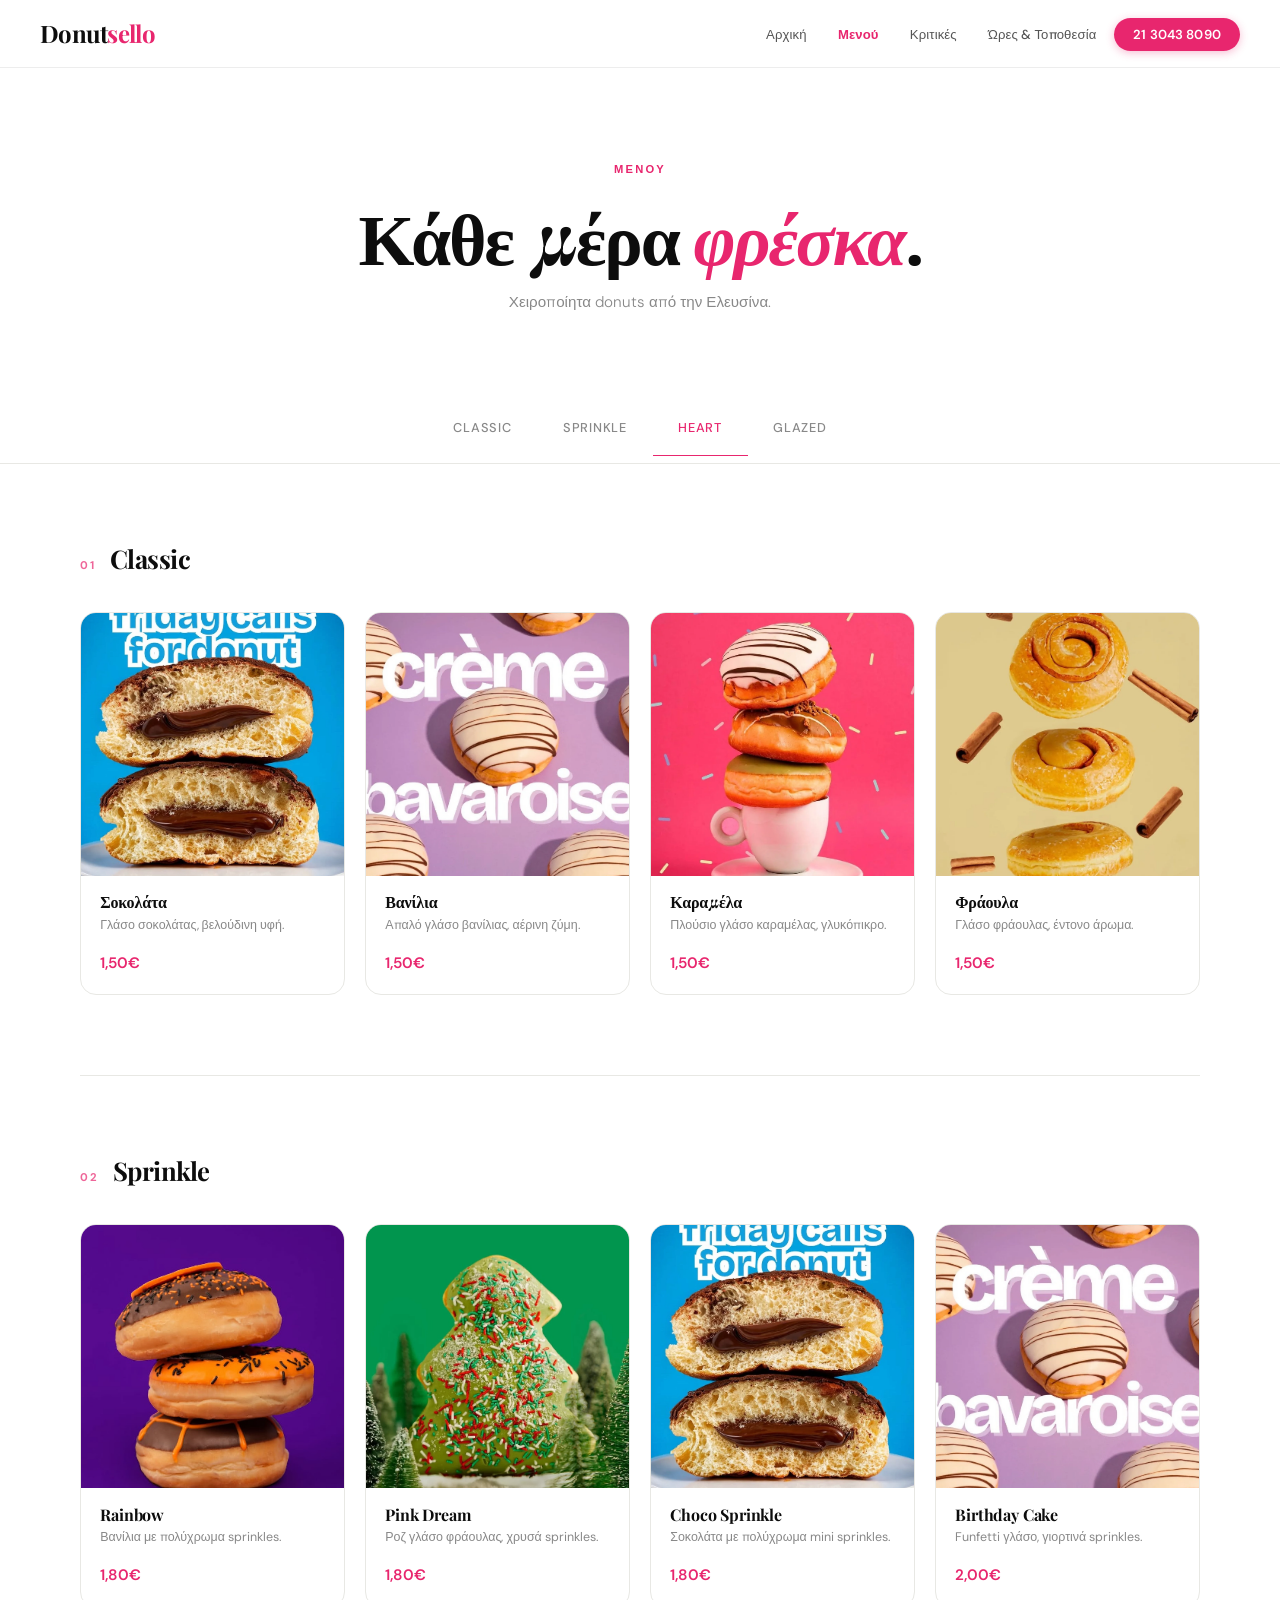
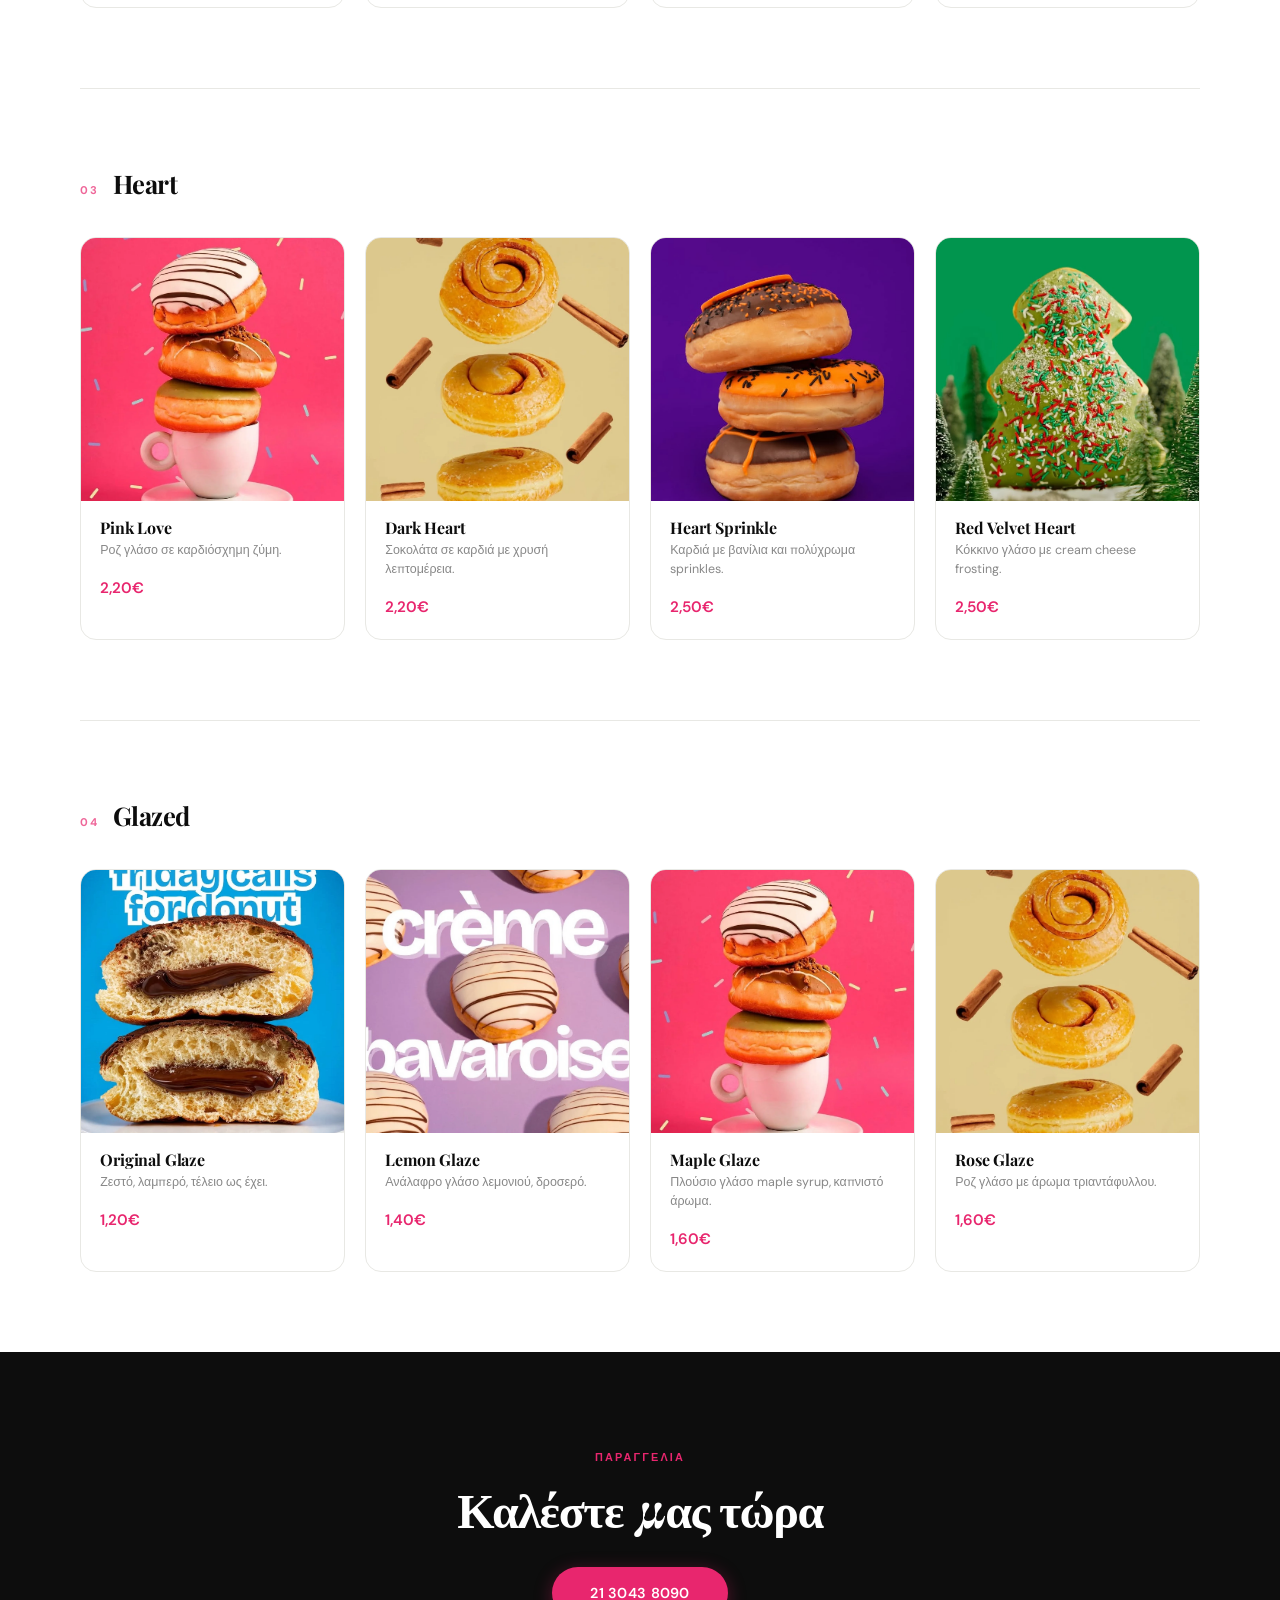
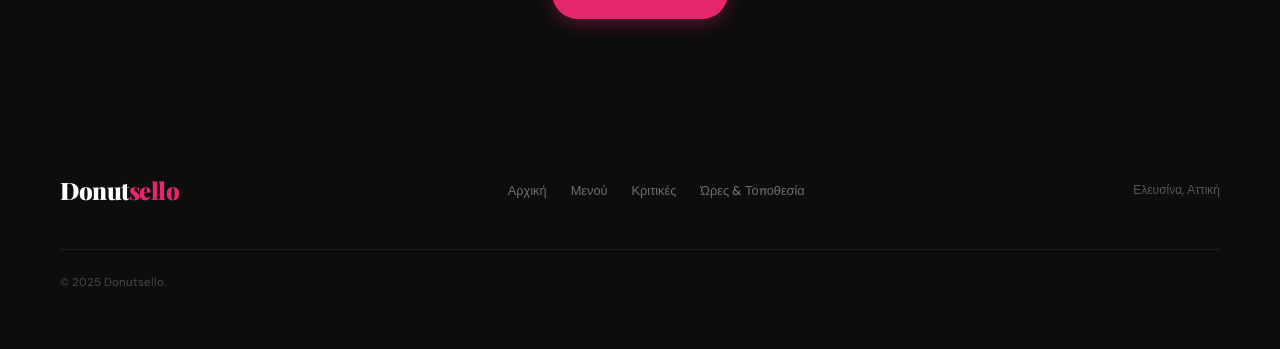
==== menu.html @ e3436494 "Phone friendly" ====
<!DOCTYPE html>
<html lang="el">
<head>
<meta charset="UTF-8">
<meta name="viewport" content="width=device-width, initial-scale=1.0">
<title>Μενού – Donutsello | Ελευσίνα</title>
<meta name="description" content="Χειροποίητα donuts κάθε μέρα στην Ελευσίνα. Classic, Sprinkle, Heart, Glazed.">
<link rel="preconnect" href="https://fonts.googleapis.com">
<link rel="preconnect" href="https://fonts.gstatic.com" crossorigin>
<link href="https://fonts.googleapis.com/css2?family=Playfair+Display:ital,wght@0,700;1,700&family=DM+Sans:wght@300;400;500;600&display=swap" rel="stylesheet">
<link rel="stylesheet" href="style.css">
<link rel="stylesheet" href="menu.css">
</head>
<body>

<nav>
  <a href="index.html" class="nav-logo">Donut<span>sello</span></a>
  <ul class="nav-links">
    <li><a href="index.html">Αρχική</a></li>
    <li><a href="menu.html" class="nav-active">Μενού</a></li>
    <li><a href="index.html#reviews">Κριτικές</a></li>
    <li><a href="index.html#info">Ώρες & Τοποθεσία</a></li>
    <li><a href="tel:+302130438090" class="nav-cta">21 3043 8090</a></li>
  </ul>
  <button class="nav-hamburger" aria-label="Μενού" aria-expanded="false">
    <span></span><span></span><span></span>
  </button>
</nav>

<header class="m-hero">
  <p class="m-hero-eyebrow">Μενού</p>
  <h1 class="m-hero-title">Κάθε μέρα <em>φρέσκα</em>.</h1>
  <p class="m-hero-sub">Χειροποίητα donuts από την Ελευσίνα.</p>
</header>

<nav class="m-tabs" aria-label="Κατηγορίες">
  <a href="#classic" class="m-tab m-tab--active">Classic</a>
  <a href="#sprinkle" class="m-tab">Sprinkle</a>
  <a href="#heart" class="m-tab">Heart</a>
  <a href="#glazed" class="m-tab">Glazed</a>
</nav>

<main class="m-main">

  <section class="m-section" id="classic">
    <h2 class="m-section-title"><span>01</span> Classic</h2>
    <div class="m-grid">
      <article class="m-card reveal">
        <div class="m-card-img"><img src="pictures/d1.png" alt="Σοκολάτα" loading="lazy"></div>
        <div class="m-card-body"><h3>Σοκολάτα</h3><p>Γλάσο σοκολάτας, βελούδινη υφή.</p><span class="m-price">1,50€</span></div>
      </article>
      <article class="m-card reveal">
        <div class="m-card-img"><img src="pictures/d2.png" alt="Βανίλια" loading="lazy"></div>
        <div class="m-card-body"><h3>Βανίλια</h3><p>Απαλό γλάσο βανίλιας, αέρινη ζύμη.</p><span class="m-price">1,50€</span></div>
      </article>
      <article class="m-card reveal">
        <div class="m-card-img"><img src="pictures/d3.png" alt="Καραμέλα" loading="lazy"></div>
        <div class="m-card-body"><h3>Καραμέλα</h3><p>Πλούσιο γλάσο καραμέλας, γλυκόπικρο.</p><span class="m-price">1,50€</span></div>
      </article>
      <article class="m-card reveal">
        <div class="m-card-img"><img src="pictures/d4.png" alt="Φράουλα" loading="lazy"></div>
        <div class="m-card-body"><h3>Φράουλα</h3><p>Γλάσο φράουλας, έντονο άρωμα.</p><span class="m-price">1,50€</span></div>
      </article>
    </div>
  </section>

  <section class="m-section" id="sprinkle">
    <h2 class="m-section-title"><span>02</span> Sprinkle</h2>
    <div class="m-grid">
      <article class="m-card reveal">
        <div class="m-card-img"><img src="pictures/d5.png" alt="Rainbow" loading="lazy"></div>
        <div class="m-card-body"><h3>Rainbow</h3><p>Βανίλια με πολύχρωμα sprinkles.</p><span class="m-price">1,80€</span></div>
      </article>
      <article class="m-card reveal">
        <div class="m-card-img"><img src="pictures/d6.png" alt="Pink Dream" loading="lazy"></div>
        <div class="m-card-body"><h3>Pink Dream</h3><p>Ροζ γλάσο φράουλας, χρυσά sprinkles.</p><span class="m-price">1,80€</span></div>
      </article>
      <article class="m-card reveal">
        <div class="m-card-img"><img src="pictures/d1.png" alt="Choco Sprinkle" loading="lazy"></div>
        <div class="m-card-body"><h3>Choco Sprinkle</h3><p>Σοκολάτα με πολύχρωμα mini sprinkles.</p><span class="m-price">1,80€</span></div>
      </article>
      <article class="m-card reveal">
        <div class="m-card-img"><img src="pictures/d2.png" alt="Birthday Cake" loading="lazy"></div>
        <div class="m-card-body"><h3>Birthday Cake</h3><p>Funfetti γλάσο, γιορτινά sprinkles.</p><span class="m-price">2,00€</span></div>
      </article>
    </div>
  </section>

  <section class="m-section" id="heart">
    <h2 class="m-section-title"><span>03</span> Heart</h2>
    <div class="m-grid">
      <article class="m-card reveal">
        <div class="m-card-img"><img src="pictures/d3.png" alt="Pink Love" loading="lazy"></div>
        <div class="m-card-body"><h3>Pink Love</h3><p>Ροζ γλάσο σε καρδιόσχημη ζύμη.</p><span class="m-price">2,20€</span></div>
      </article>
      <article class="m-card reveal">
        <div class="m-card-img"><img src="pictures/d4.png" alt="Dark Heart" loading="lazy"></div>
        <div class="m-card-body"><h3>Dark Heart</h3><p>Σοκολάτα σε καρδιά με χρυσή λεπτομέρεια.</p><span class="m-price">2,20€</span></div>
      </article>
      <article class="m-card reveal">
        <div class="m-card-img"><img src="pictures/d5.png" alt="Heart Sprinkle" loading="lazy"></div>
        <div class="m-card-body"><h3>Heart Sprinkle</h3><p>Καρδιά με βανίλια και πολύχρωμα sprinkles.</p><span class="m-price">2,50€</span></div>
      </article>
      <article class="m-card reveal">
        <div class="m-card-img"><img src="pictures/d6.png" alt="Red Velvet Heart" loading="lazy"></div>
        <div class="m-card-body"><h3>Red Velvet Heart</h3><p>Κόκκινο γλάσο με cream cheese frosting.</p><span class="m-price">2,50€</span></div>
      </article>
    </div>
  </section>

  <section class="m-section" id="glazed">
    <h2 class="m-section-title"><span>04</span> Glazed</h2>
    <div class="m-grid">
      <article class="m-card reveal">
        <div class="m-card-img"><img src="pictures/d1.png" alt="Original Glaze" loading="lazy"></div>
        <div class="m-card-body"><h3>Original Glaze</h3><p>Ζεστό, λαμπερό, τέλειο ως έχει.</p><span class="m-price">1,20€</span></div>
      </article>
      <article class="m-card reveal">
        <div class="m-card-img"><img src="pictures/d2.png" alt="Lemon Glaze" loading="lazy"></div>
        <div class="m-card-body"><h3>Lemon Glaze</h3><p>Ανάλαφρο γλάσο λεμονιού, δροσερό.</p><span class="m-price">1,40€</span></div>
      </article>
      <article class="m-card reveal">
        <div class="m-card-img"><img src="pictures/d3.png" alt="Maple Glaze" loading="lazy"></div>
        <div class="m-card-body"><h3>Maple Glaze</h3><p>Πλούσιο γλάσο maple syrup, καπνιστό άρωμα.</p><span class="m-price">1,60€</span></div>
      </article>
      <article class="m-card reveal">
        <div class="m-card-img"><img src="pictures/d4.png" alt="Rose Glaze" loading="lazy"></div>
        <div class="m-card-body"><h3>Rose Glaze</h3><p>Ροζ γλάσο με άρωμα τριαντάφυλλου.</p><span class="m-price">1,60€</span></div>
      </article>
    </div>
  </section>

</main>

<section class="m-cta">
  <p class="m-cta-eyebrow">Παραγγελία</p>
  <h2 class="m-cta-title">Καλέστε μας τώρα</h2>
  <a href="tel:+302130438090" class="m-cta-btn">21 3043 8090</a>
</section>

<footer>
  <div class="footer-inner">
    <div class="footer-logo">Donut<span>sello</span></div>
    <ul class="footer-links">
      <li><a href="index.html">Αρχική</a></li>
      <li><a href="menu.html">Μενού</a></li>
      <li><a href="index.html#reviews">Κριτικές</a></li>
      <li><a href="index.html#info">Ώρες & Τοποθεσία</a></li>
    </ul>
    <div class="footer-right">Ελευσίνα, Αττική</div>
  </div>
  <div class="footer-divider">
    <span class="footer-copy">© 2025 Donutsello.</span>
  </div>
</footer>

<script>
  const io = new IntersectionObserver(entries => {
    entries.forEach(e => {
      if (e.isIntersecting) {
        const idx = Array.from(e.target.parentElement.children).indexOf(e.target);
        e.target.style.transitionDelay = (idx * 70) + 'ms';
        e.target.classList.add('visible');
        io.unobserve(e.target);
      }
    });
  }, { threshold: 0.08 });
  document.querySelectorAll('.reveal').forEach(el => io.observe(el));

  const sections = document.querySelectorAll('.m-section');
  const tabs = document.querySelectorAll('.m-tab');
  const scrollIO = new IntersectionObserver(entries => {
    entries.forEach(e => {
      if (e.isIntersecting) {
        tabs.forEach(t => t.classList.remove('m-tab--active'));
        const active = document.querySelector('.m-tab[href="#' + e.target.id + '"]');
        if (active) active.classList.add('m-tab--active');
      }
    });
  }, { rootMargin: '-40% 0px -55% 0px' });
  sections.forEach(s => scrollIO.observe(s));
</script>

<script>
  const hamburger = document.querySelector('.nav-hamburger');
  const navLinks = document.querySelector('.nav-links');
  hamburger.addEventListener('click', () => {
    const open = navLinks.classList.toggle('open');
    hamburger.classList.toggle('open', open);
    hamburger.setAttribute('aria-expanded', open);
  });
  // Close on link click
  navLinks.querySelectorAll('a').forEach(a => {
    a.addEventListener('click', () => {
      navLinks.classList.remove('open');
      hamburger.classList.remove('open');
      hamburger.setAttribute('aria-expanded', false);
    });
  });
</script>
</body>
</html>
---- style.css ----
/* ── RESET & ROOT ── */
*,*::before,*::after{box-sizing:border-box;margin:0;padding:0}

:root{
  --ink:#0D0D0D;
  --ink-2:#2A2A2A;
  --ink-3:#555;
  --ink-4:#888;
  --surface:#FAFAFA;
  --surface-2:#F3F3F0;
  --surface-3:#E8E8E4;
  --white:#FFFFFF;
  --pink:#E8266E;
  --pink-light:#FDEDF4;
  --pink-dark:#B8164F;
  --blue:#0A4FD4;
  --blue-light:#EEF3FD;
  --blue-dark:#073BA0;
  --gold:#C8960C;
  --gold-light:#FDF6E3;
  --radius-sm:6px;
  --radius-md:12px;
  --radius-lg:20px;
  --radius-xl:32px;
  --shadow-sm:0 1px 3px rgba(0,0,0,0.08),0 1px 2px rgba(0,0,0,0.04);
  --shadow-md:0 4px 16px rgba(0,0,0,0.08),0 2px 6px rgba(0,0,0,0.04);
  --shadow-lg:0 12px 40px rgba(0,0,0,0.1),0 4px 12px rgba(0,0,0,0.06);
  --transition:0.22s cubic-bezier(0.4,0,0.2,1);
}

html{scroll-behavior:smooth;overflow-x:hidden;-webkit-font-smoothing:antialiased}
body{font-family:'DM Sans',sans-serif;background:var(--white);color:var(--ink);overflow-x:hidden;max-width:100vw;line-height:1.6}

/* ── TYPOGRAPHY ── */
h1,h2,h3{font-family:'Playfair Display',serif;line-height:1.1;letter-spacing:-0.02em}
p{color:var(--ink-3);line-height:1.7}

/* ── NAV ── */
nav{
  position:fixed;top:0;left:0;right:0;z-index:200;
  display:flex;align-items:center;justify-content:space-between;
  padding:0 2.5rem;height:68px;
  background:rgba(255,255,255,0.92);
  backdrop-filter:blur(16px);-webkit-backdrop-filter:blur(16px);
  border-bottom:1px solid rgba(0,0,0,0.07);
}
.nav-logo{
  font-family:'Playfair Display',serif;font-size:1.5rem;font-weight:700;
  color:var(--ink);letter-spacing:-0.03em;text-decoration:none;
}
.nav-logo span{color:var(--pink)}
.nav-links{display:flex;gap:0.25rem;list-style:none;align-items:center}
.nav-links a{
  font-size:0.82rem;font-weight:500;letter-spacing:0.01em;
  text-decoration:none;color:var(--ink-3);
  padding:0.45rem 0.85rem;border-radius:var(--radius-sm);
  transition:color var(--transition),background var(--transition);
}
.nav-links a:hover{color:var(--ink);background:var(--surface-2)}
.nav-cta{
  background:var(--pink)!important;color:var(--white)!important;
  padding:0.5rem 1.2rem!important;border-radius:100px!important;
  font-weight:600!important;font-size:0.82rem!important;
  transition:background var(--transition),transform var(--transition)!important;
  box-shadow:0 2px 8px rgba(232,38,110,0.3)!important;
}
.nav-cta:hover{background:var(--pink-dark)!important;transform:translateY(-1px)!important}
.nav-active{color:var(--pink)!important;font-weight:600!important}

/* ── HERO ── */
.hero{
  min-height:100vh;display:flex;align-items:center;
  padding:6rem 2.5rem 5rem;position:relative;overflow:hidden;
  background:var(--white);
}
.hero-bg-shape{
  position:absolute;right:-120px;top:-80px;width:700px;height:700px;
  background:radial-gradient(ellipse at center,#FDE9F3 0%,transparent 70%);
  pointer-events:none;z-index:0;
}
.hero-bg-shape2{
  position:absolute;left:-60px;bottom:-80px;width:500px;height:500px;
  background:radial-gradient(ellipse at center,#EEF3FD 0%,transparent 70%);
  pointer-events:none;z-index:0;
}
.hero-inner{
  max-width:1160px;width:100%;margin:0 auto;
  display:grid;grid-template-columns:1fr 1fr;gap:5rem;
  align-items:center;position:relative;z-index:2;
}
.hero-badge{
  display:inline-flex;align-items:center;gap:0.5rem;
  font-size:0.72rem;font-weight:700;letter-spacing:0.14em;text-transform:uppercase;
  color:var(--pink);background:var(--pink-light);
  padding:0.4rem 1rem;border-radius:100px;margin-bottom:1.6rem;
  border:1px solid rgba(232,38,110,0.18);
}
.hero-title{
  font-size:3.8rem;font-weight:900;color:var(--ink);
  margin-bottom:1.2rem;line-height:1.08;
}
.hero-title em{color:var(--pink);font-style:italic}
.hero-subtitle{font-size:1rem;line-height:1.75;color:var(--ink-3);margin-bottom:2.2rem;max-width:420px}
.hero-actions{display:flex;gap:0.9rem;align-items:center;flex-wrap:wrap;margin-bottom:2rem}
.btn-primary{
  background:var(--pink);color:var(--white);
  padding:0.85rem 1.9rem;border-radius:100px;
  font-family:'DM Sans',sans-serif;font-size:0.9rem;font-weight:700;
  text-decoration:none;letter-spacing:0.01em;
  transition:background var(--transition),transform var(--transition),box-shadow var(--transition);
  display:inline-flex;align-items:center;gap:0.5rem;
  box-shadow:0 4px 16px rgba(232,38,110,0.3);
}
.btn-primary:hover{background:var(--pink-dark);transform:translateY(-2px);box-shadow:0 8px 24px rgba(232,38,110,0.35)}
.btn-secondary{
  color:var(--ink-2);font-size:0.9rem;font-weight:600;
  text-decoration:none;display:inline-flex;align-items:center;gap:0.5rem;
  padding:0.85rem 1.5rem;border-radius:100px;
  border:1.5px solid var(--surface-3);
  transition:all var(--transition);
  background:var(--white);
}
.btn-secondary:hover{border-color:var(--ink-3);background:var(--surface-2)}
.hero-trust{
  display:inline-flex;align-items:center;gap:0.75rem;
  background:var(--surface);border:1px solid var(--surface-3);
  padding:0.6rem 1.1rem;border-radius:100px;
}
.hero-trust-stars{display:flex;gap:2px}
.hero-trust-star{width:13px;height:13px;fill:var(--gold)}
.hero-trust-text{font-size:0.78rem;font-weight:600;color:var(--ink-2)}
.hero-trust-text span{color:var(--gold)}

/* ── VISUAL SCENE ── */
.hero-visual{display:flex;align-items:center;justify-content:center;position:relative}
.donut-scene{position:relative;width:440px;height:440px}
.hero-visual-glow{
  position:absolute;top:50%;left:50%;transform:translate(-50%,-50%);
  width:320px;height:320px;border-radius:50%;
  background:radial-gradient(circle,rgba(232,38,110,0.12) 0%,transparent 70%);
  pointer-events:none;
}
.donut-main{
  position:absolute;top:50%;left:50%;transform:translate(-50%,-50%);
  width:280px;height:280px;
  animation:floatDonut 4s ease-in-out infinite;
  filter:drop-shadow(0 24px 32px rgba(232,38,110,0.22));
}
.mini-donut{position:absolute;filter:drop-shadow(0 8px 12px rgba(0,0,0,0.1))}
.mini-donut.d1{width:88px;height:88px;top:30px;right:50px;animation:floatMini1 3.8s ease-in-out -1.2s infinite}
.mini-donut.d2{width:70px;height:70px;bottom:50px;left:30px;animation:floatMini2 3.8s ease-in-out -2.7s infinite}
.mini-donut.d3{width:58px;height:58px;top:130px;left:18px;animation:floatMini3 3.8s ease-in-out -0.5s infinite}
@keyframes floatDonut{0%,100%{transform:translate(-50%,-50%) translateY(0) rotate(0deg)}50%{transform:translate(-50%,-50%) translateY(-18px) rotate(3deg)}}
@keyframes floatMini1{0%,100%{transform:translateY(0) rotate(0deg)}50%{transform:translateY(-12px) rotate(-8deg)}}
@keyframes floatMini2{0%,100%{transform:translateY(0) rotate(0deg)}50%{transform:translateY(-10px) rotate(6deg)}}
@keyframes floatMini3{0%,100%{transform:translateY(0) rotate(0deg)}50%{transform:translateY(-14px) rotate(-5deg)}}

.pill-badge{
  position:absolute;
  background:var(--white);border-radius:100px;
  padding:0.5rem 1rem;display:flex;align-items:center;gap:0.5rem;
  box-shadow:var(--shadow-md);
  font-size:0.75rem;font-weight:700;color:var(--ink-2);
  border:1px solid var(--surface-3);
}
.pill-badge.b1{top:60px;left:0;animation:floatBadge 3.5s ease-in-out -0.5s infinite}
.pill-badge.b2{bottom:90px;right:0;animation:floatBadge 3.5s ease-in-out -1.8s infinite}
.pill-dot{width:8px;height:8px;border-radius:50%;flex-shrink:0}
@keyframes floatBadge{0%,100%{transform:translateY(0)}50%{transform:translateY(-7px)}}

/* ── STATS BAR ── */
.stats-bar{
  background:var(--ink);padding:1.5rem 2.5rem;
}
.stats-bar-inner{
  max-width:1160px;margin:0 auto;
  display:grid;grid-template-columns:repeat(4,1fr);
  gap:1rem;align-items:center;
}
.stat-item{text-align:center;padding:0.5rem}
.stat-num{
  font-family:'Playfair Display',serif;font-size:2rem;font-weight:900;
  color:var(--white);display:block;line-height:1;margin-bottom:0.3rem;
}
.stat-num span{color:var(--pink)}
.stat-label{font-size:0.75rem;color:rgba(255,255,255,0.5);font-weight:500;letter-spacing:0.05em;text-transform:uppercase}

/* ── SECTIONS ── */
.section{padding:6rem 2.5rem}
.section-inner{max-width:1160px;margin:0 auto}
.section-header{text-align:center;margin-bottom:4rem;max-width:600px;margin-left:auto;margin-right:auto}
.eyebrow{
  font-size:0.7rem;font-weight:700;letter-spacing:0.18em;text-transform:uppercase;
  color:var(--pink);margin-bottom:0.9rem;display:block;
}
.section-title{font-size:2.5rem;font-weight:900;color:var(--ink);margin-bottom:1rem}
.section-title em{color:var(--pink);font-style:italic}
.section-sub{font-size:0.95rem;color:var(--ink-4);max-width:480px;margin:0 auto}

/* ── MENU ── */
.menu-section{background:var(--surface)}
.menu-grid{display:grid;grid-template-columns:repeat(3,1fr);gap:1.5rem}
.menu-card{
  background:var(--white);border-radius:var(--radius-lg);
  overflow:hidden;border:1px solid var(--surface-3);
  transition:transform var(--transition),box-shadow var(--transition);
  box-shadow:var(--shadow-sm);
}
.menu-card:hover{transform:translateY(-6px);box-shadow:var(--shadow-lg)}
.menu-card-imgwrap{height:210px;overflow:hidden;position:relative;background:var(--surface-2)}
.menu-card-imgwrap img{width:100%;height:100%;object-fit:cover;transition:transform 0.5s cubic-bezier(0.4,0,0.2,1)}
.menu-card:hover .menu-card-imgwrap img{transform:scale(1.06)}
.menu-card-body{padding:1.4rem}
.menu-card-name{
  font-family:'Playfair Display',serif;font-size:1.1rem;font-weight:800;
  color:var(--ink);margin-bottom:0.4rem;line-height:1.3;
}
.menu-card-desc{font-size:0.82rem;color:var(--ink-4);line-height:1.65;margin-bottom:1rem}
.menu-card-footer{display:flex;align-items:center;justify-content:space-between}
.menu-price{font-size:1rem;font-weight:800;color:var(--ink)}
.menu-tag{
  font-size:0.65rem;font-weight:700;letter-spacing:0.08em;text-transform:uppercase;
  padding:0.25rem 0.75rem;border-radius:100px;
}

/* ── WHY SECTION ── */
.why-section{background:var(--white)}
.why-grid{display:grid;grid-template-columns:repeat(4,1fr);gap:1.5rem}
.why-card{
  padding:2rem 1.5rem;border-radius:var(--radius-lg);
  border:1px solid var(--surface-3);background:var(--white);
  transition:all var(--transition);
}
.why-card:hover{border-color:rgba(232,38,110,0.25);box-shadow:0 8px 32px rgba(232,38,110,0.08);transform:translateY(-3px)}
.why-icon-wrap{
  width:48px;height:48px;border-radius:var(--radius-md);
  display:flex;align-items:center;justify-content:center;
  font-size:1.4rem;margin-bottom:1.25rem;
}
.why-card-title{font-size:1rem;font-weight:700;color:var(--ink);margin-bottom:0.45rem}
.why-card-desc{font-size:0.82rem;color:var(--ink-4);line-height:1.65}

/* ── REVIEWS ── */
.reviews-section{background:var(--surface)}
.reviews-grid{display:grid;grid-template-columns:repeat(3,1fr);gap:1.5rem}
.review-card{
  background:var(--white);border-radius:var(--radius-lg);
  padding:1.8rem;border:1px solid var(--surface-3);
  transition:all var(--transition);box-shadow:var(--shadow-sm);
  position:relative;
}
.review-card:hover{transform:translateY(-4px);box-shadow:var(--shadow-md)}
.review-quote{
  font-family:'Playfair Display',serif;font-size:3rem;line-height:1;
  color:var(--pink);opacity:0.3;position:absolute;top:1rem;right:1.5rem;
  pointer-events:none;
}
.review-stars{display:flex;gap:3px;margin-bottom:1rem}
.review-star{width:14px;height:14px;fill:var(--gold)}
.review-text{
  font-size:0.88rem;line-height:1.75;color:var(--ink-2);
  margin-bottom:1.2rem;font-style:italic;
}
.review-author-row{display:flex;align-items:center;gap:0.75rem;border-top:1px solid var(--surface-3);padding-top:1rem}
.review-avatar{
  width:32px;height:32px;border-radius:50%;
  background:var(--pink-light);display:flex;align-items:center;justify-content:center;
  font-size:0.75rem;font-weight:700;color:var(--pink);flex-shrink:0;
}
.review-author-name{font-size:0.8rem;font-weight:700;color:var(--ink-2)}
.review-author-sub{font-size:0.7rem;color:var(--ink-4)}

/* ── INFO SECTION ── */
.info-section{background:var(--white)}
.info-grid{display:grid;grid-template-columns:1fr 1fr;gap:5rem;align-items:start}
.info-block h3{
  font-family:'Playfair Display',serif;font-size:2rem;font-weight:900;
  color:var(--ink);margin-bottom:2rem;
}
.info-item{display:flex;gap:1rem;align-items:flex-start;margin-bottom:1.5rem}
.info-item-icon{
  width:42px;height:42px;border-radius:var(--radius-md);
  background:var(--blue-light);display:flex;align-items:center;justify-content:center;
  flex-shrink:0;font-size:1rem;
}
.info-item-label{
  font-size:0.68rem;font-weight:700;letter-spacing:0.12em;text-transform:uppercase;
  color:var(--blue);margin-bottom:0.25rem;
}
.info-item-value{font-size:0.9rem;color:var(--ink-2);line-height:1.6;font-weight:500}
.info-item-value a{color:var(--blue);text-decoration:none;font-weight:700}
.info-item-value a:hover{text-decoration:underline}
.hours-table{display:grid;grid-template-columns:auto 1fr;gap:0.3rem 1.5rem;font-size:0.83rem;margin-top:0.35rem}
.hours-day{color:var(--ink-4)}
.hours-time{color:var(--ink-2);font-weight:600}
.hours-closed{color:var(--pink);font-weight:600}
.map-wrap{
  border-radius:var(--radius-xl);overflow:hidden;
  height:400px;border:1px solid var(--surface-3);
  box-shadow:var(--shadow-md);
}
.map-wrap iframe{width:100%;height:100%;border:none}
.btn-outline{
  display:inline-flex;align-items:center;gap:0.5rem;
  margin-top:1.5rem;padding:0.8rem 1.6rem;border-radius:100px;
  border:1.5px solid var(--blue);color:var(--blue);
  font-size:0.88rem;font-weight:700;text-decoration:none;
  transition:all var(--transition);
}
.btn-outline:hover{background:var(--blue);color:var(--white)}

/* ── FOOTER ── */
footer{
  background:var(--ink);color:rgba(255,255,255,0.55);
  padding:3.5rem 2.5rem;
}
.footer-inner{
  max-width:1160px;margin:0 auto;
  display:grid;grid-template-columns:auto 1fr auto;
  align-items:center;gap:2rem;
}
.footer-logo{
  font-family:'Playfair Display',serif;font-size:1.5rem;
  font-weight:900;color:var(--white);letter-spacing:-0.02em;
}
.footer-logo span{color:var(--pink)}
.footer-links{
  display:flex;gap:1.5rem;justify-content:center;
  list-style:none;flex-wrap:wrap;
}
.footer-links a{
  font-size:0.8rem;color:rgba(255,255,255,0.4);
  text-decoration:none;transition:color var(--transition);font-weight:500;
}
.footer-links a:hover{color:var(--white)}
.footer-right{text-align:right;font-size:0.75rem;color:rgba(255,255,255,0.3)}
.footer-divider{
  max-width:1160px;margin:0 auto;
  border-top:1px solid rgba(255,255,255,0.07);
  padding-top:1.5rem;margin-top:2.5rem;
  display:flex;align-items:center;justify-content:space-between;
}
.footer-copy{font-size:0.72rem;color:rgba(255,255,255,0.25)}

/* ── SCROLL REVEAL ── */
.reveal{opacity:0;transform:translateY(28px);transition:opacity 0.6s cubic-bezier(0.22,1,0.36,1),transform 0.6s cubic-bezier(0.22,1,0.36,1)}
.reveal.visible{opacity:1;transform:translateY(0)}
.reveal-delay-1{transition-delay:0.08s}
.reveal-delay-2{transition-delay:0.16s}
.reveal-delay-3{transition-delay:0.24s}


/* ── HAMBURGER ── */
.nav-hamburger {
  display: none;
  flex-direction: column;
  justify-content: center;
  gap: 5px;
  width: 36px;
  height: 36px;
  background: none;
  border: none;
  cursor: pointer;
  padding: 4px;
  border-radius: var(--radius-sm);
  transition: background var(--transition);
  flex-shrink: 0;
}
.nav-hamburger:hover { background: var(--surface-2); }
.nav-hamburger span {
  display: block;
  height: 2px;
  background: var(--ink);
  border-radius: 2px;
  transition: transform 0.28s cubic-bezier(0.4,0,0.2,1), opacity 0.2s;
  transform-origin: center;
}
.nav-hamburger.open span:nth-child(1) { transform: translateY(7px) rotate(45deg); }
.nav-hamburger.open span:nth-child(2) { opacity: 0; transform: scaleX(0); }
.nav-hamburger.open span:nth-child(3) { transform: translateY(-7px) rotate(-45deg); }

/* Mobile drawer */
.nav-links.open {
  display: flex !important;
  flex-direction: column;
  position: fixed;
  top: 60px;
  left: 0; right: 0;
  background: rgba(255,255,255,0.98);
  backdrop-filter: blur(20px);
  -webkit-backdrop-filter: blur(20px);
  border-bottom: 1px solid var(--surface-3);
  padding: 1rem 1.2rem 1.4rem;
  gap: 0.2rem;
  z-index: 199;
  box-shadow: 0 8px 32px rgba(0,0,0,0.08);
  animation: slideDown 0.22s cubic-bezier(0.4,0,0.2,1);
}
@keyframes slideDown {
  from { opacity: 0; transform: translateY(-8px); }
  to   { opacity: 1; transform: translateY(0); }
}
.nav-links.open li { display: block !important; }
.nav-links.open a:not(.nav-cta) {
  display: block;
  padding: 0.7rem 0.9rem;
  font-size: 0.95rem;
  font-weight: 500;
  border-radius: var(--radius-sm);
  color: var(--ink-2);
}
.nav-links.open a:not(.nav-cta):hover { background: var(--surface-2); color: var(--ink); }
.nav-links.open .nav-cta {
  display: block !important;
  margin-top: 0.6rem;
  text-align: center;
  padding: 0.75rem 1.2rem !important;
  font-size: 0.9rem !important;
}

/* ── TABLET ── */
@media(max-width:960px){
  nav{padding:0 1.5rem}
  .nav-hamburger{display:flex}
  .hero{padding:5.5rem 1.8rem 4rem}
  .hero-inner{grid-template-columns:1fr;gap:3rem;text-align:center}
  .hero-visual{order:-1}
  .hero-subtitle{margin-left:auto;margin-right:auto}
  .hero-actions{justify-content:center}
  .hero-trust{margin:0 auto}
  .donut-scene{width:320px;height:320px}
  .donut-main{width:210px;height:210px}
  .mini-donut.d1{width:64px;height:64px}.mini-donut.d2{width:52px;height:52px}.mini-donut.d3{width:44px;height:44px}
  .stats-bar-inner{grid-template-columns:repeat(2,1fr);gap:0.5rem}
  .section{padding:4.5rem 1.8rem}
  .menu-grid{grid-template-columns:repeat(2,1fr)}
  .why-grid{grid-template-columns:repeat(2,1fr)}
  .reviews-grid{grid-template-columns:1fr;max-width:560px;margin:0 auto}
  .info-grid{grid-template-columns:1fr;gap:3rem}
  .map-wrap{height:280px}
  .footer-inner{grid-template-columns:1fr;text-align:center}
  .footer-right{text-align:center}
}

/* ── MOBILE ── */
@media(max-width:600px){
  nav{padding:0 1rem;height:60px}
  .nav-logo{font-size:1.25rem}
  .nav-links{display:none}
  .nav-hamburger{display:flex}
  .hero{padding:5rem 1.2rem 3rem;min-height:auto}
  .hero-badge{font-size:0.65rem}
  .hero-title{font-size:2.4rem}
  .hero-subtitle{font-size:0.93rem}
  .hero-actions{flex-direction:column;align-items:stretch}
  .btn-primary,.btn-secondary{justify-content:center}
  .donut-scene{width:260px;height:260px}
  .donut-main{width:180px;height:180px}
  .mini-donut.d1{width:52px;height:52px;right:20px}.mini-donut.d2{width:42px;height:42px;left:8px}.mini-donut.d3{width:36px;height:36px}
  .pill-badge{font-size:0.65rem;padding:0.35rem 0.7rem}
  .section{padding:3.5rem 1.2rem}
  .section-title{font-size:2rem}
  .menu-grid{grid-template-columns:1fr}
  .why-grid{grid-template-columns:1fr}
  .info-block h3{font-size:1.6rem}
  .map-wrap{height:240px;border-radius:var(--radius-lg)}
  .footer-inner{gap:1rem}
  .footer-links{gap:0.75rem}
}
---- menu.css ----
/* ── HERO ── */
.m-hero {
  padding: 10rem 2.5rem 5rem;
  text-align: center;
  background: var(--white);
}
.m-hero-eyebrow {
  font-size: 0.7rem;
  font-weight: 700;
  letter-spacing: 0.2em;
  text-transform: uppercase;
  color: var(--pink);
  margin-bottom: 1.2rem;
}
.m-hero-title {
  font-family: 'Playfair Display', serif;
  font-size: clamp(2.8rem, 6vw, 4.5rem);
  font-weight: 700;
  color: var(--ink);
  letter-spacing: -0.03em;
  line-height: 1.05;
  margin-bottom: 1rem;
}
.m-hero-title em { color: var(--pink); font-style: italic; }
.m-hero-sub {
  font-size: 0.95rem;
  color: var(--ink-4);
  font-weight: 300;
}

/* ── TABS ── */
.m-tabs {
  position: sticky;
  top: 68px;
  z-index: 100;
  background: rgba(255,255,255,0.96);
  backdrop-filter: blur(16px);
  -webkit-backdrop-filter: blur(16px);
  border-bottom: 1px solid var(--surface-3);
  display: flex;
  justify-content: center;
  gap: 0;
  padding: 0 2.5rem;
  overflow-x: auto;
  scrollbar-width: none;
}
.m-tabs::-webkit-scrollbar { display: none; }
.m-tab {
  font-size: 0.8rem;
  font-weight: 500;
  letter-spacing: 0.06em;
  text-transform: uppercase;
  text-decoration: none;
  color: var(--ink-4);
  padding: 1rem 1.6rem;
  border-bottom: 1.5px solid transparent;
  transition: color 0.2s, border-color 0.2s;
  white-space: nowrap;
}
.m-tab:hover { color: var(--ink); }
.m-tab--active { color: var(--pink); border-bottom-color: var(--pink); }

/* ── MAIN ── */
.m-main { max-width: 1200px; margin: 0 auto; padding: 0 2.5rem; }

/* ── SECTION ── */
.m-section { padding: 5rem 0; border-bottom: 1px solid var(--surface-3); }
.m-section:last-child { border-bottom: none; }
.m-section-title {
  font-family: 'Playfair Display', serif;
  font-size: 1.6rem;
  font-weight: 700;
  color: var(--ink);
  letter-spacing: -0.02em;
  margin-bottom: 2.5rem;
  display: flex;
  align-items: baseline;
  gap: 0.9rem;
}
.m-section-title span {
  font-family: 'DM Sans', sans-serif;
  font-size: 0.7rem;
  font-weight: 700;
  letter-spacing: 0.15em;
  color: var(--pink);
  opacity: 0.7;
}

/* ── GRID ── */
.m-grid {
  display: grid;
  grid-template-columns: repeat(4, 1fr);
  gap: 1.25rem;
}

/* ── CARD ── */
.m-card {
  background: var(--white);
  border: 1px solid var(--surface-3);
  border-radius: 16px;
  overflow: hidden;
  transition: transform 0.22s cubic-bezier(0.4,0,0.2,1), box-shadow 0.22s cubic-bezier(0.4,0,0.2,1), border-color 0.22s;
}
.m-card:hover {
  transform: translateY(-4px);
  box-shadow: 0 12px 36px rgba(232,38,110,0.10);
  border-color: rgba(232,38,110,0.2);
}
.m-card-img {
  aspect-ratio: 1 / 1;
  overflow: hidden;
  background: var(--pink-light);
}
.m-card-img img {
  width: 100%;
  height: 100%;
  object-fit: cover;
  transition: transform 0.4s cubic-bezier(0.4,0,0.2,1);
  display: block;
}
.m-card:hover .m-card-img img { transform: scale(1.05); }
.m-card-body {
  padding: 1.1rem 1.2rem 1.2rem;
}
.m-card-body h3 {
  font-family: 'Playfair Display', serif;
  font-size: 1rem;
  font-weight: 700;
  color: var(--ink);
  margin-bottom: 0.3rem;
  letter-spacing: -0.01em;
}
.m-card-body p {
  font-size: 0.78rem;
  color: var(--ink-4);
  line-height: 1.55;
  margin-bottom: 0.9rem;
}
.m-price {
  font-size: 0.95rem;
  font-weight: 600;
  color: var(--pink);
  letter-spacing: -0.01em;
}

/* ── CTA ── */
.m-cta {
  text-align: center;
  padding: 6rem 2.5rem;
  background: var(--ink);
}
.m-cta-eyebrow {
  font-size: 0.68rem;
  font-weight: 700;
  letter-spacing: 0.2em;
  text-transform: uppercase;
  color: var(--pink);
  margin-bottom: 1rem;
}
.m-cta-title {
  font-family: 'Playfair Display', serif;
  font-size: clamp(2rem, 4vw, 3rem);
  font-weight: 700;
  color: var(--white);
  letter-spacing: -0.03em;
  margin-bottom: 2rem;
  line-height: 1.1;
}
.m-cta-btn {
  display: inline-block;
  padding: 0.9rem 2.4rem;
  background: var(--pink);
  color: var(--white);
  font-size: 0.9rem;
  font-weight: 600;
  letter-spacing: 0.02em;
  text-decoration: none;
  border-radius: 100px;
  transition: background 0.2s, transform 0.2s;
  box-shadow: 0 4px 18px rgba(232,38,110,0.35);
}
.m-cta-btn:hover { background: var(--pink-dark); transform: translateY(-2px); }

/* ── REVEAL ── */
.reveal { opacity: 0; transform: translateY(20px); transition: opacity 0.55s cubic-bezier(0.22,1,0.36,1), transform 0.55s cubic-bezier(0.22,1,0.36,1); }
.reveal.visible { opacity: 1; transform: translateY(0); }

/* ── TABLET ── */
@media (max-width: 960px) {
  .m-hero { padding: 8.5rem 1.8rem 4rem; }
  .m-main { padding: 0 1.8rem; }
  .m-grid { grid-template-columns: repeat(2, 1fr); gap: 1.1rem; }
  .m-tabs { justify-content: flex-start; padding: 0 1.8rem; }
  .m-section { padding: 4rem 0; }
  .m-section-title { font-size: 1.4rem; }
  .m-cta { padding: 5rem 1.8rem; }
}

/* ── MOBILE ── */
@media (max-width: 600px) {
  /* Tabs stick below the shorter mobile nav */
  .m-tabs { padding: 0 1rem; top: 60px; }
  .m-tab { padding: 0.85rem 1rem; font-size: 0.72rem; }

  /* Hero */
  .m-hero { padding: 5.5rem 1.2rem 2.5rem; }
  .m-hero-title { font-size: clamp(2rem, 8vw, 2.6rem); }
  .m-hero-sub { font-size: 0.88rem; }

  /* Layout */
  .m-main { padding: 0 1rem; }
  .m-section { padding: 2.8rem 0; }
  .m-section-title { font-size: 1.2rem; margin-bottom: 1.4rem; }

  /* 2-column grid — donut cards are compact enough */
  .m-grid { grid-template-columns: repeat(2, 1fr); gap: 0.75rem; }

  /* Cards */
  .m-card { border-radius: 12px; }
  .m-card-body { padding: 0.7rem 0.75rem 0.8rem; }
  .m-card-body h3 { font-size: 0.85rem; }
  .m-card-body p { font-size: 0.7rem; margin-bottom: 0.5rem; }
  .m-price { font-size: 0.82rem; }

  /* CTA */
  .m-cta { padding: 3.5rem 1.2rem; }
  .m-cta-btn { display: block; text-align: center; padding: 1rem; font-size: 1rem; }
}
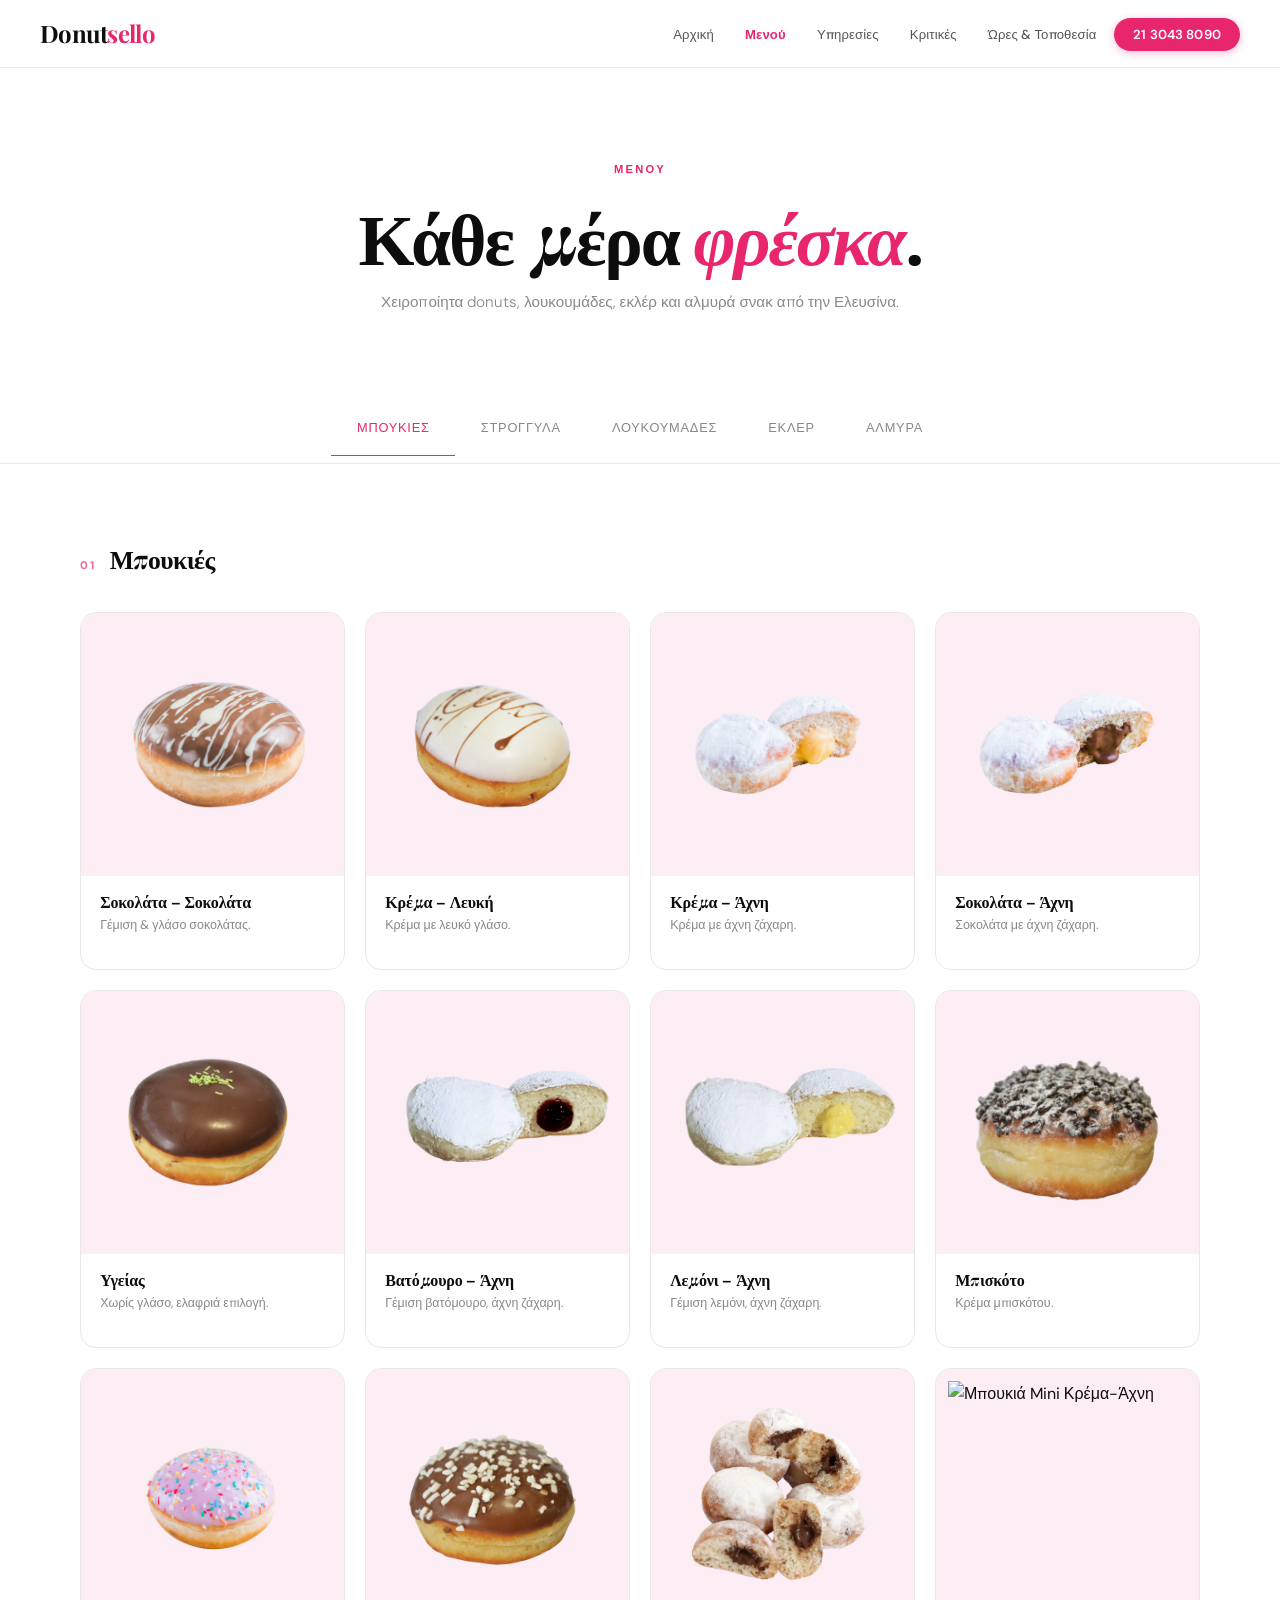
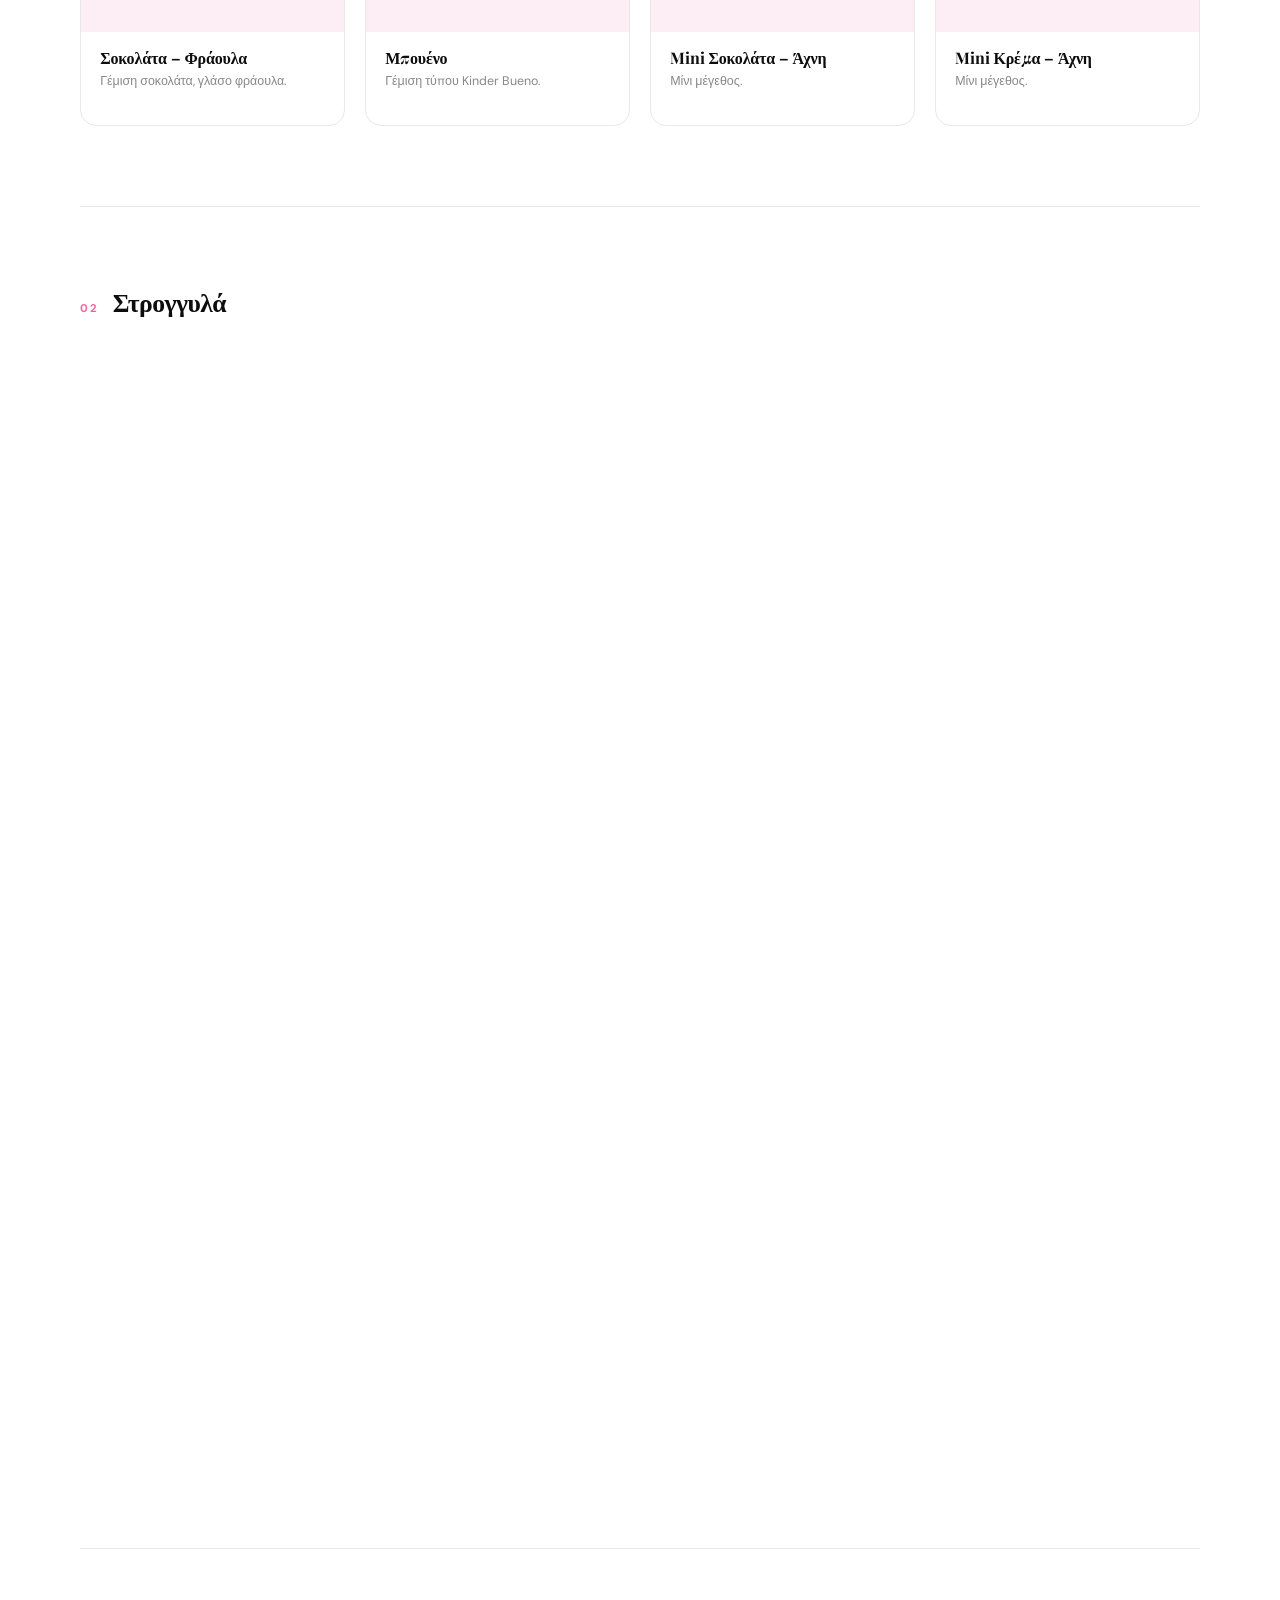
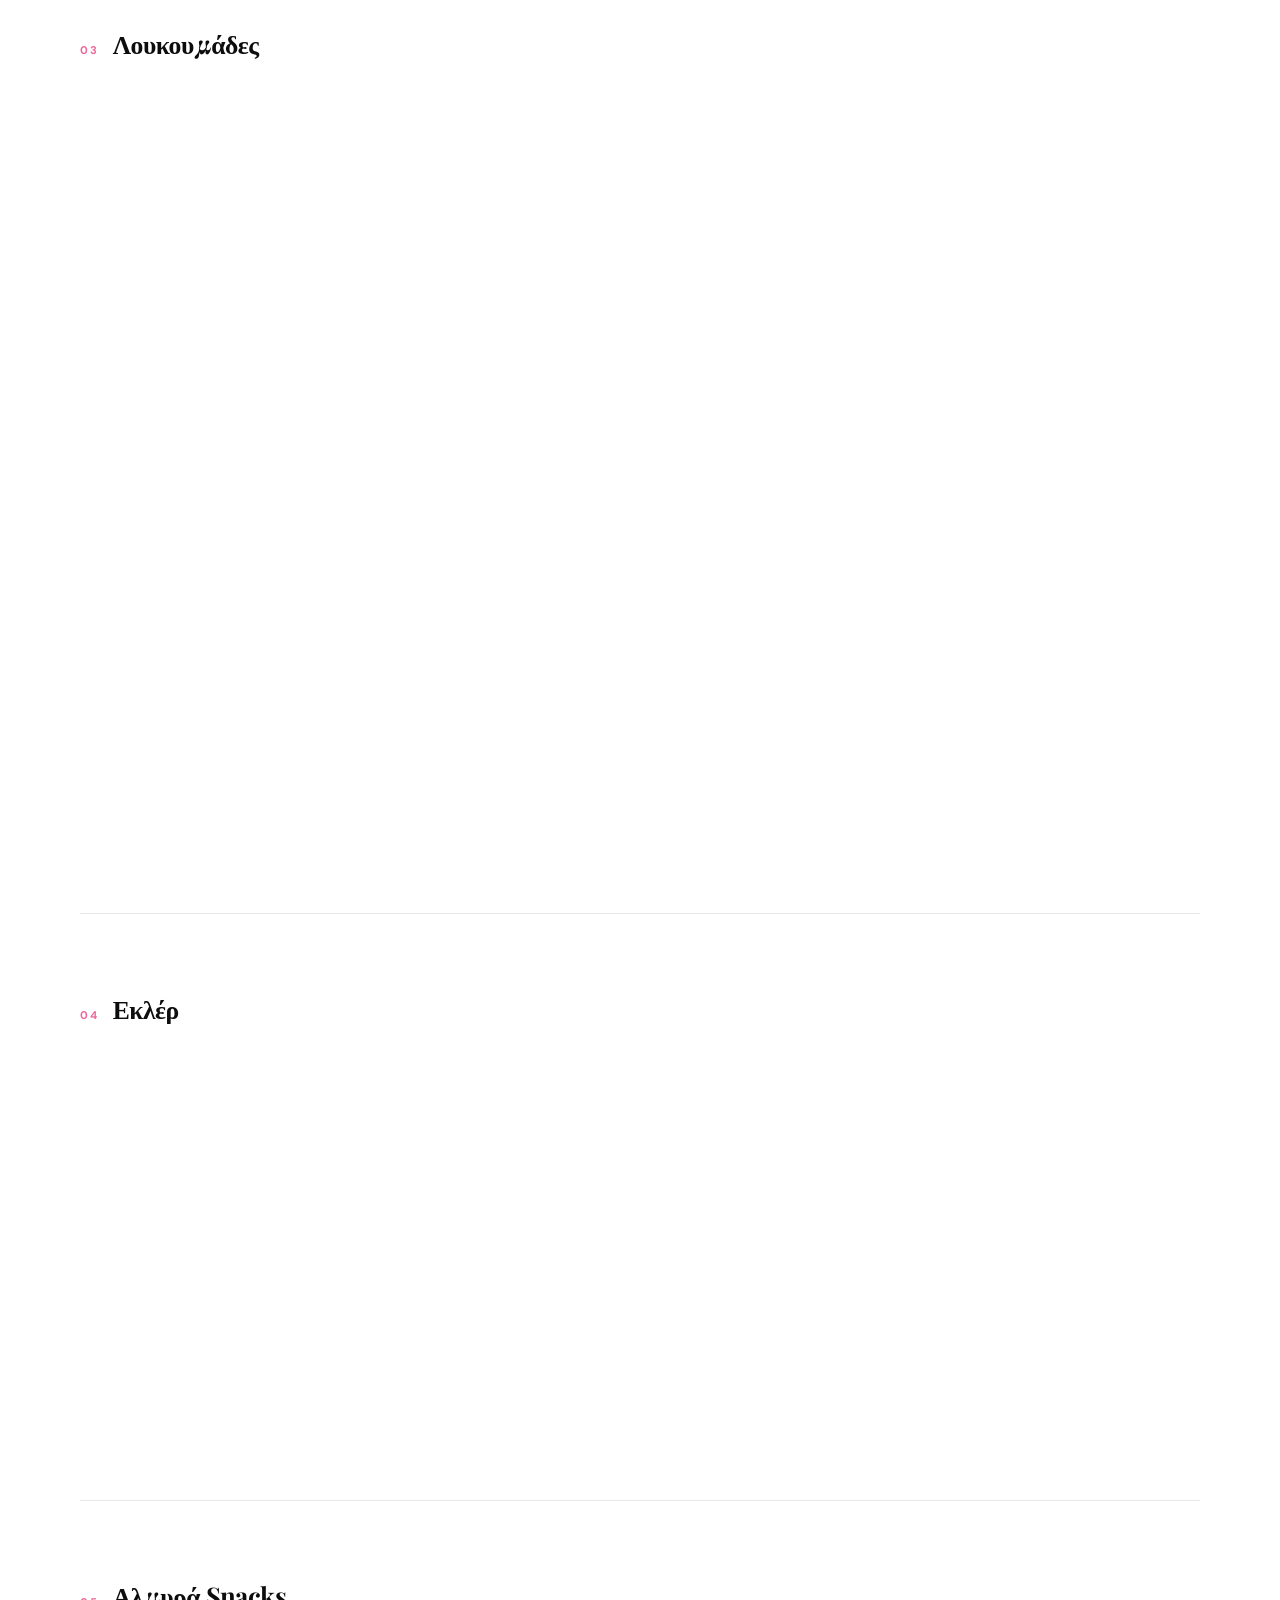
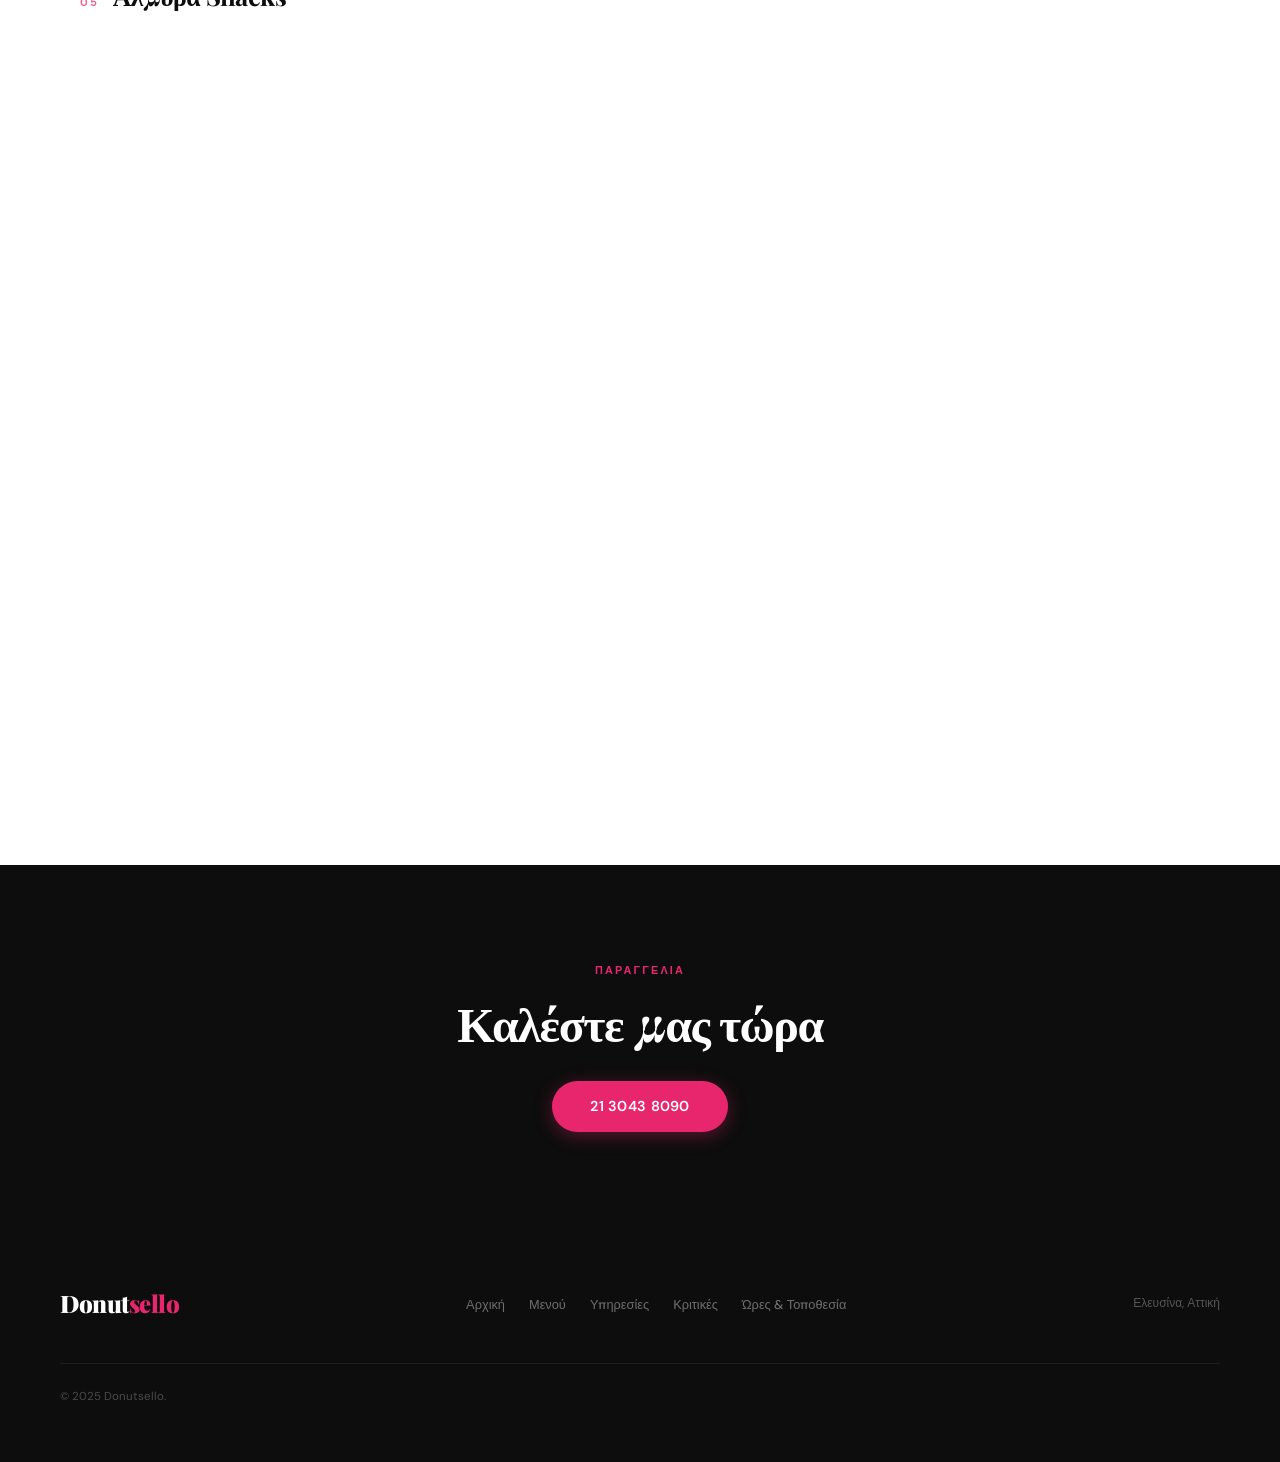
==== commit 6d28d6d7: "Added actual donut photos. Final" ====
--- a/menu.html
+++ b/menu.html
@@ -4,7 +4,6 @@
 <meta charset="UTF-8">
 <meta name="viewport" content="width=device-width, initial-scale=1.0">
 <title>Μενού – Donutsello | Ελευσίνα</title>
-<meta name="description" content="Χειροποίητα donuts κάθε μέρα στην Ελευσίνα. Classic, Sprinkle, Heart, Glazed.">
 <link rel="preconnect" href="https://fonts.googleapis.com">
 <link rel="preconnect" href="https://fonts.gstatic.com" crossorigin>
 <link href="https://fonts.googleapis.com/css2?family=Playfair+Display:ital,wght@0,700;1,700&family=DM+Sans:wght@300;400;500;600&display=swap" rel="stylesheet">
@@ -18,6 +17,7 @@
   <ul class="nav-links">
     <li><a href="index.html">Αρχική</a></li>
     <li><a href="menu.html" class="nav-active">Μενού</a></li>
+    <li><a href="services.html">Υπηρεσίες</a></li>
     <li><a href="index.html#reviews">Κριτικές</a></li>
     <li><a href="index.html#info">Ώρες & Τοποθεσία</a></li>
     <li><a href="tel:+302130438090" class="nav-cta">21 3043 8090</a></li>
@@ -30,103 +30,226 @@
 <header class="m-hero">
   <p class="m-hero-eyebrow">Μενού</p>
   <h1 class="m-hero-title">Κάθε μέρα <em>φρέσκα</em>.</h1>
-  <p class="m-hero-sub">Χειροποίητα donuts από την Ελευσίνα.</p>
+  <p class="m-hero-sub">Χειροποίητα donuts, λουκουμάδες, εκλέρ και αλμυρά σνακ από την Ελευσίνα.</p>
 </header>
 
 <nav class="m-tabs" aria-label="Κατηγορίες">
-  <a href="#classic" class="m-tab m-tab--active">Classic</a>
-  <a href="#sprinkle" class="m-tab">Sprinkle</a>
-  <a href="#heart" class="m-tab">Heart</a>
-  <a href="#glazed" class="m-tab">Glazed</a>
+  <a href="#mpoukies" class="m-tab m-tab--active">Μπουκιές</a>
+  <a href="#stronggyla" class="m-tab">Στρογγυλά</a>
+  <a href="#loukoumades" class="m-tab">Λουκουμάδες</a>
+  <a href="#ekler" class="m-tab">Εκλέρ</a>
+  <a href="#almyra" class="m-tab">Αλμυρά</a>
 </nav>
 
 <main class="m-main">
 
-  <section class="m-section" id="classic">
-    <h2 class="m-section-title"><span>01</span> Classic</h2>
-    <div class="m-grid">
-      <article class="m-card reveal">
-        <div class="m-card-img"><img src="pictures/d1.png" alt="Σοκολάτα" loading="lazy"></div>
-        <div class="m-card-body"><h3>Σοκολάτα</h3><p>Γλάσο σοκολάτας, βελούδινη υφή.</p><span class="m-price">1,50€</span></div>
-      </article>
-      <article class="m-card reveal">
-        <div class="m-card-img"><img src="pictures/d2.png" alt="Βανίλια" loading="lazy"></div>
-        <div class="m-card-body"><h3>Βανίλια</h3><p>Απαλό γλάσο βανίλιας, αέρινη ζύμη.</p><span class="m-price">1,50€</span></div>
-      </article>
-      <article class="m-card reveal">
-        <div class="m-card-img"><img src="pictures/d3.png" alt="Καραμέλα" loading="lazy"></div>
-        <div class="m-card-body"><h3>Καραμέλα</h3><p>Πλούσιο γλάσο καραμέλας, γλυκόπικρο.</p><span class="m-price">1,50€</span></div>
-      </article>
-      <article class="m-card reveal">
-        <div class="m-card-img"><img src="pictures/d4.png" alt="Φράουλα" loading="lazy"></div>
-        <div class="m-card-body"><h3>Φράουλα</h3><p>Γλάσο φράουλας, έντονο άρωμα.</p><span class="m-price">1,50€</span></div>
-      </article>
-    </div>
-  </section>
-
-  <section class="m-section" id="sprinkle">
-    <h2 class="m-section-title"><span>02</span> Sprinkle</h2>
-    <div class="m-grid">
-      <article class="m-card reveal">
-        <div class="m-card-img"><img src="pictures/d5.png" alt="Rainbow" loading="lazy"></div>
-        <div class="m-card-body"><h3>Rainbow</h3><p>Βανίλια με πολύχρωμα sprinkles.</p><span class="m-price">1,80€</span></div>
-      </article>
-      <article class="m-card reveal">
-        <div class="m-card-img"><img src="pictures/d6.png" alt="Pink Dream" loading="lazy"></div>
-        <div class="m-card-body"><h3>Pink Dream</h3><p>Ροζ γλάσο φράουλας, χρυσά sprinkles.</p><span class="m-price">1,80€</span></div>
-      </article>
-      <article class="m-card reveal">
-        <div class="m-card-img"><img src="pictures/d1.png" alt="Choco Sprinkle" loading="lazy"></div>
-        <div class="m-card-body"><h3>Choco Sprinkle</h3><p>Σοκολάτα με πολύχρωμα mini sprinkles.</p><span class="m-price">1,80€</span></div>
-      </article>
-      <article class="m-card reveal">
-        <div class="m-card-img"><img src="pictures/d2.png" alt="Birthday Cake" loading="lazy"></div>
-        <div class="m-card-body"><h3>Birthday Cake</h3><p>Funfetti γλάσο, γιορτινά sprinkles.</p><span class="m-price">2,00€</span></div>
-      </article>
-    </div>
-  </section>
-
-  <section class="m-section" id="heart">
-    <h2 class="m-section-title"><span>03</span> Heart</h2>
-    <div class="m-grid">
-      <article class="m-card reveal">
-        <div class="m-card-img"><img src="pictures/d3.png" alt="Pink Love" loading="lazy"></div>
-        <div class="m-card-body"><h3>Pink Love</h3><p>Ροζ γλάσο σε καρδιόσχημη ζύμη.</p><span class="m-price">2,20€</span></div>
-      </article>
-      <article class="m-card reveal">
-        <div class="m-card-img"><img src="pictures/d4.png" alt="Dark Heart" loading="lazy"></div>
-        <div class="m-card-body"><h3>Dark Heart</h3><p>Σοκολάτα σε καρδιά με χρυσή λεπτομέρεια.</p><span class="m-price">2,20€</span></div>
-      </article>
-      <article class="m-card reveal">
-        <div class="m-card-img"><img src="pictures/d5.png" alt="Heart Sprinkle" loading="lazy"></div>
-        <div class="m-card-body"><h3>Heart Sprinkle</h3><p>Καρδιά με βανίλια και πολύχρωμα sprinkles.</p><span class="m-price">2,50€</span></div>
-      </article>
-      <article class="m-card reveal">
-        <div class="m-card-img"><img src="pictures/d6.png" alt="Red Velvet Heart" loading="lazy"></div>
-        <div class="m-card-body"><h3>Red Velvet Heart</h3><p>Κόκκινο γλάσο με cream cheese frosting.</p><span class="m-price">2,50€</span></div>
-      </article>
-    </div>
-  </section>
-
-  <section class="m-section" id="glazed">
-    <h2 class="m-section-title"><span>04</span> Glazed</h2>
-    <div class="m-grid">
-      <article class="m-card reveal">
-        <div class="m-card-img"><img src="pictures/d1.png" alt="Original Glaze" loading="lazy"></div>
-        <div class="m-card-body"><h3>Original Glaze</h3><p>Ζεστό, λαμπερό, τέλειο ως έχει.</p><span class="m-price">1,20€</span></div>
-      </article>
-      <article class="m-card reveal">
-        <div class="m-card-img"><img src="pictures/d2.png" alt="Lemon Glaze" loading="lazy"></div>
-        <div class="m-card-body"><h3>Lemon Glaze</h3><p>Ανάλαφρο γλάσο λεμονιού, δροσερό.</p><span class="m-price">1,40€</span></div>
-      </article>
-      <article class="m-card reveal">
-        <div class="m-card-img"><img src="pictures/d3.png" alt="Maple Glaze" loading="lazy"></div>
-        <div class="m-card-body"><h3>Maple Glaze</h3><p>Πλούσιο γλάσο maple syrup, καπνιστό άρωμα.</p><span class="m-price">1,60€</span></div>
-      </article>
-      <article class="m-card reveal">
-        <div class="m-card-img"><img src="pictures/d4.png" alt="Rose Glaze" loading="lazy"></div>
-        <div class="m-card-body"><h3>Rose Glaze</h3><p>Ροζ γλάσο με άρωμα τριαντάφυλλου.</p><span class="m-price">1,60€</span></div>
-      </article>
+  <!-- ΜΠΟΥΚΙΕΣ -->
+  <section class="m-section" id="mpoukies">
+    <h2 class="m-section-title"><span>01</span> Μπουκιές</h2>
+    <div class="m-grid">
+
+      <article class="m-card reveal">
+        <div class="m-card-img"><img src="pictures/1.1002-ΜΠΟΥΚΙΑ ΣΟΚ-ΣΟΚ.png" alt="Μπουκιά Σοκολάτα-Σοκολάτα" loading="lazy"></div>
+        <div class="m-card-body"><h3>Σοκολάτα – Σοκολάτα</h3><p>Γέμιση & γλάσο σοκολάτας.</p></div>
+      </article>
+
+      <article class="m-card reveal">
+        <div class="m-card-img"><img src="pictures/1.1003-ΜΠΟΥΚΙΑ ΚΡΕΜΑ-ΛΕΥΚΗ.png" alt="Μπουκιά Κρέμα-Λευκή" loading="lazy"></div>
+        <div class="m-card-body"><h3>Κρέμα – Λευκή</h3><p>Κρέμα με λευκό γλάσο.</p></div>
+      </article>
+
+      <article class="m-card reveal">
+        <div class="m-card-img"><img src="pictures/1.1004-ΜΠΟΥΚΙΑ ΚΡΕΜΑ-ΑΧΝΗ.png" alt="Μπουκιά Κρέμα-Άχνη" loading="lazy"></div>
+        <div class="m-card-body"><h3>Κρέμα – Άχνη</h3><p>Κρέμα με άχνη ζάχαρη.</p></div>
+      </article>
+
+      <article class="m-card reveal">
+        <div class="m-card-img"><img src="pictures/1.1006-ΜΠΟΥΚΙΑ ΣΟΚΟΛ-ΑΧΝΗ.png" alt="Μπουκιά Σοκολάτα-Άχνη" loading="lazy"></div>
+        <div class="m-card-body"><h3>Σοκολάτα – Άχνη</h3><p>Σοκολάτα με άχνη ζάχαρη.</p></div>
+      </article>
+
+      <article class="m-card reveal">
+        <div class="m-card-img"><img src="pictures/1.1007-ΜΠΟΥΚΙΑ ΥΓΕΙΑΣ.png" alt="Μπουκιά Υγείας" loading="lazy"></div>
+        <div class="m-card-body"><h3>Υγείας</h3><p>Χωρίς γλάσο, ελαφριά επιλογή.</p></div>
+      </article>
+
+      <article class="m-card reveal">
+        <div class="m-card-img"><img src="pictures/1.1009-ΜΠΟΥΚΙΑ ΒΑΤΟΜΟΥΡΟ-ΑΧΝΗ.png" alt="Μπουκιά Βατόμουρο-Άχνη" loading="lazy"></div>
+        <div class="m-card-body"><h3>Βατόμουρο – Άχνη</h3><p>Γέμιση βατόμουρο, άχνη ζάχαρη.</p></div>
+      </article>
+
+      <article class="m-card reveal">
+        <div class="m-card-img"><img src="pictures/1.1012-ΜΠΟΥΚΙΑ ΛΕΜΟΝΙ-ΑΧΝΗ.png" alt="Μπουκιά Λεμόνι-Άχνη" loading="lazy"></div>
+        <div class="m-card-body"><h3>Λεμόνι – Άχνη</h3><p>Γέμιση λεμόνι, άχνη ζάχαρη.</p></div>
+      </article>
+
+      <article class="m-card reveal">
+        <div class="m-card-img"><img src="pictures/1.1017-ΜΠΟΥΚΙΑ ΜΠΙΣΚΟΤΟ.png" alt="Μπουκιά Μπισκότο" loading="lazy"></div>
+        <div class="m-card-body"><h3>Μπισκότο</h3><p>Κρέμα μπισκότου.</p></div>
+      </article>
+
+      <article class="m-card reveal">
+        <div class="m-card-img"><img src="pictures/1.1019-ΜΠΟΥΚΙΑ ΣΟΚΟΛ-ΦΡΑΟΥΛΑ.png" alt="Μπουκιά Σοκολάτα-Φράουλα" loading="lazy"></div>
+        <div class="m-card-body"><h3>Σοκολάτα – Φράουλα</h3><p>Γέμιση σοκολάτα, γλάσο φράουλα.</p></div>
+      </article>
+
+      <article class="m-card reveal">
+        <div class="m-card-img"><img src="pictures/1.1022-ΜΠΟΥΚΙΑ ΜΠΟΥΕΝΟ.png" alt="Μπουκιά Μπουένο" loading="lazy"></div>
+        <div class="m-card-body"><h3>Μπουένο</h3><p>Γέμιση τύπου Kinder Bueno.</p></div>
+      </article>
+
+      <article class="m-card reveal">
+        <div class="m-card-img"><img src="pictures/7.0201-ΜΠΟΥΚΙΑ ΜΙΝΙ ΣΟΚΟΛ-ΑΧΝΗ.png" alt="Μπουκιά Mini Σοκολάτα-Άχνη" loading="lazy"></div>
+        <div class="m-card-body"><h3>Mini Σοκολάτα – Άχνη</h3><p>Μίνι μέγεθος.</p></div>
+      </article>
+
+      <article class="m-card reveal">
+        <div class="m-card-img"><img src="pictures/7.0202-ΜΠΟΥΚΙΑ ΜΙΝΙ ΚΡΕΜΑ-ΑΧΝΗ.png" alt="Μπουκιά Mini Κρέμα-Άχνη" loading="lazy"></div>
+        <div class="m-card-body"><h3>Mini Κρέμα – Άχνη</h3><p>Μίνι μέγεθος.</p></div>
+      </article>
+
+    </div>
+  </section>
+
+  <!-- ΣΤΡΟΓΓΥΛΑ -->
+  <section class="m-section" id="stronggyla">
+    <h2 class="m-section-title"><span>02</span> Στρογγυλά</h2>
+    <div class="m-grid">
+
+      <article class="m-card reveal">
+        <div class="m-card-img"><img src="pictures/2.0308-ΣΤΡΟΓΓ ΒΑΤΟΜΟΥΡΟ-ΑΧΝΗ.png" alt="Στρογγυλό Βατόμουρο-Άχνη" loading="lazy"></div>
+        <div class="m-card-body"><h3>Βατόμουρο – Άχνη</h3><p>Γλάσο βατόμουρο, άχνη.</p></div>
+      </article>
+
+      <article class="m-card reveal">
+        <div class="m-card-img"><img src="pictures/2.0309-ΣΤΡΟΓΓ ΛΕΜΟΝΙ-ΑΧΝΗ.png" alt="Στρογγυλό Λεμόνι-Άχνη" loading="lazy"></div>
+        <div class="m-card-body"><h3>Λεμόνι – Άχνη</h3><p>Γλάσο λεμόνι, άχνη.</p></div>
+      </article>
+
+      <article class="m-card reveal">
+        <div class="m-card-img"><img src="pictures/2.0601-ΣΤΡΟΓΓ ΜΠΙΣΚΟΤΟ.png" alt="Στρογγυλό Μπισκότο" loading="lazy"></div>
+        <div class="m-card-body"><h3>Μπισκότο</h3><p>Γλάσο κρέμας μπισκότου.</p></div>
+      </article>
+
+      <article class="m-card reveal">
+        <div class="m-card-img"><img src="pictures/2.0602-ΣΤΡΟΓΓ ΣΟΚΟΛ-ΦΡΑΟΥΛΑ.png" alt="Στρογγυλό Σοκολάτα-Φράουλα" loading="lazy"></div>
+        <div class="m-card-body"><h3>Σοκολάτα – Φράουλα</h3><p>Γλάσο σοκ. & φράουλα.</p></div>
+      </article>
+
+      <article class="m-card reveal">
+        <div class="m-card-img"><img src="pictures/2.0604-ΣΤΡΟΓΓ ΣΟΚΟΛ-ΣΟΚΟΛ.png" alt="Στρογγυλό Σοκολάτα-Σοκολάτα" loading="lazy"></div>
+        <div class="m-card-body"><h3>Σοκολάτα – Σοκολάτα</h3><p>Διπλή σοκολάτα.</p></div>
+      </article>
+
+      <article class="m-card reveal">
+        <div class="m-card-img"><img src="pictures/2.0605-ΣΤΡΟΓΓ ΚΡΕΜΑ-ΛΕΥΚΗ.png" alt="Στρογγυλό Κρέμα-Λευκή" loading="lazy"></div>
+        <div class="m-card-body"><h3>Κρέμα – Λευκή</h3><p>Λευκό γλάσο κρέμας.</p></div>
+      </article>
+
+      <article class="m-card reveal">
+        <div class="m-card-img"><img src="pictures/2.0606-ΣΤΡΟΓΓ ΣΟΚΟΛ-ΑΧΝΗ.png" alt="Στρογγυλό Σοκολάτα-Άχνη" loading="lazy"></div>
+        <div class="m-card-body"><h3>Σοκολάτα – Άχνη</h3><p>Γλάσο σοκολάτα, άχνη.</p></div>
+      </article>
+
+      <article class="m-card reveal">
+        <div class="m-card-img"><img src="pictures/2.0609-ΣΤΡΟΓΓ ΜΠΟΥΕΝΟ.png" alt="Στρογγυλό Μπουένο" loading="lazy"></div>
+        <div class="m-card-body"><h3>Μπουένο</h3><p>Γλάσο τύπου Kinder Bueno.</p></div>
+      </article>
+
+      <article class="m-card reveal">
+        <div class="m-card-img"><img src="pictures/2.0615-ΣΤΡΟΓΓ ΜΠΙΣΚΟΤΟ ΛΕΥΚΟ.png" alt="Στρογγυλό Μπισκότο Λευκό" loading="lazy"></div>
+        <div class="m-card-body"><h3>Μπισκότο Λευκό</h3><p>Λευκό γλάσο μπισκότου.</p></div>
+      </article>
+
+    </div>
+  </section>
+
+  <!-- ΛΟΥΚΟΥΜΑΔΕΣ -->
+  <section class="m-section" id="loukoumades">
+    <h2 class="m-section-title"><span>03</span> Λουκουμάδες</h2>
+    <div class="m-grid">
+
+      <article class="m-card reveal">
+        <div class="m-card-img"><img src="pictures/3.0403 ΛΟΥΚΟΥΜΑΣ.png" alt="Λουκουμάς" loading="lazy"></div>
+        <div class="m-card-body"><h3>Λουκουμάς</h3><p>Κλασικός τηγανητός λουκουμάς.</p></div>
+      </article>
+
+      <article class="m-card reveal">
+        <div class="m-card-img"><img src="pictures/1.1500-ΛΟΥΚ ΜΙΝΙ ΖΑΧΑΡΗΣ.png" alt="Λουκ. Mini Ζάχαρης" loading="lazy"></div>
+        <div class="m-card-body"><h3>Mini Ζάχαρης</h3><p>Με κρυσταλλική ζάχαρη.</p></div>
+      </article>
+
+      <article class="m-card reveal">
+        <div class="m-card-img"><img src="pictures/1.1503-ΛΟΥΚ ΜΙΝΙ ΛΕΥΚΗ ΧΡ.ΤΡ..png" alt="Λουκ. Mini Λευκή Χοκολάτα Τριμμένη" loading="lazy"></div>
+        <div class="m-card-body"><h3>Mini Λευκή Χοκολάτα</h3><p>Λευκή χοκολάτα τριμμένη.</p></div>
+      </article>
+
+      <article class="m-card reveal">
+        <div class="m-card-img"><img src="pictures/1.1505-ΛΟΥΚ ΜΙΝΙ ΣΟΚ-ΦΡΑ ΧΡ.ΤΡ..png" alt="Λουκ. Mini Σοκ-Φράουλα" loading="lazy"></div>
+        <div class="m-card-body"><h3>Mini Σοκ. – Φράουλα</h3><p>Σοκολάτα & φράουλα τριμμένη.</p></div>
+      </article>
+
+      <article class="m-card reveal">
+        <div class="m-card-img"><img src="pictures/1.1506-ΛΟΥΚ ΜΙΝΙ ΣΟΚΟΛ ΧΡ.ΤΡ..png" alt="Λουκ. Mini Σοκολάτα Τριμμένη" loading="lazy"></div>
+        <div class="m-card-body"><h3>Mini Σοκολάτα</h3><p>Σοκολάτα χρ. τριμμένη.</p></div>
+      </article>
+
+    </div>
+  </section>
+
+  <!-- ΕΚΛΕΡ -->
+  <section class="m-section" id="ekler">
+    <h2 class="m-section-title"><span>04</span> Εκλέρ</h2>
+    <div class="m-grid">
+
+      <article class="m-card reveal">
+        <div class="m-card-img"><img src="pictures/2.0501-ΕΚΛΕΡ ΥΓΕΙΑΣ.png" alt="Εκλέρ Υγείας" loading="lazy"></div>
+        <div class="m-card-body"><h3>Εκλέρ Υγείας</h3><p>Χωρίς γλάσο, ελαφριά επιλογή.</p></div>
+      </article>
+
+      <article class="m-card reveal">
+        <div class="m-card-img"><img src="pictures/2.0503-ΕΚΛΕΡ ΣΟΚΟΛ-ΣΟΚΟΛ.png" alt="Εκλέρ Σοκολάτα-Σοκολάτα" loading="lazy"></div>
+        <div class="m-card-body"><h3>Εκλέρ Σοκολάτα</h3><p>Γέμιση & γλάσο σοκολάτας.</p></div>
+      </article>
+
+    </div>
+  </section>
+
+  <!-- ΑΛΜΥΡΑ -->
+  <section class="m-section" id="almyra">
+    <h2 class="m-section-title"><span>05</span> Αλμυρά Snacks</h2>
+    <div class="m-grid">
+
+      <article class="m-card reveal">
+        <div class="m-card-img"><img src="pictures/1.1200-ΜΠΟΥΚΙΑ ΠΙΡΟΣΚΑΚΙ.png" alt="Πιροσκάκι" loading="lazy"></div>
+        <div class="m-card-body"><h3>Πιροσκάκι</h3><p>Αλμυρή γεμιστή μπουκιά.</p></div>
+      </article>
+
+      <article class="m-card reveal">
+        <div class="m-card-img"><img src="pictures/1.1201-ΜΠΟΥΚΙΑ ΖΑΜΠΟΝ-ΤΥΡΙ.png" alt="Μπουκιά Ζαμπόν-Τυρί" loading="lazy"></div>
+        <div class="m-card-body"><h3>Ζαμπόν – Τυρί (Μπουκιά)</h3><p>Αλμυρή γέμιση ζαμπόν & τυρί.</p></div>
+      </article>
+
+      <article class="m-card reveal">
+        <div class="m-card-img"><img src="pictures/3.0700-ΖΑΜΠΟΝ-ΤΥΡΙ.png" alt="Ζαμπόν-Τυρί" loading="lazy"></div>
+        <div class="m-card-body"><h3>Ζαμπόν – Τυρί</h3><p>Κλασικό αλμυρό σνακ.</p></div>
+      </article>
+
+      <article class="m-card reveal">
+        <div class="m-card-img"><img src="pictures/3.0702-ΤΟΣΤ.png" alt="Τοστ" loading="lazy"></div>
+        <div class="m-card-body"><h3>Τοστ</h3><p>Κλασικό τοστ.</p></div>
+      </article>
+
+      <article class="m-card reveal">
+        <div class="m-card-img"><img src="pictures/3.0703-ΠΙΡΟΣΚΙ.png" alt="Πιροσκί" loading="lazy"></div>
+        <div class="m-card-body"><h3>Πιροσκί</h3><p>Αλμυρό γεμιστό σνακ.</p></div>
+      </article>
+
+      <article class="m-card reveal">
+        <div class="m-card-img"><img src="pictures/3.0402-ΚΑΝΕΛΑ.png" alt="Κανέλα" loading="lazy"></div>
+        <div class="m-card-body"><h3>Κανέλα</h3><p>Γλυκό με άρωμα κανέλας.</p></div>
+      </article>
+
     </div>
   </section>
 
@@ -144,6 +267,7 @@
     <ul class="footer-links">
       <li><a href="index.html">Αρχική</a></li>
       <li><a href="menu.html">Μενού</a></li>
+      <li><a href="services.html">Υπηρεσίες</a></li>
       <li><a href="index.html#reviews">Κριτικές</a></li>
       <li><a href="index.html#info">Ώρες & Τοποθεσία</a></li>
     </ul>
@@ -159,7 +283,7 @@
     entries.forEach(e => {
       if (e.isIntersecting) {
         const idx = Array.from(e.target.parentElement.children).indexOf(e.target);
-        e.target.style.transitionDelay = (idx * 70) + 'ms';
+        e.target.style.transitionDelay = (idx * 60) + 'ms';
         e.target.classList.add('visible');
         io.unobserve(e.target);
       }
@@ -189,7 +313,6 @@
     hamburger.classList.toggle('open', open);
     hamburger.setAttribute('aria-expanded', open);
   });
-  // Close on link click
   navLinks.querySelectorAll('a').forEach(a => {
     a.addEventListener('click', () => {
       navLinks.classList.remove('open');
@@ -198,5 +321,54 @@
     });
   });
 </script>
+
+
+<!-- CONTACT MODAL -->
+<div class="modal-overlay" id="contactModal" role="dialog" aria-modal="true" aria-label="Επικοινωνία">
+  <div class="modal">
+    <button class="modal-close" id="modalClose" aria-label="Κλείσιμο">✕</button>
+    <p class="modal-eyebrow">Επικοινωνία</p>
+    <h2 class="modal-title">Καλέστε μας!</h2>
+    <div class="modal-number">
+      <span class="modal-number-text">21 3043 8090</span>
+      <button class="modal-copy-btn" id="modalCopyBtn">Αντιγραφή</button>
+    </div>
+    <p class="modal-hours">
+      <strong>Δευτ – Παρ:</strong> 07:30 – 21:00<br>
+      <strong>Σάββατο:</strong> 08:00 – 21:00<br>
+      <strong>Κυριακή:</strong> 08:00 – 20:00
+    </p>
+  </div>
+</div>
+<script>
+  (function() {
+    const isMobile = () => ('ontouchstart' in window) || navigator.maxTouchPoints > 0;
+    const overlay = document.getElementById('contactModal');
+    const closeBtn = document.getElementById('modalClose');
+    const copyBtn = document.getElementById('modalCopyBtn');
+
+    function openModal() { overlay.classList.add('open'); document.body.style.overflow = 'hidden'; }
+    function closeModal() { overlay.classList.remove('open'); document.body.style.overflow = ''; }
+
+    // Intercept ALL tel: links except the modal dial button
+    document.querySelectorAll('a[href="tel:+302130438090"]:not(.modal-dial-btn)').forEach(el => {
+      el.addEventListener('click', function(e) {
+        if (!isMobile()) { e.preventDefault(); openModal(); }
+      });
+    });
+
+    closeBtn.addEventListener('click', closeModal);
+    overlay.addEventListener('click', e => { if (e.target === overlay) closeModal(); });
+    document.addEventListener('keydown', e => { if (e.key === 'Escape') closeModal(); });
+
+    copyBtn.addEventListener('click', () => {
+      navigator.clipboard.writeText('21 3043 8090').then(() => {
+        copyBtn.textContent = 'Αντιγράφηκε ✓';
+        copyBtn.classList.add('copied');
+        setTimeout(() => { copyBtn.textContent = 'Αντιγραφή'; copyBtn.classList.remove('copied'); }, 2000);
+      });
+    });
+  })();
+</script>
 </body>
 </html>
--- a/style.css
+++ b/style.css
@@ -466,4 +466,135 @@
   .map-wrap{height:240px;border-radius:var(--radius-lg)}
   .footer-inner{gap:1rem}
   .footer-links{gap:0.75rem}
+}
+/* ── CONTACT MODAL ── */
+.modal-overlay {
+  position: fixed;
+  inset: 0;
+  z-index: 1000;
+  background: rgba(13,13,13,0.55);
+  backdrop-filter: blur(4px);
+  -webkit-backdrop-filter: blur(4px);
+  display: flex;
+  align-items: center;
+  justify-content: center;
+  padding: 1.5rem;
+  opacity: 0;
+  pointer-events: none;
+  transition: opacity 0.22s cubic-bezier(0.4,0,0.2,1);
+}
+.modal-overlay.open {
+  opacity: 1;
+  pointer-events: all;
+}
+.modal {
+  background: var(--white);
+  border-radius: var(--radius-xl);
+  padding: 2.4rem 2.2rem 2rem;
+  width: 100%;
+  max-width: 380px;
+  position: relative;
+  transform: translateY(16px) scale(0.97);
+  transition: transform 0.26s cubic-bezier(0.34,1.56,0.64,1);
+  box-shadow: 0 24px 64px rgba(0,0,0,0.18);
+}
+.modal-overlay.open .modal {
+  transform: translateY(0) scale(1);
+}
+.modal-close {
+  position: absolute;
+  top: 1.1rem;
+  right: 1.1rem;
+  width: 32px;
+  height: 32px;
+  border: none;
+  background: var(--surface-2);
+  border-radius: 50%;
+  cursor: pointer;
+  font-size: 1rem;
+  color: var(--ink-3);
+  display: flex;
+  align-items: center;
+  justify-content: center;
+  transition: background var(--transition), color var(--transition);
+  line-height: 1;
+}
+.modal-close:hover { background: var(--surface-3); color: var(--ink); }
+.modal-eyebrow {
+  font-size: 0.65rem;
+  font-weight: 700;
+  letter-spacing: 0.2em;
+  text-transform: uppercase;
+  color: var(--pink);
+  margin-bottom: 0.6rem;
+}
+.modal-title {
+  font-family: 'Playfair Display', serif;
+  font-size: 1.5rem;
+  font-weight: 700;
+  color: var(--ink);
+  letter-spacing: -0.02em;
+  margin-bottom: 1.6rem;
+  line-height: 1.15;
+}
+.modal-number {
+  display: flex;
+  align-items: center;
+  justify-content: space-between;
+  background: var(--surface);
+  border: 1px solid var(--surface-3);
+  border-radius: var(--radius-md);
+  padding: 1rem 1.2rem;
+  margin-bottom: 0.8rem;
+}
+.modal-number-text {
+  font-size: 1.4rem;
+  font-weight: 700;
+  color: var(--ink);
+  letter-spacing: -0.02em;
+}
+.modal-copy-btn {
+  font-size: 0.75rem;
+  font-weight: 600;
+  color: var(--pink);
+  background: var(--pink-light);
+  border: none;
+  border-radius: var(--radius-sm);
+  padding: 0.4rem 0.8rem;
+  cursor: pointer;
+  transition: background var(--transition);
+  white-space: nowrap;
+}
+.modal-copy-btn:hover { background: #f7c8db; }
+.modal-copy-btn.copied { color: #0a7a3e; background: #e3f5eb; }
+.modal-hours {
+  font-size: 0.78rem;
+  color: var(--ink-4);
+  margin-bottom: 1.6rem;
+  line-height: 1.7;
+  padding: 0 0.2rem;
+}
+.modal-hours strong { color: var(--ink-2); font-weight: 600; }
+.modal-dial-btn {
+  display: block;
+  width: 100%;
+  padding: 0.9rem;
+  background: var(--pink);
+  color: var(--white);
+  border: none;
+  border-radius: 100px;
+  font-family: 'DM Sans', sans-serif;
+  font-size: 0.95rem;
+  font-weight: 700;
+  text-align: center;
+  text-decoration: none;
+  cursor: pointer;
+  box-shadow: 0 4px 16px rgba(232,38,110,0.3);
+  transition: background var(--transition), transform var(--transition);
+}
+.modal-dial-btn:hover { background: var(--pink-dark); transform: translateY(-1px); }
+
+@media (max-width: 600px) {
+  .modal { padding: 2rem 1.5rem 1.6rem; border-radius: var(--radius-lg); }
+  .modal-number-text { font-size: 1.2rem; }
 }
--- a/menu.css
+++ b/menu.css
@@ -114,11 +114,12 @@
 .m-card-img img {
   width: 100%;
   height: 100%;
-  object-fit: cover;
+  object-fit: contain;
+  padding: 0.75rem;
   transition: transform 0.4s cubic-bezier(0.4,0,0.2,1);
   display: block;
 }
-.m-card:hover .m-card-img img { transform: scale(1.05); }
+.m-card:hover .m-card-img img { transform: scale(1.03); }
 .m-card-body {
   padding: 1.1rem 1.2rem 1.2rem;
 }
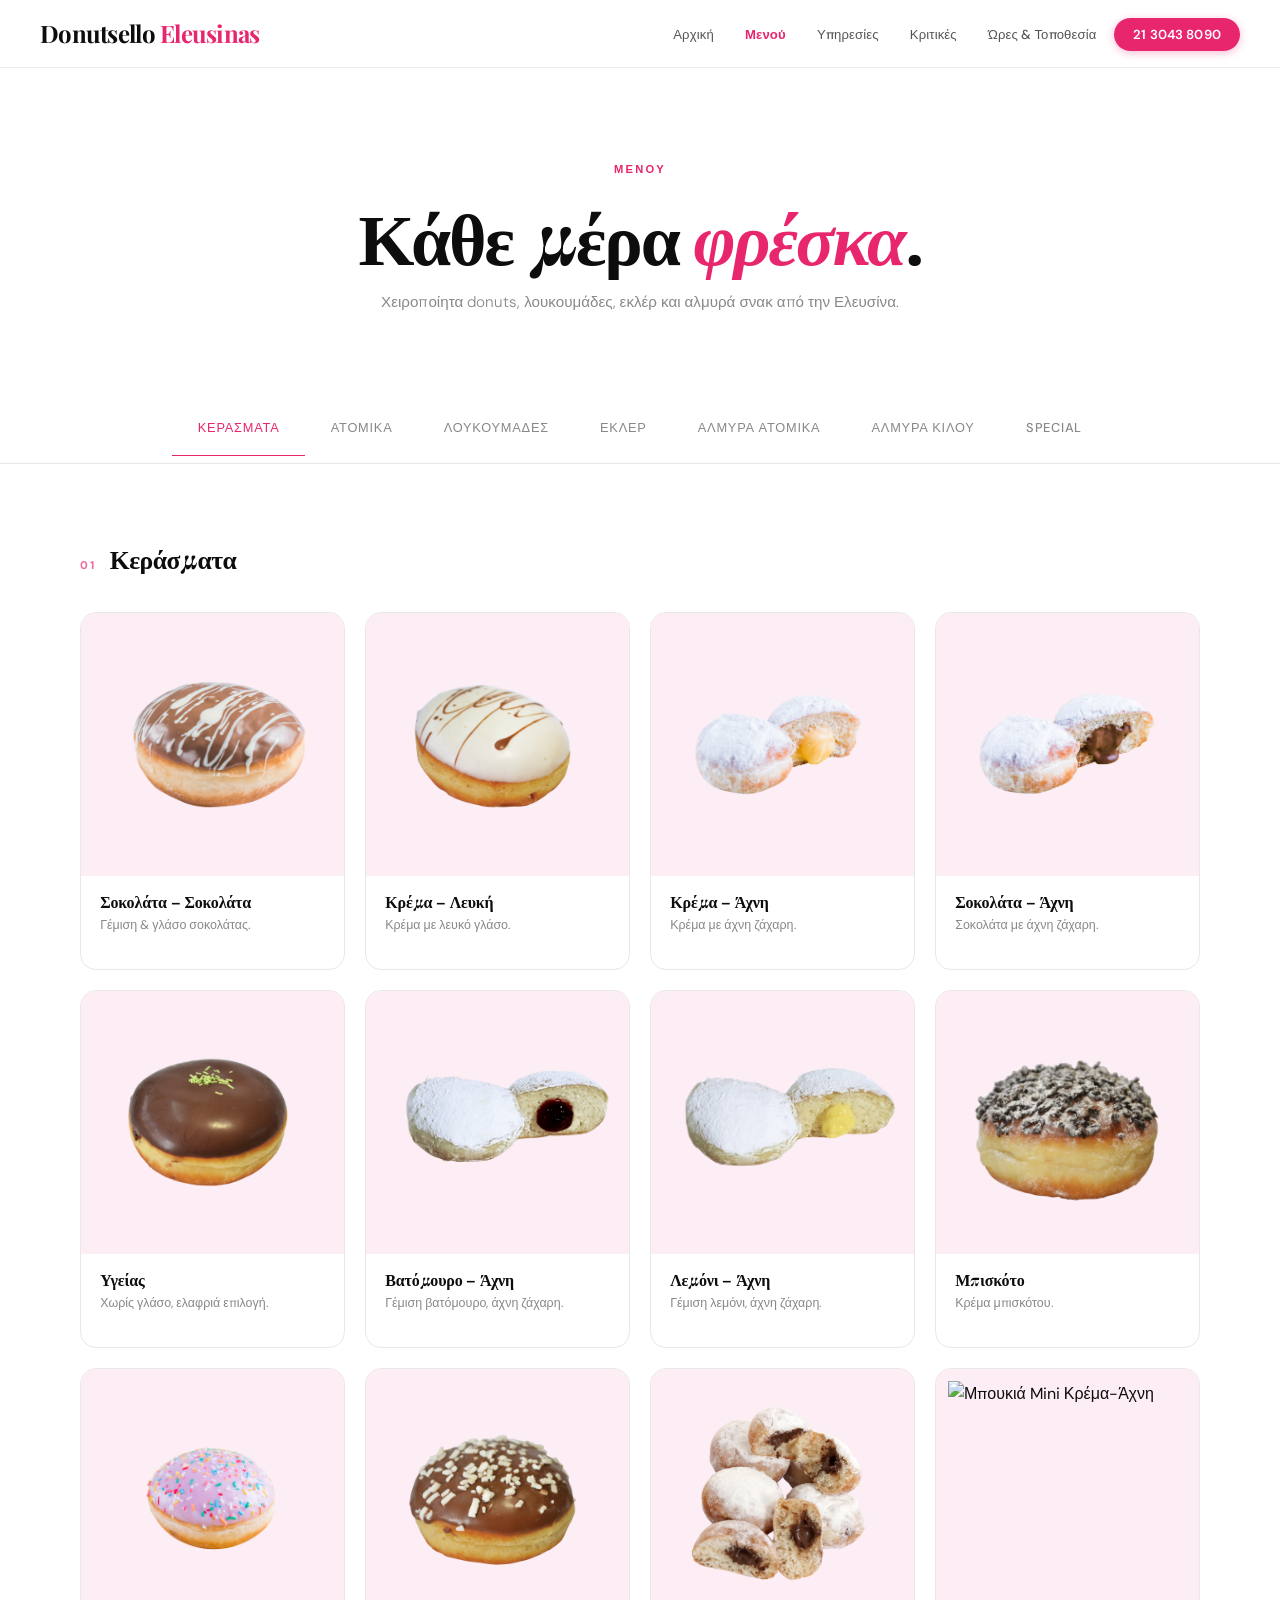
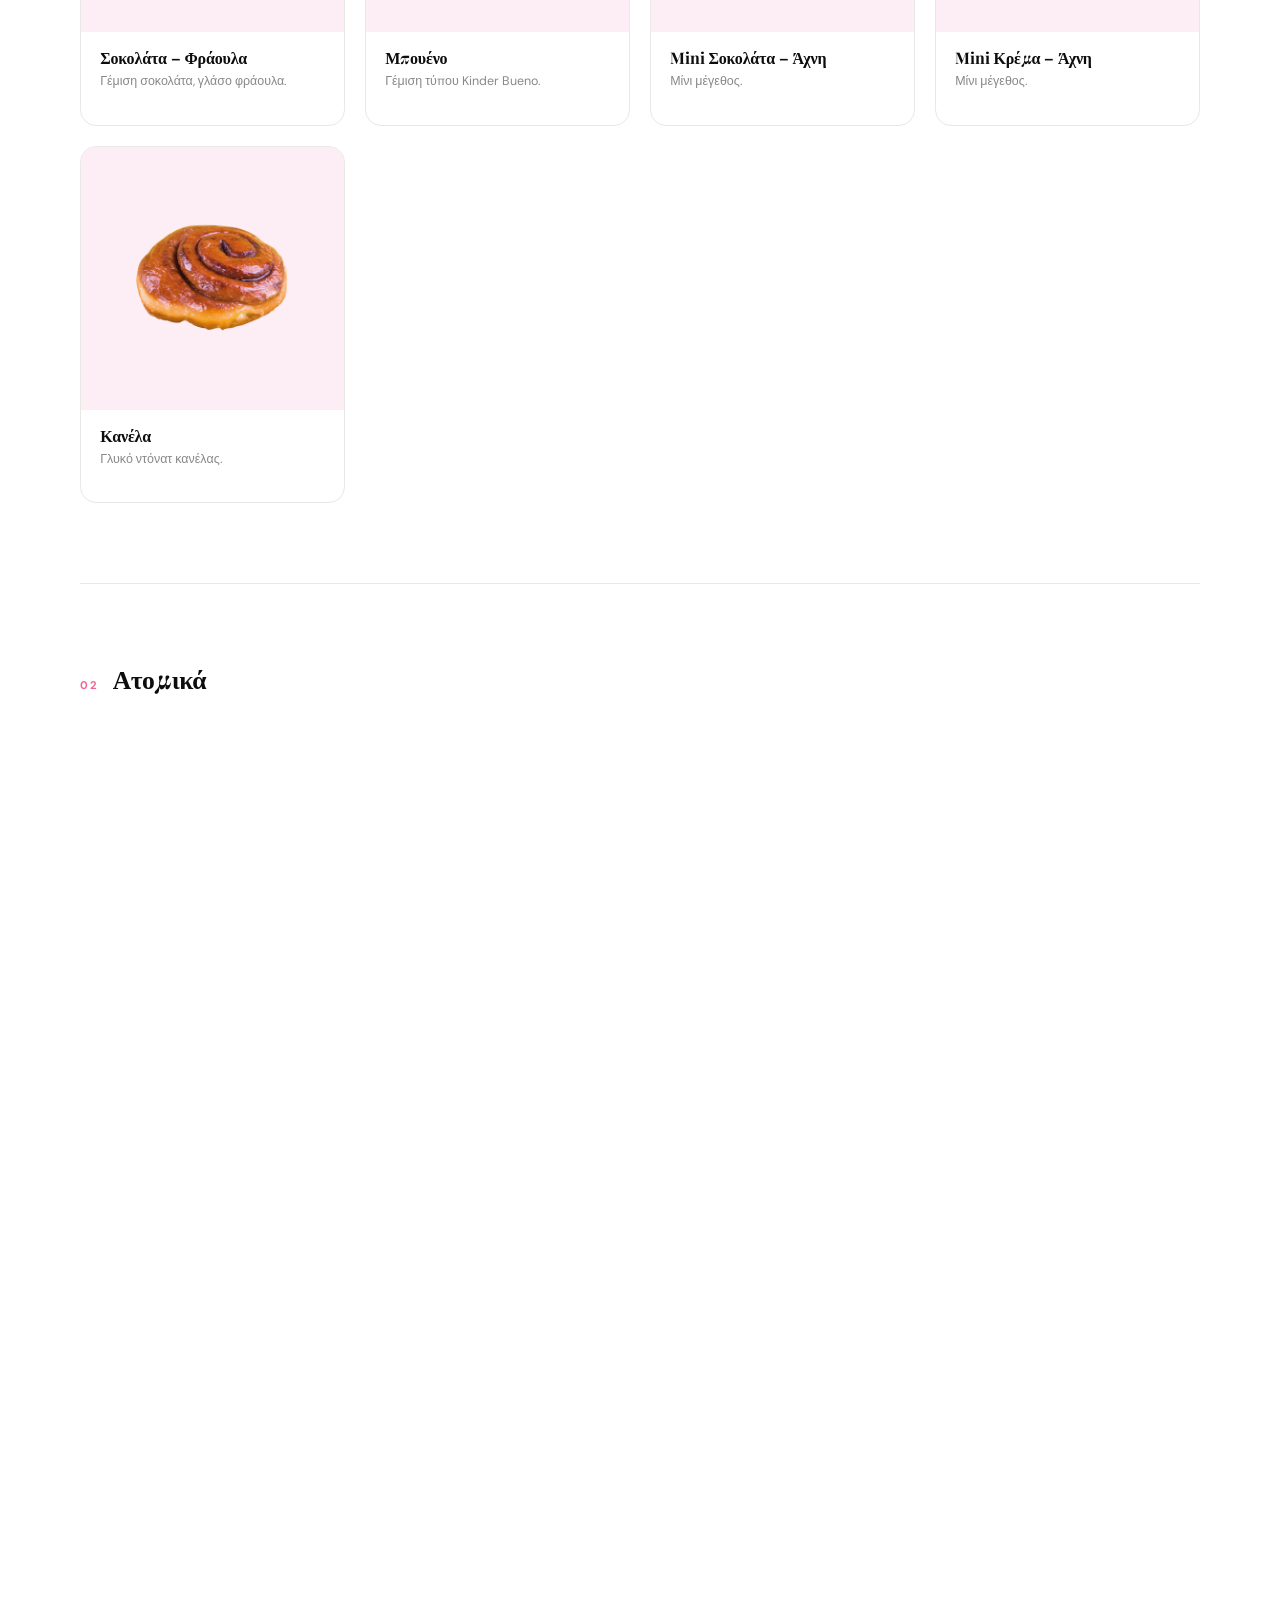
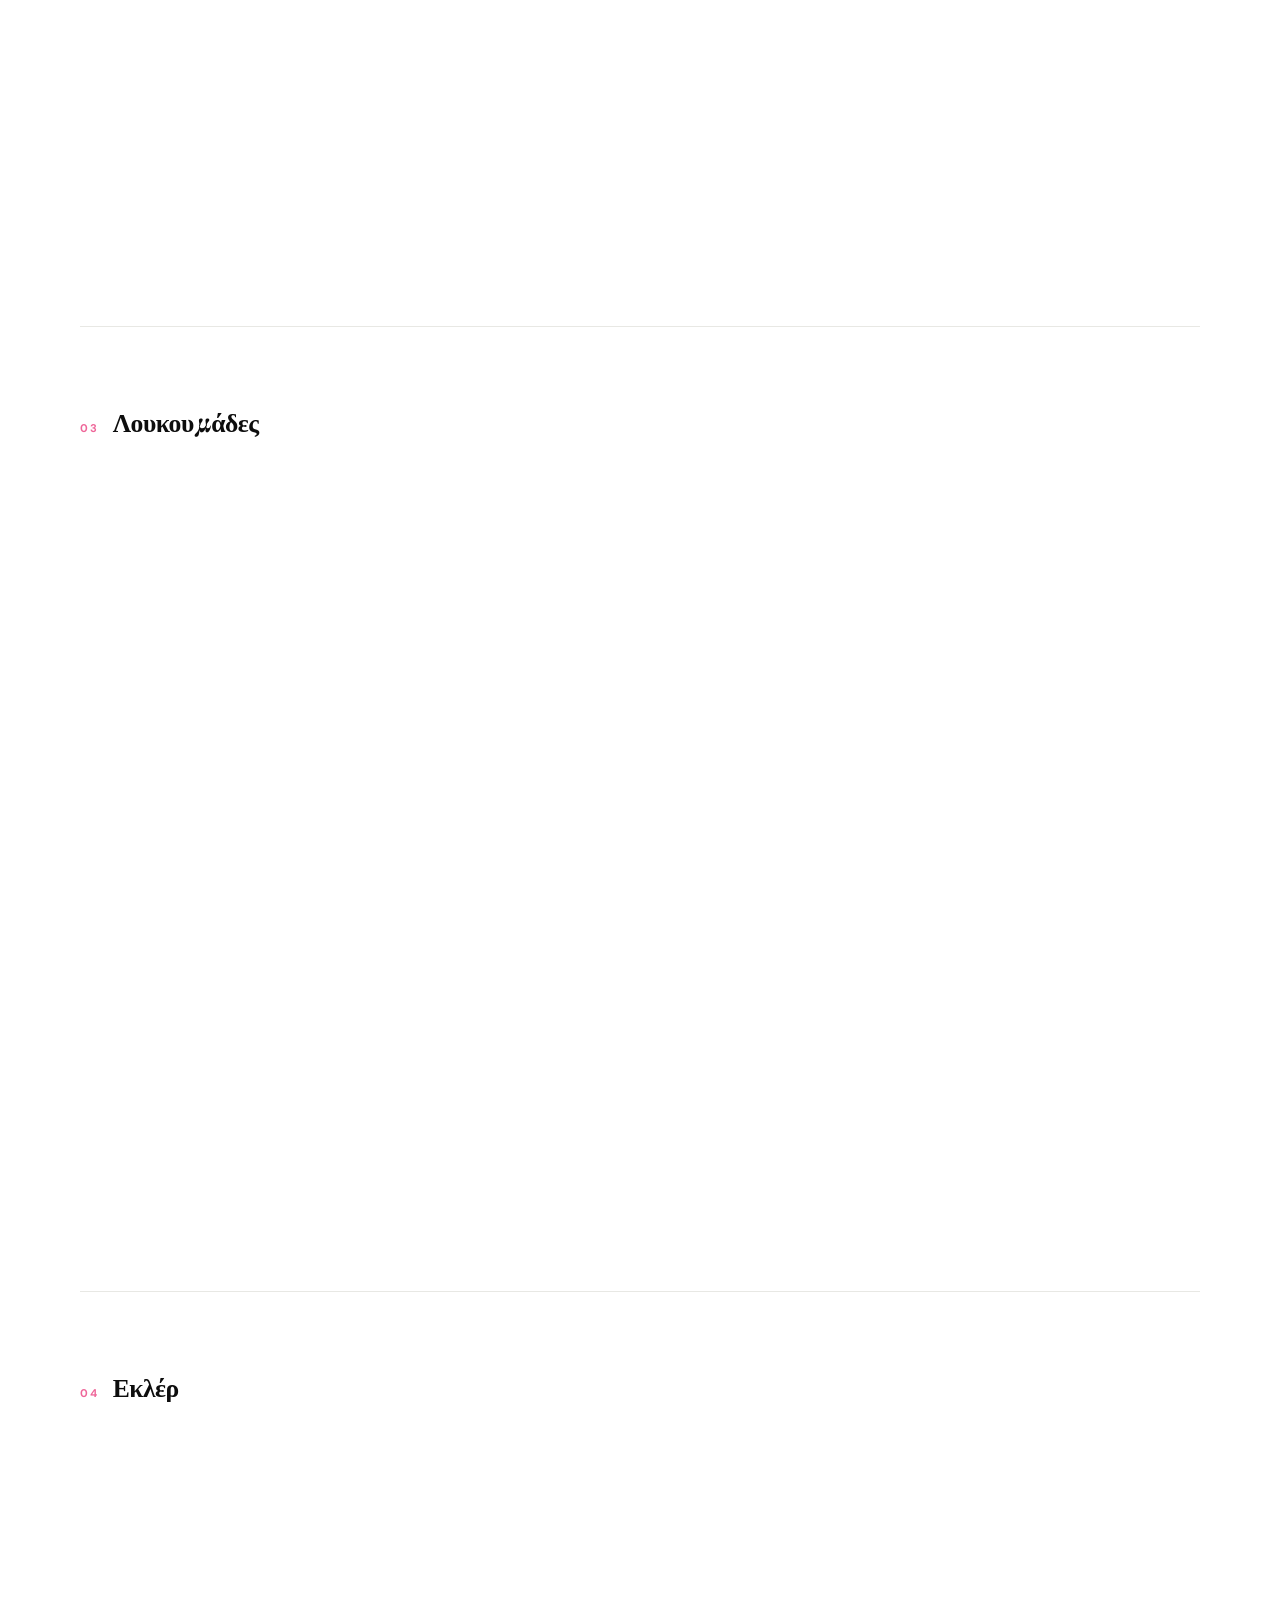
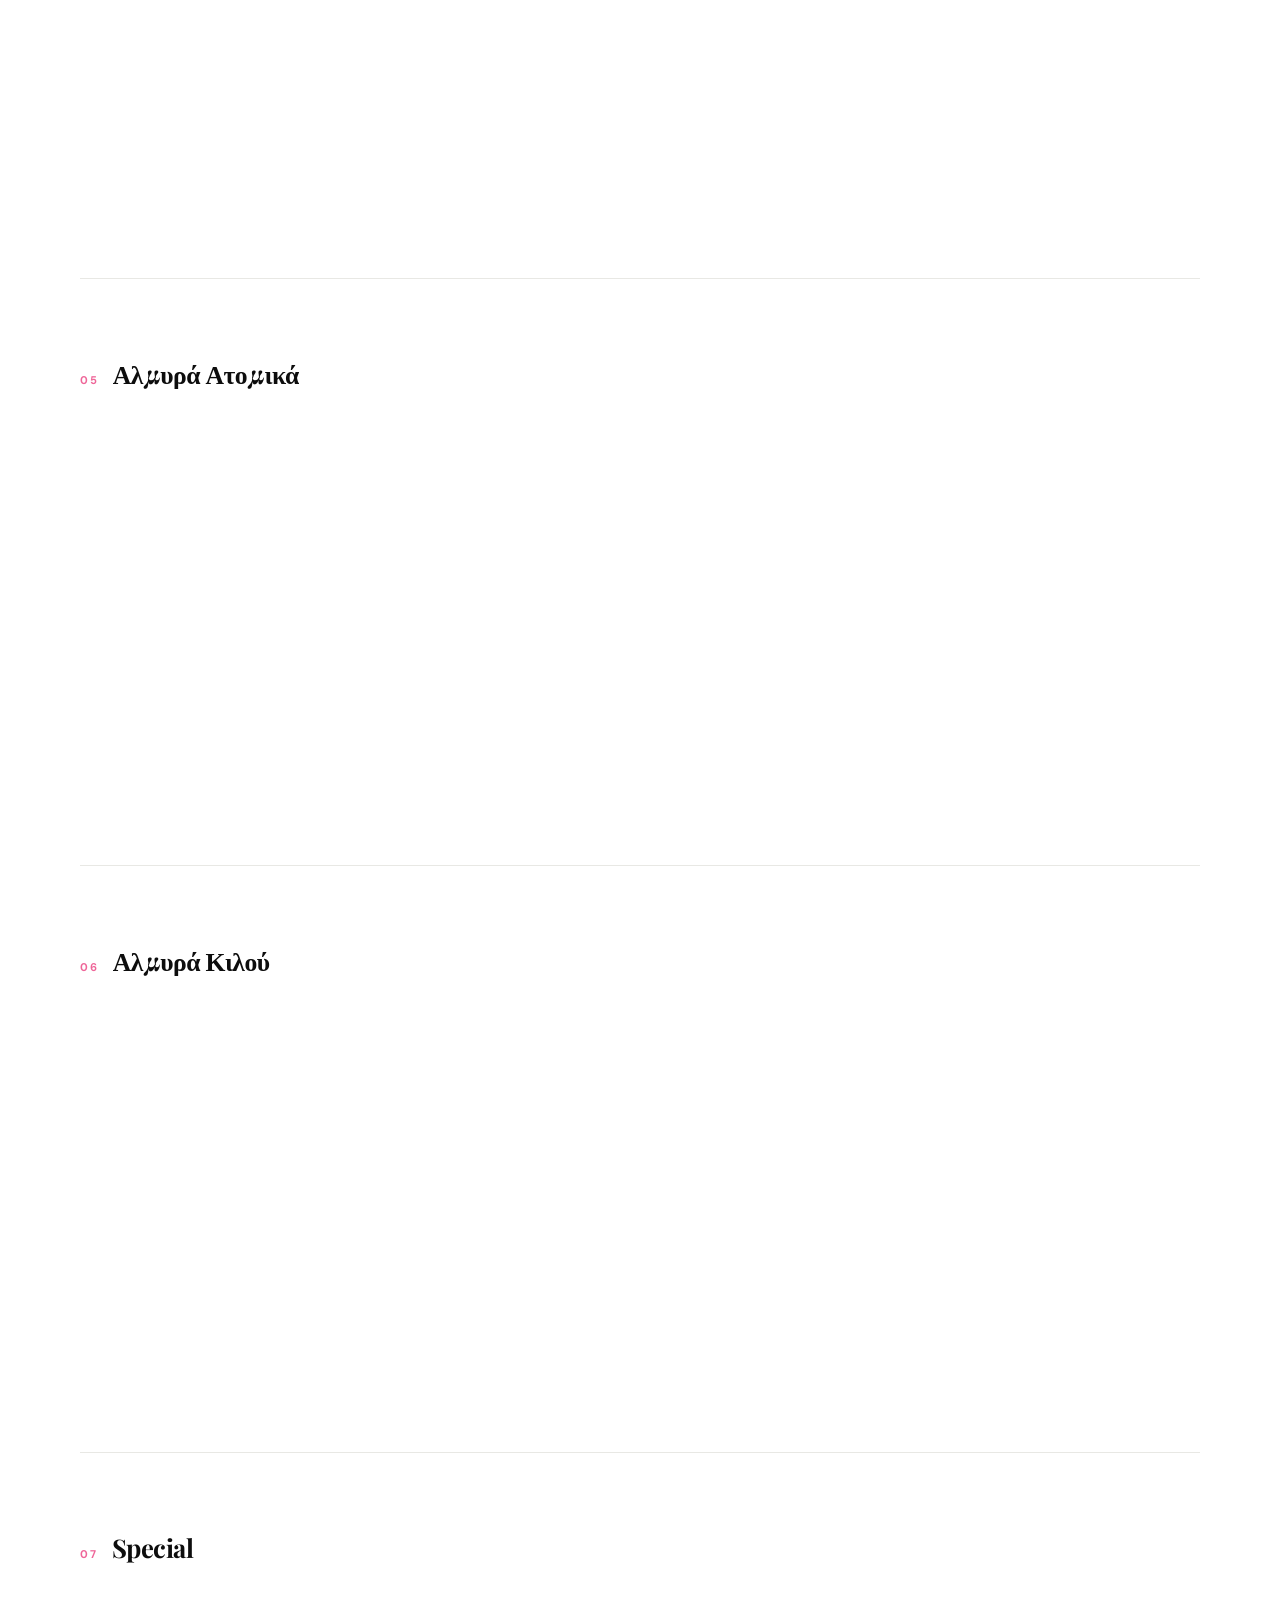
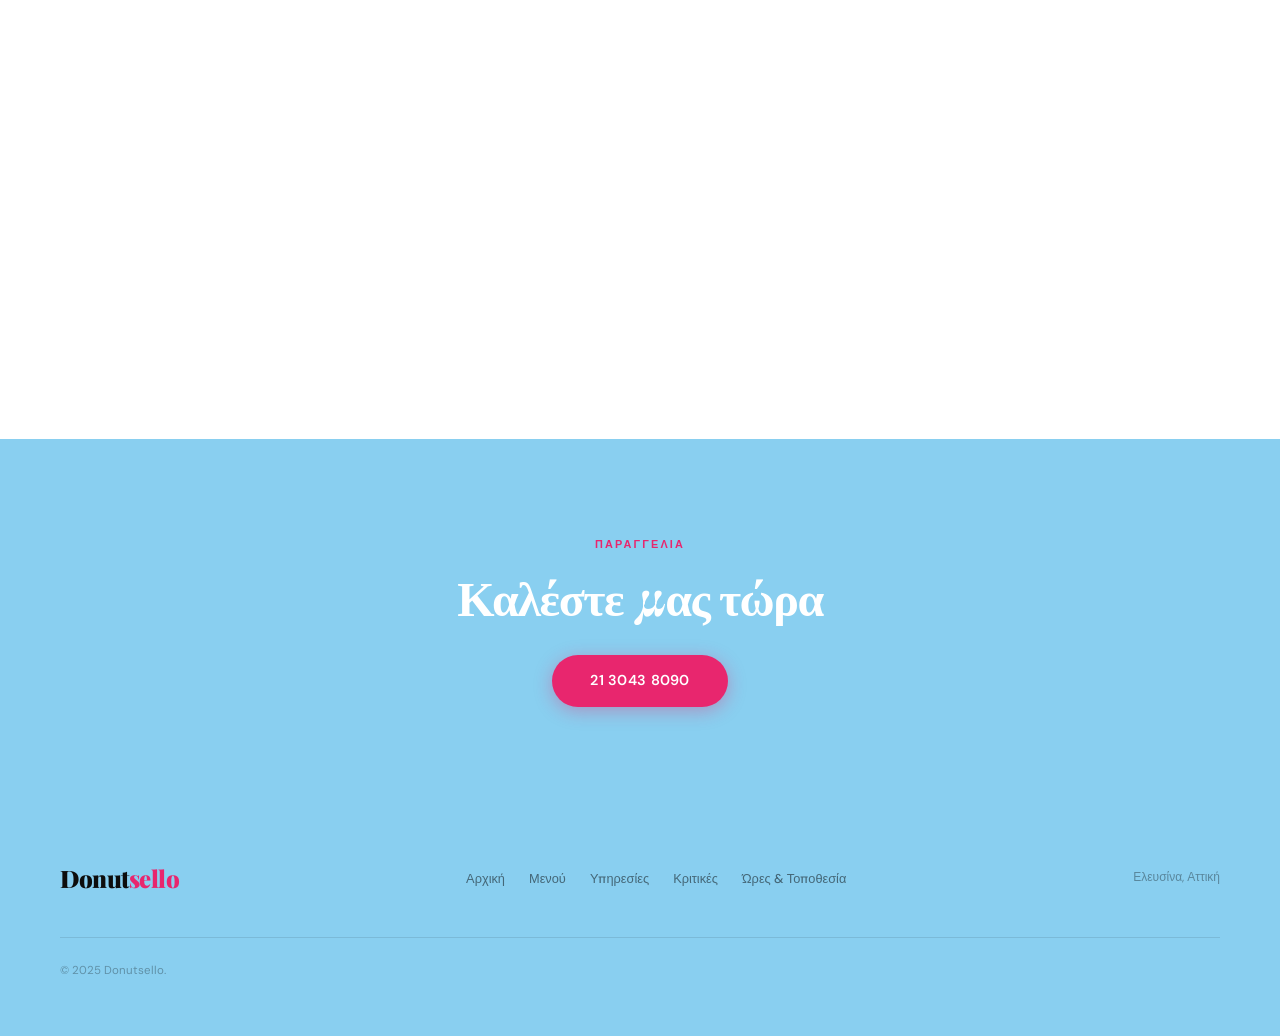
==== commit 60e902bf: "Added store picture at hero and changes Services page" ====
--- a/menu.html
+++ b/menu.html
@@ -13,7 +13,7 @@
 <body>
 
 <nav>
-  <a href="index.html" class="nav-logo">Donut<span>sello</span></a>
+  <a href="index.html" class="nav-logo">Donutsello<span> Eleusinas</span></a>
   <ul class="nav-links">
     <li><a href="index.html">Αρχική</a></li>
     <li><a href="menu.html" class="nav-active">Μενού</a></li>
@@ -34,18 +34,20 @@
 </header>
 
 <nav class="m-tabs" aria-label="Κατηγορίες">
-  <a href="#mpoukies" class="m-tab m-tab--active">Μπουκιές</a>
-  <a href="#stronggyla" class="m-tab">Στρογγυλά</a>
+  <a href="#mpoukies" class="m-tab m-tab--active">Κεράσματα</a>
+  <a href="#stronggyla" class="m-tab">Ατομικά</a>
   <a href="#loukoumades" class="m-tab">Λουκουμάδες</a>
   <a href="#ekler" class="m-tab">Εκλέρ</a>
-  <a href="#almyra" class="m-tab">Αλμυρά</a>
+  <a href="#almyra1" class="m-tab">Αλμυρά Ατομικά</a>
+  <a href="#almyra2" class="m-tab">Αλμυρά Κιλού</a>
+  <a href="#special" class="m-tab">Special</a>
 </nav>
 
 <main class="m-main">
 
   <!-- ΜΠΟΥΚΙΕΣ -->
   <section class="m-section" id="mpoukies">
-    <h2 class="m-section-title"><span>01</span> Μπουκιές</h2>
+    <h2 class="m-section-title"><span>01</span> Κεράσματα</h2>
     <div class="m-grid">
 
       <article class="m-card reveal">
@@ -108,12 +110,17 @@
         <div class="m-card-body"><h3>Mini Κρέμα – Άχνη</h3><p>Μίνι μέγεθος.</p></div>
       </article>
 
+      <article class="m-card reveal">
+        <div class="m-card-img"><img src="pictures/3.0402-ΚΑΝΕΛΑ.png" alt="Μπουκιά Mini Κρέμα-Άχνη" loading="lazy"></div>
+        <div class="m-card-body"><h3>Κανέλα</h3><p>Γλυκό ντόνατ κανέλας.</p></div>
+      </article>
+
     </div>
   </section>
 
   <!-- ΣΤΡΟΓΓΥΛΑ -->
   <section class="m-section" id="stronggyla">
-    <h2 class="m-section-title"><span>02</span> Στρογγυλά</h2>
+    <h2 class="m-section-title"><span>02</span> Ατομικά</h2>
     <div class="m-grid">
 
       <article class="m-card reveal">
@@ -128,7 +135,7 @@
 
       <article class="m-card reveal">
         <div class="m-card-img"><img src="pictures/2.0601-ΣΤΡΟΓΓ ΜΠΙΣΚΟΤΟ.png" alt="Στρογγυλό Μπισκότο" loading="lazy"></div>
-        <div class="m-card-body"><h3>Μπισκότο</h3><p>Γλάσο κρέμας μπισκότου.</p></div>
+        <div class="m-card-body"><h3>Μπισκότο Oreo</h3><p>Γλάσο κρέμας μπισκότου.</p></div>
       </article>
 
       <article class="m-card reveal">
@@ -158,7 +165,7 @@
 
       <article class="m-card reveal">
         <div class="m-card-img"><img src="pictures/2.0615-ΣΤΡΟΓΓ ΜΠΙΣΚΟΤΟ ΛΕΥΚΟ.png" alt="Στρογγυλό Μπισκότο Λευκό" loading="lazy"></div>
-        <div class="m-card-body"><h3>Μπισκότο Λευκό</h3><p>Λευκό γλάσο μπισκότου.</p></div>
+        <div class="m-card-body"><h3>Μπισκότο Ptiber</h3><p>Λευκό γλάσο μπισκότου.</p></div>
       </article>
 
     </div>
@@ -215,9 +222,32 @@
     </div>
   </section>
 
-  <!-- ΑΛΜΥΡΑ -->
-  <section class="m-section" id="almyra">
-    <h2 class="m-section-title"><span>05</span> Αλμυρά Snacks</h2>
+  <!-- ΑΛΜΥΡΑ Ατομικά-->
+  <section class="m-section" id="almyra1">
+    <h2 class="m-section-title"><span>05</span> Αλμυρά Ατομικά</h2>
+    <div class="m-grid">
+
+      <article class="m-card reveal">
+        <div class="m-card-img"><img src="pictures/3.0702-ΤΟΣΤ.png" alt="Τοστ" loading="lazy"></div>
+        <div class="m-card-body"><h3>Τοστ</h3><p>Κλασικό τοστ.</p></div>
+      </article>
+      
+      <article class="m-card reveal">
+        <div class="m-card-img"><img src="pictures/1.1201-ΜΠΟΥΚΙΑ ΖΑΜΠΟΝ-ΤΥΡΙ.png" alt="Μπουκιά Ζαμπόν-Τυρί" loading="lazy"></div>
+        <div class="m-card-body"><h3>Ζαμπόν – Τυρί (Μπουκιά)</h3><p>Αλμυρή γέμιση ζαμπόν & τυρί.</p></div>
+      </article>
+
+      <article class="m-card reveal">
+        <div class="m-card-img"><img src="pictures/3.0703-ΠΙΡΟΣΚΙ.png" alt="Πιροσκί" loading="lazy"></div>
+        <div class="m-card-body"><h3>Πιροσκί</h3><p>Αλμυρό γεμιστό σνακ.</p></div>
+      </article>
+
+    </div>
+  </section>
+
+    <!-- ΑΛΜΥΡΑ Κιλού -->
+  <section class="m-section" id="almyra2">
+    <h2 class="m-section-title"><span>06</span> Αλμυρά Κιλού</h2>
     <div class="m-grid">
 
       <article class="m-card reveal">
@@ -226,28 +256,27 @@
       </article>
 
       <article class="m-card reveal">
-        <div class="m-card-img"><img src="pictures/1.1201-ΜΠΟΥΚΙΑ ΖΑΜΠΟΝ-ΤΥΡΙ.png" alt="Μπουκιά Ζαμπόν-Τυρί" loading="lazy"></div>
-        <div class="m-card-body"><h3>Ζαμπόν – Τυρί (Μπουκιά)</h3><p>Αλμυρή γέμιση ζαμπόν & τυρί.</p></div>
-      </article>
-
-      <article class="m-card reveal">
         <div class="m-card-img"><img src="pictures/3.0700-ΖΑΜΠΟΝ-ΤΥΡΙ.png" alt="Ζαμπόν-Τυρί" loading="lazy"></div>
         <div class="m-card-body"><h3>Ζαμπόν – Τυρί</h3><p>Κλασικό αλμυρό σνακ.</p></div>
       </article>
 
-      <article class="m-card reveal">
-        <div class="m-card-img"><img src="pictures/3.0702-ΤΟΣΤ.png" alt="Τοστ" loading="lazy"></div>
-        <div class="m-card-body"><h3>Τοστ</h3><p>Κλασικό τοστ.</p></div>
-      </article>
-
-      <article class="m-card reveal">
-        <div class="m-card-img"><img src="pictures/3.0703-ΠΙΡΟΣΚΙ.png" alt="Πιροσκί" loading="lazy"></div>
-        <div class="m-card-body"><h3>Πιροσκί</h3><p>Αλμυρό γεμιστό σνακ.</p></div>
-      </article>
-
-      <article class="m-card reveal">
-        <div class="m-card-img"><img src="pictures/3.0402-ΚΑΝΕΛΑ.png" alt="Κανέλα" loading="lazy"></div>
-        <div class="m-card-body"><h3>Κανέλα</h3><p>Γλυκό με άρωμα κανέλας.</p></div>
+    </div>
+  </section>
+
+  
+  <!-- Special -->
+  <section class="m-section" id="special">
+    <h2 class="m-section-title"><span>07</span> Special</h2>
+    <div class="m-grid">
+
+      <article class="m-card reveal">
+        <div class="m-card-img"><img src="pictures/1.1200-ΜΠΟΥΚΙΑ ΠΙΡΟΣΚΑΚΙ.png" alt="Πιροσκάκι" loading="lazy"></div>
+        <div class="m-card-body"><h3>Πιροσκάκι</h3><p>Αλμυρή γεμιστή μπουκιά.</p></div>
+      </article>
+
+      <article class="m-card reveal">
+        <div class="m-card-img"><img src="pictures/3.0700-ΖΑΜΠΟΝ-ΤΥΡΙ.png" alt="Ζαμπόν-Τυρί" loading="lazy"></div>
+        <div class="m-card-body"><h3>Ζαμπόν – Τυρί</h3><p>Κλασικό αλμυρό σνακ.</p></div>
       </article>
 
     </div>
--- a/style.css
+++ b/style.css
@@ -71,17 +71,19 @@
 .hero{
   min-height:100vh;display:flex;align-items:center;
   padding:6rem 2.5rem 5rem;position:relative;overflow:hidden;
-  background:var(--white);
+  background:url('pictures/donutsello_outside_look.jpg') center center / cover no-repeat;
+}
+/* Light white wash so content stays readable */
+.hero::before{
+  content:'';position:absolute;inset:0;z-index:0;
 }
 .hero-bg-shape{
   position:absolute;right:-120px;top:-80px;width:700px;height:700px;
-  background:radial-gradient(ellipse at center,#FDE9F3 0%,transparent 70%);
-  pointer-events:none;z-index:0;
+  pointer-events:none;z-index:1;
 }
 .hero-bg-shape2{
   position:absolute;left:-60px;bottom:-80px;width:500px;height:500px;
-  background:radial-gradient(ellipse at center,#EEF3FD 0%,transparent 70%);
-  pointer-events:none;z-index:0;
+  pointer-events:none;z-index:1;
 }
 .hero-inner{
   max-width:1160px;width:100%;margin:0 auto;
@@ -91,16 +93,18 @@
 .hero-badge{
   display:inline-flex;align-items:center;gap:0.5rem;
   font-size:0.72rem;font-weight:700;letter-spacing:0.14em;text-transform:uppercase;
-  color:var(--pink);background:var(--pink-light);
+  color:var(--pink);background:rgba(255,255,255,0.88);
   padding:0.4rem 1rem;border-radius:100px;margin-bottom:1.6rem;
   border:1px solid rgba(232,38,110,0.18);
+  backdrop-filter:blur(8px);
 }
 .hero-title{
-  font-size:3.8rem;font-weight:900;color:var(--ink);
+  font-size:3.8rem;font-weight:700;color:var(--white);
   margin-bottom:1.2rem;line-height:1.08;
-}
-.hero-title em{color:var(--pink);font-style:italic}
-.hero-subtitle{font-size:1rem;line-height:1.75;color:var(--ink-3);margin-bottom:2.2rem;max-width:420px}
+  text-shadow:0 2px 12px rgba(0,0,0,0.55),0 1px 3px rgba(0,0,0,0.4);
+}
+.hero-title em{color: #15b9ff;font-style:italic;text-shadow:0 2px 12px rgba(0,0,0,0.4)}
+.hero-subtitle{font-size:1rem;line-height:1.75;color:var(--white);margin-bottom:2.2rem;max-width:420px;text-shadow:0 1px 6px rgba(0,0,0,0.5)}
 .hero-actions{display:flex;gap:0.9rem;align-items:center;flex-wrap:wrap;margin-bottom:2rem}
 .btn-primary{
   background:var(--pink);color:var(--white);
@@ -113,23 +117,15 @@
 }
 .btn-primary:hover{background:var(--pink-dark);transform:translateY(-2px);box-shadow:0 8px 24px rgba(232,38,110,0.35)}
 .btn-secondary{
-  color:var(--ink-2);font-size:0.9rem;font-weight:600;
+  color:var(--ink);font-size:0.9rem;font-weight:600;
   text-decoration:none;display:inline-flex;align-items:center;gap:0.5rem;
   padding:0.85rem 1.5rem;border-radius:100px;
-  border:1.5px solid var(--surface-3);
+  border:1.5px solid rgba(255,255,255,0.6);
   transition:all var(--transition);
-  background:var(--white);
-}
-.btn-secondary:hover{border-color:var(--ink-3);background:var(--surface-2)}
-.hero-trust{
-  display:inline-flex;align-items:center;gap:0.75rem;
-  background:var(--surface);border:1px solid var(--surface-3);
-  padding:0.6rem 1.1rem;border-radius:100px;
-}
-.hero-trust-stars{display:flex;gap:2px}
-.hero-trust-star{width:13px;height:13px;fill:var(--gold)}
-.hero-trust-text{font-size:0.78rem;font-weight:600;color:var(--ink-2)}
-.hero-trust-text span{color:var(--gold)}
+  background:rgba(255,255,255,0.88);
+  backdrop-filter:blur(8px);
+}
+.btn-secondary:hover{border-color:var(--ink-3);background:var(--white)}
 
 /* ── VISUAL SCENE ── */
 .hero-visual{display:flex;align-items:center;justify-content:center;position:relative}
@@ -154,7 +150,6 @@
 @keyframes floatMini1{0%,100%{transform:translateY(0) rotate(0deg)}50%{transform:translateY(-12px) rotate(-8deg)}}
 @keyframes floatMini2{0%,100%{transform:translateY(0) rotate(0deg)}50%{transform:translateY(-10px) rotate(6deg)}}
 @keyframes floatMini3{0%,100%{transform:translateY(0) rotate(0deg)}50%{transform:translateY(-14px) rotate(-5deg)}}
-
 .pill-badge{
   position:absolute;
   background:var(--white);border-radius:100px;
@@ -311,7 +306,7 @@
 
 /* ── FOOTER ── */
 footer{
-  background:var(--ink);color:rgba(255,255,255,0.55);
+  background:#89CFF0;color:rgba(0,0,0,0.55);
   padding:3.5rem 2.5rem;
 }
 .footer-inner{
@@ -321,7 +316,7 @@
 }
 .footer-logo{
   font-family:'Playfair Display',serif;font-size:1.5rem;
-  font-weight:900;color:var(--white);letter-spacing:-0.02em;
+  font-weight:900;color:var(--ink);letter-spacing:-0.02em;
 }
 .footer-logo span{color:var(--pink)}
 .footer-links{
@@ -329,18 +324,18 @@
   list-style:none;flex-wrap:wrap;
 }
 .footer-links a{
-  font-size:0.8rem;color:rgba(255,255,255,0.4);
+  font-size:0.8rem;color:rgba(0,0,0,0.5);
   text-decoration:none;transition:color var(--transition);font-weight:500;
 }
-.footer-links a:hover{color:var(--white)}
-.footer-right{text-align:right;font-size:0.75rem;color:rgba(255,255,255,0.3)}
+.footer-links a:hover{color:var(--ink)}
+.footer-right{text-align:right;font-size:0.75rem;color:rgba(0,0,0,0.35)}
 .footer-divider{
   max-width:1160px;margin:0 auto;
-  border-top:1px solid rgba(255,255,255,0.07);
+  border-top:1px solid rgba(0,0,0,0.1);
   padding-top:1.5rem;margin-top:2.5rem;
   display:flex;align-items:center;justify-content:space-between;
 }
-.footer-copy{font-size:0.72rem;color:rgba(255,255,255,0.25)}
+.footer-copy{font-size:0.72rem;color:rgba(0,0,0,0.3)}
 
 /* ── SCROLL REVEAL ── */
 .reveal{opacity:0;transform:translateY(28px);transition:opacity 0.6s cubic-bezier(0.22,1,0.36,1),transform 0.6s cubic-bezier(0.22,1,0.36,1)}
@@ -427,7 +422,9 @@
   .hero-visual{order:-1}
   .hero-subtitle{margin-left:auto;margin-right:auto}
   .hero-actions{justify-content:center}
-  .hero-trust{margin:0 auto}
+  .donut-scene{width:320px;height:320px}
+  .donut-main{width:210px;height:210px}
+  .mini-donut.d1{width:64px;height:64px}.mini-donut.d2{width:52px;height:52px}.mini-donut.d3{width:44px;height:44px}
   .donut-scene{width:320px;height:320px}
   .donut-main{width:210px;height:210px}
   .mini-donut.d1{width:64px;height:64px}.mini-donut.d2{width:52px;height:52px}.mini-donut.d3{width:44px;height:44px}
@@ -449,6 +446,15 @@
   .nav-links{display:none}
   .nav-hamburger{display:flex}
   .hero{padding:5rem 1.2rem 3rem;min-height:auto}
+  .hero-badge{font-size:0.65rem}
+  .hero-title{font-size:2.4rem}
+  .hero-subtitle{font-size:0.93rem}
+  .hero-actions{flex-direction:column;align-items:stretch}
+  .btn-primary,.btn-secondary{justify-content:center}
+  .donut-scene{width:260px;height:260px}
+  .donut-main{width:180px;height:180px}
+  .mini-donut.d1{width:52px;height:52px;right:20px}.mini-donut.d2{width:42px;height:42px;left:8px}.mini-donut.d3{width:36px;height:36px}
+  .pill-badge{font-size:0.65rem;padding:0.35rem 0.7rem}
   .hero-badge{font-size:0.65rem}
   .hero-title{font-size:2.4rem}
   .hero-subtitle{font-size:0.93rem}
--- a/menu.css
+++ b/menu.css
@@ -148,7 +148,7 @@
 .m-cta {
   text-align: center;
   padding: 6rem 2.5rem;
-  background: var(--ink);
+  background: #89CFF0;
 }
 .m-cta-eyebrow {
   font-size: 0.68rem;
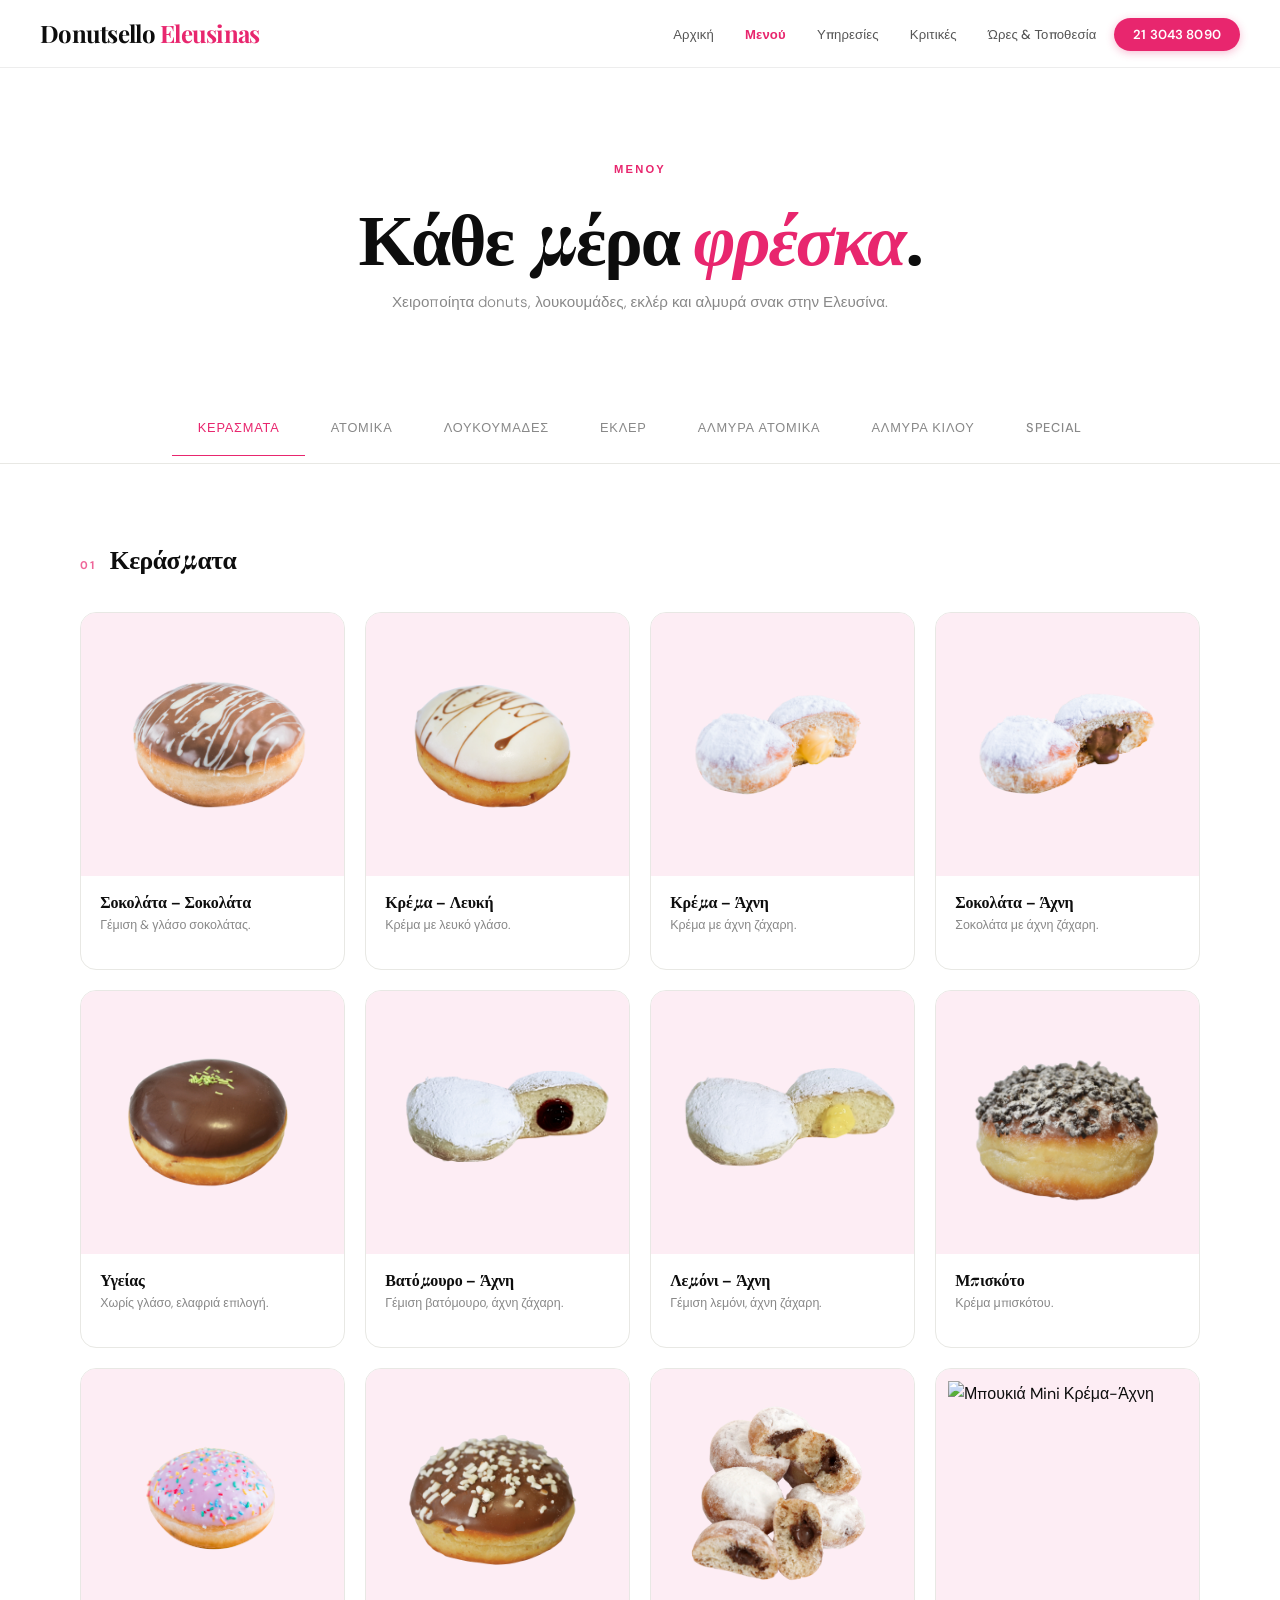
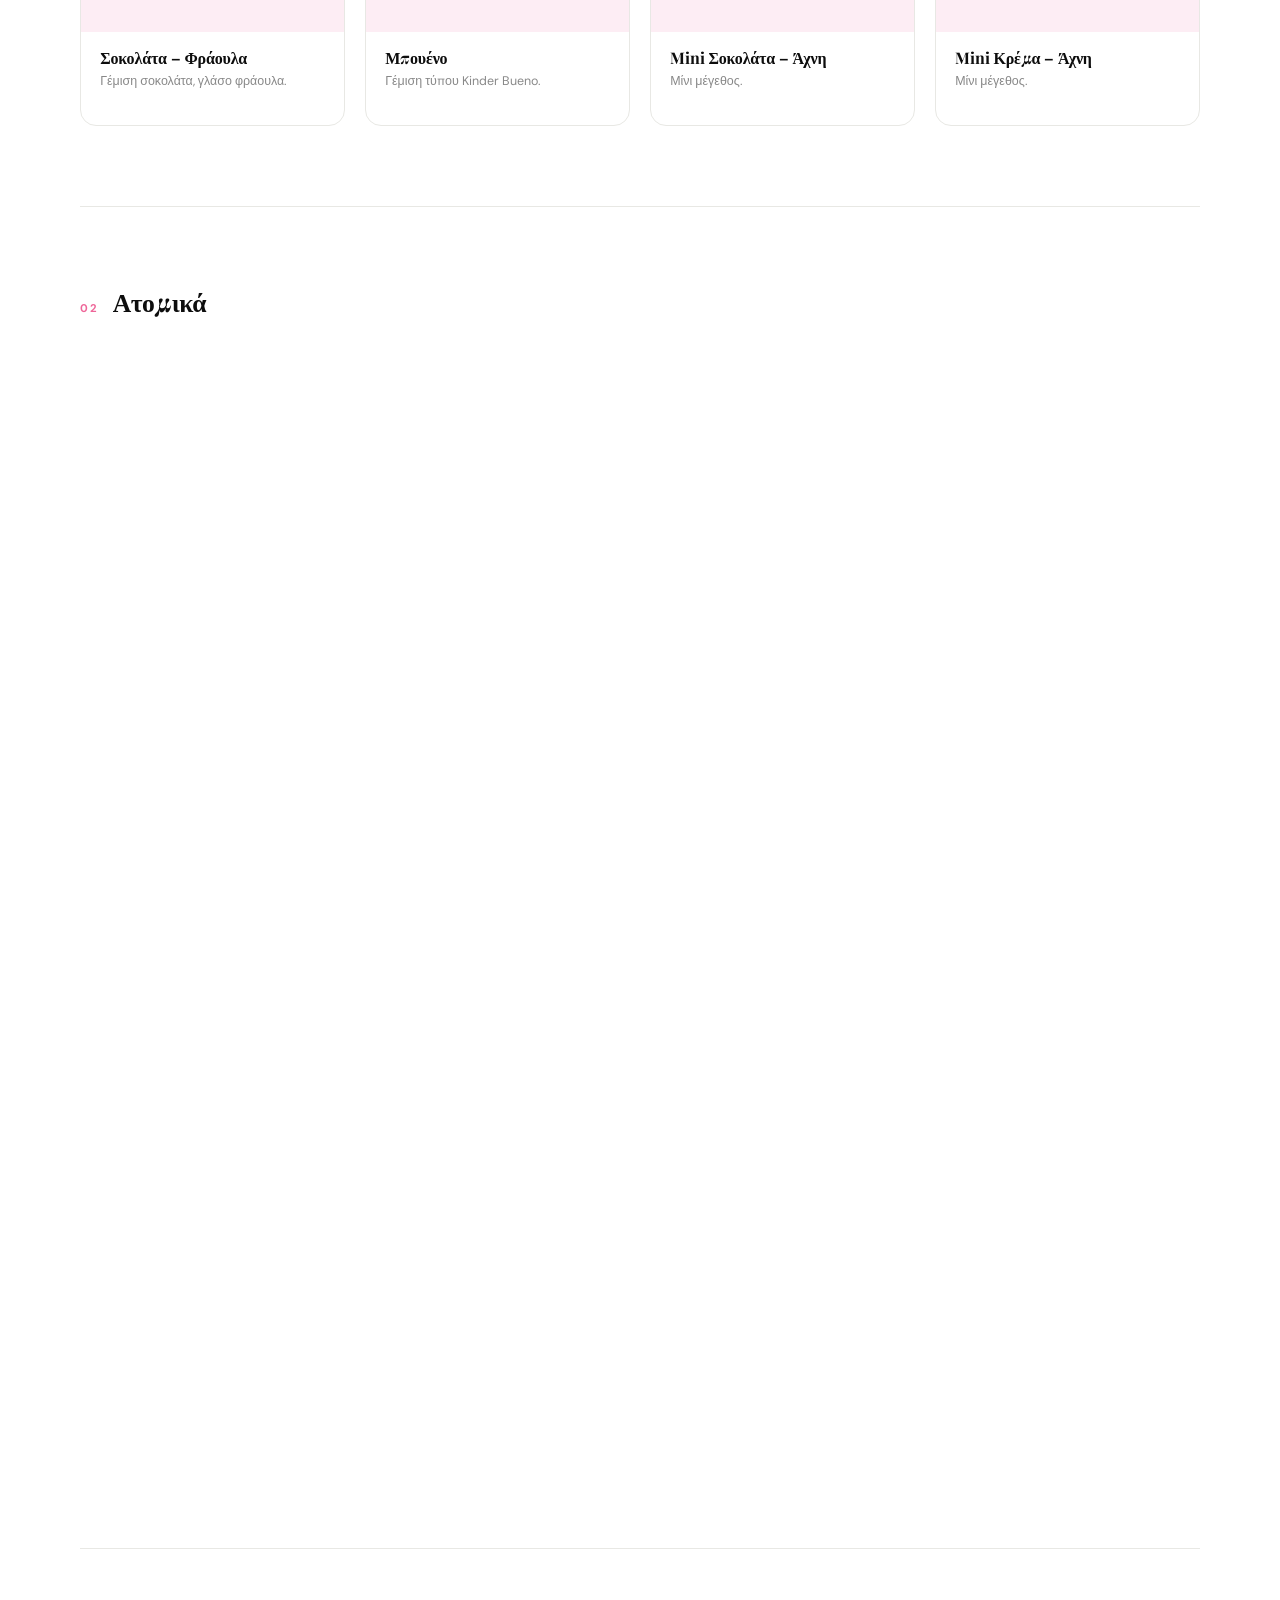
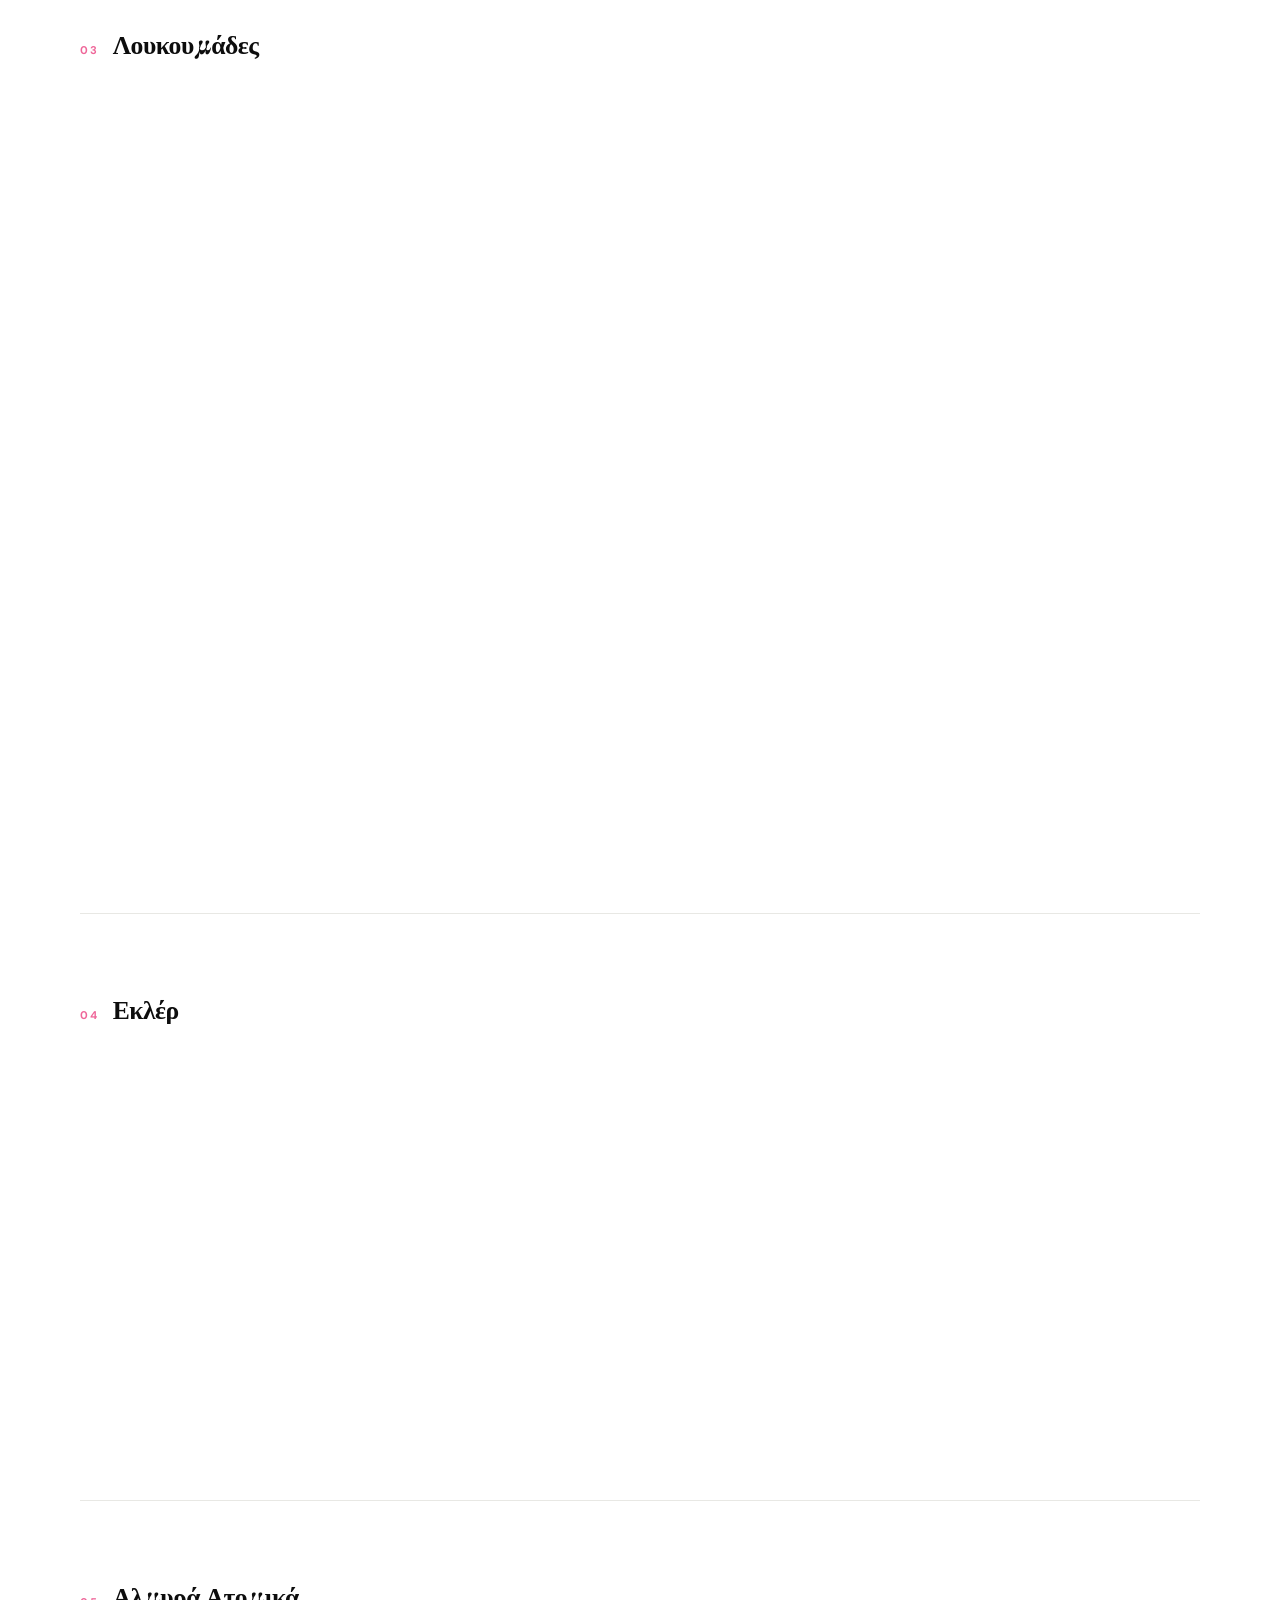
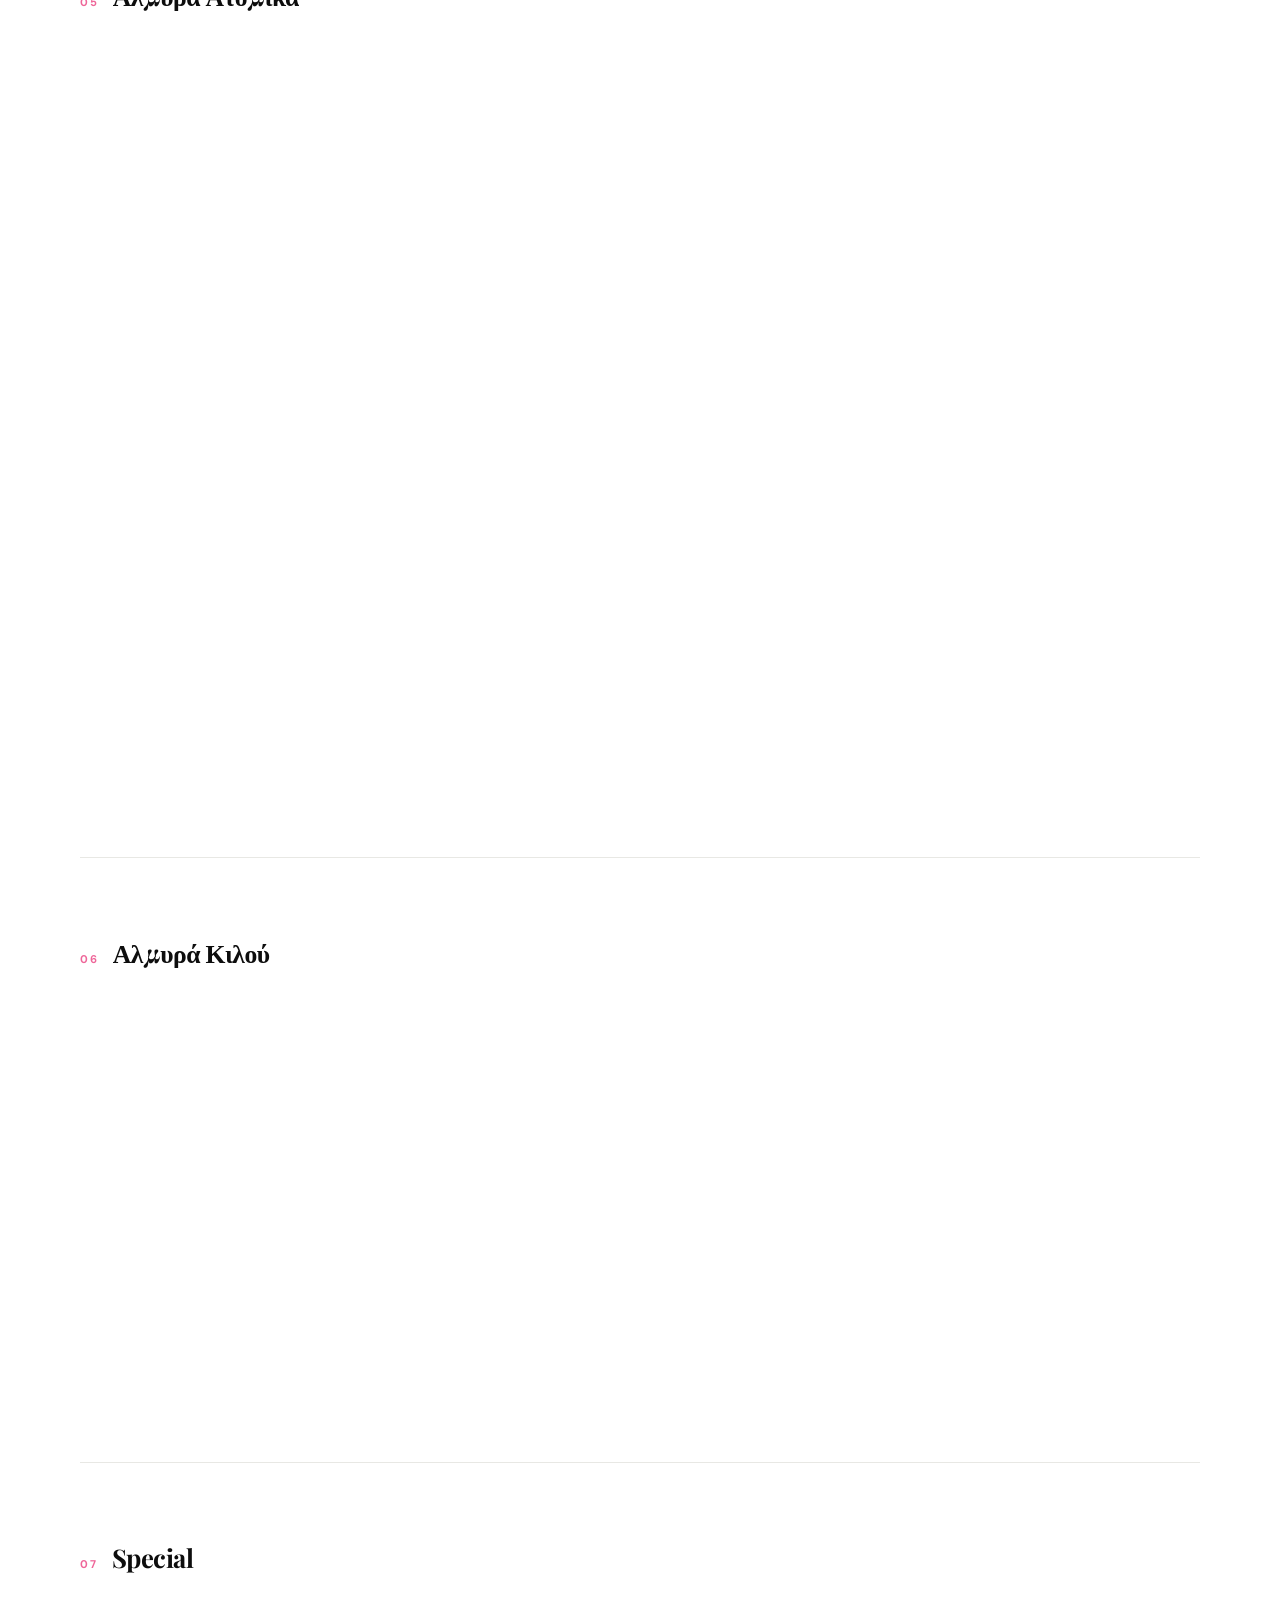
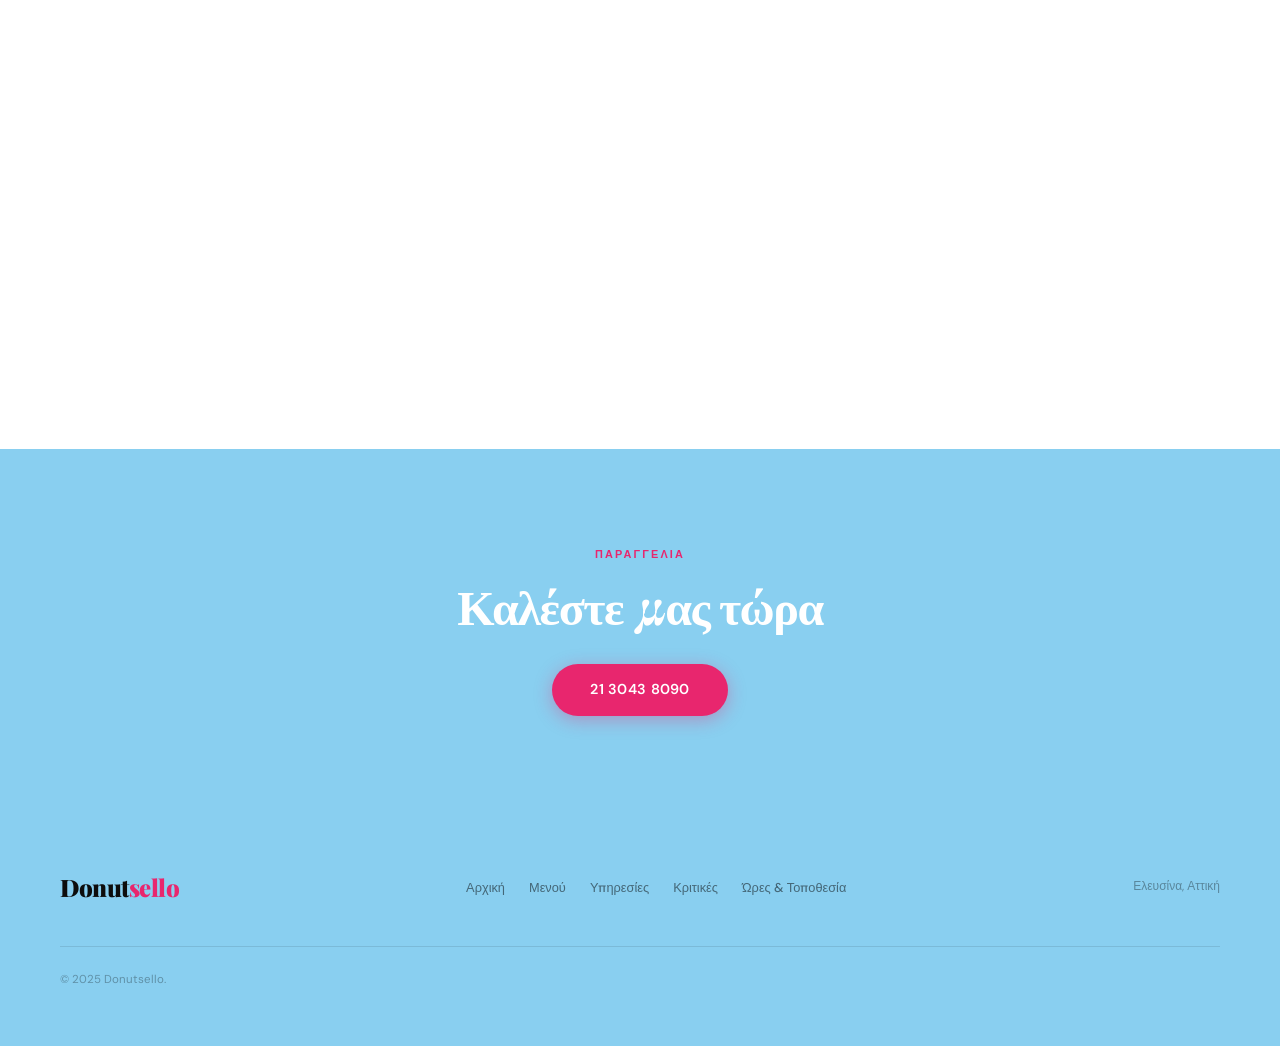
==== commit 420d4851: "." ====
--- a/menu.html
+++ b/menu.html
@@ -30,7 +30,7 @@
 <header class="m-hero">
   <p class="m-hero-eyebrow">Μενού</p>
   <h1 class="m-hero-title">Κάθε μέρα <em>φρέσκα</em>.</h1>
-  <p class="m-hero-sub">Χειροποίητα donuts, λουκουμάδες, εκλέρ και αλμυρά σνακ από την Ελευσίνα.</p>
+  <p class="m-hero-sub">Χειροποίητα donuts, λουκουμάδες, εκλέρ και αλμυρά σνακ στην Ελευσίνα.</p>
 </header>
 
 <nav class="m-tabs" aria-label="Κατηγορίες">
@@ -45,7 +45,7 @@
 
 <main class="m-main">
 
-  <!-- ΜΠΟΥΚΙΕΣ -->
+  <!-- ΚΕΡΑΣΜΑΤΑ -->
   <section class="m-section" id="mpoukies">
     <h2 class="m-section-title"><span>01</span> Κεράσματα</h2>
     <div class="m-grid">
@@ -110,62 +110,62 @@
         <div class="m-card-body"><h3>Mini Κρέμα – Άχνη</h3><p>Μίνι μέγεθος.</p></div>
       </article>
 
+    </div>
+  </section>
+
+  <!-- ΑΤΟΜΙΚΑ -->
+  <section class="m-section" id="stronggyla">
+    <h2 class="m-section-title"><span>02</span> Ατομικά</h2>
+    <div class="m-grid">
+
+      <article class="m-card reveal">
+        <div class="m-card-img"><img src="pictures/2.0308-ΣΤΡΟΓΓ ΒΑΤΟΜΟΥΡΟ-ΑΧΝΗ.png" alt="Στρογγυλό Βατόμουρο-Άχνη" loading="lazy"></div>
+        <div class="m-card-body"><h3>Βατόμουρο – Άχνη</h3><p>Γλάσο βατόμουρο, άχνη.</p></div>
+      </article>
+
+      <article class="m-card reveal">
+        <div class="m-card-img"><img src="pictures/2.0309-ΣΤΡΟΓΓ ΛΕΜΟΝΙ-ΑΧΝΗ.png" alt="Στρογγυλό Λεμόνι-Άχνη" loading="lazy"></div>
+        <div class="m-card-body"><h3>Λεμόνι – Άχνη</h3><p>Γλάσο λεμόνι, άχνη.</p></div>
+      </article>
+
+      <article class="m-card reveal">
+        <div class="m-card-img"><img src="pictures/2.0601-ΣΤΡΟΓΓ ΜΠΙΣΚΟΤΟ.png" alt="Στρογγυλό Μπισκότο" loading="lazy"></div>
+        <div class="m-card-body"><h3>Μπισκότο Oreo</h3><p>Γλάσο κρέμας μπισκότου.</p></div>
+      </article>
+
+      <article class="m-card reveal">
+        <div class="m-card-img"><img src="pictures/2.0602-ΣΤΡΟΓΓ ΣΟΚΟΛ-ΦΡΑΟΥΛΑ.png" alt="Στρογγυλό Σοκολάτα-Φράουλα" loading="lazy"></div>
+        <div class="m-card-body"><h3>Σοκολάτα – Φράουλα</h3><p>Γλάσο σοκ. & φράουλα.</p></div>
+      </article>
+
+      <article class="m-card reveal">
+        <div class="m-card-img"><img src="pictures/2.0604-ΣΤΡΟΓΓ ΣΟΚΟΛ-ΣΟΚΟΛ.png" alt="Στρογγυλό Σοκολάτα-Σοκολάτα" loading="lazy"></div>
+        <div class="m-card-body"><h3>Σοκολάτα – Σοκολάτα</h3><p>Διπλή σοκολάτα.</p></div>
+      </article>
+
+      <article class="m-card reveal">
+        <div class="m-card-img"><img src="pictures/2.0605-ΣΤΡΟΓΓ ΚΡΕΜΑ-ΛΕΥΚΗ.png" alt="Στρογγυλό Κρέμα-Λευκή" loading="lazy"></div>
+        <div class="m-card-body"><h3>Κρέμα – Λευκή</h3><p>Λευκό γλάσο κρέμας.</p></div>
+      </article>
+
+      <article class="m-card reveal">
+        <div class="m-card-img"><img src="pictures/2.0606-ΣΤΡΟΓΓ ΣΟΚΟΛ-ΑΧΝΗ.png" alt="Στρογγυλό Σοκολάτα-Άχνη" loading="lazy"></div>
+        <div class="m-card-body"><h3>Σοκολάτα – Άχνη</h3><p>Γλάσο σοκολάτα, άχνη.</p></div>
+      </article>
+
+      <article class="m-card reveal">
+        <div class="m-card-img"><img src="pictures/2.0609-ΣΤΡΟΓΓ ΜΠΟΥΕΝΟ.png" alt="Στρογγυλό Μπουένο" loading="lazy"></div>
+        <div class="m-card-body"><h3>Μπουένο</h3><p>Γλάσο τύπου Kinder Bueno.</p></div>
+      </article>
+
+      <article class="m-card reveal">
+        <div class="m-card-img"><img src="pictures/2.0615-ΣΤΡΟΓΓ ΜΠΙΣΚΟΤΟ ΛΕΥΚΟ.png" alt="Στρογγυλό Μπισκότο Λευκό" loading="lazy"></div>
+        <div class="m-card-body"><h3>Μπισκότο Πτι-μπερ</h3><p>Λευκό γλάσο μπισκότου.</p></div>
+      </article>
+
       <article class="m-card reveal">
         <div class="m-card-img"><img src="pictures/3.0402-ΚΑΝΕΛΑ.png" alt="Μπουκιά Mini Κρέμα-Άχνη" loading="lazy"></div>
         <div class="m-card-body"><h3>Κανέλα</h3><p>Γλυκό ντόνατ κανέλας.</p></div>
-      </article>
-
-    </div>
-  </section>
-
-  <!-- ΣΤΡΟΓΓΥΛΑ -->
-  <section class="m-section" id="stronggyla">
-    <h2 class="m-section-title"><span>02</span> Ατομικά</h2>
-    <div class="m-grid">
-
-      <article class="m-card reveal">
-        <div class="m-card-img"><img src="pictures/2.0308-ΣΤΡΟΓΓ ΒΑΤΟΜΟΥΡΟ-ΑΧΝΗ.png" alt="Στρογγυλό Βατόμουρο-Άχνη" loading="lazy"></div>
-        <div class="m-card-body"><h3>Βατόμουρο – Άχνη</h3><p>Γλάσο βατόμουρο, άχνη.</p></div>
-      </article>
-
-      <article class="m-card reveal">
-        <div class="m-card-img"><img src="pictures/2.0309-ΣΤΡΟΓΓ ΛΕΜΟΝΙ-ΑΧΝΗ.png" alt="Στρογγυλό Λεμόνι-Άχνη" loading="lazy"></div>
-        <div class="m-card-body"><h3>Λεμόνι – Άχνη</h3><p>Γλάσο λεμόνι, άχνη.</p></div>
-      </article>
-
-      <article class="m-card reveal">
-        <div class="m-card-img"><img src="pictures/2.0601-ΣΤΡΟΓΓ ΜΠΙΣΚΟΤΟ.png" alt="Στρογγυλό Μπισκότο" loading="lazy"></div>
-        <div class="m-card-body"><h3>Μπισκότο Oreo</h3><p>Γλάσο κρέμας μπισκότου.</p></div>
-      </article>
-
-      <article class="m-card reveal">
-        <div class="m-card-img"><img src="pictures/2.0602-ΣΤΡΟΓΓ ΣΟΚΟΛ-ΦΡΑΟΥΛΑ.png" alt="Στρογγυλό Σοκολάτα-Φράουλα" loading="lazy"></div>
-        <div class="m-card-body"><h3>Σοκολάτα – Φράουλα</h3><p>Γλάσο σοκ. & φράουλα.</p></div>
-      </article>
-
-      <article class="m-card reveal">
-        <div class="m-card-img"><img src="pictures/2.0604-ΣΤΡΟΓΓ ΣΟΚΟΛ-ΣΟΚΟΛ.png" alt="Στρογγυλό Σοκολάτα-Σοκολάτα" loading="lazy"></div>
-        <div class="m-card-body"><h3>Σοκολάτα – Σοκολάτα</h3><p>Διπλή σοκολάτα.</p></div>
-      </article>
-
-      <article class="m-card reveal">
-        <div class="m-card-img"><img src="pictures/2.0605-ΣΤΡΟΓΓ ΚΡΕΜΑ-ΛΕΥΚΗ.png" alt="Στρογγυλό Κρέμα-Λευκή" loading="lazy"></div>
-        <div class="m-card-body"><h3>Κρέμα – Λευκή</h3><p>Λευκό γλάσο κρέμας.</p></div>
-      </article>
-
-      <article class="m-card reveal">
-        <div class="m-card-img"><img src="pictures/2.0606-ΣΤΡΟΓΓ ΣΟΚΟΛ-ΑΧΝΗ.png" alt="Στρογγυλό Σοκολάτα-Άχνη" loading="lazy"></div>
-        <div class="m-card-body"><h3>Σοκολάτα – Άχνη</h3><p>Γλάσο σοκολάτα, άχνη.</p></div>
-      </article>
-
-      <article class="m-card reveal">
-        <div class="m-card-img"><img src="pictures/2.0609-ΣΤΡΟΓΓ ΜΠΟΥΕΝΟ.png" alt="Στρογγυλό Μπουένο" loading="lazy"></div>
-        <div class="m-card-body"><h3>Μπουένο</h3><p>Γλάσο τύπου Kinder Bueno.</p></div>
-      </article>
-
-      <article class="m-card reveal">
-        <div class="m-card-img"><img src="pictures/2.0615-ΣΤΡΟΓΓ ΜΠΙΣΚΟΤΟ ΛΕΥΚΟ.png" alt="Στρογγυλό Μπισκότο Λευκό" loading="lazy"></div>
-        <div class="m-card-body"><h3>Μπισκότο Ptiber</h3><p>Λευκό γλάσο μπισκότου.</p></div>
       </article>
 
     </div>
@@ -188,7 +188,7 @@
 
       <article class="m-card reveal">
         <div class="m-card-img"><img src="pictures/1.1503-ΛΟΥΚ ΜΙΝΙ ΛΕΥΚΗ ΧΡ.ΤΡ..png" alt="Λουκ. Mini Λευκή Χοκολάτα Τριμμένη" loading="lazy"></div>
-        <div class="m-card-body"><h3>Mini Λευκή Χοκολάτα</h3><p>Λευκή χοκολάτα τριμμένη.</p></div>
+        <div class="m-card-body"><h3>Mini Λευκή Σοκολάτα</h3><p>Λευκή χοκολάτα τριμμένη.</p></div>
       </article>
 
       <article class="m-card reveal">
@@ -242,6 +242,16 @@
         <div class="m-card-body"><h3>Πιροσκί</h3><p>Αλμυρό γεμιστό σνακ.</p></div>
       </article>
 
+      <article class="m-card reveal">
+        <div class="m-card-img"><img src="pictures/burger.png" alt="burger" loading="lazy"></div>
+        <div class="m-card-body"><h3>Πιροσκί Μπέργκερ</h3>Πιροσκί με μπέργκερ και φέτα</div>
+      </article>
+
+      <article class="m-card reveal">
+        <div class="m-card-img"><img src="pictures/cheeseburger.png" alt="burger" loading="lazy"></div>
+        <div class="m-card-body"><h3>Πιροσκί φέτα</h3>Πιροσκί με φέτα</div>
+      </article>
+
     </div>
   </section>
 
@@ -260,6 +270,15 @@
         <div class="m-card-body"><h3>Ζαμπόν – Τυρί</h3><p>Κλασικό αλμυρό σνακ.</p></div>
       </article>
 
+      <article class="m-card reveal">
+        <div class="m-card-img"><img src="pictures/burger.png" alt="burger" loading="lazy"></div>
+        <div class="m-card-body"><h3>Μίνι Πιροσκί Μπέργκερ</h3>Μίνι πιροσκί με μπέργκερ και φέτα</div>
+      </article>
+
+      <article class="m-card reveal">
+        <div class="m-card-img"><img src="pictures/cheeseburger.png" alt="burger" loading="lazy"></div>
+        <div class="m-card-body"><h3>Μίνι Πιροσκί φέτα</h3>Μίνι πιροσκί με φέτα</div>
+      </article>
     </div>
   </section>
 
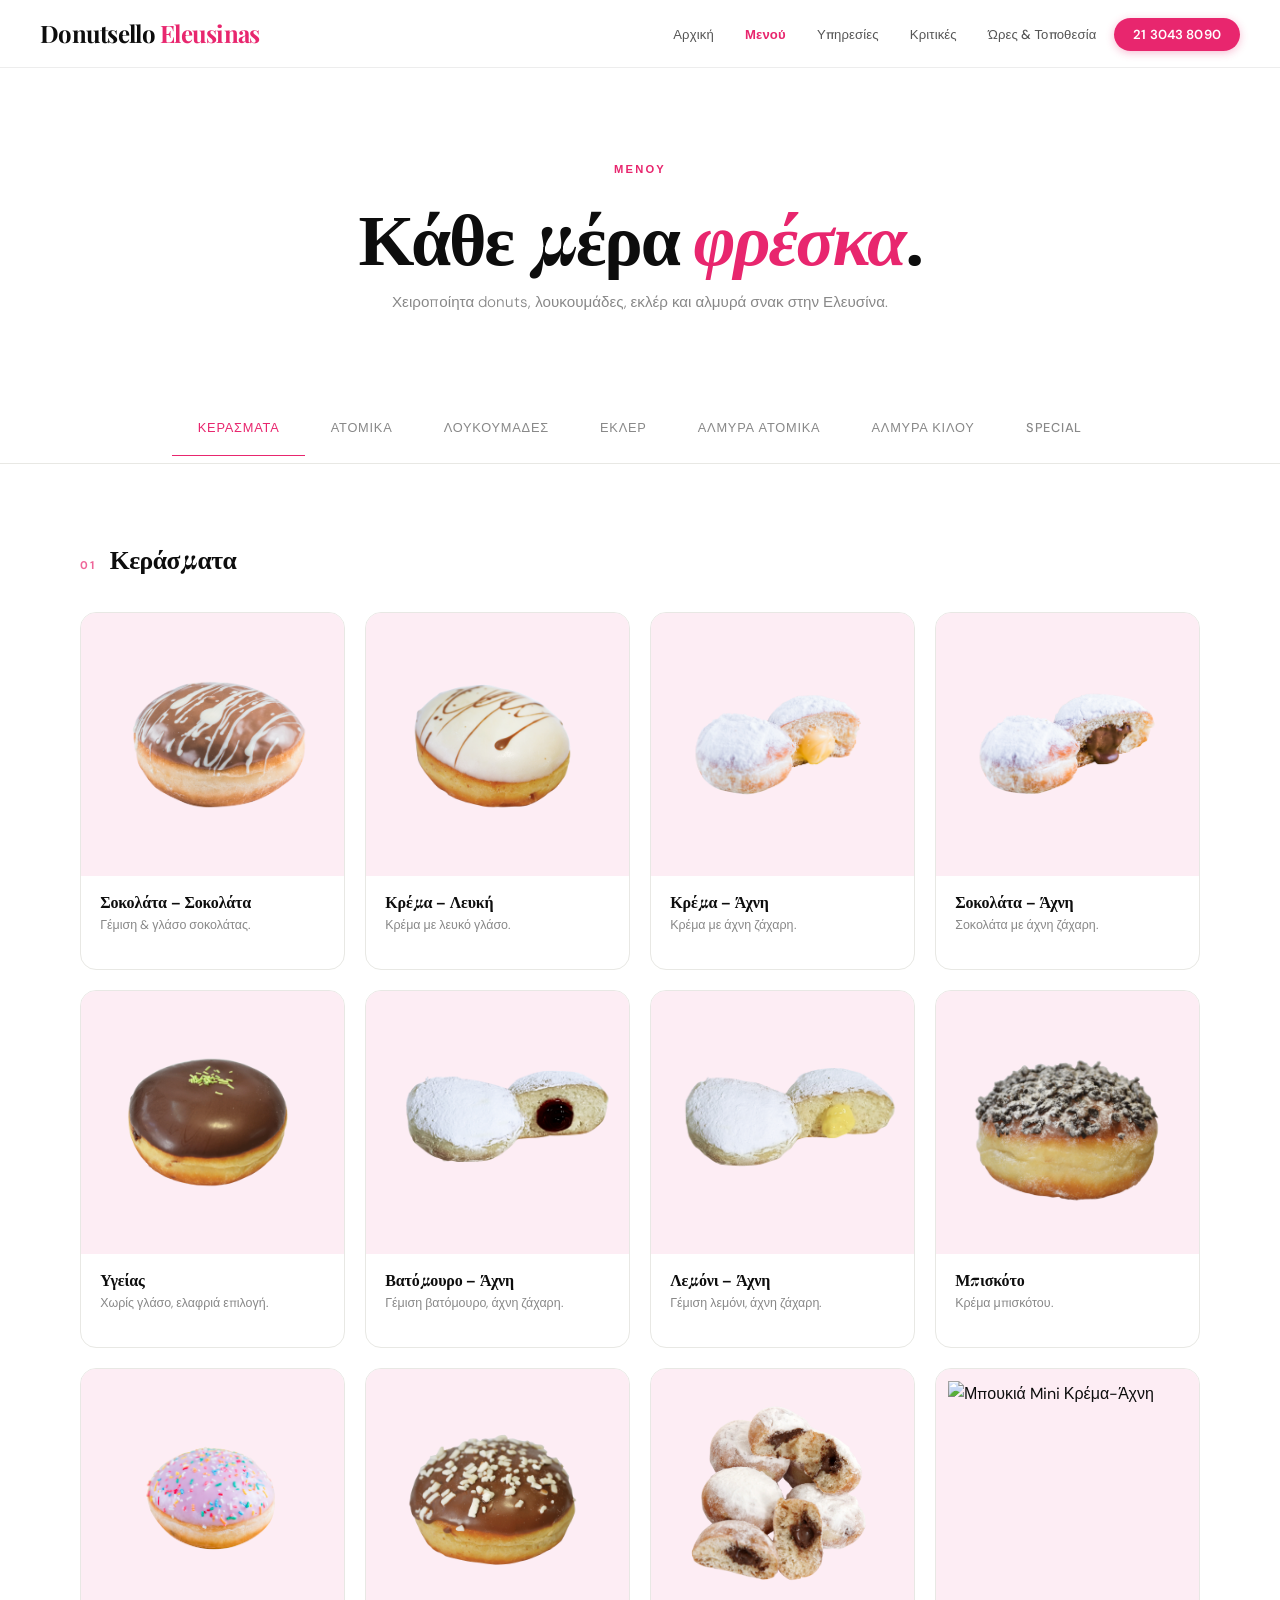
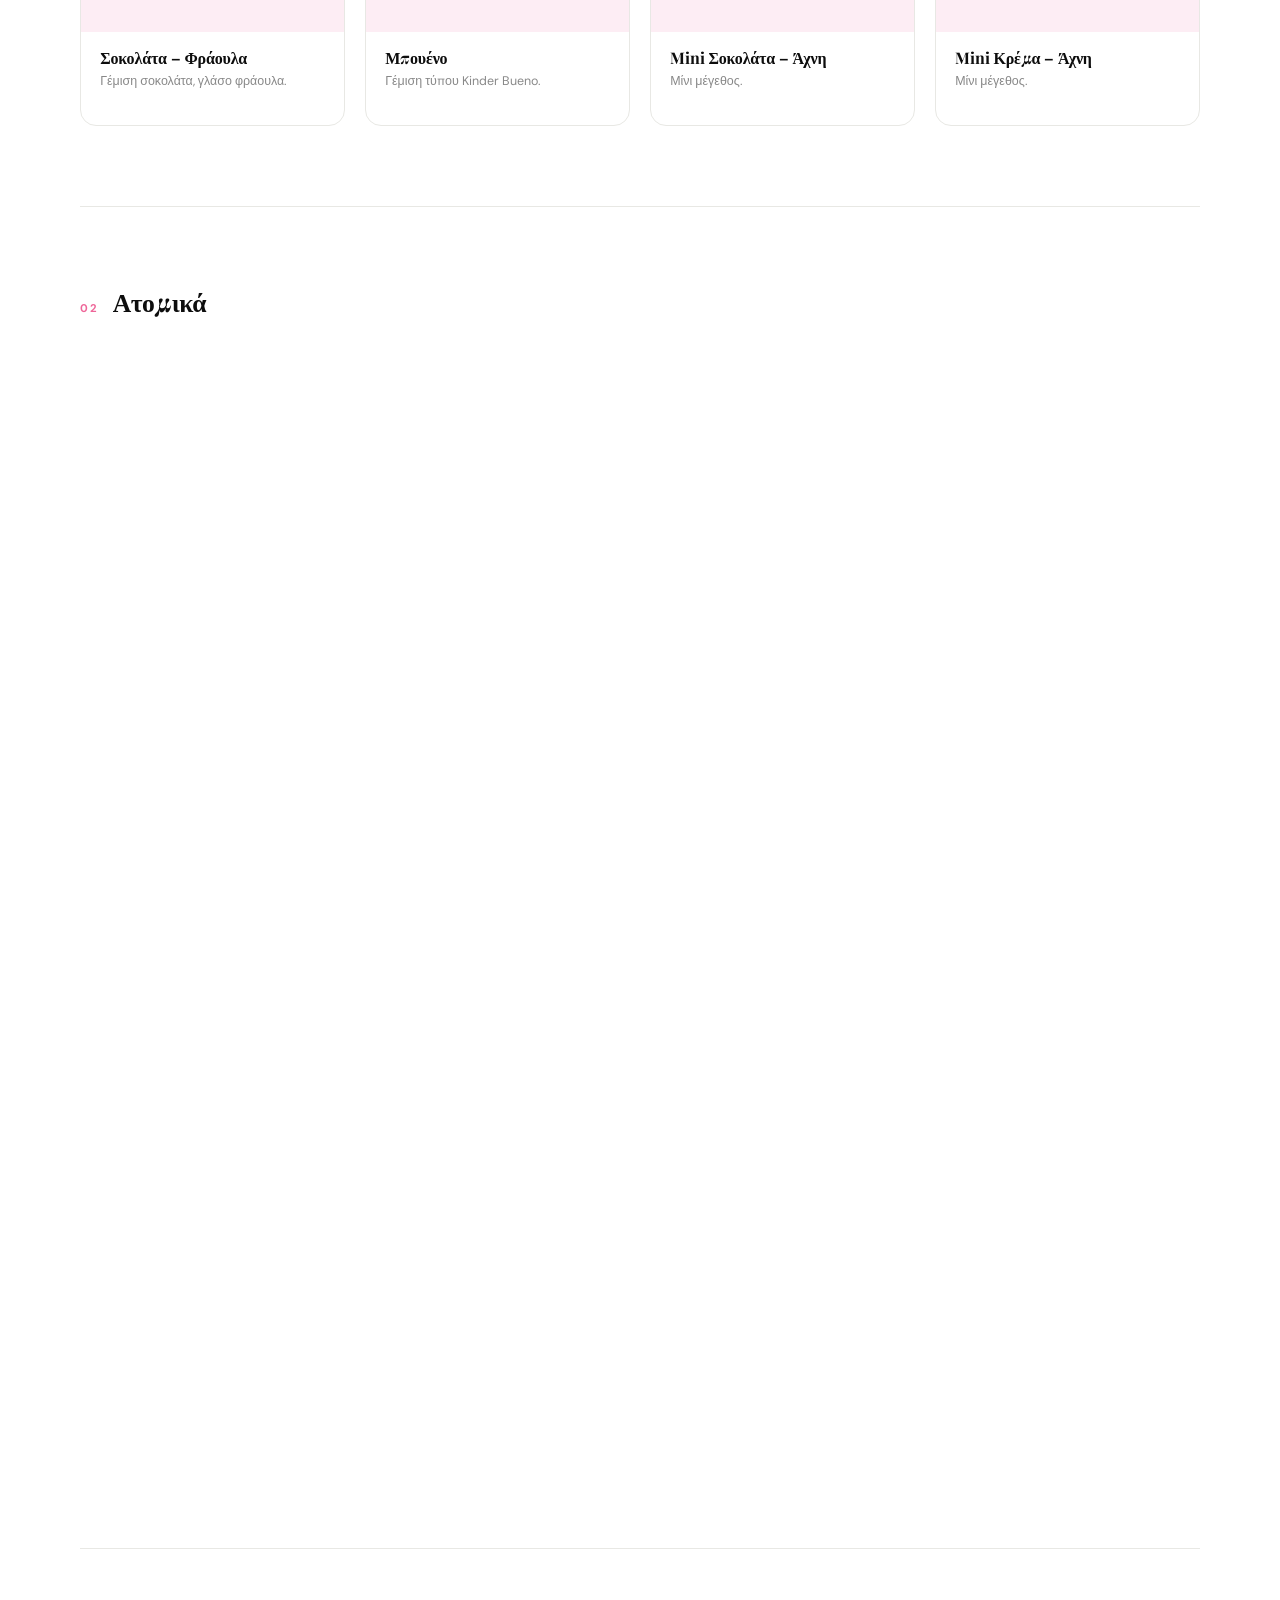
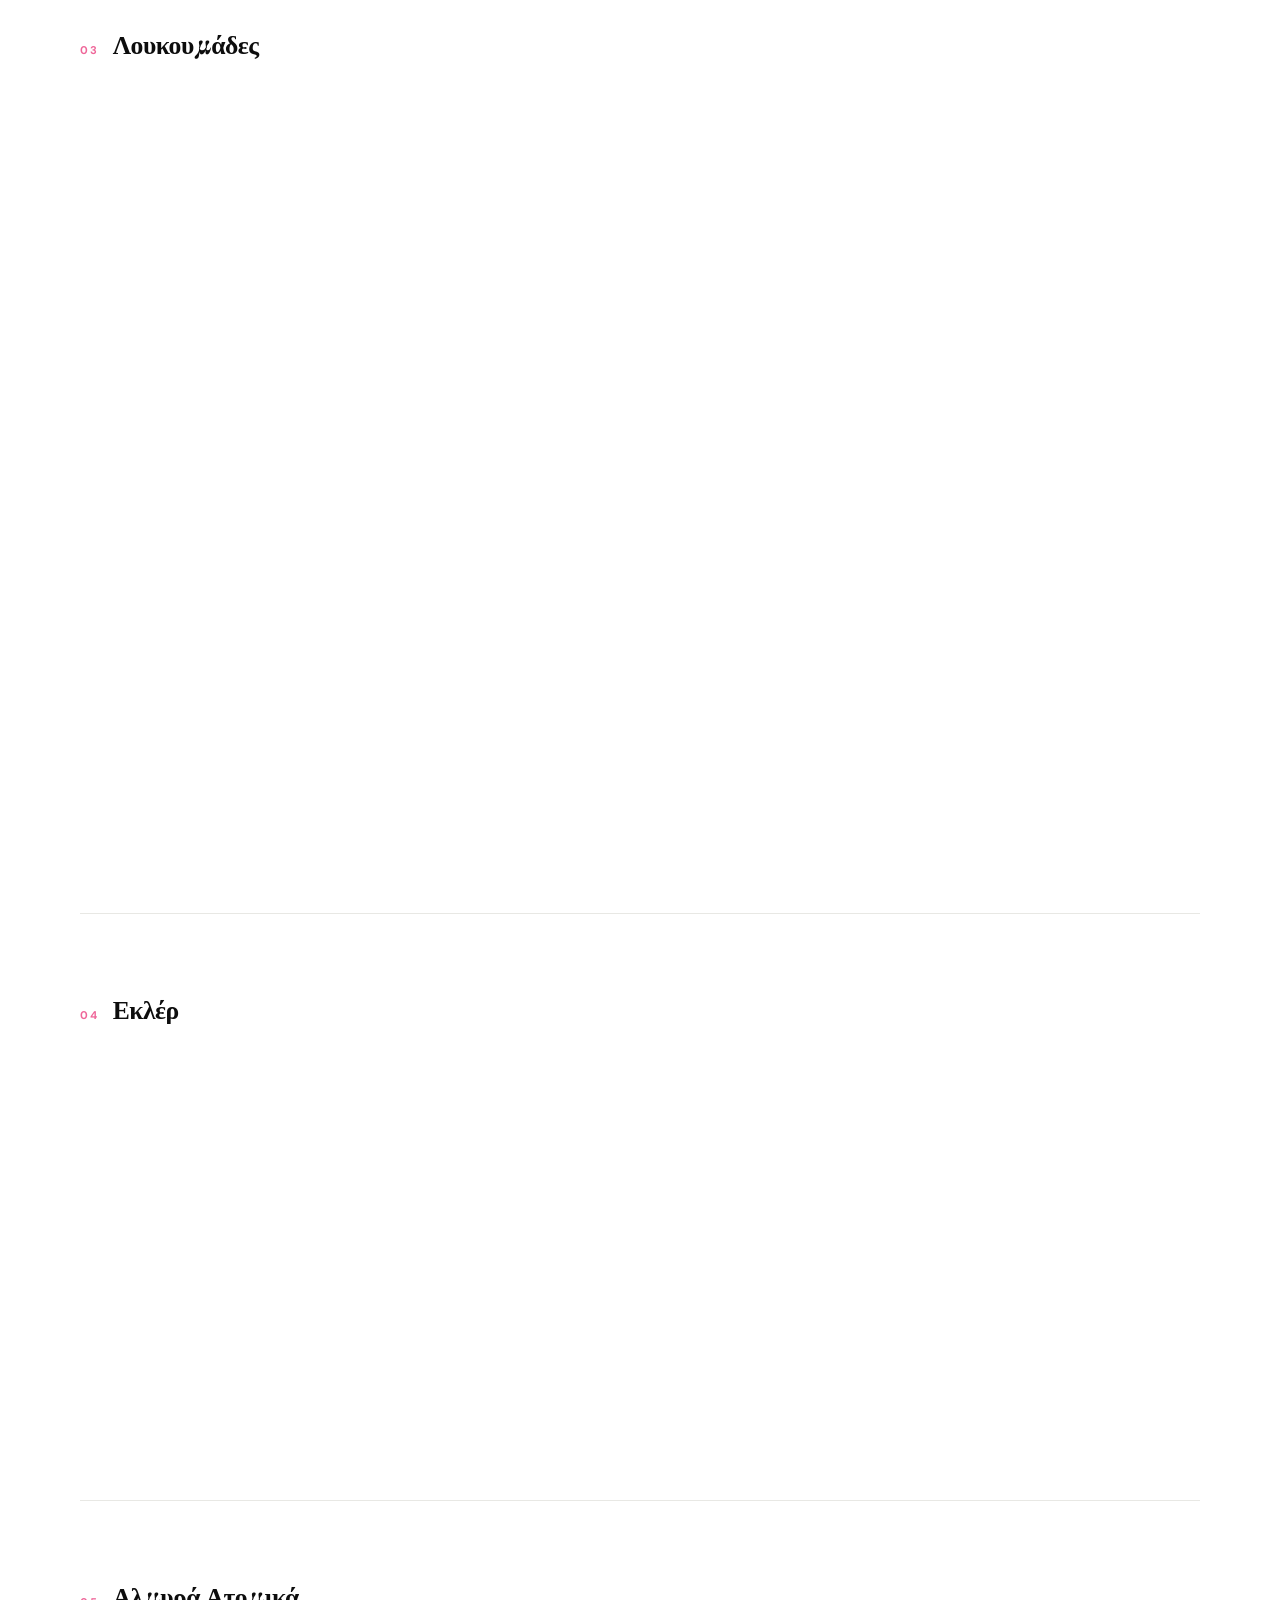
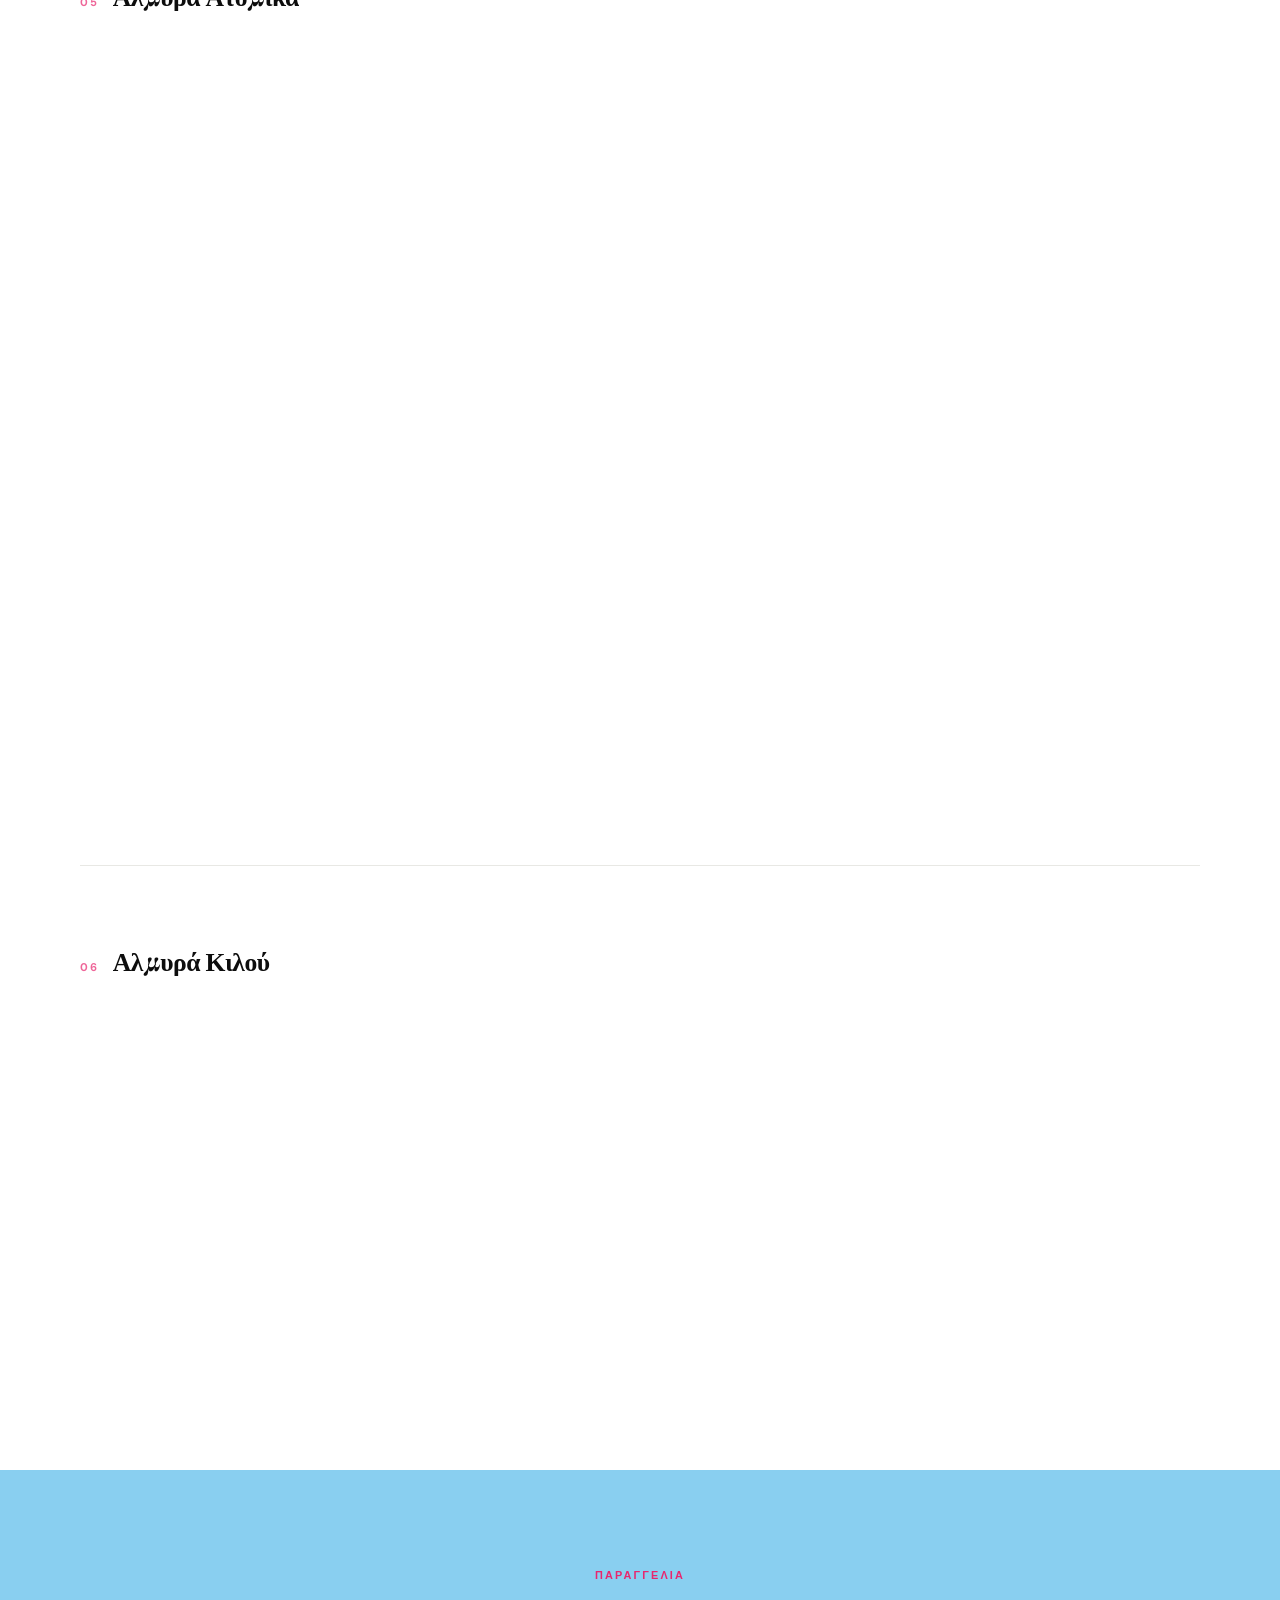
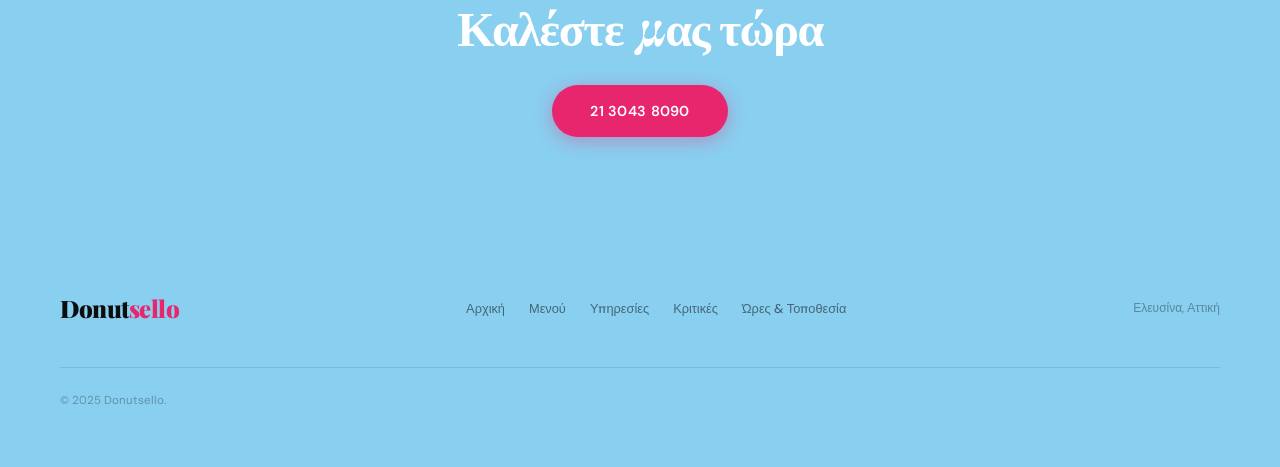
==== commit 0f0ad1ec: "." ====
--- a/menu.html
+++ b/menu.html
@@ -252,6 +252,16 @@
         <div class="m-card-body"><h3>Πιροσκί φέτα</h3>Πιροσκί με φέτα</div>
       </article>
 
+      <article class="m-card reveal">
+        <div class="m-card-img"><img src="pictures/1.1200-ΜΠΟΥΚΙΑ ΠΙΡΟΣΚΑΚΙ.png" alt="Πιροσκάκι" loading="lazy"></div>
+        <div class="m-card-body"><h3>Πιροσκάκι</h3><p>Αλμυρή γεμιστή μπουκιά.</p></div>
+      </article>
+
+      <article class="m-card reveal">
+        <div class="m-card-img"><img src="pictures/3.0700-ΖΑΜΠΟΝ-ΤΥΡΙ.png" alt="Ζαμπόν-Τυρί" loading="lazy"></div>
+        <div class="m-card-body"><h3>Ζαμπόν – Τυρί</h3><p>Κλασικό αλμυρό σνακ.</p></div>
+      </article>
+
     </div>
   </section>
 
@@ -281,26 +291,6 @@
       </article>
     </div>
   </section>
-
-  
-  <!-- Special -->
-  <section class="m-section" id="special">
-    <h2 class="m-section-title"><span>07</span> Special</h2>
-    <div class="m-grid">
-
-      <article class="m-card reveal">
-        <div class="m-card-img"><img src="pictures/1.1200-ΜΠΟΥΚΙΑ ΠΙΡΟΣΚΑΚΙ.png" alt="Πιροσκάκι" loading="lazy"></div>
-        <div class="m-card-body"><h3>Πιροσκάκι</h3><p>Αλμυρή γεμιστή μπουκιά.</p></div>
-      </article>
-
-      <article class="m-card reveal">
-        <div class="m-card-img"><img src="pictures/3.0700-ΖΑΜΠΟΝ-ΤΥΡΙ.png" alt="Ζαμπόν-Τυρί" loading="lazy"></div>
-        <div class="m-card-body"><h3>Ζαμπόν – Τυρί</h3><p>Κλασικό αλμυρό σνακ.</p></div>
-      </article>
-
-    </div>
-  </section>
-
 </main>
 
 <section class="m-cta">
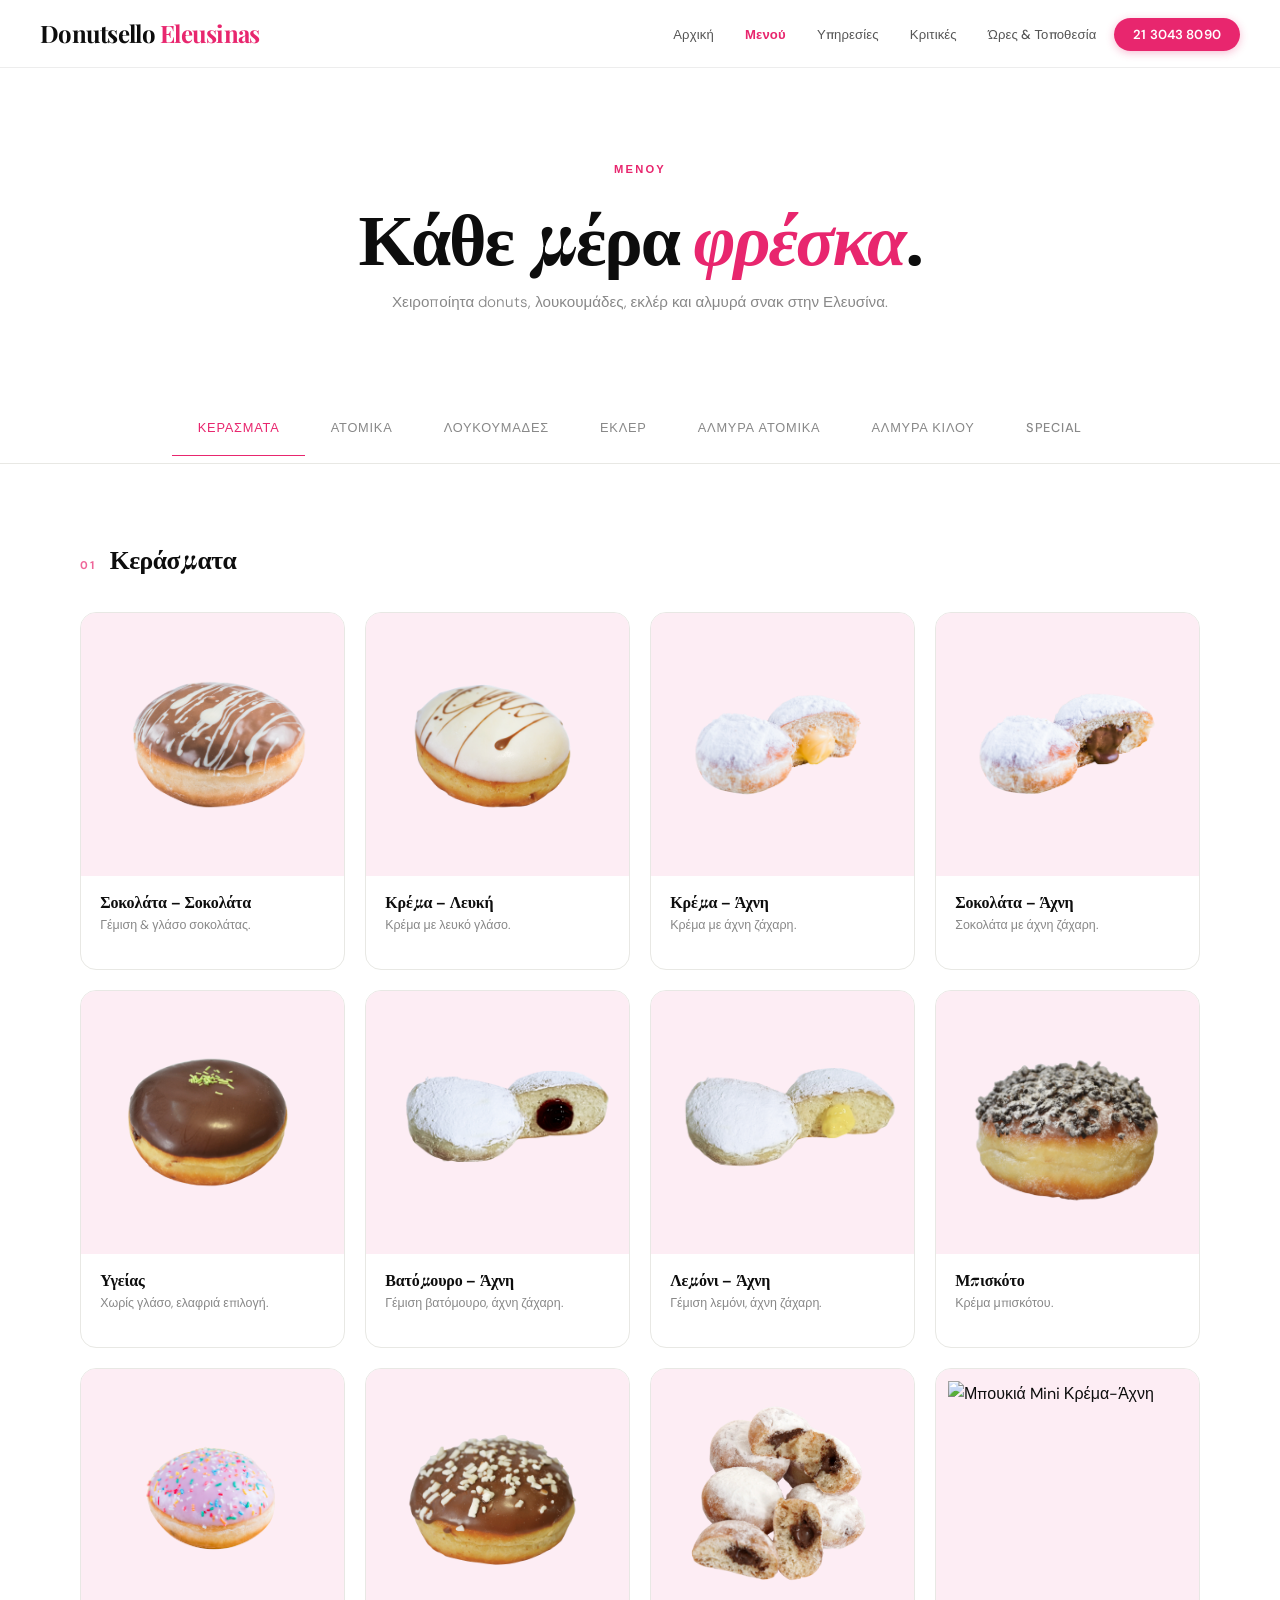
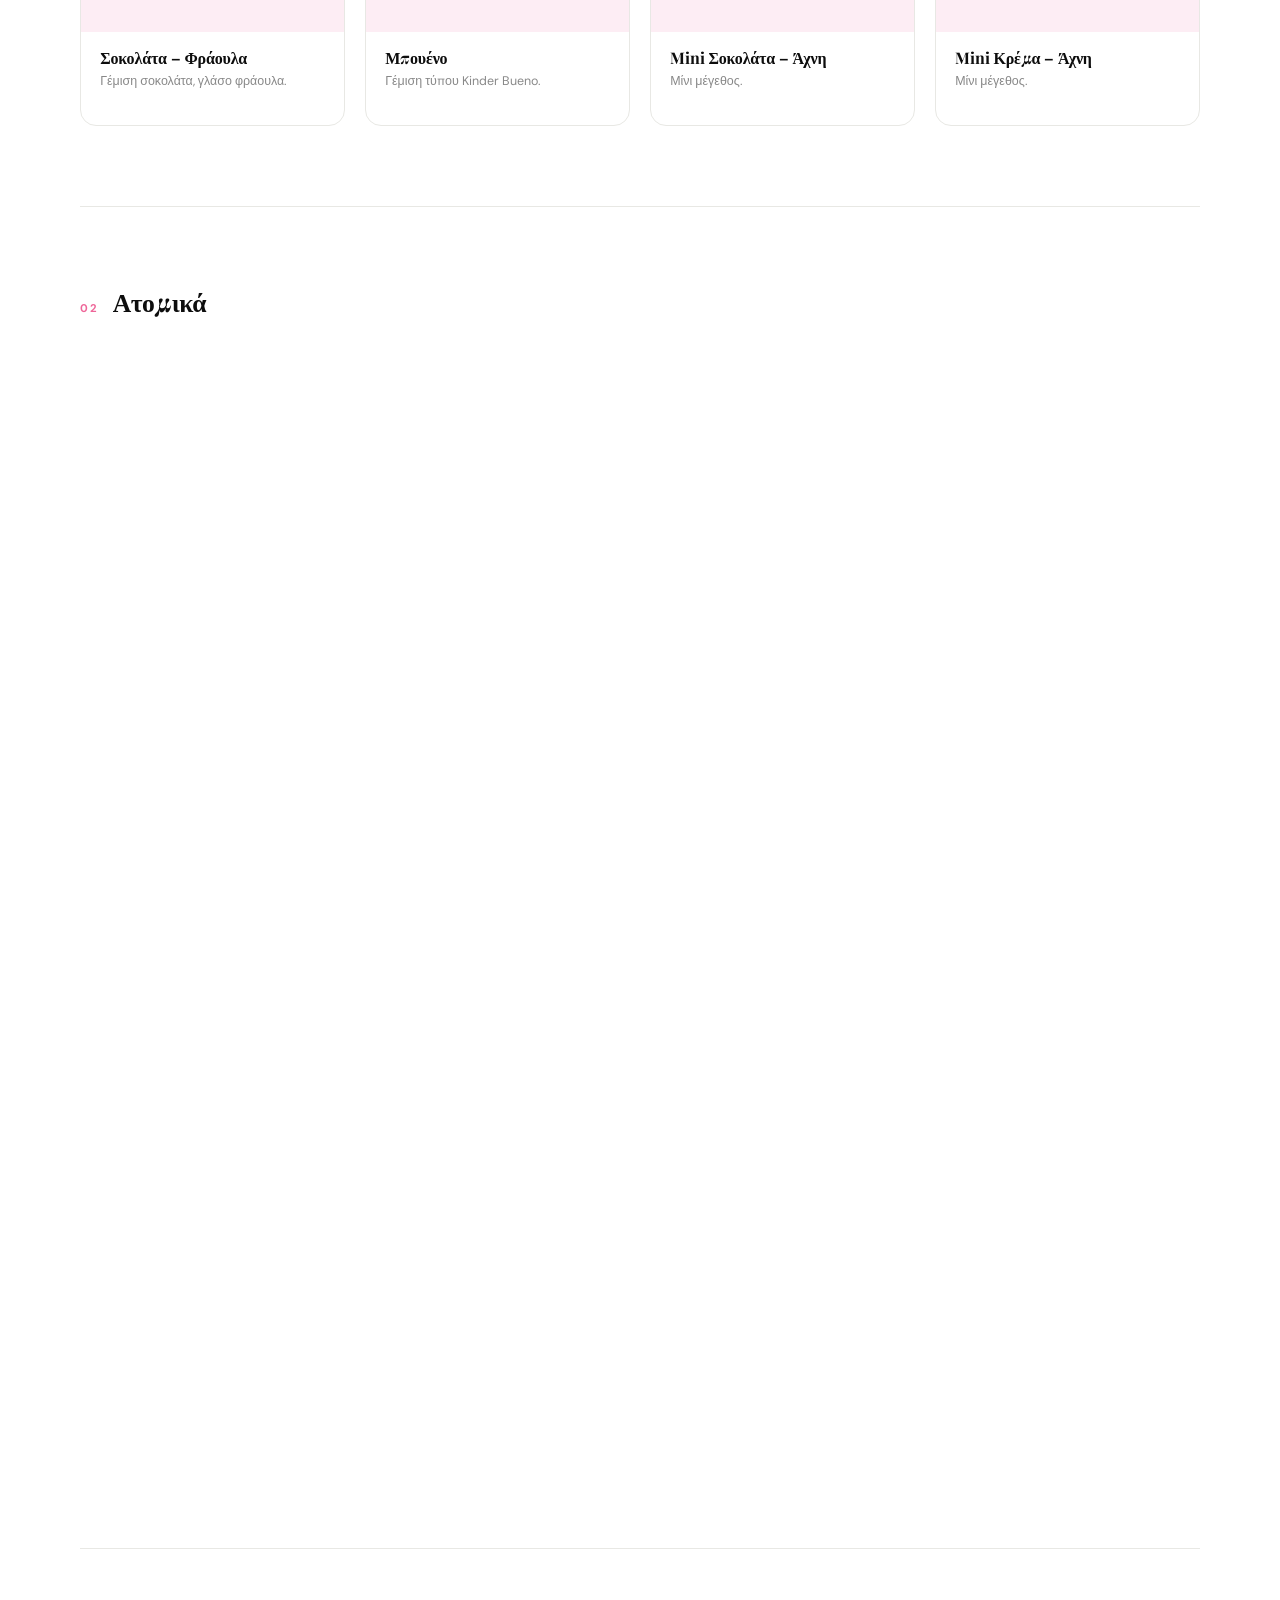
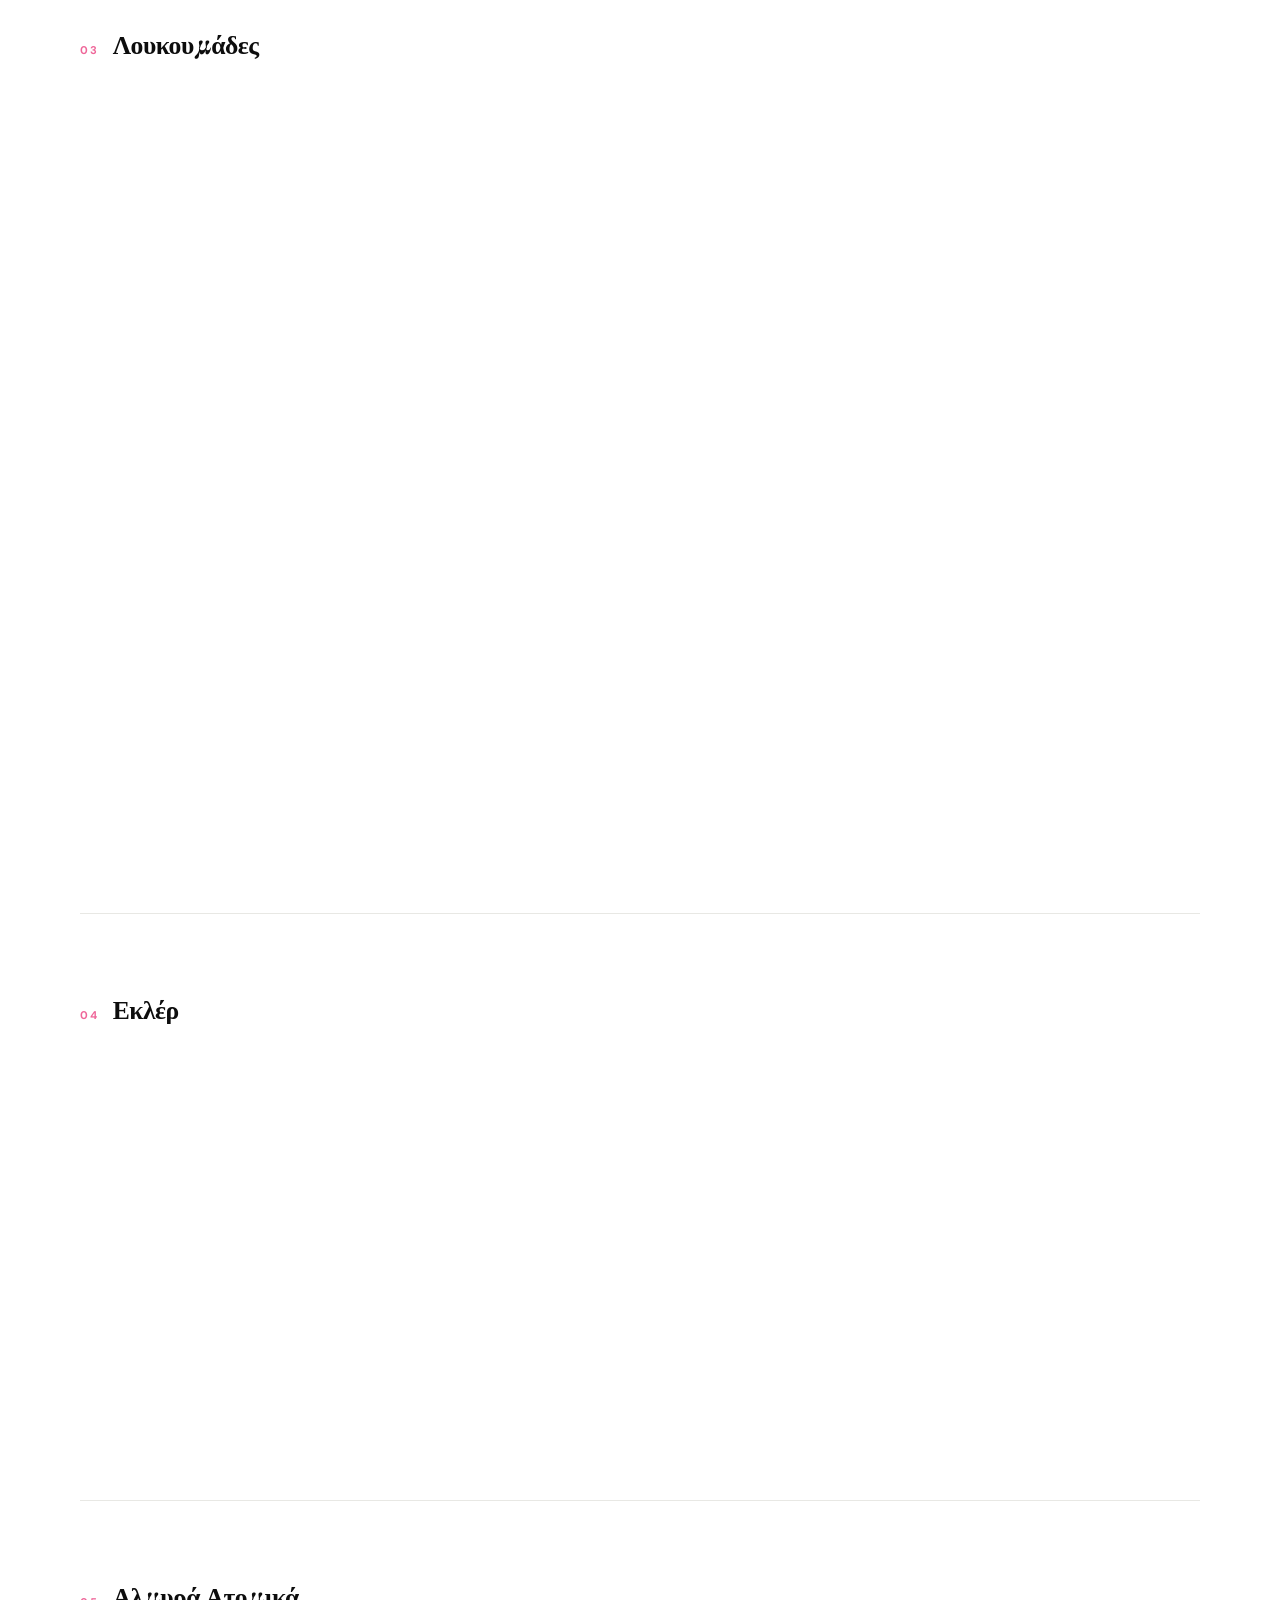
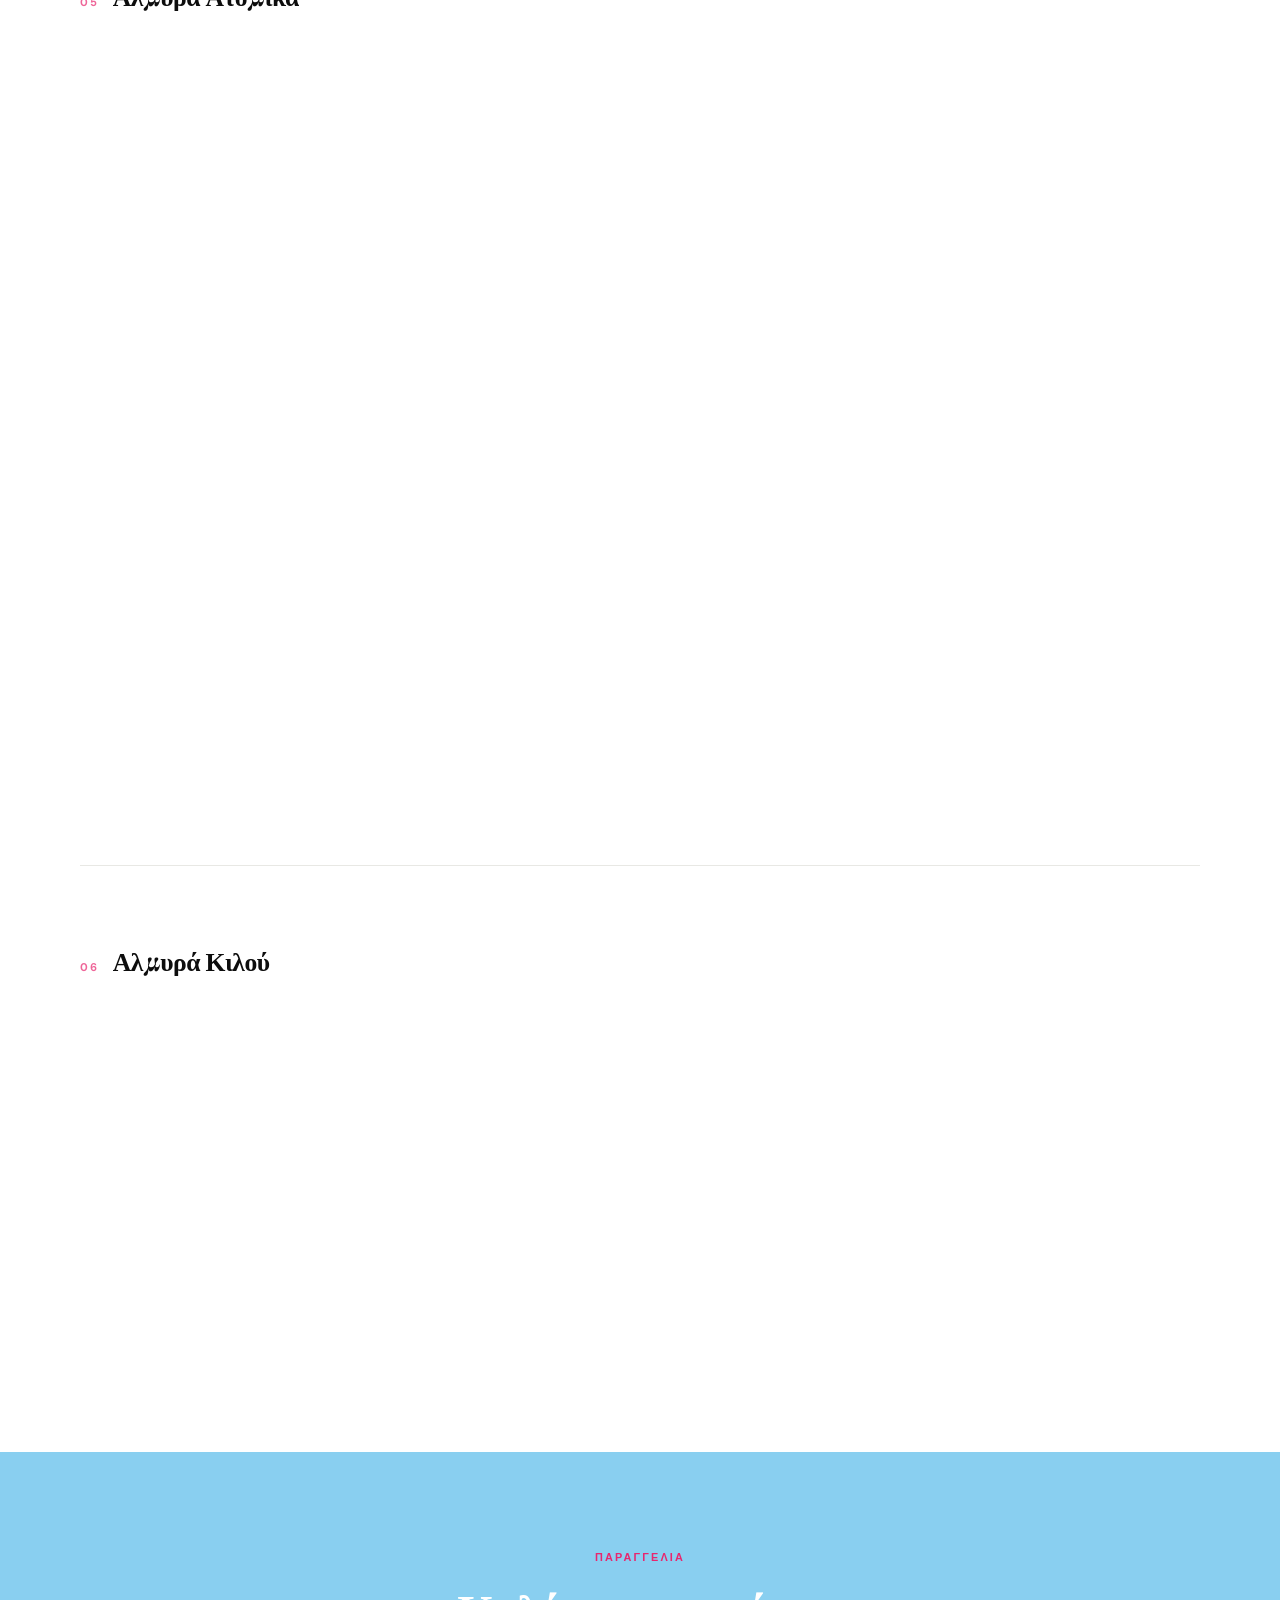
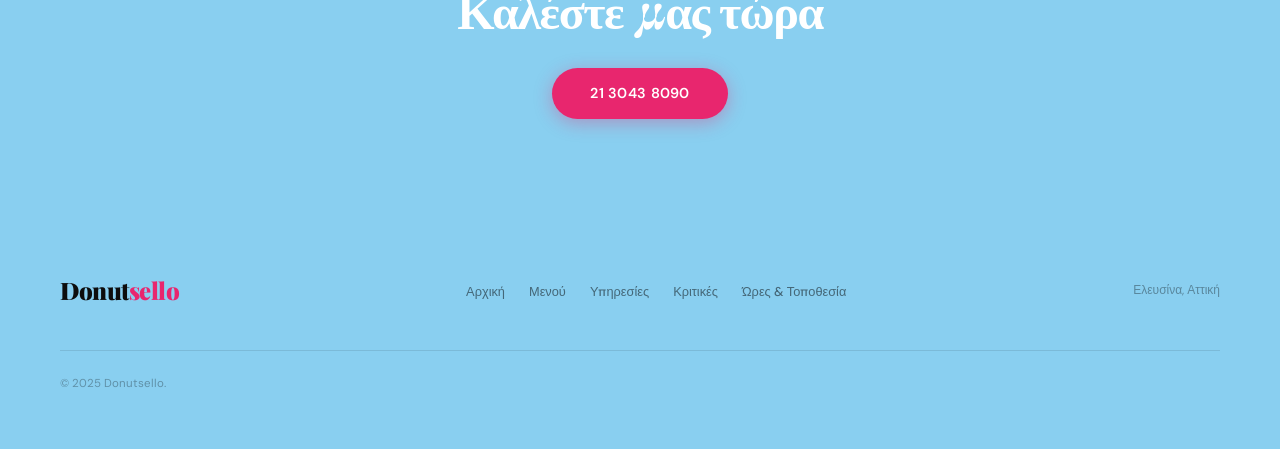
==== commit 0db0d484: "." ====
--- a/menu.html
+++ b/menu.html
@@ -244,22 +244,12 @@
 
       <article class="m-card reveal">
         <div class="m-card-img"><img src="pictures/burger.png" alt="burger" loading="lazy"></div>
-        <div class="m-card-body"><h3>Πιροσκί Μπέργκερ</h3>Πιροσκί με μπέργκερ και φέτα</div>
+        <div class="m-card-body"><h3>Πιροσκί Μπέργκερ</h3><p>Πιροσκί με μπέργκερ και φέτα</p></div>
       </article>
 
       <article class="m-card reveal">
         <div class="m-card-img"><img src="pictures/cheeseburger.png" alt="burger" loading="lazy"></div>
-        <div class="m-card-body"><h3>Πιροσκί φέτα</h3>Πιροσκί με φέτα</div>
-      </article>
-
-      <article class="m-card reveal">
-        <div class="m-card-img"><img src="pictures/1.1200-ΜΠΟΥΚΙΑ ΠΙΡΟΣΚΑΚΙ.png" alt="Πιροσκάκι" loading="lazy"></div>
-        <div class="m-card-body"><h3>Πιροσκάκι</h3><p>Αλμυρή γεμιστή μπουκιά.</p></div>
-      </article>
-
-      <article class="m-card reveal">
-        <div class="m-card-img"><img src="pictures/3.0700-ΖΑΜΠΟΝ-ΤΥΡΙ.png" alt="Ζαμπόν-Τυρί" loading="lazy"></div>
-        <div class="m-card-body"><h3>Ζαμπόν – Τυρί</h3><p>Κλασικό αλμυρό σνακ.</p></div>
+        <div class="m-card-body"><h3>Πιροσκί φέτα</h3><p>Πιροσκί με φέτα</p></div>
       </article>
 
     </div>
@@ -282,12 +272,12 @@
 
       <article class="m-card reveal">
         <div class="m-card-img"><img src="pictures/burger.png" alt="burger" loading="lazy"></div>
-        <div class="m-card-body"><h3>Μίνι Πιροσκί Μπέργκερ</h3>Μίνι πιροσκί με μπέργκερ και φέτα</div>
+        <div class="m-card-body"><h3>Μίνι Πιροσκί Μπέργκερ</h3><p>Μίνι πιροσκί με μπέργκερ και φέτα</p></div>
       </article>
 
       <article class="m-card reveal">
         <div class="m-card-img"><img src="pictures/cheeseburger.png" alt="burger" loading="lazy"></div>
-        <div class="m-card-body"><h3>Μίνι Πιροσκί φέτα</h3>Μίνι πιροσκί με φέτα</div>
+        <div class="m-card-body"><h3>Μίνι Πιροσκί φέτα</h3><p>Μίνι πιροσκί με φέτα</p></div>
       </article>
     </div>
   </section>
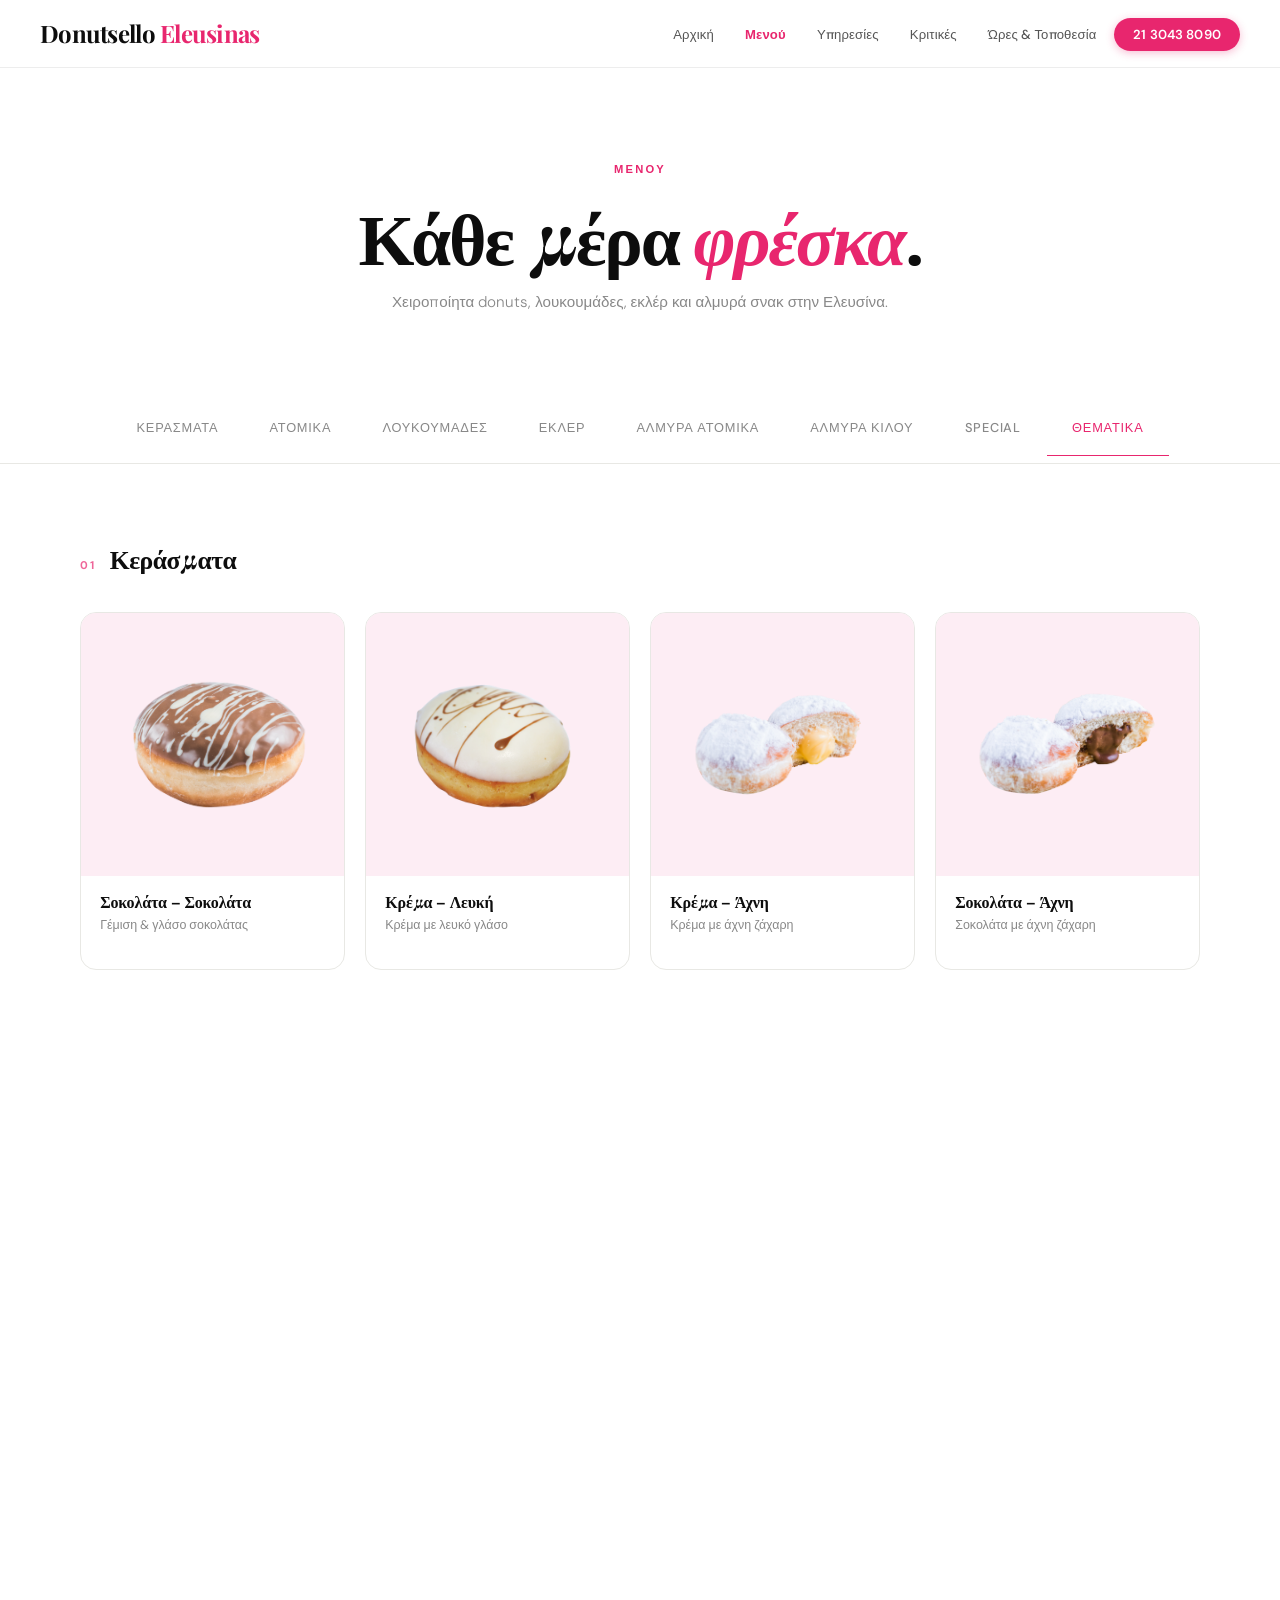
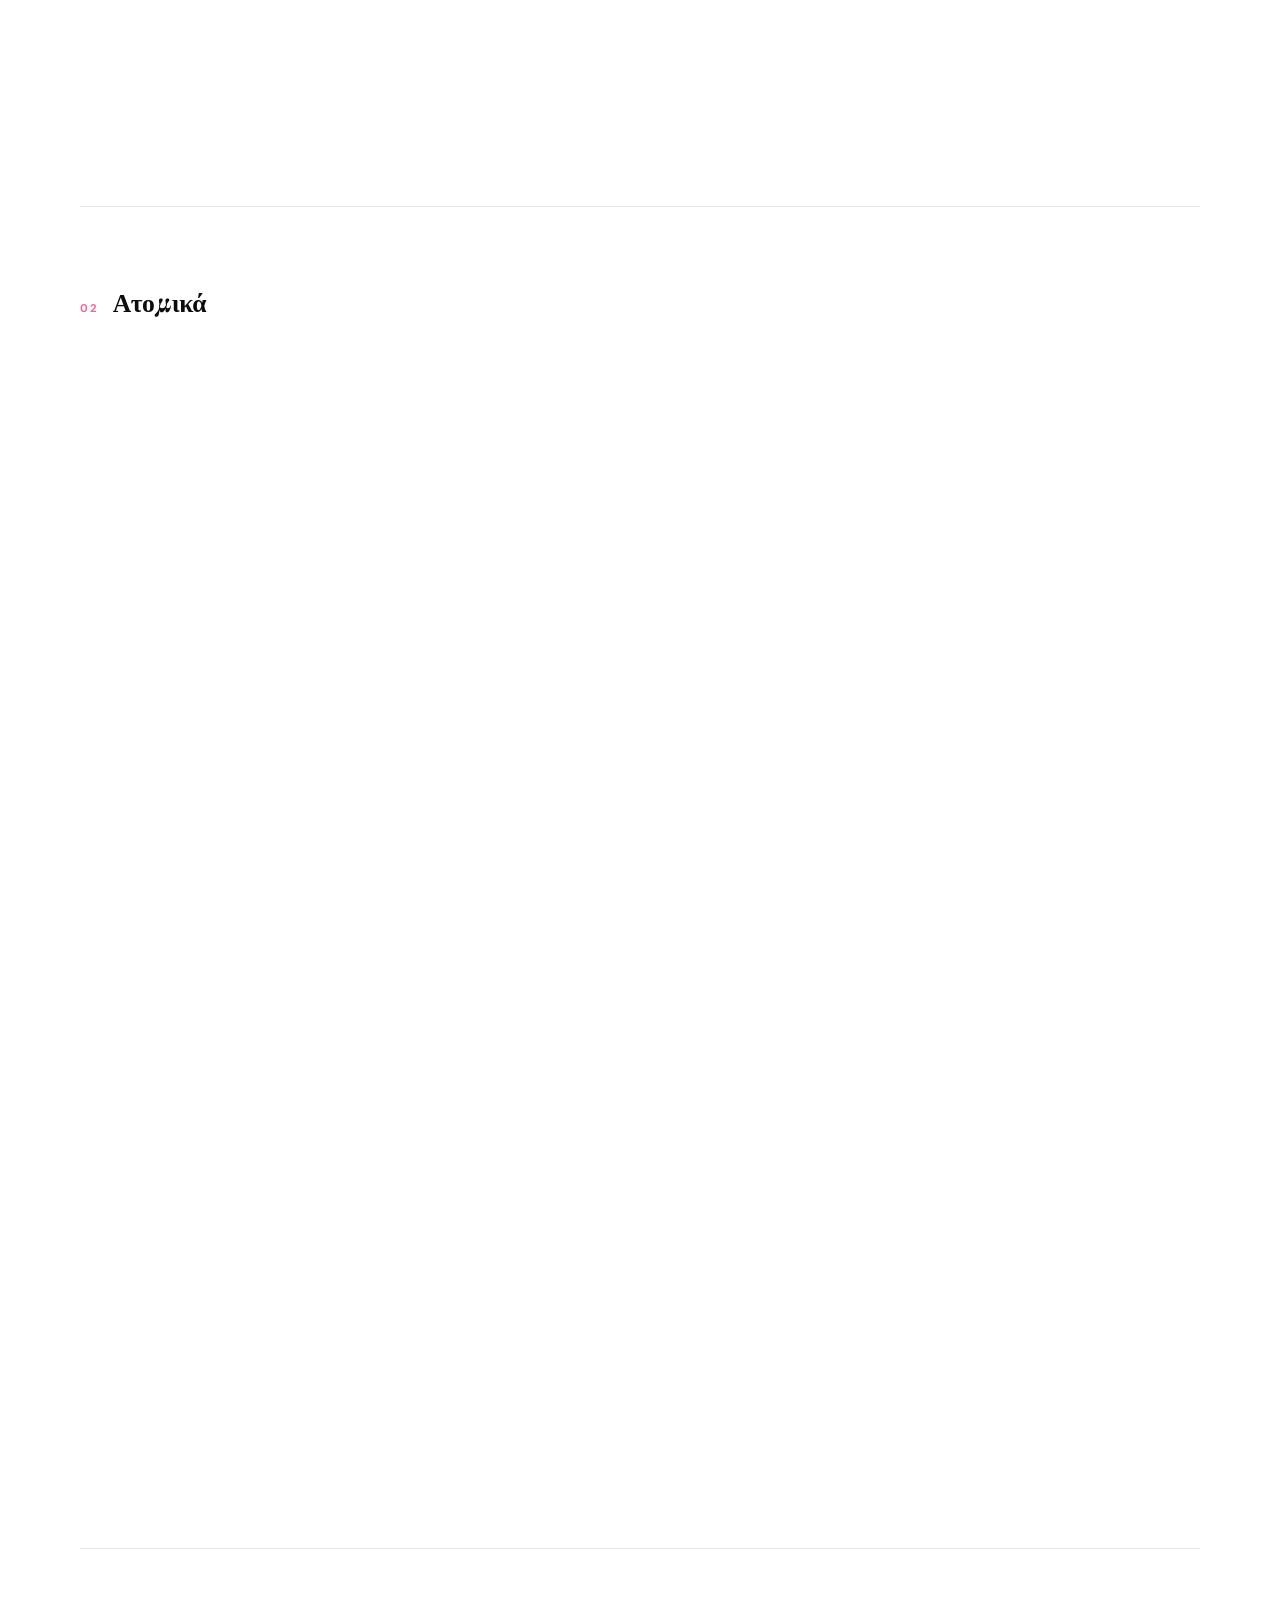
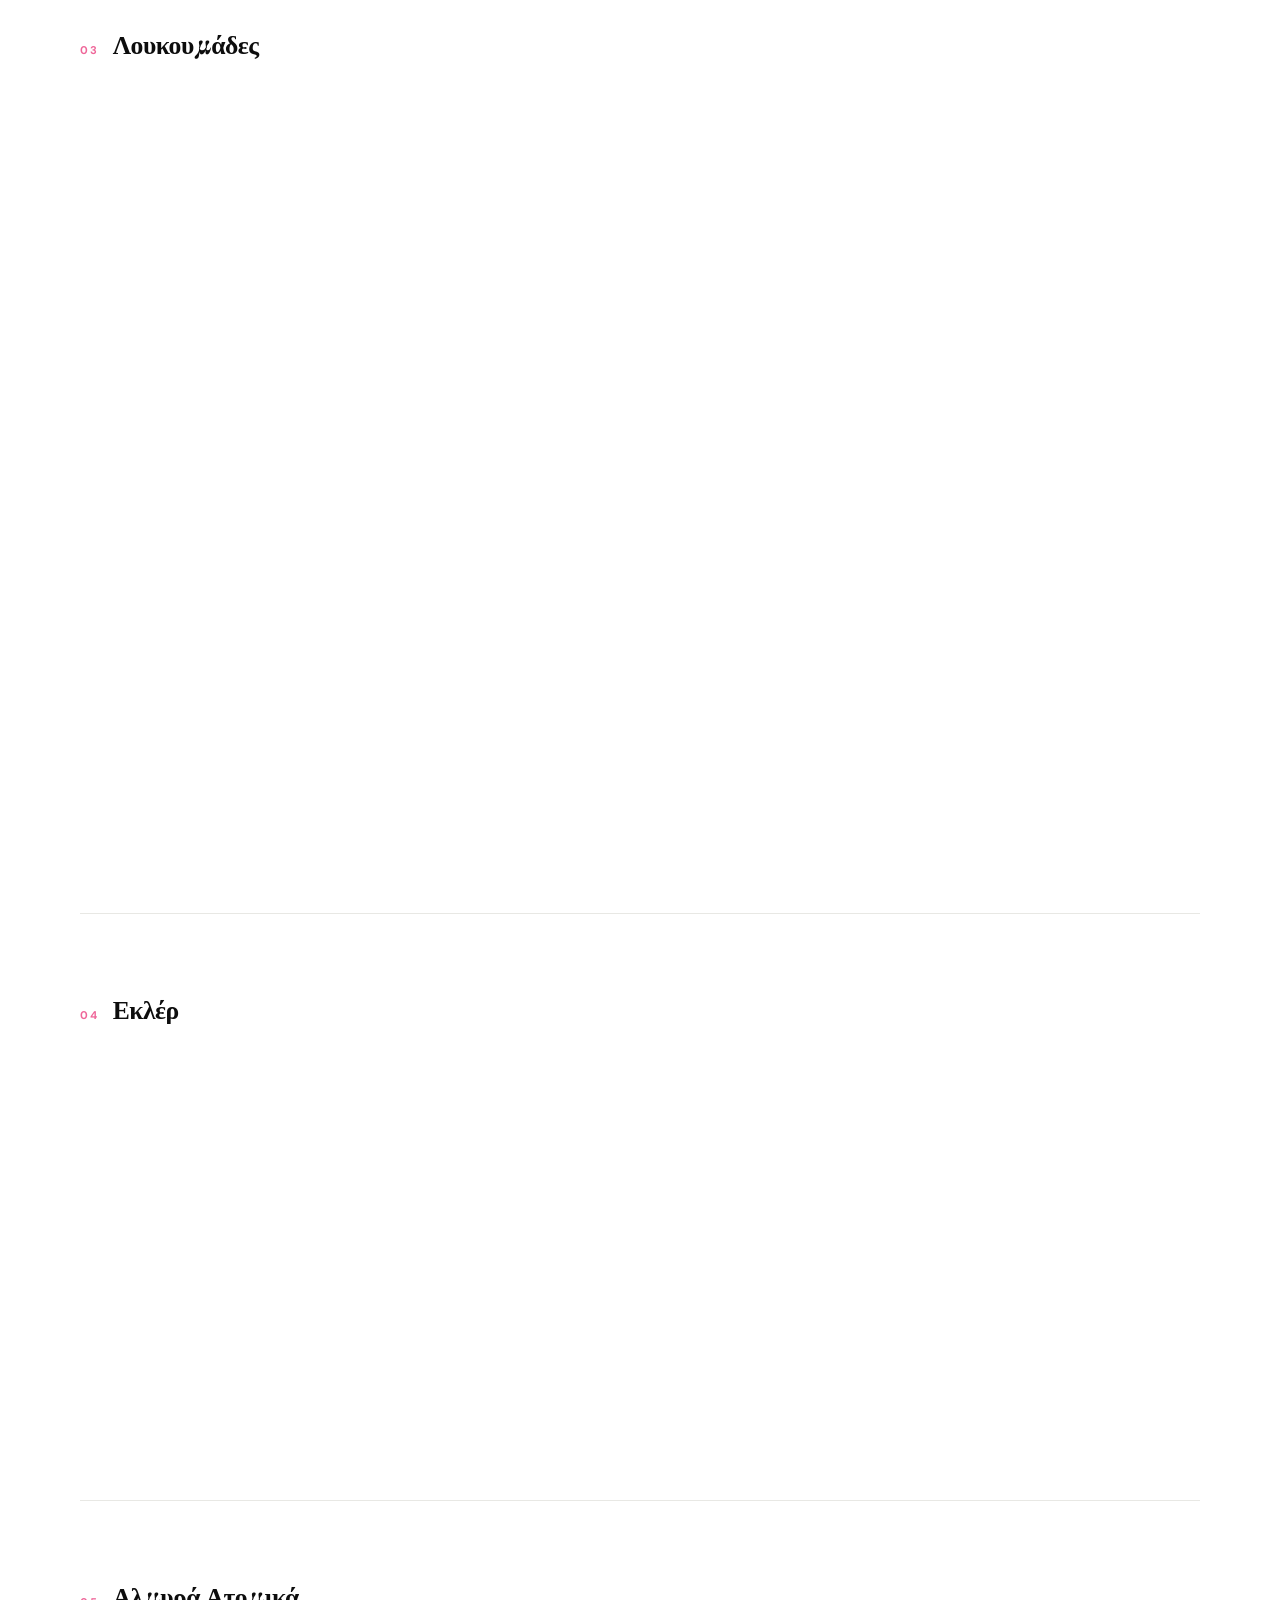
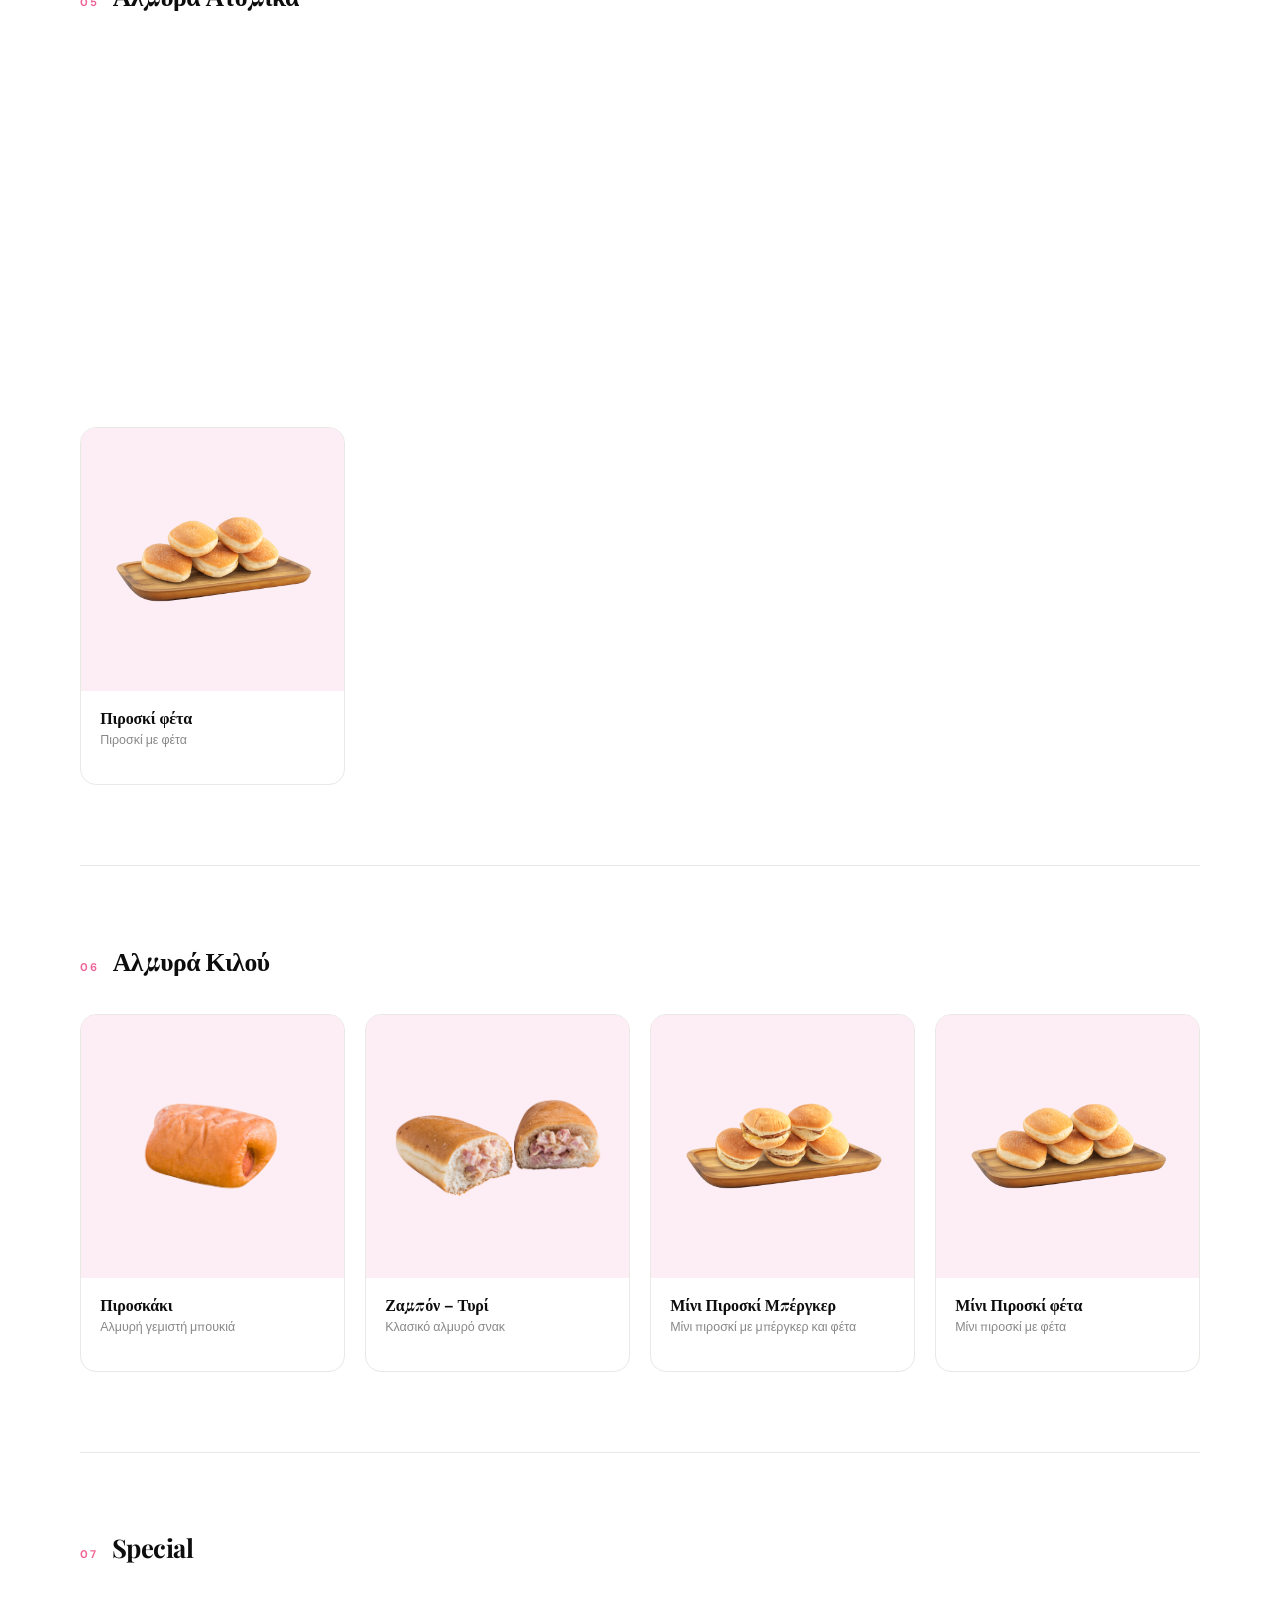
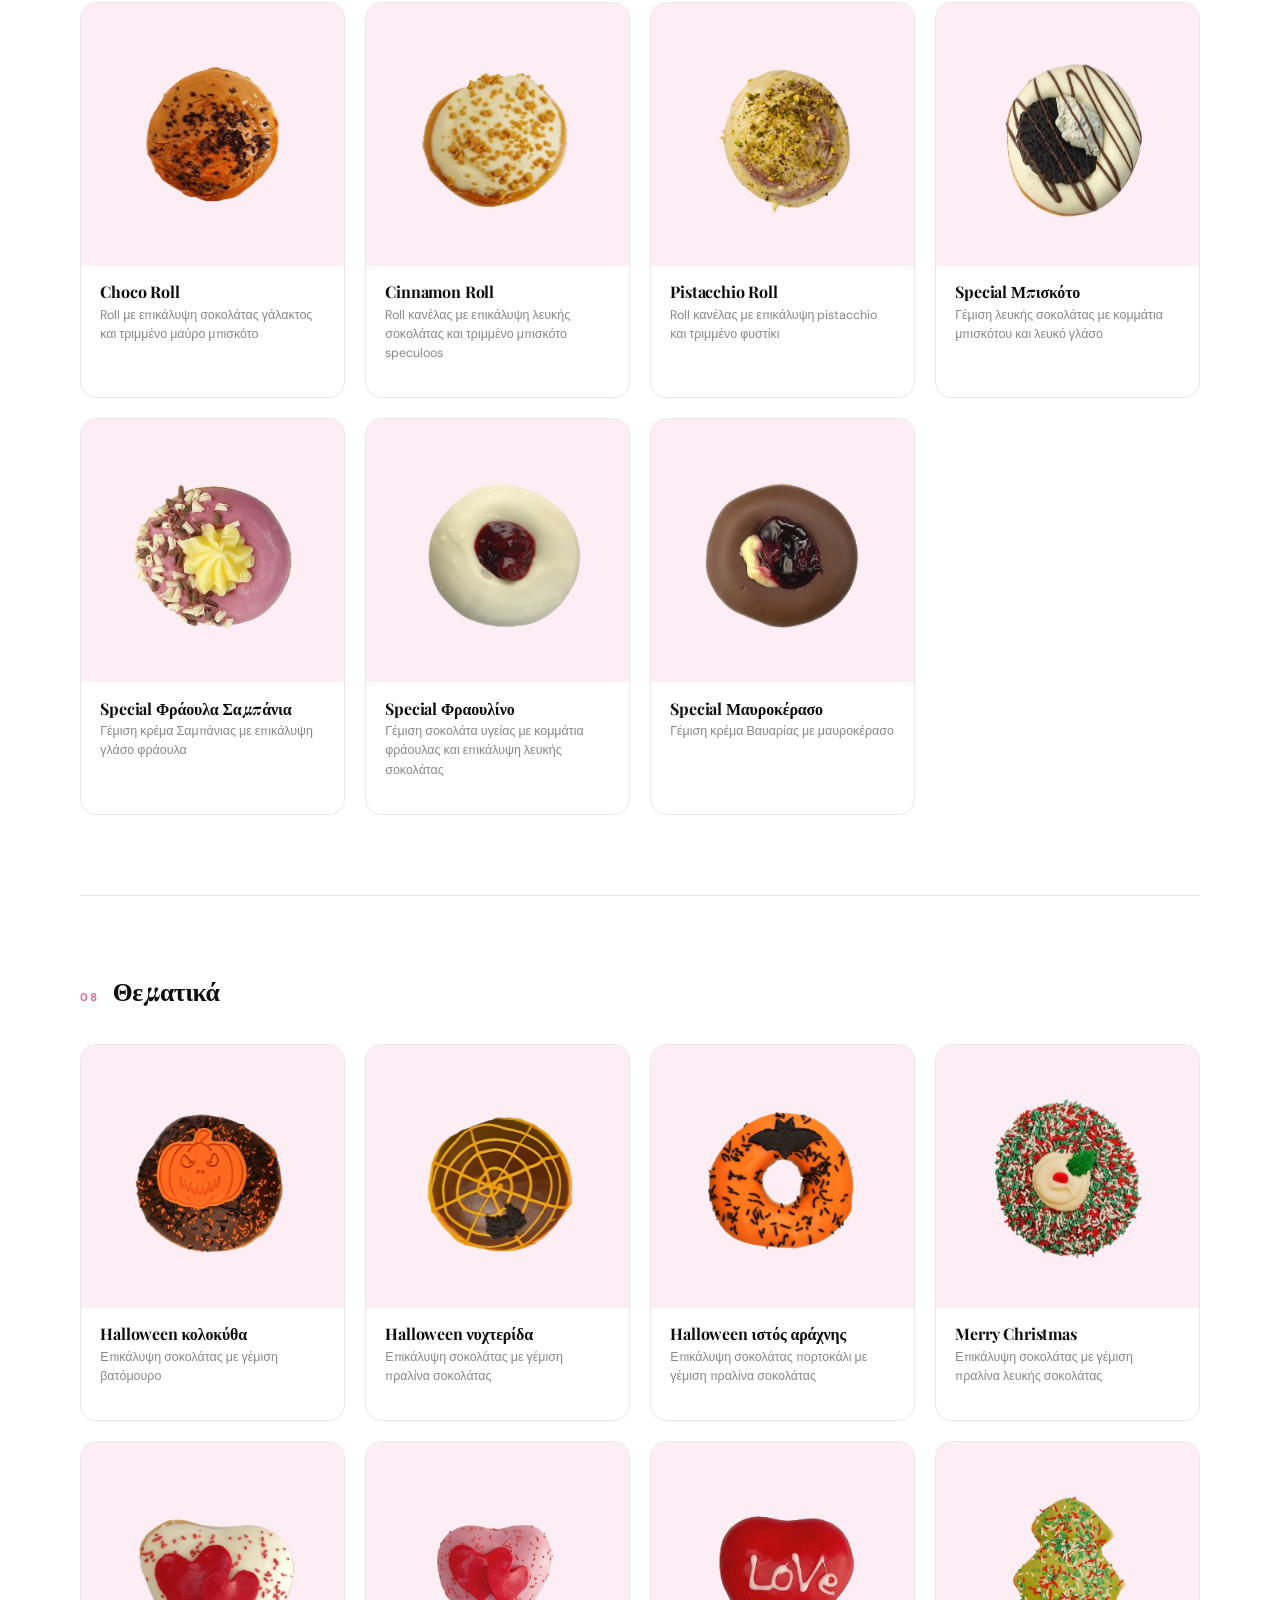
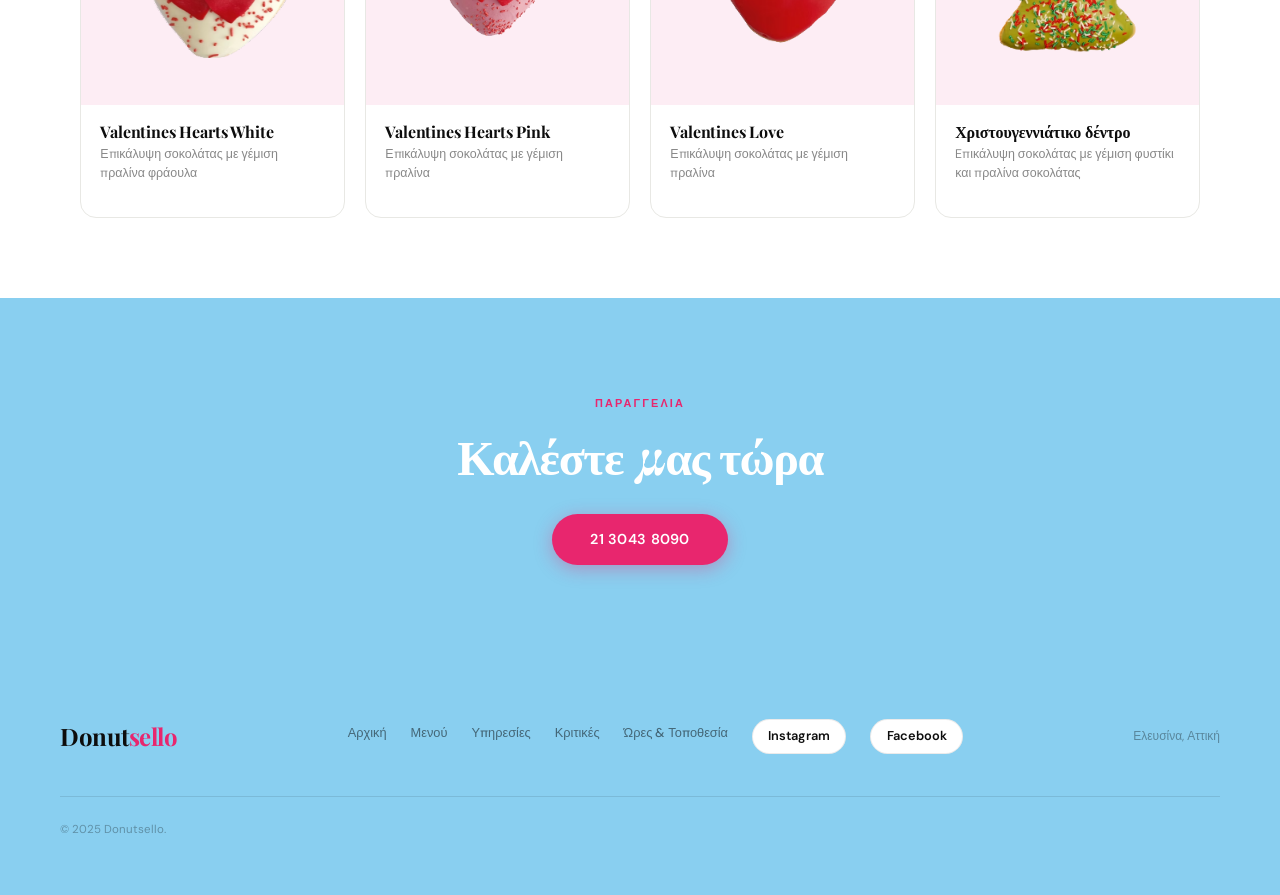
==== commit 4cc92da9: "Added special and theme donuts" ====
--- a/menu.html
+++ b/menu.html
@@ -1,402 +1,1005 @@
-<!DOCTYPE html>
+<!doctype html>
 <html lang="el">
-<head>
-<meta charset="UTF-8">
-<meta name="viewport" content="width=device-width, initial-scale=1.0">
-<title>Μενού – Donutsello | Ελευσίνα</title>
-<link rel="preconnect" href="https://fonts.googleapis.com">
-<link rel="preconnect" href="https://fonts.gstatic.com" crossorigin>
-<link href="https://fonts.googleapis.com/css2?family=Playfair+Display:ital,wght@0,700;1,700&family=DM+Sans:wght@300;400;500;600&display=swap" rel="stylesheet">
-<link rel="stylesheet" href="style.css">
-<link rel="stylesheet" href="menu.css">
-</head>
-<body>
-
-<nav>
-  <a href="index.html" class="nav-logo">Donutsello<span> Eleusinas</span></a>
-  <ul class="nav-links">
-    <li><a href="index.html">Αρχική</a></li>
-    <li><a href="menu.html" class="nav-active">Μενού</a></li>
-    <li><a href="services.html">Υπηρεσίες</a></li>
-    <li><a href="index.html#reviews">Κριτικές</a></li>
-    <li><a href="index.html#info">Ώρες & Τοποθεσία</a></li>
-    <li><a href="tel:+302130438090" class="nav-cta">21 3043 8090</a></li>
-  </ul>
-  <button class="nav-hamburger" aria-label="Μενού" aria-expanded="false">
-    <span></span><span></span><span></span>
-  </button>
-</nav>
-
-<header class="m-hero">
-  <p class="m-hero-eyebrow">Μενού</p>
-  <h1 class="m-hero-title">Κάθε μέρα <em>φρέσκα</em>.</h1>
-  <p class="m-hero-sub">Χειροποίητα donuts, λουκουμάδες, εκλέρ και αλμυρά σνακ στην Ελευσίνα.</p>
-</header>
-
-<nav class="m-tabs" aria-label="Κατηγορίες">
-  <a href="#mpoukies" class="m-tab m-tab--active">Κεράσματα</a>
-  <a href="#stronggyla" class="m-tab">Ατομικά</a>
-  <a href="#loukoumades" class="m-tab">Λουκουμάδες</a>
-  <a href="#ekler" class="m-tab">Εκλέρ</a>
-  <a href="#almyra1" class="m-tab">Αλμυρά Ατομικά</a>
-  <a href="#almyra2" class="m-tab">Αλμυρά Κιλού</a>
-  <a href="#special" class="m-tab">Special</a>
-</nav>
-
-<main class="m-main">
-
-  <!-- ΚΕΡΑΣΜΑΤΑ -->
-  <section class="m-section" id="mpoukies">
-    <h2 class="m-section-title"><span>01</span> Κεράσματα</h2>
-    <div class="m-grid">
-
-      <article class="m-card reveal">
-        <div class="m-card-img"><img src="pictures/1.1002-ΜΠΟΥΚΙΑ ΣΟΚ-ΣΟΚ.png" alt="Μπουκιά Σοκολάτα-Σοκολάτα" loading="lazy"></div>
-        <div class="m-card-body"><h3>Σοκολάτα – Σοκολάτα</h3><p>Γέμιση & γλάσο σοκολάτας.</p></div>
-      </article>
-
-      <article class="m-card reveal">
-        <div class="m-card-img"><img src="pictures/1.1003-ΜΠΟΥΚΙΑ ΚΡΕΜΑ-ΛΕΥΚΗ.png" alt="Μπουκιά Κρέμα-Λευκή" loading="lazy"></div>
-        <div class="m-card-body"><h3>Κρέμα – Λευκή</h3><p>Κρέμα με λευκό γλάσο.</p></div>
-      </article>
-
-      <article class="m-card reveal">
-        <div class="m-card-img"><img src="pictures/1.1004-ΜΠΟΥΚΙΑ ΚΡΕΜΑ-ΑΧΝΗ.png" alt="Μπουκιά Κρέμα-Άχνη" loading="lazy"></div>
-        <div class="m-card-body"><h3>Κρέμα – Άχνη</h3><p>Κρέμα με άχνη ζάχαρη.</p></div>
-      </article>
-
-      <article class="m-card reveal">
-        <div class="m-card-img"><img src="pictures/1.1006-ΜΠΟΥΚΙΑ ΣΟΚΟΛ-ΑΧΝΗ.png" alt="Μπουκιά Σοκολάτα-Άχνη" loading="lazy"></div>
-        <div class="m-card-body"><h3>Σοκολάτα – Άχνη</h3><p>Σοκολάτα με άχνη ζάχαρη.</p></div>
-      </article>
-
-      <article class="m-card reveal">
-        <div class="m-card-img"><img src="pictures/1.1007-ΜΠΟΥΚΙΑ ΥΓΕΙΑΣ.png" alt="Μπουκιά Υγείας" loading="lazy"></div>
-        <div class="m-card-body"><h3>Υγείας</h3><p>Χωρίς γλάσο, ελαφριά επιλογή.</p></div>
-      </article>
-
-      <article class="m-card reveal">
-        <div class="m-card-img"><img src="pictures/1.1009-ΜΠΟΥΚΙΑ ΒΑΤΟΜΟΥΡΟ-ΑΧΝΗ.png" alt="Μπουκιά Βατόμουρο-Άχνη" loading="lazy"></div>
-        <div class="m-card-body"><h3>Βατόμουρο – Άχνη</h3><p>Γέμιση βατόμουρο, άχνη ζάχαρη.</p></div>
-      </article>
-
-      <article class="m-card reveal">
-        <div class="m-card-img"><img src="pictures/1.1012-ΜΠΟΥΚΙΑ ΛΕΜΟΝΙ-ΑΧΝΗ.png" alt="Μπουκιά Λεμόνι-Άχνη" loading="lazy"></div>
-        <div class="m-card-body"><h3>Λεμόνι – Άχνη</h3><p>Γέμιση λεμόνι, άχνη ζάχαρη.</p></div>
-      </article>
-
-      <article class="m-card reveal">
-        <div class="m-card-img"><img src="pictures/1.1017-ΜΠΟΥΚΙΑ ΜΠΙΣΚΟΤΟ.png" alt="Μπουκιά Μπισκότο" loading="lazy"></div>
-        <div class="m-card-body"><h3>Μπισκότο</h3><p>Κρέμα μπισκότου.</p></div>
-      </article>
-
-      <article class="m-card reveal">
-        <div class="m-card-img"><img src="pictures/1.1019-ΜΠΟΥΚΙΑ ΣΟΚΟΛ-ΦΡΑΟΥΛΑ.png" alt="Μπουκιά Σοκολάτα-Φράουλα" loading="lazy"></div>
-        <div class="m-card-body"><h3>Σοκολάτα – Φράουλα</h3><p>Γέμιση σοκολάτα, γλάσο φράουλα.</p></div>
-      </article>
-
-      <article class="m-card reveal">
-        <div class="m-card-img"><img src="pictures/1.1022-ΜΠΟΥΚΙΑ ΜΠΟΥΕΝΟ.png" alt="Μπουκιά Μπουένο" loading="lazy"></div>
-        <div class="m-card-body"><h3>Μπουένο</h3><p>Γέμιση τύπου Kinder Bueno.</p></div>
-      </article>
-
-      <article class="m-card reveal">
-        <div class="m-card-img"><img src="pictures/7.0201-ΜΠΟΥΚΙΑ ΜΙΝΙ ΣΟΚΟΛ-ΑΧΝΗ.png" alt="Μπουκιά Mini Σοκολάτα-Άχνη" loading="lazy"></div>
-        <div class="m-card-body"><h3>Mini Σοκολάτα – Άχνη</h3><p>Μίνι μέγεθος.</p></div>
-      </article>
-
-      <article class="m-card reveal">
-        <div class="m-card-img"><img src="pictures/7.0202-ΜΠΟΥΚΙΑ ΜΙΝΙ ΚΡΕΜΑ-ΑΧΝΗ.png" alt="Μπουκιά Mini Κρέμα-Άχνη" loading="lazy"></div>
-        <div class="m-card-body"><h3>Mini Κρέμα – Άχνη</h3><p>Μίνι μέγεθος.</p></div>
-      </article>
-
+  <head>
+    <meta charset="UTF-8" />
+    <meta name="viewport" content="width=device-width, initial-scale=1.0" />
+    <title>Μενού – Donutsello | Ελευσίνα</title>
+    <link rel="preconnect" href="https://fonts.googleapis.com" />
+    <link rel="preconnect" href="https://fonts.gstatic.com" crossorigin />
+    <link
+      href="https://fonts.googleapis.com/css2?family=Playfair+Display:ital,wght@0,700;1,700&family=DM+Sans:wght@300;400;500;600&display=swap"
+      rel="stylesheet"
+    />
+    <link rel="stylesheet" href="style.css" />
+    <link rel="stylesheet" href="menu.css" />
+  </head>
+  <body>
+    <nav>
+      <a href="index.html" class="nav-logo"
+        >Donutsello<span> Eleusinas</span></a
+      >
+      <ul class="nav-links">
+        <li><a href="index.html">Αρχική</a></li>
+        <li><a href="menu.html" class="nav-active">Μενού</a></li>
+        <li><a href="services.html">Υπηρεσίες</a></li>
+        <li><a href="index.html#reviews">Κριτικές</a></li>
+        <li><a href="index.html#info">Ώρες & Τοποθεσία</a></li>
+        <li><a href="tel:+302130438090" class="nav-cta">21 3043 8090</a></li>
+      </ul>
+      <button class="nav-hamburger" aria-label="Μενού" aria-expanded="false">
+        <span></span><span></span><span></span>
+      </button>
+    </nav>
+
+    <header class="m-hero">
+      <p class="m-hero-eyebrow">Μενού</p>
+      <h1 class="m-hero-title">Κάθε μέρα <em>φρέσκα</em>.</h1>
+      <p class="m-hero-sub">
+        Χειροποίητα donuts, λουκουμάδες, εκλέρ και αλμυρά σνακ στην Ελευσίνα.
+      </p>
+    </header>
+
+    <nav class="m-tabs" aria-label="Κατηγορίες">
+      <a href="#mpoukies" class="m-tab m-tab--active">Κεράσματα</a>
+      <a href="#stronggyla" class="m-tab">Ατομικά</a>
+      <a href="#loukoumades" class="m-tab">Λουκουμάδες</a>
+      <a href="#ekler" class="m-tab">Εκλέρ</a>
+      <a href="#almyra1" class="m-tab">Αλμυρά Ατομικά</a>
+      <a href="#almyra2" class="m-tab">Αλμυρά Κιλού</a>
+      <a href="#special" class="m-tab">Special</a>
+      <a href="#thematika" class="m-tab">Θεματικά</a>
+    </nav>
+
+    <main class="m-main">
+      <!-- ΚΕΡΑΣΜΑΤΑ -->
+      <section class="m-section" id="mpoukies">
+        <h2 class="m-section-title"><span>01</span> Κεράσματα</h2>
+        <div class="m-grid">
+          <article class="m-card reveal">
+            <div class="m-card-img">
+              <img
+                src="pictures/1.1002-ΜΠΟΥΚΙΑ ΣΟΚ-ΣΟΚ.png"
+                alt="Μπουκιά Σοκολάτα-Σοκολάτα"
+                loading="lazy"
+              />
+            </div>
+            <div class="m-card-body">
+              <h3>Σοκολάτα – Σοκολάτα</h3>
+              <p>Γέμιση & γλάσο σοκολάτας</p>
+            </div>
+          </article>
+
+          <article class="m-card reveal">
+            <div class="m-card-img">
+              <img
+                src="pictures/1.1003-ΜΠΟΥΚΙΑ ΚΡΕΜΑ-ΛΕΥΚΗ.png"
+                alt="Μπουκιά Κρέμα-Λευκή"
+                loading="lazy"
+              />
+            </div>
+            <div class="m-card-body">
+              <h3>Κρέμα – Λευκή</h3>
+              <p>Κρέμα με λευκό γλάσο</p>
+            </div>
+          </article>
+
+          <article class="m-card reveal">
+            <div class="m-card-img">
+              <img
+                src="pictures/1.1004-ΜΠΟΥΚΙΑ ΚΡΕΜΑ-ΑΧΝΗ.png"
+                alt="Μπουκιά Κρέμα-Άχνη"
+                loading="lazy"
+              />
+            </div>
+            <div class="m-card-body">
+              <h3>Κρέμα – Άχνη</h3>
+              <p>Κρέμα με άχνη ζάχαρη</p>
+            </div>
+          </article>
+
+          <article class="m-card reveal">
+            <div class="m-card-img">
+              <img
+                src="pictures/1.1006-ΜΠΟΥΚΙΑ ΣΟΚΟΛ-ΑΧΝΗ.png"
+                alt="Μπουκιά Σοκολάτα-Άχνη"
+                loading="lazy"
+              />
+            </div>
+            <div class="m-card-body">
+              <h3>Σοκολάτα – Άχνη</h3>
+              <p>Σοκολάτα με άχνη ζάχαρη</p>
+            </div>
+          </article>
+
+          <article class="m-card reveal">
+            <div class="m-card-img">
+              <img
+                src="pictures/1.1007-ΜΠΟΥΚΙΑ ΥΓΕΙΑΣ.png"
+                alt="Μπουκιά Υγείας"
+                loading="lazy"
+              />
+            </div>
+            <div class="m-card-body">
+              <h3>Υγείας</h3>
+              <p>Χωρίς γλάσο, ελαφριά επιλογή</p>
+            </div>
+          </article>
+
+          <article class="m-card reveal">
+            <div class="m-card-img">
+              <img
+                src="pictures/1.1009-ΜΠΟΥΚΙΑ ΒΑΤΟΜΟΥΡΟ-ΑΧΝΗ.png"
+                alt="Μπουκιά Βατόμουρο-Άχνη"
+                loading="lazy"
+              />
+            </div>
+            <div class="m-card-body">
+              <h3>Βατόμουρο – Άχνη</h3>
+              <p>Γέμιση βατόμουρο, άχνη ζάχαρη</p>
+            </div>
+          </article>
+
+          <article class="m-card reveal">
+            <div class="m-card-img">
+              <img
+                src="pictures/1.1012-ΜΠΟΥΚΙΑ ΛΕΜΟΝΙ-ΑΧΝΗ.png"
+                alt="Μπουκιά Λεμόνι-Άχνη"
+                loading="lazy"
+              />
+            </div>
+            <div class="m-card-body">
+              <h3>Λεμόνι – Άχνη</h3>
+              <p>Γέμιση λεμόνι, άχνη ζάχαρη</p>
+            </div>
+          </article>
+
+          <article class="m-card reveal">
+            <div class="m-card-img">
+              <img
+                src="pictures/1.1017-ΜΠΟΥΚΙΑ ΜΠΙΣΚΟΤΟ.png"
+                alt="Μπουκιά Μπισκότο"
+                loading="lazy"
+              />
+            </div>
+            <div class="m-card-body">
+              <h3>Μπισκότο</h3>
+              <p>Κρέμα μπισκότου</p>
+            </div>
+          </article>
+
+          <article class="m-card reveal">
+            <div class="m-card-img">
+              <img
+                src="pictures/1.1019-ΜΠΟΥΚΙΑ ΣΟΚΟΛ-ΦΡΑΟΥΛΑ.png"
+                alt="Μπουκιά Σοκολάτα-Φράουλα"
+                loading="lazy"
+              />
+            </div>
+            <div class="m-card-body">
+              <h3>Σοκολάτα – Φράουλα</h3>
+              <p>Γέμιση σοκολάτα, γλάσο φράουλα</p>
+            </div>
+          </article>
+
+          <article class="m-card reveal">
+            <div class="m-card-img">
+              <img
+                src="pictures/1.1022-ΜΠΟΥΚΙΑ ΜΠΟΥΕΝΟ.png"
+                alt="Μπουκιά Μπουένο"
+                loading="lazy"
+              />
+            </div>
+            <div class="m-card-body">
+              <h3>Μπουένο</h3>
+              <p>Γέμιση τύπου Kinder Bueno</p>
+            </div>
+          </article>
+
+          <article class="m-card reveal">
+            <div class="m-card-img">
+              <img
+                src="pictures/7.0201-ΜΠΟΥΚΙΑ ΜΙΝΙ ΣΟΚΟΛ-ΑΧΝΗ.png"
+                alt="Μπουκιά Mini Σοκολάτα-Άχνη"
+                loading="lazy"
+              />
+            </div>
+            <div class="m-card-body">
+              <h3>Mini Σοκολάτα – Άχνη</h3>
+              <p>Μίνι μέγεθος</p>
+            </div>
+          </article>
+
+          <article class="m-card reveal">
+            <div class="m-card-img">
+              <img
+                src="pictures/7.0202-ΜΠΟΥΚΙΑ ΜΙΝΙ ΚΡΕΜΑ-ΑΧΝΗ.png"
+                alt="Μπουκιά Mini Κρέμα-Άχνη"
+                loading="lazy"
+              />
+            </div>
+            <div class="m-card-body">
+              <h3>Mini Κρέμα – Άχνη</h3>
+              <p>Μίνι μέγεθος</p>
+            </div>
+          </article>
+        </div>
+      </section>
+
+      <!-- ΑΤΟΜΙΚΑ -->
+      <section class="m-section" id="stronggyla">
+        <h2 class="m-section-title"><span>02</span> Ατομικά</h2>
+        <div class="m-grid">
+          <article class="m-card reveal">
+            <div class="m-card-img">
+              <img
+                src="pictures/2.0308-ΣΤΡΟΓΓ ΒΑΤΟΜΟΥΡΟ-ΑΧΝΗ.png"
+                alt="Στρογγυλό Βατόμουρο-Άχνη"
+                loading="lazy"
+              />
+            </div>
+            <div class="m-card-body">
+              <h3>Βατόμουρο – Άχνη</h3>
+              <p>Γλάσο βατόμουρο, άχνη</p>
+            </div>
+          </article>
+
+          <article class="m-card reveal">
+            <div class="m-card-img">
+              <img
+                src="pictures/2.0309-ΣΤΡΟΓΓ ΛΕΜΟΝΙ-ΑΧΝΗ.png"
+                alt="Στρογγυλό Λεμόνι-Άχνη"
+                loading="lazy"
+              />
+            </div>
+            <div class="m-card-body">
+              <h3>Λεμόνι – Άχνη</h3>
+              <p>Γλάσο λεμόνι, άχνη</p>
+            </div>
+          </article>
+
+          <article class="m-card reveal">
+            <div class="m-card-img">
+              <img
+                src="pictures/2.0601-ΣΤΡΟΓΓ ΜΠΙΣΚΟΤΟ.png"
+                alt="Στρογγυλό Μπισκότο"
+                loading="lazy"
+              />
+            </div>
+            <div class="m-card-body">
+              <h3>Μπισκότο Oreo</h3>
+              <p>Γλάσο κρέμας μπισκότου</p>
+            </div>
+          </article>
+
+          <article class="m-card reveal">
+            <div class="m-card-img">
+              <img
+                src="pictures/2.0602-ΣΤΡΟΓΓ ΣΟΚΟΛ-ΦΡΑΟΥΛΑ.png"
+                alt="Στρογγυλό Σοκολάτα-Φράουλα"
+                loading="lazy"
+              />
+            </div>
+            <div class="m-card-body">
+              <h3>Σοκολάτα – Φράουλα</h3>
+              <p>Γλάσο σοκ. & φράουλα</p>
+            </div>
+          </article>
+
+          <article class="m-card reveal">
+            <div class="m-card-img">
+              <img
+                src="pictures/2.0604-ΣΤΡΟΓΓ ΣΟΚΟΛ-ΣΟΚΟΛ.png"
+                alt="Στρογγυλό Σοκολάτα-Σοκολάτα"
+                loading="lazy"
+              />
+            </div>
+            <div class="m-card-body">
+              <h3>Σοκολάτα – Σοκολάτα</h3>
+              <p>Διπλή σοκολάτα</p>
+            </div>
+          </article>
+
+          <article class="m-card reveal">
+            <div class="m-card-img">
+              <img
+                src="pictures/2.0605-ΣΤΡΟΓΓ ΚΡΕΜΑ-ΛΕΥΚΗ.png"
+                alt="Στρογγυλό Κρέμα-Λευκή"
+                loading="lazy"
+              />
+            </div>
+            <div class="m-card-body">
+              <h3>Κρέμα – Λευκή</h3>
+              <p>Λευκό γλάσο κρέμας</p>
+            </div>
+          </article>
+
+          <article class="m-card reveal">
+            <div class="m-card-img">
+              <img
+                src="pictures/2.0606-ΣΤΡΟΓΓ ΣΟΚΟΛ-ΑΧΝΗ.png"
+                alt="Στρογγυλό Σοκολάτα-Άχνη"
+                loading="lazy"
+              />
+            </div>
+            <div class="m-card-body">
+              <h3>Σοκολάτα – Άχνη</h3>
+              <p>Γλάσο σοκολάτα, άχνη</p>
+            </div>
+          </article>
+
+          <article class="m-card reveal">
+            <div class="m-card-img">
+              <img
+                src="pictures/2.0609-ΣΤΡΟΓΓ ΜΠΟΥΕΝΟ.png"
+                alt="Στρογγυλό Μπουένο"
+                loading="lazy"
+              />
+            </div>
+            <div class="m-card-body">
+              <h3>Μπουένο</h3>
+              <p>Γλάσο τύπου Kinder Bueno</p>
+            </div>
+          </article>
+
+          <article class="m-card reveal">
+            <div class="m-card-img">
+              <img
+                src="pictures/2.0615-ΣΤΡΟΓΓ ΜΠΙΣΚΟΤΟ ΛΕΥΚΟ.png"
+                alt="Στρογγυλό Μπισκότο Λευκό"
+                loading="lazy"
+              />
+            </div>
+            <div class="m-card-body">
+              <h3>Μπισκότο Πτι-μπερ</h3>
+              <p>Λευκό γλάσο μπισκότου</p>
+            </div>
+          </article>
+
+          <article class="m-card reveal">
+            <div class="m-card-img">
+              <img
+                src="pictures/3.0402-ΚΑΝΕΛΑ.png"
+                alt="Μπουκιά Mini Κρέμα-Άχνη"
+                loading="lazy"
+              />
+            </div>
+            <div class="m-card-body">
+              <h3>Κανέλα</h3>
+              <p>Γλυκό ντόνατ κανέλας</p>
+            </div>
+          </article>
+        </div>
+      </section>
+
+      <!-- ΛΟΥΚΟΥΜΑΔΕΣ -->
+      <section class="m-section" id="loukoumades">
+        <h2 class="m-section-title"><span>03</span> Λουκουμάδες</h2>
+        <div class="m-grid">
+          <article class="m-card reveal">
+            <div class="m-card-img">
+              <img
+                src="pictures/3.0403 ΛΟΥΚΟΥΜΑΣ.png"
+                alt="Λουκουμάς"
+                loading="lazy"
+              />
+            </div>
+            <div class="m-card-body">
+              <h3>Λουκουμάς</h3>
+              <p>Κλασικός τηγανητός λουκουμάς</p>
+            </div>
+          </article>
+
+          <article class="m-card reveal">
+            <div class="m-card-img">
+              <img
+                src="pictures/1.1500-ΛΟΥΚ ΜΙΝΙ ΖΑΧΑΡΗΣ.png"
+                alt="Λουκ. Mini Ζάχαρης"
+                loading="lazy"
+              />
+            </div>
+            <div class="m-card-body">
+              <h3>Mini Ζάχαρης</h3>
+              <p>Με κρυσταλλική ζάχαρη</p>
+            </div>
+          </article>
+
+          <article class="m-card reveal">
+            <div class="m-card-img">
+              <img
+                src="pictures/1.1503-ΛΟΥΚ ΜΙΝΙ ΛΕΥΚΗ ΧΡ.ΤΡ..png"
+                alt="Λουκ. Mini Λευκή Χοκολάτα Τριμμένη"
+                loading="lazy"
+              />
+            </div>
+            <div class="m-card-body">
+              <h3>Mini Λευκή Σοκολάτα</h3>
+              <p>Λευκή χοκολάτα τριμμένη</p>
+            </div>
+          </article>
+
+          <article class="m-card reveal">
+            <div class="m-card-img">
+              <img
+                src="pictures/1.1505-ΛΟΥΚ ΜΙΝΙ ΣΟΚ-ΦΡΑ ΧΡ.ΤΡ..png"
+                alt="Λουκ. Mini Σοκ-Φράουλα"
+                loading="lazy"
+              />
+            </div>
+            <div class="m-card-body">
+              <h3>Mini Σοκ. – Φράουλα</h3>
+              <p>Σοκολάτα & φράουλα τριμμένη</p>
+            </div>
+          </article>
+
+          <article class="m-card reveal">
+            <div class="m-card-img">
+              <img
+                src="pictures/1.1506-ΛΟΥΚ ΜΙΝΙ ΣΟΚΟΛ ΧΡ.ΤΡ..png"
+                alt="Λουκ. Mini Σοκολάτα Τριμμένη"
+                loading="lazy"
+              />
+            </div>
+            <div class="m-card-body">
+              <h3>Mini Σοκολάτα</h3>
+              <p>Σοκολάτα χρ. τριμμένη</p>
+            </div>
+          </article>
+        </div>
+      </section>
+
+      <!-- ΕΚΛΕΡ -->
+      <section class="m-section" id="ekler">
+        <h2 class="m-section-title"><span>04</span> Εκλέρ</h2>
+        <div class="m-grid">
+          <article class="m-card reveal">
+            <div class="m-card-img">
+              <img
+                src="pictures/2.0501-ΕΚΛΕΡ ΥΓΕΙΑΣ.png"
+                alt="Εκλέρ Υγείας"
+                loading="lazy"
+              />
+            </div>
+            <div class="m-card-body">
+              <h3>Εκλέρ Υγείας</h3>
+              <p>Χωρίς γλάσο, ελαφριά επιλογή</p>
+            </div>
+          </article>
+
+          <article class="m-card reveal">
+            <div class="m-card-img">
+              <img
+                src="pictures/2.0503-ΕΚΛΕΡ ΣΟΚΟΛ-ΣΟΚΟΛ.png"
+                alt="Εκλέρ Σοκολάτα-Σοκολάτα"
+                loading="lazy"
+              />
+            </div>
+            <div class="m-card-body">
+              <h3>Εκλέρ Σοκολάτα</h3>
+              <p>Γέμιση & γλάσο σοκολάτας</p>
+            </div>
+          </article>
+        </div>
+      </section>
+
+      <!-- ΑΛΜΥΡΑ Ατομικά-->
+      <section class="m-section" id="almyra1">
+        <h2 class="m-section-title"><span>05</span> Αλμυρά Ατομικά</h2>
+        <div class="m-grid">
+          <article class="m-card reveal">
+            <div class="m-card-img">
+              <img src="pictures/3.0702-ΤΟΣΤ.png" alt="Τοστ" loading="lazy" />
+            </div>
+            <div class="m-card-body">
+              <h3>Τοστ</h3>
+              <p>Κλασικό τοστ</p>
+            </div>
+          </article>
+
+          <article class="m-card reveal">
+            <div class="m-card-img">
+              <img
+                src="pictures/1.1201-ΜΠΟΥΚΙΑ ΖΑΜΠΟΝ-ΤΥΡΙ.png"
+                alt="Μπουκιά Ζαμπόν-Τυρί"
+                loading="lazy"
+              />
+            </div>
+            <div class="m-card-body">
+              <h3>Ζαμπόν – Τυρί (Μπουκιά)</h3>
+              <p>Αλμυρή γέμιση ζαμπόν & τυρί</p>
+            </div>
+          </article>
+
+          <article class="m-card reveal">
+            <div class="m-card-img">
+              <img
+                src="pictures/3.0703-ΠΙΡΟΣΚΙ.png"
+                alt="Πιροσκί"
+                loading="lazy"
+              />
+            </div>
+            <div class="m-card-body">
+              <h3>Πιροσκί</h3>
+              <p>Αλμυρό γεμιστό σνακ</p>
+            </div>
+          </article>
+
+          <article class="m-card reveal">
+            <div class="m-card-img">
+              <img src="pictures/burger.png" alt="burger" loading="lazy" />
+            </div>
+            <div class="m-card-body">
+              <h3>Πιροσκί Μπέργκερ</h3>
+              <p>Πιροσκί με μπέργκερ και φέτα</p>
+            </div>
+          </article>
+
+          <article class="m-card reveal">
+            <div class="m-card-img">
+              <img
+                src="pictures/cheeseburger.png"
+                alt="burger"
+                loading="lazy"
+              />
+            </div>
+            <div class="m-card-body">
+              <h3>Πιροσκί φέτα</h3>
+              <p>Πιροσκί με φέτα</p>
+            </div>
+          </article>
+        </div>
+      </section>
+
+      <!-- ΑΛΜΥΡΑ Κιλού -->
+      <section class="m-section" id="almyra2">
+        <h2 class="m-section-title"><span>06</span> Αλμυρά Κιλού</h2>
+        <div class="m-grid">
+          <article class="m-card reveal">
+            <div class="m-card-img">
+              <img
+                src="pictures/1.1200-ΜΠΟΥΚΙΑ ΠΙΡΟΣΚΑΚΙ.png"
+                alt="Πιροσκάκι"
+                loading="lazy"
+              />
+            </div>
+            <div class="m-card-body">
+              <h3>Πιροσκάκι</h3>
+              <p>Αλμυρή γεμιστή μπουκιά</p>
+            </div>
+          </article>
+
+          <article class="m-card reveal">
+            <div class="m-card-img">
+              <img
+                src="pictures/3.0700-ΖΑΜΠΟΝ-ΤΥΡΙ.png"
+                alt="Ζαμπόν-Τυρί"
+                loading="lazy"
+              />
+            </div>
+            <div class="m-card-body">
+              <h3>Ζαμπόν – Τυρί</h3>
+              <p>Κλασικό αλμυρό σνακ</p>
+            </div>
+          </article>
+
+          <article class="m-card reveal">
+            <div class="m-card-img">
+              <img src="pictures/burger.png" alt="burger" loading="lazy" />
+            </div>
+            <div class="m-card-body">
+              <h3>Μίνι Πιροσκί Μπέργκερ</h3>
+              <p>Μίνι πιροσκί με μπέργκερ και φέτα</p>
+            </div>
+          </article>
+
+          <article class="m-card reveal">
+            <div class="m-card-img">
+              <img
+                src="pictures/cheeseburger.png"
+                alt="burger"
+                loading="lazy"
+              />
+            </div>
+            <div class="m-card-body">
+              <h3>Μίνι Πιροσκί φέτα</h3>
+              <p>Μίνι πιροσκί με φέτα</p>
+            </div>
+          </article>
+        </div>
+      </section>
+
+      <!-- SPECIAL -->
+      <section class="m-section" id="special">
+        <h2 class="m-section-title"><span>07</span>Special</h2>
+        <div class="m-grid">
+          <article class="m-card reveal">
+            <div class="m-card-img">
+              <img
+                src="pictures/special_donut1.png"
+                alt="Πιροσκάκι"
+                loading="lazy"
+              />
+            </div>
+            <div class="m-card-body">
+              <h3>Choco Roll</h3>
+              <p>
+                Roll με επικάλυψη σοκολάτας γάλακτος και τριμμένο μαύρο μπισκότο
+              </p>
+            </div>
+          </article>
+
+          <article class="m-card reveal">
+            <div class="m-card-img">
+              <img
+                src="pictures/special_donut2.png"
+                alt="Ζαμπόν-Τυρί"
+                loading="lazy"
+              />
+            </div>
+            <div class="m-card-body">
+              <h3>Cinnamon Roll</h3>
+              <p>
+                Roll κανέλας με επικάλυψη λευκής σοκολάτας και τριμμένο μπισκότο
+                speculoos
+              </p>
+            </div>
+          </article>
+
+          <article class="m-card reveal">
+            <div class="m-card-img">
+              <img
+                src="pictures/special_donut3.png"
+                alt="burger"
+                loading="lazy"
+              />
+            </div>
+            <div class="m-card-body">
+              <h3>Pistacchio Roll</h3>
+              <p>Roll κανέλας με επικάλυψη pistacchio και τριμμένο φυστίκι</p>
+            </div>
+          </article>
+
+          <article class="m-card reveal">
+            <div class="m-card-img">
+              <img
+                src="pictures/special_donut4.png"
+                alt="burger"
+                loading="lazy"
+              />
+            </div>
+            <div class="m-card-body">
+              <h3>Special Μπισκότο</h3>
+              <p>
+                Γέμιση λευκής σοκολάτας με κομμάτια μπισκότου και λευκό γλάσο
+              </p>
+            </div>
+          </article>
+
+          <article class="m-card reveal">
+            <div class="m-card-img">
+              <img
+                src="pictures/special_donut5.png"
+                alt="burger"
+                loading="lazy"
+              />
+            </div>
+            <div class="m-card-body">
+              <h3>Special Φράουλα Σαμπάνια</h3>
+              <p>Γέμιση κρέμα Σαμπάνιας με επικάλυψη γλάσο φράουλα</p>
+            </div>
+          </article>
+
+          <article class="m-card reveal">
+            <div class="m-card-img">
+              <img
+                src="pictures/special_donut6.png"
+                alt="burger"
+                loading="lazy"
+              />
+            </div>
+            <div class="m-card-body">
+              <h3>Special Φραουλίνο</h3>
+              <p>
+                Γέμιση σοκολάτα υγείας με κομμάτια φράουλας και επικάλυψη λευκής
+                σοκολάτας
+              </p>
+            </div>
+          </article>
+
+          <article class="m-card reveal">
+            <div class="m-card-img">
+              <img
+                src="pictures/special_donut7.png"
+                alt="burger"
+                loading="lazy"
+              />
+            </div>
+            <div class="m-card-body">
+              <h3>Special Μαυροκέρασο</h3>
+              <p>​Γέμιση κρέμα Βαυαρίας με μαυροκέρασο</p>
+            </div>
+          </article>
+        </div>
+      </section>
+
+      <!-- ΘΕΜΑΤΙΚΑ -->
+      <section class="m-section" id="thematika">
+        <h2 class="m-section-title"><span>08</span>Θεματικά</h2>
+        <div class="m-grid">
+          <article class="m-card reveal">
+            <div class="m-card-img">
+              <img
+                src="pictures/thematiko_donut1.png"
+                alt="Πιροσκάκι"
+                loading="lazy"
+              />
+            </div>
+            <div class="m-card-body">
+              <h3>Halloween κολοκύθα</h3>
+              <p>Επικάλυψη σοκολάτας με γέμιση βατόμουρο</p>
+            </div>
+          </article>
+
+          <article class="m-card reveal">
+            <div class="m-card-img">
+              <img
+                src="pictures/thematiko_donut2.png"
+                alt="Ζαμπόν-Τυρί"
+                loading="lazy"
+              />
+            </div>
+            <div class="m-card-body">
+              <h3>Halloween νυχτερίδα</h3>
+              <p>Επικάλυψη σοκολάτας με γέμιση πραλίνα σοκολάτας</p>
+            </div>
+          </article>
+
+          <article class="m-card reveal">
+            <div class="m-card-img">
+              <img
+                src="pictures/thematiko_donut3.png"
+                alt="burger"
+                loading="lazy"
+              />
+            </div>
+            <div class="m-card-body">
+              <h3>Halloween ιστός αράχνης</h3>
+              <p>Επικάλυψη σοκολάτας πορτοκάλι με γέμιση πραλίνα σοκολάτας</p>
+            </div>
+          </article>
+
+          <article class="m-card reveal">
+            <div class="m-card-img">
+              <img
+                src="pictures/thematiko_donut7.png"
+                alt="burger"
+                loading="lazy"
+              />
+            </div>
+            <div class="m-card-body">
+              <h3>Merry Christmas</h3>
+              <p>Επικάλυψη σοκολάτας με γέμιση πραλίνα λευκής σοκολάτας</p>
+            </div>
+          </article>
+
+          <article class="m-card reveal">
+            <div class="m-card-img">
+              <img
+                src="pictures/thematiko_donut5.png"
+                alt="burger"
+                loading="lazy"
+              />
+            </div>
+            <div class="m-card-body">
+              <h3>Valentines Hearts White</h3>
+              <p>Επικάλυψη σοκολάτας με γέμιση πραλίνα φράουλα</p>
+            </div>
+          </article>
+
+          <article class="m-card reveal">
+            <div class="m-card-img">
+              <img
+                src="pictures/thematiko_donut6.png"
+                alt="burger"
+                loading="lazy"
+              />
+            </div>
+            <div class="m-card-body">
+              <h3>Valentines Hearts Pink</h3>
+              <p>Επικάλυψη σοκολάτας με γέμιση πραλίνα</p>
+            </div>
+          </article>
+
+          <article class="m-card reveal">
+            <div class="m-card-img">
+              <img
+                src="pictures/thematiko_donut4.png"
+                alt="burger"
+                loading="lazy"
+              />
+            </div>
+            <div class="m-card-body">
+              <h3>Valentines Love</h3>
+              <p>Επικάλυψη σοκολάτας με γέμιση πραλίνα</p>
+            </div>
+          </article>
+
+          <article class="m-card reveal">
+            <div class="m-card-img">
+              <img
+                src="pictures/thematiko_donut8.png"
+                alt="burger"
+                loading="lazy"
+              />
+            </div>
+            <div class="m-card-body">
+              <h3>Χριστουγεννιάτικο δέντρο</h3>
+              <p>Eπικάλυψη σοκολάτας με γέμιση φυστίκι και πραλίνα σοκολάτας</p>
+            </div>
+          </article>
+        </div>
+      </section>
+    </main>
+
+    <section class="m-cta">
+      <p class="m-cta-eyebrow">Παραγγελία</p>
+      <h2 class="m-cta-title">Καλέστε μας τώρα</h2>
+      <a href="tel:+302130438090" class="m-cta-btn">21 3043 8090</a>
+    </section>
+
+    <footer>
+      <div class="footer-inner">
+        <div class="footer-logo">Donut<span>sello</span></div>
+        <ul class="footer-links">
+          <li><a href="index.html">Αρχική</a></li>
+          <li><a href="menu.html">Μενού</a></li>
+          <li><a href="services.html">Υπηρεσίες</a></li>
+          <li><a href="index.html#reviews">Κριτικές</a></li>
+          <li><a href="index.html#info">Ώρες & Τοποθεσία</a></li>
+          <li>
+            <a href="https://www.instagram.com/donutsello_eleusinas/"
+              >Instagram</a
+            >
+          </li>
+          <li>
+            <a href="https://www.facebook.com/profile.php?id=100004138966222"
+              >Facebook</a
+            >
+          </li>
+        </ul>
+        <div class="footer-right">Ελευσίνα, Αττική</div>
+      </div>
+      <div class="footer-divider">
+        <span class="footer-copy">© 2025 Donutsello.</span>
+      </div>
+    </footer>
+
+    <script>
+      const io = new IntersectionObserver(
+        (entries) => {
+          entries.forEach((e) => {
+            if (e.isIntersecting) {
+              const idx = Array.from(e.target.parentElement.children).indexOf(
+                e.target,
+              );
+              e.target.style.transitionDelay = idx * 60 + "ms";
+              e.target.classList.add("visible");
+              io.unobserve(e.target);
+            }
+          });
+        },
+        { threshold: 0.08 },
+      );
+      document.querySelectorAll(".reveal").forEach((el) => io.observe(el));
+
+      const sections = document.querySelectorAll(".m-section");
+      const tabs = document.querySelectorAll(".m-tab");
+      const scrollIO = new IntersectionObserver(
+        (entries) => {
+          entries.forEach((e) => {
+            if (e.isIntersecting) {
+              tabs.forEach((t) => t.classList.remove("m-tab--active"));
+              const active = document.querySelector(
+                '.m-tab[href="#' + e.target.id + '"]',
+              );
+              if (active) active.classList.add("m-tab--active");
+            }
+          });
+        },
+        { rootMargin: "-40% 0px -55% 0px" },
+      );
+      sections.forEach((s) => scrollIO.observe(s));
+    </script>
+
+    <script>
+      const hamburger = document.querySelector(".nav-hamburger");
+      const navLinks = document.querySelector(".nav-links");
+      hamburger.addEventListener("click", () => {
+        const open = navLinks.classList.toggle("open");
+        hamburger.classList.toggle("open", open);
+        hamburger.setAttribute("aria-expanded", open);
+      });
+      navLinks.querySelectorAll("a").forEach((a) => {
+        a.addEventListener("click", () => {
+          navLinks.classList.remove("open");
+          hamburger.classList.remove("open");
+          hamburger.setAttribute("aria-expanded", false);
+        });
+      });
+    </script>
+
+    <!-- CONTACT MODAL -->
+    <div
+      class="modal-overlay"
+      id="contactModal"
+      role="dialog"
+      aria-modal="true"
+      aria-label="Επικοινωνία"
+    >
+      <div class="modal">
+        <button class="modal-close" id="modalClose" aria-label="Κλείσιμο">
+          ✕
+        </button>
+        <p class="modal-eyebrow">Επικοινωνία</p>
+        <h2 class="modal-title">Καλέστε μας!</h2>
+        <div class="modal-number">
+          <span class="modal-number-text">21 3043 8090</span>
+          <button class="modal-copy-btn" id="modalCopyBtn">Αντιγραφή</button>
+        </div>
+        <p class="modal-hours">
+          <strong>Δευτ – Παρ:</strong> 07:30 – 21:00<br />
+          <strong>Σάββατο:</strong> 08:00 – 21:00<br />
+          <strong>Κυριακή:</strong> 08:00 – 20:00
+        </p>
+      </div>
     </div>
-  </section>
-
-  <!-- ΑΤΟΜΙΚΑ -->
-  <section class="m-section" id="stronggyla">
-    <h2 class="m-section-title"><span>02</span> Ατομικά</h2>
-    <div class="m-grid">
-
-      <article class="m-card reveal">
-        <div class="m-card-img"><img src="pictures/2.0308-ΣΤΡΟΓΓ ΒΑΤΟΜΟΥΡΟ-ΑΧΝΗ.png" alt="Στρογγυλό Βατόμουρο-Άχνη" loading="lazy"></div>
-        <div class="m-card-body"><h3>Βατόμουρο – Άχνη</h3><p>Γλάσο βατόμουρο, άχνη.</p></div>
-      </article>
-
-      <article class="m-card reveal">
-        <div class="m-card-img"><img src="pictures/2.0309-ΣΤΡΟΓΓ ΛΕΜΟΝΙ-ΑΧΝΗ.png" alt="Στρογγυλό Λεμόνι-Άχνη" loading="lazy"></div>
-        <div class="m-card-body"><h3>Λεμόνι – Άχνη</h3><p>Γλάσο λεμόνι, άχνη.</p></div>
-      </article>
-
-      <article class="m-card reveal">
-        <div class="m-card-img"><img src="pictures/2.0601-ΣΤΡΟΓΓ ΜΠΙΣΚΟΤΟ.png" alt="Στρογγυλό Μπισκότο" loading="lazy"></div>
-        <div class="m-card-body"><h3>Μπισκότο Oreo</h3><p>Γλάσο κρέμας μπισκότου.</p></div>
-      </article>
-
-      <article class="m-card reveal">
-        <div class="m-card-img"><img src="pictures/2.0602-ΣΤΡΟΓΓ ΣΟΚΟΛ-ΦΡΑΟΥΛΑ.png" alt="Στρογγυλό Σοκολάτα-Φράουλα" loading="lazy"></div>
-        <div class="m-card-body"><h3>Σοκολάτα – Φράουλα</h3><p>Γλάσο σοκ. & φράουλα.</p></div>
-      </article>
-
-      <article class="m-card reveal">
-        <div class="m-card-img"><img src="pictures/2.0604-ΣΤΡΟΓΓ ΣΟΚΟΛ-ΣΟΚΟΛ.png" alt="Στρογγυλό Σοκολάτα-Σοκολάτα" loading="lazy"></div>
-        <div class="m-card-body"><h3>Σοκολάτα – Σοκολάτα</h3><p>Διπλή σοκολάτα.</p></div>
-      </article>
-
-      <article class="m-card reveal">
-        <div class="m-card-img"><img src="pictures/2.0605-ΣΤΡΟΓΓ ΚΡΕΜΑ-ΛΕΥΚΗ.png" alt="Στρογγυλό Κρέμα-Λευκή" loading="lazy"></div>
-        <div class="m-card-body"><h3>Κρέμα – Λευκή</h3><p>Λευκό γλάσο κρέμας.</p></div>
-      </article>
-
-      <article class="m-card reveal">
-        <div class="m-card-img"><img src="pictures/2.0606-ΣΤΡΟΓΓ ΣΟΚΟΛ-ΑΧΝΗ.png" alt="Στρογγυλό Σοκολάτα-Άχνη" loading="lazy"></div>
-        <div class="m-card-body"><h3>Σοκολάτα – Άχνη</h3><p>Γλάσο σοκολάτα, άχνη.</p></div>
-      </article>
-
-      <article class="m-card reveal">
-        <div class="m-card-img"><img src="pictures/2.0609-ΣΤΡΟΓΓ ΜΠΟΥΕΝΟ.png" alt="Στρογγυλό Μπουένο" loading="lazy"></div>
-        <div class="m-card-body"><h3>Μπουένο</h3><p>Γλάσο τύπου Kinder Bueno.</p></div>
-      </article>
-
-      <article class="m-card reveal">
-        <div class="m-card-img"><img src="pictures/2.0615-ΣΤΡΟΓΓ ΜΠΙΣΚΟΤΟ ΛΕΥΚΟ.png" alt="Στρογγυλό Μπισκότο Λευκό" loading="lazy"></div>
-        <div class="m-card-body"><h3>Μπισκότο Πτι-μπερ</h3><p>Λευκό γλάσο μπισκότου.</p></div>
-      </article>
-
-      <article class="m-card reveal">
-        <div class="m-card-img"><img src="pictures/3.0402-ΚΑΝΕΛΑ.png" alt="Μπουκιά Mini Κρέμα-Άχνη" loading="lazy"></div>
-        <div class="m-card-body"><h3>Κανέλα</h3><p>Γλυκό ντόνατ κανέλας.</p></div>
-      </article>
-
-    </div>
-  </section>
-
-  <!-- ΛΟΥΚΟΥΜΑΔΕΣ -->
-  <section class="m-section" id="loukoumades">
-    <h2 class="m-section-title"><span>03</span> Λουκουμάδες</h2>
-    <div class="m-grid">
-
-      <article class="m-card reveal">
-        <div class="m-card-img"><img src="pictures/3.0403 ΛΟΥΚΟΥΜΑΣ.png" alt="Λουκουμάς" loading="lazy"></div>
-        <div class="m-card-body"><h3>Λουκουμάς</h3><p>Κλασικός τηγανητός λουκουμάς.</p></div>
-      </article>
-
-      <article class="m-card reveal">
-        <div class="m-card-img"><img src="pictures/1.1500-ΛΟΥΚ ΜΙΝΙ ΖΑΧΑΡΗΣ.png" alt="Λουκ. Mini Ζάχαρης" loading="lazy"></div>
-        <div class="m-card-body"><h3>Mini Ζάχαρης</h3><p>Με κρυσταλλική ζάχαρη.</p></div>
-      </article>
-
-      <article class="m-card reveal">
-        <div class="m-card-img"><img src="pictures/1.1503-ΛΟΥΚ ΜΙΝΙ ΛΕΥΚΗ ΧΡ.ΤΡ..png" alt="Λουκ. Mini Λευκή Χοκολάτα Τριμμένη" loading="lazy"></div>
-        <div class="m-card-body"><h3>Mini Λευκή Σοκολάτα</h3><p>Λευκή χοκολάτα τριμμένη.</p></div>
-      </article>
-
-      <article class="m-card reveal">
-        <div class="m-card-img"><img src="pictures/1.1505-ΛΟΥΚ ΜΙΝΙ ΣΟΚ-ΦΡΑ ΧΡ.ΤΡ..png" alt="Λουκ. Mini Σοκ-Φράουλα" loading="lazy"></div>
-        <div class="m-card-body"><h3>Mini Σοκ. – Φράουλα</h3><p>Σοκολάτα & φράουλα τριμμένη.</p></div>
-      </article>
-
-      <article class="m-card reveal">
-        <div class="m-card-img"><img src="pictures/1.1506-ΛΟΥΚ ΜΙΝΙ ΣΟΚΟΛ ΧΡ.ΤΡ..png" alt="Λουκ. Mini Σοκολάτα Τριμμένη" loading="lazy"></div>
-        <div class="m-card-body"><h3>Mini Σοκολάτα</h3><p>Σοκολάτα χρ. τριμμένη.</p></div>
-      </article>
-
-    </div>
-  </section>
-
-  <!-- ΕΚΛΕΡ -->
-  <section class="m-section" id="ekler">
-    <h2 class="m-section-title"><span>04</span> Εκλέρ</h2>
-    <div class="m-grid">
-
-      <article class="m-card reveal">
-        <div class="m-card-img"><img src="pictures/2.0501-ΕΚΛΕΡ ΥΓΕΙΑΣ.png" alt="Εκλέρ Υγείας" loading="lazy"></div>
-        <div class="m-card-body"><h3>Εκλέρ Υγείας</h3><p>Χωρίς γλάσο, ελαφριά επιλογή.</p></div>
-      </article>
-
-      <article class="m-card reveal">
-        <div class="m-card-img"><img src="pictures/2.0503-ΕΚΛΕΡ ΣΟΚΟΛ-ΣΟΚΟΛ.png" alt="Εκλέρ Σοκολάτα-Σοκολάτα" loading="lazy"></div>
-        <div class="m-card-body"><h3>Εκλέρ Σοκολάτα</h3><p>Γέμιση & γλάσο σοκολάτας.</p></div>
-      </article>
-
-    </div>
-  </section>
-
-  <!-- ΑΛΜΥΡΑ Ατομικά-->
-  <section class="m-section" id="almyra1">
-    <h2 class="m-section-title"><span>05</span> Αλμυρά Ατομικά</h2>
-    <div class="m-grid">
-
-      <article class="m-card reveal">
-        <div class="m-card-img"><img src="pictures/3.0702-ΤΟΣΤ.png" alt="Τοστ" loading="lazy"></div>
-        <div class="m-card-body"><h3>Τοστ</h3><p>Κλασικό τοστ.</p></div>
-      </article>
-      
-      <article class="m-card reveal">
-        <div class="m-card-img"><img src="pictures/1.1201-ΜΠΟΥΚΙΑ ΖΑΜΠΟΝ-ΤΥΡΙ.png" alt="Μπουκιά Ζαμπόν-Τυρί" loading="lazy"></div>
-        <div class="m-card-body"><h3>Ζαμπόν – Τυρί (Μπουκιά)</h3><p>Αλμυρή γέμιση ζαμπόν & τυρί.</p></div>
-      </article>
-
-      <article class="m-card reveal">
-        <div class="m-card-img"><img src="pictures/3.0703-ΠΙΡΟΣΚΙ.png" alt="Πιροσκί" loading="lazy"></div>
-        <div class="m-card-body"><h3>Πιροσκί</h3><p>Αλμυρό γεμιστό σνακ.</p></div>
-      </article>
-
-      <article class="m-card reveal">
-        <div class="m-card-img"><img src="pictures/burger.png" alt="burger" loading="lazy"></div>
-        <div class="m-card-body"><h3>Πιροσκί Μπέργκερ</h3><p>Πιροσκί με μπέργκερ και φέτα</p></div>
-      </article>
-
-      <article class="m-card reveal">
-        <div class="m-card-img"><img src="pictures/cheeseburger.png" alt="burger" loading="lazy"></div>
-        <div class="m-card-body"><h3>Πιροσκί φέτα</h3><p>Πιροσκί με φέτα</p></div>
-      </article>
-
-    </div>
-  </section>
-
-    <!-- ΑΛΜΥΡΑ Κιλού -->
-  <section class="m-section" id="almyra2">
-    <h2 class="m-section-title"><span>06</span> Αλμυρά Κιλού</h2>
-    <div class="m-grid">
-
-      <article class="m-card reveal">
-        <div class="m-card-img"><img src="pictures/1.1200-ΜΠΟΥΚΙΑ ΠΙΡΟΣΚΑΚΙ.png" alt="Πιροσκάκι" loading="lazy"></div>
-        <div class="m-card-body"><h3>Πιροσκάκι</h3><p>Αλμυρή γεμιστή μπουκιά.</p></div>
-      </article>
-
-      <article class="m-card reveal">
-        <div class="m-card-img"><img src="pictures/3.0700-ΖΑΜΠΟΝ-ΤΥΡΙ.png" alt="Ζαμπόν-Τυρί" loading="lazy"></div>
-        <div class="m-card-body"><h3>Ζαμπόν – Τυρί</h3><p>Κλασικό αλμυρό σνακ.</p></div>
-      </article>
-
-      <article class="m-card reveal">
-        <div class="m-card-img"><img src="pictures/burger.png" alt="burger" loading="lazy"></div>
-        <div class="m-card-body"><h3>Μίνι Πιροσκί Μπέργκερ</h3><p>Μίνι πιροσκί με μπέργκερ και φέτα</p></div>
-      </article>
-
-      <article class="m-card reveal">
-        <div class="m-card-img"><img src="pictures/cheeseburger.png" alt="burger" loading="lazy"></div>
-        <div class="m-card-body"><h3>Μίνι Πιροσκί φέτα</h3><p>Μίνι πιροσκί με φέτα</p></div>
-      </article>
-    </div>
-  </section>
-</main>
-
-<section class="m-cta">
-  <p class="m-cta-eyebrow">Παραγγελία</p>
-  <h2 class="m-cta-title">Καλέστε μας τώρα</h2>
-  <a href="tel:+302130438090" class="m-cta-btn">21 3043 8090</a>
-</section>
-
-<footer>
-  <div class="footer-inner">
-    <div class="footer-logo">Donut<span>sello</span></div>
-    <ul class="footer-links">
-      <li><a href="index.html">Αρχική</a></li>
-      <li><a href="menu.html">Μενού</a></li>
-      <li><a href="services.html">Υπηρεσίες</a></li>
-      <li><a href="index.html#reviews">Κριτικές</a></li>
-      <li><a href="index.html#info">Ώρες & Τοποθεσία</a></li>
-    </ul>
-    <div class="footer-right">Ελευσίνα, Αττική</div>
-  </div>
-  <div class="footer-divider">
-    <span class="footer-copy">© 2025 Donutsello.</span>
-  </div>
-</footer>
-
-<script>
-  const io = new IntersectionObserver(entries => {
-    entries.forEach(e => {
-      if (e.isIntersecting) {
-        const idx = Array.from(e.target.parentElement.children).indexOf(e.target);
-        e.target.style.transitionDelay = (idx * 60) + 'ms';
-        e.target.classList.add('visible');
-        io.unobserve(e.target);
-      }
-    });
-  }, { threshold: 0.08 });
-  document.querySelectorAll('.reveal').forEach(el => io.observe(el));
-
-  const sections = document.querySelectorAll('.m-section');
-  const tabs = document.querySelectorAll('.m-tab');
-  const scrollIO = new IntersectionObserver(entries => {
-    entries.forEach(e => {
-      if (e.isIntersecting) {
-        tabs.forEach(t => t.classList.remove('m-tab--active'));
-        const active = document.querySelector('.m-tab[href="#' + e.target.id + '"]');
-        if (active) active.classList.add('m-tab--active');
-      }
-    });
-  }, { rootMargin: '-40% 0px -55% 0px' });
-  sections.forEach(s => scrollIO.observe(s));
-</script>
-
-<script>
-  const hamburger = document.querySelector('.nav-hamburger');
-  const navLinks = document.querySelector('.nav-links');
-  hamburger.addEventListener('click', () => {
-    const open = navLinks.classList.toggle('open');
-    hamburger.classList.toggle('open', open);
-    hamburger.setAttribute('aria-expanded', open);
-  });
-  navLinks.querySelectorAll('a').forEach(a => {
-    a.addEventListener('click', () => {
-      navLinks.classList.remove('open');
-      hamburger.classList.remove('open');
-      hamburger.setAttribute('aria-expanded', false);
-    });
-  });
-</script>
-
-
-<!-- CONTACT MODAL -->
-<div class="modal-overlay" id="contactModal" role="dialog" aria-modal="true" aria-label="Επικοινωνία">
-  <div class="modal">
-    <button class="modal-close" id="modalClose" aria-label="Κλείσιμο">✕</button>
-    <p class="modal-eyebrow">Επικοινωνία</p>
-    <h2 class="modal-title">Καλέστε μας!</h2>
-    <div class="modal-number">
-      <span class="modal-number-text">21 3043 8090</span>
-      <button class="modal-copy-btn" id="modalCopyBtn">Αντιγραφή</button>
-    </div>
-    <p class="modal-hours">
-      <strong>Δευτ – Παρ:</strong> 07:30 – 21:00<br>
-      <strong>Σάββατο:</strong> 08:00 – 21:00<br>
-      <strong>Κυριακή:</strong> 08:00 – 20:00
-    </p>
-  </div>
-</div>
-<script>
-  (function() {
-    const isMobile = () => ('ontouchstart' in window) || navigator.maxTouchPoints > 0;
-    const overlay = document.getElementById('contactModal');
-    const closeBtn = document.getElementById('modalClose');
-    const copyBtn = document.getElementById('modalCopyBtn');
-
-    function openModal() { overlay.classList.add('open'); document.body.style.overflow = 'hidden'; }
-    function closeModal() { overlay.classList.remove('open'); document.body.style.overflow = ''; }
-
-    // Intercept ALL tel: links except the modal dial button
-    document.querySelectorAll('a[href="tel:+302130438090"]:not(.modal-dial-btn)').forEach(el => {
-      el.addEventListener('click', function(e) {
-        if (!isMobile()) { e.preventDefault(); openModal(); }
-      });
-    });
-
-    closeBtn.addEventListener('click', closeModal);
-    overlay.addEventListener('click', e => { if (e.target === overlay) closeModal(); });
-    document.addEventListener('keydown', e => { if (e.key === 'Escape') closeModal(); });
-
-    copyBtn.addEventListener('click', () => {
-      navigator.clipboard.writeText('21 3043 8090').then(() => {
-        copyBtn.textContent = 'Αντιγράφηκε ✓';
-        copyBtn.classList.add('copied');
-        setTimeout(() => { copyBtn.textContent = 'Αντιγραφή'; copyBtn.classList.remove('copied'); }, 2000);
-      });
-    });
-  })();
-</script>
-</body>
-</html>+    <script>
+      (function () {
+        const isMobile = () =>
+          "ontouchstart" in window || navigator.maxTouchPoints > 0;
+        const overlay = document.getElementById("contactModal");
+        const closeBtn = document.getElementById("modalClose");
+        const copyBtn = document.getElementById("modalCopyBtn");
+
+        function openModal() {
+          overlay.classList.add("open");
+          document.body.style.overflow = "hidden";
+        }
+        function closeModal() {
+          overlay.classList.remove("open");
+          document.body.style.overflow = "";
+        }
+
+        // Intercept ALL tel: links except the modal dial button
+        document
+          .querySelectorAll('a[href="tel:+302130438090"]:not(.modal-dial-btn)')
+          .forEach((el) => {
+            el.addEventListener("click", function (e) {
+              if (!isMobile()) {
+                e.preventDefault();
+                openModal();
+              }
+            });
+          });
+
+        closeBtn.addEventListener("click", closeModal);
+        overlay.addEventListener("click", (e) => {
+          if (e.target === overlay) closeModal();
+        });
+        document.addEventListener("keydown", (e) => {
+          if (e.key === "Escape") closeModal();
+        });
+
+        copyBtn.addEventListener("click", () => {
+          navigator.clipboard.writeText("21 3043 8090").then(() => {
+            copyBtn.textContent = "Αντιγράφηκε ✓";
+            copyBtn.classList.add("copied");
+            setTimeout(() => {
+              copyBtn.textContent = "Αντιγραφή";
+              copyBtn.classList.remove("copied");
+            }, 2000);
+          });
+        });
+      })();
+    </script>
+  </body>
+</html>
--- a/style.css
+++ b/style.css
@@ -1,349 +1,903 @@
 /* ── RESET & ROOT ── */
-*,*::before,*::after{box-sizing:border-box;margin:0;padding:0}
-
-:root{
-  --ink:#0D0D0D;
-  --ink-2:#2A2A2A;
-  --ink-3:#555;
-  --ink-4:#888;
-  --surface:#FAFAFA;
-  --surface-2:#F3F3F0;
-  --surface-3:#E8E8E4;
-  --white:#FFFFFF;
-  --pink:#E8266E;
-  --pink-light:#FDEDF4;
-  --pink-dark:#B8164F;
-  --blue:#0A4FD4;
-  --blue-light:#EEF3FD;
-  --blue-dark:#073BA0;
-  --gold:#C8960C;
-  --gold-light:#FDF6E3;
-  --radius-sm:6px;
-  --radius-md:12px;
-  --radius-lg:20px;
-  --radius-xl:32px;
-  --shadow-sm:0 1px 3px rgba(0,0,0,0.08),0 1px 2px rgba(0,0,0,0.04);
-  --shadow-md:0 4px 16px rgba(0,0,0,0.08),0 2px 6px rgba(0,0,0,0.04);
-  --shadow-lg:0 12px 40px rgba(0,0,0,0.1),0 4px 12px rgba(0,0,0,0.06);
-  --transition:0.22s cubic-bezier(0.4,0,0.2,1);
-}
-
-html{scroll-behavior:smooth;overflow-x:hidden;-webkit-font-smoothing:antialiased}
-body{font-family:'DM Sans',sans-serif;background:var(--white);color:var(--ink);overflow-x:hidden;max-width:100vw;line-height:1.6}
+*,
+*::before,
+*::after {
+  box-sizing: border-box;
+  margin: 0;
+  padding: 0;
+}
+
+:root {
+  --ink: #0d0d0d;
+  --ink-2: #2a2a2a;
+  --ink-3: #555;
+  --ink-4: #888;
+  --surface: #fafafa;
+  --surface-2: #f3f3f0;
+  --surface-3: #e8e8e4;
+  --white: #ffffff;
+  --pink: #e8266e;
+  --pink-light: #fdedf4;
+  --pink-dark: #b8164f;
+  --blue: #0a4fd4;
+  --blue-light: #eef3fd;
+  --blue-dark: #073ba0;
+  --gold: #c8960c;
+  --gold-light: #fdf6e3;
+  --radius-sm: 6px;
+  --radius-md: 12px;
+  --radius-lg: 20px;
+  --radius-xl: 32px;
+  --shadow-sm: 0 1px 3px rgba(0, 0, 0, 0.08), 0 1px 2px rgba(0, 0, 0, 0.04);
+  --shadow-md: 0 4px 16px rgba(0, 0, 0, 0.08), 0 2px 6px rgba(0, 0, 0, 0.04);
+  --shadow-lg: 0 12px 40px rgba(0, 0, 0, 0.1), 0 4px 12px rgba(0, 0, 0, 0.06);
+  --transition: 0.22s cubic-bezier(0.4, 0, 0.2, 1);
+}
+
+html {
+  scroll-behavior: smooth;
+  overflow-x: hidden;
+  -webkit-font-smoothing: antialiased;
+}
+body {
+  font-family: "DM Sans", sans-serif;
+  background: var(--white);
+  color: var(--ink);
+  overflow-x: hidden;
+  max-width: 100vw;
+  line-height: 1.6;
+}
 
 /* ── TYPOGRAPHY ── */
-h1,h2,h3{font-family:'Playfair Display',serif;line-height:1.1;letter-spacing:-0.02em}
-p{color:var(--ink-3);line-height:1.7}
+h1,
+h2,
+h3 {
+  font-family: "Playfair Display", serif;
+  line-height: 1.1;
+  letter-spacing: -0.02em;
+}
+p {
+  color: var(--ink-3);
+  line-height: 1.7;
+}
 
 /* ── NAV ── */
-nav{
-  position:fixed;top:0;left:0;right:0;z-index:200;
-  display:flex;align-items:center;justify-content:space-between;
-  padding:0 2.5rem;height:68px;
-  background:rgba(255,255,255,0.92);
-  backdrop-filter:blur(16px);-webkit-backdrop-filter:blur(16px);
-  border-bottom:1px solid rgba(0,0,0,0.07);
-}
-.nav-logo{
-  font-family:'Playfair Display',serif;font-size:1.5rem;font-weight:700;
-  color:var(--ink);letter-spacing:-0.03em;text-decoration:none;
-}
-.nav-logo span{color:var(--pink)}
-.nav-links{display:flex;gap:0.25rem;list-style:none;align-items:center}
-.nav-links a{
-  font-size:0.82rem;font-weight:500;letter-spacing:0.01em;
-  text-decoration:none;color:var(--ink-3);
-  padding:0.45rem 0.85rem;border-radius:var(--radius-sm);
-  transition:color var(--transition),background var(--transition);
-}
-.nav-links a:hover{color:var(--ink);background:var(--surface-2)}
-.nav-cta{
-  background:var(--pink)!important;color:var(--white)!important;
-  padding:0.5rem 1.2rem!important;border-radius:100px!important;
-  font-weight:600!important;font-size:0.82rem!important;
-  transition:background var(--transition),transform var(--transition)!important;
-  box-shadow:0 2px 8px rgba(232,38,110,0.3)!important;
-}
-.nav-cta:hover{background:var(--pink-dark)!important;transform:translateY(-1px)!important}
-.nav-active{color:var(--pink)!important;font-weight:600!important}
+nav {
+  position: fixed;
+  top: 0;
+  left: 0;
+  right: 0;
+  z-index: 200;
+  display: flex;
+  align-items: center;
+  justify-content: space-between;
+  padding: 0 2.5rem;
+  height: 68px;
+  background: rgba(255, 255, 255, 0.92);
+  backdrop-filter: blur(16px);
+  -webkit-backdrop-filter: blur(16px);
+  border-bottom: 1px solid rgba(0, 0, 0, 0.07);
+}
+.nav-logo {
+  font-family: "Playfair Display", serif;
+  font-size: 1.5rem;
+  font-weight: 700;
+  color: var(--ink);
+  letter-spacing: -0.03em;
+  text-decoration: none;
+}
+.nav-logo span {
+  color: var(--pink);
+}
+.nav-links {
+  display: flex;
+  gap: 0.25rem;
+  list-style: none;
+  align-items: center;
+}
+.nav-links a {
+  font-size: 0.82rem;
+  font-weight: 500;
+  letter-spacing: 0.01em;
+  text-decoration: none;
+  color: var(--ink-3);
+  padding: 0.45rem 0.85rem;
+  border-radius: var(--radius-sm);
+  transition:
+    color var(--transition),
+    background var(--transition);
+}
+.nav-links a:hover {
+  color: var(--ink);
+  background: var(--surface-2);
+}
+.nav-cta {
+  background: var(--pink) !important;
+  color: var(--white) !important;
+  padding: 0.5rem 1.2rem !important;
+  border-radius: 100px !important;
+  font-weight: 600 !important;
+  font-size: 0.82rem !important;
+  transition:
+    background var(--transition),
+    transform var(--transition) !important;
+  box-shadow: 0 2px 8px rgba(232, 38, 110, 0.3) !important;
+}
+.nav-cta:hover {
+  background: var(--pink-dark) !important;
+  transform: translateY(-1px) !important;
+}
+.nav-active {
+  color: var(--pink) !important;
+  font-weight: 600 !important;
+}
 
 /* ── HERO ── */
-.hero{
-  min-height:100vh;display:flex;align-items:center;
-  padding:6rem 2.5rem 5rem;position:relative;overflow:hidden;
-  background:url('pictures/donutsello_outside_look.jpg') center center / cover no-repeat;
-}
-/* Light white wash so content stays readable */
-.hero::before{
-  content:'';position:absolute;inset:0;z-index:0;
-}
-.hero-bg-shape{
-  position:absolute;right:-120px;top:-80px;width:700px;height:700px;
-  pointer-events:none;z-index:1;
-}
-.hero-bg-shape2{
-  position:absolute;left:-60px;bottom:-80px;width:500px;height:500px;
-  pointer-events:none;z-index:1;
-}
-.hero-inner{
-  max-width:1160px;width:100%;margin:0 auto;
-  display:grid;grid-template-columns:1fr 1fr;gap:5rem;
-  align-items:center;position:relative;z-index:2;
-}
-.hero-badge{
-  display:inline-flex;align-items:center;gap:0.5rem;
-  font-size:0.72rem;font-weight:700;letter-spacing:0.14em;text-transform:uppercase;
-  color:var(--pink);background:rgba(255,255,255,0.88);
-  padding:0.4rem 1rem;border-radius:100px;margin-bottom:1.6rem;
-  border:1px solid rgba(232,38,110,0.18);
-  backdrop-filter:blur(8px);
-}
-.hero-title{
-  font-size:3.8rem;font-weight:700;color:var(--white);
-  margin-bottom:1.2rem;line-height:1.08;
-  text-shadow:0 2px 12px rgba(0,0,0,0.55),0 1px 3px rgba(0,0,0,0.4);
-}
-.hero-title em{color: #15b9ff;font-style:italic;text-shadow:0 2px 12px rgba(0,0,0,0.4)}
-.hero-subtitle{font-size:1rem;line-height:1.75;color:var(--white);margin-bottom:2.2rem;max-width:420px;text-shadow:0 1px 6px rgba(0,0,0,0.5)}
-.hero-actions{display:flex;gap:0.9rem;align-items:center;flex-wrap:wrap;margin-bottom:2rem}
-.btn-primary{
-  background:var(--pink);color:var(--white);
-  padding:0.85rem 1.9rem;border-radius:100px;
-  font-family:'DM Sans',sans-serif;font-size:0.9rem;font-weight:700;
-  text-decoration:none;letter-spacing:0.01em;
-  transition:background var(--transition),transform var(--transition),box-shadow var(--transition);
-  display:inline-flex;align-items:center;gap:0.5rem;
-  box-shadow:0 4px 16px rgba(232,38,110,0.3);
-}
-.btn-primary:hover{background:var(--pink-dark);transform:translateY(-2px);box-shadow:0 8px 24px rgba(232,38,110,0.35)}
-.btn-secondary{
-  color:var(--ink);font-size:0.9rem;font-weight:600;
-  text-decoration:none;display:inline-flex;align-items:center;gap:0.5rem;
-  padding:0.85rem 1.5rem;border-radius:100px;
-  border:1.5px solid rgba(255,255,255,0.6);
-  transition:all var(--transition);
-  background:rgba(255,255,255,0.88);
-  backdrop-filter:blur(8px);
-}
-.btn-secondary:hover{border-color:var(--ink-3);background:var(--white)}
+.hero {
+  min-height: 100vh;
+  display: flex;
+  align-items: center;
+  padding: calc(6rem + 68px) 2.5rem 5rem;
+  position: relative;
+  overflow: hidden;
+  background: url("pictures/donutsello_outside_look1.jpg") center top / cover
+    no-repeat;
+}
+
+.hero-inner {
+  max-width: 1160px;
+  width: 100%;
+  margin: 0 auto;
+  display: grid;
+  grid-template-columns: 1fr 1fr;
+  gap: 5rem;
+  align-items: center;
+  position: relative;
+  z-index: 2;
+}
+.hero-badge {
+  display: inline-flex;
+  align-items: center;
+  gap: 0.5rem;
+  font-size: 0.72rem;
+  font-weight: 700;
+  letter-spacing: 0.14em;
+  text-transform: uppercase;
+  color: var(--pink);
+  background: rgba(255, 255, 255);
+  padding: 0.4rem 1rem;
+  border-radius: 100px;
+  margin-bottom: 1.6rem;
+  border: 1px solid rgba(232, 38, 110, 0.18);
+}
+.hero-title {
+  font-size: 3.8rem;
+  font-weight: 700;
+  color: var(--white);
+  margin-bottom: 1.2rem;
+  line-height: 1.08;
+  text-shadow:
+    0 2px 12px rgba(0, 0, 0, 0.55),
+    0 1px 3px rgba(0, 0, 0, 0.4);
+}
+.hero-title em {
+  color: var(--pink);
+  font-style: italic;
+  text-shadow: 0 2px 12px rgba(0, 0, 0, 0.4);
+}
+.hero-subtitle {
+  font-size: 1rem;
+  line-height: 1.75;
+  color: var(--ink-2);
+  margin-top: 1rem;
+  margin-bottom: 2.2rem;
+  max-width: 420px;
+  background: rgba(255, 255, 255);
+  border-radius: var(--radius-lg);
+  padding: 1rem 1.25rem;
+  border: 1px solid rgba(255, 255, 255, 0.6);
+}
+
+.hero-subtitle b {
+  color: var(--pink);
+  font-style: normal;
+}
+.hero-actions {
+  display: flex;
+  gap: 0.9rem;
+  align-items: center;
+  flex-wrap: wrap;
+  margin-bottom: 2rem;
+}
+.btn-primary {
+  background: var(--pink);
+  color: var(--white);
+  padding: 0.85rem 1.9rem;
+  border-radius: 100px;
+  font-family: "DM Sans", sans-serif;
+  font-size: 0.9rem;
+  font-weight: 700;
+  text-decoration: none;
+  letter-spacing: 0.01em;
+  transition:
+    background var(--transition),
+    transform var(--transition),
+    box-shadow var(--transition);
+  display: inline-flex;
+  align-items: center;
+  gap: 0.5rem;
+  box-shadow: 0 4px 16px rgba(232, 38, 110, 0.3);
+}
+.btn-primary:hover {
+  background: var(--pink-dark);
+  transform: translateY(-2px);
+  box-shadow: 0 8px 24px rgba(232, 38, 110, 0.35);
+}
+.btn-secondary {
+  color: var(--ink);
+  font-size: 0.9rem;
+  font-weight: 600;
+  text-decoration: none;
+  display: inline-flex;
+  align-items: center;
+  gap: 0.5rem;
+  padding: 0.85rem 1.5rem;
+  border-radius: 100px;
+  border: 1.5px solid rgba(255, 255, 255, 0.6);
+  transition: all var(--transition);
+  background: rgba(255, 255, 255, 0.88);
+  backdrop-filter: blur(8px);
+}
+.btn-secondary:hover {
+  border-color: var(--ink-3);
+  background: var(--white);
+}
 
 /* ── VISUAL SCENE ── */
-.hero-visual{display:flex;align-items:center;justify-content:center;position:relative}
-.donut-scene{position:relative;width:440px;height:440px}
-.hero-visual-glow{
-  position:absolute;top:50%;left:50%;transform:translate(-50%,-50%);
-  width:320px;height:320px;border-radius:50%;
-  background:radial-gradient(circle,rgba(232,38,110,0.12) 0%,transparent 70%);
-  pointer-events:none;
-}
-.donut-main{
-  position:absolute;top:50%;left:50%;transform:translate(-50%,-50%);
-  width:280px;height:280px;
-  animation:floatDonut 4s ease-in-out infinite;
-  filter:drop-shadow(0 24px 32px rgba(232,38,110,0.22));
-}
-.mini-donut{position:absolute;filter:drop-shadow(0 8px 12px rgba(0,0,0,0.1))}
-.mini-donut.d1{width:88px;height:88px;top:30px;right:50px;animation:floatMini1 3.8s ease-in-out -1.2s infinite}
-.mini-donut.d2{width:70px;height:70px;bottom:50px;left:30px;animation:floatMini2 3.8s ease-in-out -2.7s infinite}
-.mini-donut.d3{width:58px;height:58px;top:130px;left:18px;animation:floatMini3 3.8s ease-in-out -0.5s infinite}
-@keyframes floatDonut{0%,100%{transform:translate(-50%,-50%) translateY(0) rotate(0deg)}50%{transform:translate(-50%,-50%) translateY(-18px) rotate(3deg)}}
-@keyframes floatMini1{0%,100%{transform:translateY(0) rotate(0deg)}50%{transform:translateY(-12px) rotate(-8deg)}}
-@keyframes floatMini2{0%,100%{transform:translateY(0) rotate(0deg)}50%{transform:translateY(-10px) rotate(6deg)}}
-@keyframes floatMini3{0%,100%{transform:translateY(0) rotate(0deg)}50%{transform:translateY(-14px) rotate(-5deg)}}
-.pill-badge{
-  position:absolute;
-  background:var(--white);border-radius:100px;
-  padding:0.5rem 1rem;display:flex;align-items:center;gap:0.5rem;
-  box-shadow:var(--shadow-md);
-  font-size:0.75rem;font-weight:700;color:var(--ink-2);
-  border:1px solid var(--surface-3);
-}
-.pill-badge.b1{top:60px;left:0;animation:floatBadge 3.5s ease-in-out -0.5s infinite}
-.pill-badge.b2{bottom:90px;right:0;animation:floatBadge 3.5s ease-in-out -1.8s infinite}
-.pill-dot{width:8px;height:8px;border-radius:50%;flex-shrink:0}
-@keyframes floatBadge{0%,100%{transform:translateY(0)}50%{transform:translateY(-7px)}}
+.hero-visual {
+  display: flex;
+  align-items: center;
+  justify-content: center;
+  position: relative;
+}
+.donut-scene {
+  position: relative;
+  width: 440px;
+  height: 440px;
+}
+.hero-visual-glow {
+  position: absolute;
+  top: 50%;
+  left: 50%;
+  transform: translate(-50%, -50%);
+  width: 320px;
+  height: 320px;
+  border-radius: 50%;
+  background: radial-gradient(
+    circle,
+    rgba(232, 38, 110, 0.12) 0%,
+    transparent 70%
+  );
+  pointer-events: none;
+}
+.donut-main {
+  position: absolute;
+  top: 50%;
+  left: 50%;
+  transform: translate(-50%, -50%);
+  width: 280px;
+  height: 280px;
+  animation: floatDonut 4s ease-in-out infinite;
+  filter: drop-shadow(0 24px 32px rgba(232, 38, 110, 0.22));
+}
+.mini-donut {
+  position: absolute;
+  filter: drop-shadow(0 8px 12px rgba(0, 0, 0, 0.1));
+}
+.mini-donut.d1 {
+  width: 88px;
+  height: 88px;
+  top: 30px;
+  right: 50px;
+  animation: floatMini1 3.8s ease-in-out -1.2s infinite;
+}
+.mini-donut.d2 {
+  width: 70px;
+  height: 70px;
+  bottom: 50px;
+  left: 30px;
+  animation: floatMini2 3.8s ease-in-out -2.7s infinite;
+}
+.mini-donut.d3 {
+  width: 58px;
+  height: 58px;
+  top: 130px;
+  left: 18px;
+  animation: floatMini3 3.8s ease-in-out -0.5s infinite;
+}
+@keyframes floatDonut {
+  0%,
+  100% {
+    transform: translate(-50%, -50%) translateY(0) rotate(0deg);
+  }
+  50% {
+    transform: translate(-50%, -50%) translateY(-18px) rotate(3deg);
+  }
+}
+@keyframes floatMini1 {
+  0%,
+  100% {
+    transform: translateY(0) rotate(0deg);
+  }
+  50% {
+    transform: translateY(-12px) rotate(-8deg);
+  }
+}
+@keyframes floatMini2 {
+  0%,
+  100% {
+    transform: translateY(0) rotate(0deg);
+  }
+  50% {
+    transform: translateY(-10px) rotate(6deg);
+  }
+}
+@keyframes floatMini3 {
+  0%,
+  100% {
+    transform: translateY(0) rotate(0deg);
+  }
+  50% {
+    transform: translateY(-14px) rotate(-5deg);
+  }
+}
+.pill-badge {
+  position: absolute;
+  background: var(--white);
+  border-radius: 100px;
+  padding: 0.5rem 1rem;
+  display: flex;
+  align-items: center;
+  gap: 0.5rem;
+  box-shadow: var(--shadow-md);
+  font-size: 0.75rem;
+  font-weight: 700;
+  color: var(--ink-2);
+  border: 1px solid var(--surface-3);
+}
+.pill-badge.b1 {
+  top: 60px;
+  left: 0;
+  animation: floatBadge 3.5s ease-in-out -0.5s infinite;
+}
+.pill-badge.b2 {
+  bottom: 90px;
+  right: 0;
+  animation: floatBadge 3.5s ease-in-out -1.8s infinite;
+}
+.pill-dot {
+  width: 8px;
+  height: 8px;
+  border-radius: 50%;
+  flex-shrink: 0;
+}
+@keyframes floatBadge {
+  0%,
+  100% {
+    transform: translateY(0);
+  }
+  50% {
+    transform: translateY(-7px);
+  }
+}
 
 /* ── STATS BAR ── */
-.stats-bar{
-  background:var(--ink);padding:1.5rem 2.5rem;
-}
-.stats-bar-inner{
-  max-width:1160px;margin:0 auto;
-  display:grid;grid-template-columns:repeat(4,1fr);
-  gap:1rem;align-items:center;
-}
-.stat-item{text-align:center;padding:0.5rem}
-.stat-num{
-  font-family:'Playfair Display',serif;font-size:2rem;font-weight:900;
-  color:var(--white);display:block;line-height:1;margin-bottom:0.3rem;
-}
-.stat-num span{color:var(--pink)}
-.stat-label{font-size:0.75rem;color:rgba(255,255,255,0.5);font-weight:500;letter-spacing:0.05em;text-transform:uppercase}
+.stats-bar {
+  background: var(--ink);
+  padding: 1.5rem 2.5rem;
+}
+.stats-bar-inner {
+  max-width: 1160px;
+  margin: 0 auto;
+  display: grid;
+  grid-template-columns: repeat(4, 1fr);
+  gap: 1rem;
+  align-items: center;
+}
+.stat-item {
+  text-align: center;
+  padding: 0.5rem;
+}
+.stat-num {
+  font-family: "Playfair Display", serif;
+  font-size: 2rem;
+  font-weight: 900;
+  color: var(--white);
+  display: block;
+  line-height: 1;
+  margin-bottom: 0.3rem;
+}
+.stat-num span {
+  color: var(--pink);
+}
+.stat-label {
+  font-size: 0.75rem;
+  color: rgba(255, 255, 255, 0.5);
+  font-weight: 500;
+  letter-spacing: 0.05em;
+  text-transform: uppercase;
+}
 
 /* ── SECTIONS ── */
-.section{padding:6rem 2.5rem}
-.section-inner{max-width:1160px;margin:0 auto}
-.section-header{text-align:center;margin-bottom:4rem;max-width:600px;margin-left:auto;margin-right:auto}
-.eyebrow{
-  font-size:0.7rem;font-weight:700;letter-spacing:0.18em;text-transform:uppercase;
-  color:var(--pink);margin-bottom:0.9rem;display:block;
-}
-.section-title{font-size:2.5rem;font-weight:900;color:var(--ink);margin-bottom:1rem}
-.section-title em{color:var(--pink);font-style:italic}
-.section-sub{font-size:0.95rem;color:var(--ink-4);max-width:480px;margin:0 auto}
+.section {
+  padding: 6rem 2.5rem;
+}
+.section-inner {
+  max-width: 1160px;
+  margin: 0 auto;
+}
+.section-header {
+  text-align: center;
+  margin-bottom: 4rem;
+  max-width: 600px;
+  margin-left: auto;
+  margin-right: auto;
+}
+.eyebrow {
+  font-size: 0.7rem;
+  font-weight: 700;
+  letter-spacing: 0.18em;
+  text-transform: uppercase;
+  color: var(--pink);
+  margin-bottom: 0.9rem;
+  display: block;
+}
+.section-title {
+  font-size: 2.5rem;
+  font-weight: 900;
+  color: var(--ink);
+  margin-bottom: 1rem;
+}
+.section-title em {
+  color: var(--pink);
+  font-style: italic;
+}
+.section-sub {
+  font-size: 0.95rem;
+  color: var(--ink-4);
+  max-width: 480px;
+  margin: 0 auto;
+}
 
 /* ── MENU ── */
-.menu-section{background:var(--surface)}
-.menu-grid{display:grid;grid-template-columns:repeat(3,1fr);gap:1.5rem}
-.menu-card{
-  background:var(--white);border-radius:var(--radius-lg);
-  overflow:hidden;border:1px solid var(--surface-3);
-  transition:transform var(--transition),box-shadow var(--transition);
-  box-shadow:var(--shadow-sm);
-}
-.menu-card:hover{transform:translateY(-6px);box-shadow:var(--shadow-lg)}
-.menu-card-imgwrap{height:210px;overflow:hidden;position:relative;background:var(--surface-2)}
-.menu-card-imgwrap img{width:100%;height:100%;object-fit:cover;transition:transform 0.5s cubic-bezier(0.4,0,0.2,1)}
-.menu-card:hover .menu-card-imgwrap img{transform:scale(1.06)}
-.menu-card-body{padding:1.4rem}
-.menu-card-name{
-  font-family:'Playfair Display',serif;font-size:1.1rem;font-weight:800;
-  color:var(--ink);margin-bottom:0.4rem;line-height:1.3;
-}
-.menu-card-desc{font-size:0.82rem;color:var(--ink-4);line-height:1.65;margin-bottom:1rem}
-.menu-card-footer{display:flex;align-items:center;justify-content:space-between}
-.menu-price{font-size:1rem;font-weight:800;color:var(--ink)}
-.menu-tag{
-  font-size:0.65rem;font-weight:700;letter-spacing:0.08em;text-transform:uppercase;
-  padding:0.25rem 0.75rem;border-radius:100px;
+.menu-section {
+  background: var(--surface);
+}
+.menu-grid {
+  display: grid;
+  grid-template-columns: repeat(3, 1fr);
+  gap: 1.5rem;
+}
+.menu-card {
+  background: var(--white);
+  border-radius: var(--radius-lg);
+  overflow: hidden;
+  border: 1px solid var(--surface-3);
+  transition:
+    transform var(--transition),
+    box-shadow var(--transition);
+  box-shadow: var(--shadow-sm);
+}
+.menu-card:hover {
+  transform: translateY(-6px);
+  box-shadow: var(--shadow-lg);
+}
+.menu-card-imgwrap {
+  height: 210px;
+  overflow: hidden;
+  position: relative;
+  background: var(--surface-2);
+}
+.menu-card-imgwrap img {
+  width: 100%;
+  height: 100%;
+  object-fit: cover;
+  transition: transform 0.5s cubic-bezier(0.4, 0, 0.2, 1);
+}
+.menu-card:hover .menu-card-imgwrap img {
+  transform: scale(1.06);
+}
+.menu-card-body {
+  padding: 1.4rem;
+}
+.menu-card-name {
+  font-family: "Playfair Display", serif;
+  font-size: 1.1rem;
+  font-weight: 800;
+  color: var(--ink);
+  margin-bottom: 0.4rem;
+  line-height: 1.3;
+}
+.menu-card-desc {
+  font-size: 0.82rem;
+  color: var(--ink-4);
+  line-height: 1.65;
+  margin-bottom: 1rem;
+}
+.menu-card-footer {
+  display: flex;
+  align-items: center;
+  justify-content: space-between;
+}
+.menu-price {
+  font-size: 1rem;
+  font-weight: 800;
+  color: var(--ink);
+}
+.menu-tag {
+  font-size: 0.65rem;
+  font-weight: 700;
+  letter-spacing: 0.08em;
+  text-transform: uppercase;
+  padding: 0.25rem 0.75rem;
+  border-radius: 100px;
 }
 
 /* ── WHY SECTION ── */
-.why-section{background:var(--white)}
-.why-grid{display:grid;grid-template-columns:repeat(4,1fr);gap:1.5rem}
-.why-card{
-  padding:2rem 1.5rem;border-radius:var(--radius-lg);
-  border:1px solid var(--surface-3);background:var(--white);
-  transition:all var(--transition);
-}
-.why-card:hover{border-color:rgba(232,38,110,0.25);box-shadow:0 8px 32px rgba(232,38,110,0.08);transform:translateY(-3px)}
-.why-icon-wrap{
-  width:48px;height:48px;border-radius:var(--radius-md);
-  display:flex;align-items:center;justify-content:center;
-  font-size:1.4rem;margin-bottom:1.25rem;
-}
-.why-card-title{font-size:1rem;font-weight:700;color:var(--ink);margin-bottom:0.45rem}
-.why-card-desc{font-size:0.82rem;color:var(--ink-4);line-height:1.65}
+.why-section {
+  background: var(--white);
+}
+.why-grid {
+  display: grid;
+  grid-template-columns: repeat(3, 1fr);
+  gap: 1.5rem;
+  max-width: 960px;
+  margin: 0 auto;
+}
+.why-card {
+  padding: 2.5rem 2rem;
+  border-radius: var(--radius-lg);
+  border: 1px solid var(--surface-3);
+  background: var(--white);
+  transition: all var(--transition);
+  text-align: center;
+}
+.why-card:hover {
+  border-color: rgba(232, 38, 110, 0.25);
+  box-shadow: 0 8px 32px rgba(232, 38, 110, 0.08);
+  transform: translateY(-3px);
+}
+.why-icon-wrap {
+  width: 56px;
+  height: 56px;
+  border-radius: var(--radius-md);
+  display: flex;
+  align-items: center;
+  justify-content: center;
+  font-size: 1.6rem;
+  margin: 0 auto 1.4rem;
+}
+.why-card-title {
+  font-size: 1rem;
+  font-weight: 700;
+  color: var(--ink);
+  margin-bottom: 0.45rem;
+}
+.why-card-desc {
+  font-size: 0.82rem;
+  color: var(--ink-4);
+  line-height: 1.65;
+}
 
 /* ── REVIEWS ── */
-.reviews-section{background:var(--surface)}
-.reviews-grid{display:grid;grid-template-columns:repeat(3,1fr);gap:1.5rem}
-.review-card{
-  background:var(--white);border-radius:var(--radius-lg);
-  padding:1.8rem;border:1px solid var(--surface-3);
-  transition:all var(--transition);box-shadow:var(--shadow-sm);
-  position:relative;
-}
-.review-card:hover{transform:translateY(-4px);box-shadow:var(--shadow-md)}
-.review-quote{
-  font-family:'Playfair Display',serif;font-size:3rem;line-height:1;
-  color:var(--pink);opacity:0.3;position:absolute;top:1rem;right:1.5rem;
-  pointer-events:none;
-}
-.review-stars{display:flex;gap:3px;margin-bottom:1rem}
-.review-star{width:14px;height:14px;fill:var(--gold)}
-.review-text{
-  font-size:0.88rem;line-height:1.75;color:var(--ink-2);
-  margin-bottom:1.2rem;font-style:italic;
-}
-.review-author-row{display:flex;align-items:center;gap:0.75rem;border-top:1px solid var(--surface-3);padding-top:1rem}
-.review-avatar{
-  width:32px;height:32px;border-radius:50%;
-  background:var(--pink-light);display:flex;align-items:center;justify-content:center;
-  font-size:0.75rem;font-weight:700;color:var(--pink);flex-shrink:0;
-}
-.review-author-name{font-size:0.8rem;font-weight:700;color:var(--ink-2)}
-.review-author-sub{font-size:0.7rem;color:var(--ink-4)}
+.reviews-section {
+  background: var(--surface);
+}
+.reviews-grid {
+  display: grid;
+  grid-template-columns: repeat(3, 1fr);
+  gap: 1.5rem;
+}
+.review-card {
+  background: var(--white);
+  border-radius: var(--radius-lg);
+  padding: 1.8rem;
+  border: 1px solid var(--surface-3);
+  transition: all var(--transition);
+  box-shadow: var(--shadow-sm);
+  position: relative;
+}
+.review-card:hover {
+  transform: translateY(-4px);
+  box-shadow: var(--shadow-md);
+}
+.review-quote {
+  font-family: "Playfair Display", serif;
+  font-size: 3rem;
+  line-height: 1;
+  color: var(--pink);
+  opacity: 0.3;
+  position: absolute;
+  top: 1rem;
+  right: 1.5rem;
+  pointer-events: none;
+}
+.review-stars {
+  display: flex;
+  gap: 3px;
+  margin-bottom: 1rem;
+}
+.review-star {
+  width: 14px;
+  height: 14px;
+  fill: var(--gold);
+}
+.review-text {
+  font-size: 0.88rem;
+  line-height: 1.75;
+  color: var(--ink-2);
+  margin-bottom: 1.2rem;
+  font-style: italic;
+}
+.review-author-row {
+  display: flex;
+  align-items: center;
+  gap: 0.75rem;
+  border-top: 1px solid var(--surface-3);
+  padding-top: 1rem;
+}
+.review-avatar {
+  width: 32px;
+  height: 32px;
+  border-radius: 50%;
+  background: var(--pink-light);
+  display: flex;
+  align-items: center;
+  justify-content: center;
+  font-size: 0.75rem;
+  font-weight: 700;
+  color: var(--pink);
+  flex-shrink: 0;
+}
+.review-author-name {
+  font-size: 0.8rem;
+  font-weight: 700;
+  color: var(--ink-2);
+}
+.review-author-sub {
+  font-size: 0.7rem;
+  color: var(--ink-4);
+}
 
 /* ── INFO SECTION ── */
-.info-section{background:var(--white)}
-.info-grid{display:grid;grid-template-columns:1fr 1fr;gap:5rem;align-items:start}
-.info-block h3{
-  font-family:'Playfair Display',serif;font-size:2rem;font-weight:900;
-  color:var(--ink);margin-bottom:2rem;
-}
-.info-item{display:flex;gap:1rem;align-items:flex-start;margin-bottom:1.5rem}
-.info-item-icon{
-  width:42px;height:42px;border-radius:var(--radius-md);
-  background:var(--blue-light);display:flex;align-items:center;justify-content:center;
-  flex-shrink:0;font-size:1rem;
-}
-.info-item-label{
-  font-size:0.68rem;font-weight:700;letter-spacing:0.12em;text-transform:uppercase;
-  color:var(--blue);margin-bottom:0.25rem;
-}
-.info-item-value{font-size:0.9rem;color:var(--ink-2);line-height:1.6;font-weight:500}
-.info-item-value a{color:var(--blue);text-decoration:none;font-weight:700}
-.info-item-value a:hover{text-decoration:underline}
-.hours-table{display:grid;grid-template-columns:auto 1fr;gap:0.3rem 1.5rem;font-size:0.83rem;margin-top:0.35rem}
-.hours-day{color:var(--ink-4)}
-.hours-time{color:var(--ink-2);font-weight:600}
-.hours-closed{color:var(--pink);font-weight:600}
-.map-wrap{
-  border-radius:var(--radius-xl);overflow:hidden;
-  height:400px;border:1px solid var(--surface-3);
-  box-shadow:var(--shadow-md);
-}
-.map-wrap iframe{width:100%;height:100%;border:none}
-.btn-outline{
-  display:inline-flex;align-items:center;gap:0.5rem;
-  margin-top:1.5rem;padding:0.8rem 1.6rem;border-radius:100px;
-  border:1.5px solid var(--blue);color:var(--blue);
-  font-size:0.88rem;font-weight:700;text-decoration:none;
-  transition:all var(--transition);
-}
-.btn-outline:hover{background:var(--blue);color:var(--white)}
+.info-section {
+  background: var(--white);
+}
+.info-grid {
+  display: grid;
+  grid-template-columns: 1fr 1fr;
+  gap: 5rem;
+  align-items: start;
+}
+.info-block h3 {
+  font-family: "Playfair Display", serif;
+  font-size: 2rem;
+  font-weight: 900;
+  color: var(--ink);
+  margin-bottom: 2rem;
+}
+.info-item {
+  display: flex;
+  gap: 1rem;
+  align-items: flex-start;
+  margin-bottom: 1.5rem;
+}
+.info-item-icon {
+  width: 42px;
+  height: 42px;
+  border-radius: var(--radius-md);
+  background: var(--blue-light);
+  display: flex;
+  align-items: center;
+  justify-content: center;
+  flex-shrink: 0;
+  font-size: 1rem;
+}
+.info-item-label {
+  font-size: 0.68rem;
+  font-weight: 700;
+  letter-spacing: 0.12em;
+  text-transform: uppercase;
+  color: var(--blue);
+  margin-bottom: 0.25rem;
+}
+.info-item-value {
+  font-size: 0.9rem;
+  color: var(--ink-2);
+  line-height: 1.6;
+  font-weight: 500;
+}
+.info-item-value a {
+  color: var(--blue);
+  text-decoration: none;
+  font-weight: 700;
+}
+.info-item-value a:hover {
+  text-decoration: underline;
+}
+.hours-table {
+  display: grid;
+  grid-template-columns: auto 1fr;
+  gap: 0.3rem 1.5rem;
+  font-size: 0.83rem;
+  margin-top: 0.35rem;
+}
+.hours-day {
+  color: var(--ink-4);
+}
+.hours-time {
+  color: var(--ink-2);
+  font-weight: 600;
+}
+.hours-closed {
+  color: var(--pink);
+  font-weight: 600;
+}
+.map-wrap {
+  border-radius: var(--radius-xl);
+  overflow: hidden;
+  height: 400px;
+  border: 1px solid var(--surface-3);
+  box-shadow: var(--shadow-md);
+}
+.map-wrap iframe {
+  width: 100%;
+  height: 100%;
+  border: none;
+}
+.btn-outline {
+  display: inline-flex;
+  align-items: center;
+  gap: 0.5rem;
+  margin-top: 1.5rem;
+  padding: 0.8rem 1.6rem;
+  border-radius: 100px;
+  border: 1.5px solid var(--blue);
+  color: var(--blue);
+  font-size: 0.88rem;
+  font-weight: 700;
+  text-decoration: none;
+  transition: all var(--transition);
+}
+.btn-outline:hover {
+  background: var(--blue);
+  color: var(--white);
+}
 
 /* ── FOOTER ── */
-footer{
-  background:#89CFF0;color:rgba(0,0,0,0.55);
-  padding:3.5rem 2.5rem;
-}
-.footer-inner{
-  max-width:1160px;margin:0 auto;
-  display:grid;grid-template-columns:auto 1fr auto;
-  align-items:center;gap:2rem;
-}
-.footer-logo{
-  font-family:'Playfair Display',serif;font-size:1.5rem;
-  font-weight:900;color:var(--ink);letter-spacing:-0.02em;
-}
-.footer-logo span{color:var(--pink)}
-.footer-links{
-  display:flex;gap:1.5rem;justify-content:center;
-  list-style:none;flex-wrap:wrap;
-}
-.footer-links a{
-  font-size:0.8rem;color:rgba(0,0,0,0.5);
-  text-decoration:none;transition:color var(--transition);font-weight:500;
-}
-.footer-links a:hover{color:var(--ink)}
-.footer-right{text-align:right;font-size:0.75rem;color:rgba(0,0,0,0.35)}
-.footer-divider{
-  max-width:1160px;margin:0 auto;
-  border-top:1px solid rgba(0,0,0,0.1);
-  padding-top:1.5rem;margin-top:2.5rem;
-  display:flex;align-items:center;justify-content:space-between;
-}
-.footer-copy{font-size:0.72rem;color:rgba(0,0,0,0.3)}
+footer {
+  background: #89cff0;
+  color: rgba(0, 0, 0, 0.55);
+  padding: 3.5rem 2.5rem;
+}
+.footer-inner {
+  max-width: 1160px;
+  margin: 0 auto;
+  display: grid;
+  grid-template-columns: auto 1fr auto;
+  align-items: center;
+  gap: 2rem;
+}
+.footer-logo {
+  font-family: "Playfair Display", serif;
+  font-size: 1.5rem;
+  font-weight: 700;
+  color: var(--ink);
+  letter-spacing: -0.02em;
+}
+.footer-logo span {
+  color: var(--pink);
+}
+.footer-links {
+  display: flex;
+  gap: 1.5rem;
+  justify-content: center;
+  list-style: none;
+  flex-wrap: wrap;
+}
+.footer-links a {
+  font-size: 0.8rem;
+  color: rgba(0, 0, 0, 0.5);
+  text-decoration: none;
+  transition: color var(--transition);
+  font-weight: 500;
+}
+.footer-links a:hover {
+  color: var(--ink);
+}
+.footer-links li:nth-last-child(-n + 2) a {
+  display: inline-flex;
+  align-items: center;
+  gap: 0.4rem;
+  padding: 0.4rem 0.95rem;
+  border-radius: 100px;
+  background: rgba(255, 255, 255);
+  border: 1px solid rgba(0, 0, 0, 0.08);
+  font-weight: 600;
+  color: var(--ink);
+}
+.footer-links li:nth-last-child(-n + 2) a:hover {
+  background: var(--pink);
+  color: var(--white);
+  border-color: var(--pink);
+  transform: translateY(-2px);
+  box-shadow: 0 4px 14px rgba(232, 38, 110, 0.35);
+}
+.footer-right {
+  text-align: right;
+  font-size: 0.75rem;
+  color: rgba(0, 0, 0, 0.35);
+}
+.footer-divider {
+  max-width: 1160px;
+  margin: 0 auto;
+  border-top: 1px solid rgba(0, 0, 0, 0.1);
+  padding-top: 1.5rem;
+  margin-top: 2.5rem;
+  display: flex;
+  align-items: center;
+  justify-content: space-between;
+}
+.footer-copy {
+  font-size: 0.72rem;
+  color: rgba(0, 0, 0, 0.3);
+}
+
+@media (max-width: 960px) {
+  .footer-inner {
+    grid-template-columns: 1fr;
+    text-align: center;
+  }
+  .footer-right {
+    text-align: center;
+  }
+}
+
+@media (max-width: 600px) {
+  .footer-inner {
+    gap: 1rem;
+  }
+  .footer-links {
+    gap: 0.75rem;
+  }
+  .footer-divider {
+    flex-direction: column;
+    gap: 0.4rem;
+    text-align: center;
+  }
+}
 
 /* ── SCROLL REVEAL ── */
-.reveal{opacity:0;transform:translateY(28px);transition:opacity 0.6s cubic-bezier(0.22,1,0.36,1),transform 0.6s cubic-bezier(0.22,1,0.36,1)}
-.reveal.visible{opacity:1;transform:translateY(0)}
-.reveal-delay-1{transition-delay:0.08s}
-.reveal-delay-2{transition-delay:0.16s}
-.reveal-delay-3{transition-delay:0.24s}
-
+.reveal {
+  opacity: 0;
+  transform: translateY(28px);
+  transition:
+    opacity 0.6s cubic-bezier(0.22, 1, 0.36, 1),
+    transform 0.6s cubic-bezier(0.22, 1, 0.36, 1);
+}
+.reveal.visible {
+  opacity: 1;
+  transform: translateY(0);
+}
+.reveal-delay-1 {
+  transition-delay: 0.08s;
+}
+.reveal-delay-2 {
+  transition-delay: 0.16s;
+}
+.reveal-delay-3 {
+  transition-delay: 0.24s;
+}
 
 /* ── HAMBURGER ── */
 .nav-hamburger {
@@ -361,18 +915,29 @@
   transition: background var(--transition);
   flex-shrink: 0;
 }
-.nav-hamburger:hover { background: var(--surface-2); }
+.nav-hamburger:hover {
+  background: var(--surface-2);
+}
 .nav-hamburger span {
   display: block;
   height: 2px;
   background: var(--ink);
   border-radius: 2px;
-  transition: transform 0.28s cubic-bezier(0.4,0,0.2,1), opacity 0.2s;
+  transition:
+    transform 0.28s cubic-bezier(0.4, 0, 0.2, 1),
+    opacity 0.2s;
   transform-origin: center;
 }
-.nav-hamburger.open span:nth-child(1) { transform: translateY(7px) rotate(45deg); }
-.nav-hamburger.open span:nth-child(2) { opacity: 0; transform: scaleX(0); }
-.nav-hamburger.open span:nth-child(3) { transform: translateY(-7px) rotate(-45deg); }
+.nav-hamburger.open span:nth-child(1) {
+  transform: translateY(7px) rotate(45deg);
+}
+.nav-hamburger.open span:nth-child(2) {
+  opacity: 0;
+  transform: scaleX(0);
+}
+.nav-hamburger.open span:nth-child(3) {
+  transform: translateY(-7px) rotate(-45deg);
+}
 
 /* Mobile drawer */
 .nav-links.open {
@@ -380,22 +945,31 @@
   flex-direction: column;
   position: fixed;
   top: 60px;
-  left: 0; right: 0;
-  background: rgba(255,255,255,0.98);
+  left: 0;
+  right: 0;
+  background: rgba(255, 255, 255, 0.98);
   backdrop-filter: blur(20px);
   -webkit-backdrop-filter: blur(20px);
   border-bottom: 1px solid var(--surface-3);
   padding: 1rem 1.2rem 1.4rem;
   gap: 0.2rem;
   z-index: 199;
-  box-shadow: 0 8px 32px rgba(0,0,0,0.08);
-  animation: slideDown 0.22s cubic-bezier(0.4,0,0.2,1);
+  box-shadow: 0 8px 32px rgba(0, 0, 0, 0.08);
+  animation: slideDown 0.22s cubic-bezier(0.4, 0, 0.2, 1);
 }
 @keyframes slideDown {
-  from { opacity: 0; transform: translateY(-8px); }
-  to   { opacity: 1; transform: translateY(0); }
-}
-.nav-links.open li { display: block !important; }
+  from {
+    opacity: 0;
+    transform: translateY(-8px);
+  }
+  to {
+    opacity: 1;
+    transform: translateY(0);
+  }
+}
+.nav-links.open li {
+  display: block !important;
+}
 .nav-links.open a:not(.nav-cta) {
   display: block;
   padding: 0.7rem 0.9rem;
@@ -404,7 +978,10 @@
   border-radius: var(--radius-sm);
   color: var(--ink-2);
 }
-.nav-links.open a:not(.nav-cta):hover { background: var(--surface-2); color: var(--ink); }
+.nav-links.open a:not(.nav-cta):hover {
+  background: var(--surface-2);
+  color: var(--ink);
+}
 .nav-links.open .nav-cta {
   display: block !important;
   margin-top: 0.6rem;
@@ -414,71 +991,242 @@
 }
 
 /* ── TABLET ── */
-@media(max-width:960px){
-  nav{padding:0 1.5rem}
-  .nav-hamburger{display:flex}
-  .hero{padding:5.5rem 1.8rem 4rem}
-  .hero-inner{grid-template-columns:1fr;gap:3rem;text-align:center}
-  .hero-visual{order:-1}
-  .hero-subtitle{margin-left:auto;margin-right:auto}
-  .hero-actions{justify-content:center}
-  .donut-scene{width:320px;height:320px}
-  .donut-main{width:210px;height:210px}
-  .mini-donut.d1{width:64px;height:64px}.mini-donut.d2{width:52px;height:52px}.mini-donut.d3{width:44px;height:44px}
-  .donut-scene{width:320px;height:320px}
-  .donut-main{width:210px;height:210px}
-  .mini-donut.d1{width:64px;height:64px}.mini-donut.d2{width:52px;height:52px}.mini-donut.d3{width:44px;height:44px}
-  .stats-bar-inner{grid-template-columns:repeat(2,1fr);gap:0.5rem}
-  .section{padding:4.5rem 1.8rem}
-  .menu-grid{grid-template-columns:repeat(2,1fr)}
-  .why-grid{grid-template-columns:repeat(2,1fr)}
-  .reviews-grid{grid-template-columns:1fr;max-width:560px;margin:0 auto}
-  .info-grid{grid-template-columns:1fr;gap:3rem}
-  .map-wrap{height:280px}
-  .footer-inner{grid-template-columns:1fr;text-align:center}
-  .footer-right{text-align:center}
+@media (max-width: 960px) {
+  nav {
+    padding: 0 1.5rem;
+  }
+  .nav-hamburger {
+    display: flex;
+  }
+  .hero {
+    padding: 5.5rem 1.8rem 4rem;
+  }
+  .hero-inner {
+    grid-template-columns: 1fr;
+    gap: 3rem;
+    text-align: center;
+  }
+  .hero-visual {
+    order: -1;
+  }
+  .hero-subtitle {
+    margin-left: auto;
+    margin-right: auto;
+  }
+  .hero-actions {
+    justify-content: center;
+  }
+  .donut-scene {
+    width: 320px;
+    height: 320px;
+  }
+  .donut-main {
+    width: 210px;
+    height: 210px;
+  }
+  .mini-donut.d1 {
+    width: 64px;
+    height: 64px;
+  }
+  .mini-donut.d2 {
+    width: 52px;
+    height: 52px;
+  }
+  .mini-donut.d3 {
+    width: 44px;
+    height: 44px;
+  }
+  .donut-scene {
+    width: 320px;
+    height: 320px;
+  }
+  .donut-main {
+    width: 210px;
+    height: 210px;
+  }
+  .mini-donut.d1 {
+    width: 64px;
+    height: 64px;
+  }
+  .mini-donut.d2 {
+    width: 52px;
+    height: 52px;
+  }
+  .mini-donut.d3 {
+    width: 44px;
+    height: 44px;
+  }
+  .stats-bar-inner {
+    grid-template-columns: repeat(2, 1fr);
+    gap: 0.5rem;
+  }
+  .section {
+    padding: 4.5rem 1.8rem;
+  }
+  .menu-grid {
+    grid-template-columns: repeat(2, 1fr);
+  }
+  .why-grid {
+    grid-template-columns: repeat(2, 1fr);
+  }
+  .reviews-grid {
+    grid-template-columns: 1fr;
+    max-width: 560px;
+    margin: 0 auto;
+  }
+  .info-grid {
+    grid-template-columns: 1fr;
+    gap: 3rem;
+  }
+  .map-wrap {
+    height: 280px;
+  }
+  .footer-inner {
+    grid-template-columns: 1fr;
+    text-align: center;
+  }
+  .footer-right {
+    text-align: center;
+  }
 }
 
 /* ── MOBILE ── */
-@media(max-width:600px){
-  nav{padding:0 1rem;height:60px}
-  .nav-logo{font-size:1.25rem}
-  .nav-links{display:none}
-  .nav-hamburger{display:flex}
-  .hero{padding:5rem 1.2rem 3rem;min-height:auto}
-  .hero-badge{font-size:0.65rem}
-  .hero-title{font-size:2.4rem}
-  .hero-subtitle{font-size:0.93rem}
-  .hero-actions{flex-direction:column;align-items:stretch}
-  .btn-primary,.btn-secondary{justify-content:center}
-  .donut-scene{width:260px;height:260px}
-  .donut-main{width:180px;height:180px}
-  .mini-donut.d1{width:52px;height:52px;right:20px}.mini-donut.d2{width:42px;height:42px;left:8px}.mini-donut.d3{width:36px;height:36px}
-  .pill-badge{font-size:0.65rem;padding:0.35rem 0.7rem}
-  .hero-badge{font-size:0.65rem}
-  .hero-title{font-size:2.4rem}
-  .hero-subtitle{font-size:0.93rem}
-  .hero-actions{flex-direction:column;align-items:stretch}
-  .btn-primary,.btn-secondary{justify-content:center}
-  .donut-scene{width:260px;height:260px}
-  .donut-main{width:180px;height:180px}
-  .mini-donut.d1{width:52px;height:52px;right:20px}.mini-donut.d2{width:42px;height:42px;left:8px}.mini-donut.d3{width:36px;height:36px}
-  .pill-badge{font-size:0.65rem;padding:0.35rem 0.7rem}
-  .section{padding:3.5rem 1.2rem}
-  .section-title{font-size:2rem}
-  .menu-grid{grid-template-columns:1fr}
-  .why-grid{grid-template-columns:1fr}
-  .info-block h3{font-size:1.6rem}
-  .map-wrap{height:240px;border-radius:var(--radius-lg)}
-  .footer-inner{gap:1rem}
-  .footer-links{gap:0.75rem}
+@media (max-width: 600px) {
+  nav {
+    padding: 0 1rem;
+    height: 60px;
+  }
+  .nav-logo {
+    font-size: 1.25rem;
+  }
+  .nav-links {
+    display: none;
+  }
+  .nav-hamburger {
+    display: flex;
+  }
+  .hero {
+    padding: 5rem 1.2rem 3rem;
+    min-height: auto;
+  }
+  .hero-badge {
+    font-size: 0.65rem;
+  }
+  .hero-title {
+    font-size: 2.4rem;
+  }
+  .hero-subtitle {
+    font-size: 0.93rem;
+  }
+  .hero-actions {
+    flex-direction: column;
+    align-items: stretch;
+  }
+  .btn-primary,
+  .btn-secondary {
+    justify-content: center;
+  }
+  .donut-scene {
+    width: 260px;
+    height: 260px;
+  }
+  .donut-main {
+    width: 180px;
+    height: 180px;
+  }
+  .mini-donut.d1 {
+    width: 52px;
+    height: 52px;
+    right: 20px;
+  }
+  .mini-donut.d2 {
+    width: 42px;
+    height: 42px;
+    left: 8px;
+  }
+  .mini-donut.d3 {
+    width: 36px;
+    height: 36px;
+  }
+  .pill-badge {
+    font-size: 0.65rem;
+    padding: 0.35rem 0.7rem;
+  }
+  .hero-badge {
+    font-size: 0.65rem;
+  }
+  .hero-title {
+    font-size: 2.4rem;
+  }
+  .hero-subtitle {
+    font-size: 0.93rem;
+  }
+  .hero-actions {
+    flex-direction: column;
+    align-items: stretch;
+  }
+  .btn-primary,
+  .btn-secondary {
+    justify-content: center;
+  }
+  .donut-scene {
+    width: 260px;
+    height: 260px;
+  }
+  .donut-main {
+    width: 180px;
+    height: 180px;
+  }
+  .mini-donut.d1 {
+    width: 52px;
+    height: 52px;
+    right: 20px;
+  }
+  .mini-donut.d2 {
+    width: 42px;
+    height: 42px;
+    left: 8px;
+  }
+  .mini-donut.d3 {
+    width: 36px;
+    height: 36px;
+  }
+  .pill-badge {
+    font-size: 0.65rem;
+    padding: 0.35rem 0.7rem;
+  }
+  .section {
+    padding: 3.5rem 1.2rem;
+  }
+  .section-title {
+    font-size: 2rem;
+  }
+  .menu-grid {
+    grid-template-columns: 1fr;
+  }
+  .why-grid {
+    grid-template-columns: 1fr;
+  }
+  .info-block h3 {
+    font-size: 1.6rem;
+  }
+  .map-wrap {
+    height: 240px;
+    border-radius: var(--radius-lg);
+  }
+  .footer-inner {
+    gap: 1rem;
+  }
+  .footer-links {
+    gap: 0.75rem;
+  }
 }
 /* ── CONTACT MODAL ── */
 .modal-overlay {
   position: fixed;
   inset: 0;
   z-index: 1000;
-  background: rgba(13,13,13,0.55);
+  background: rgba(13, 13, 13, 0.55);
   backdrop-filter: blur(4px);
   -webkit-backdrop-filter: blur(4px);
   display: flex;
@@ -487,7 +1235,7 @@
   padding: 1.5rem;
   opacity: 0;
   pointer-events: none;
-  transition: opacity 0.22s cubic-bezier(0.4,0,0.2,1);
+  transition: opacity 0.22s cubic-bezier(0.4, 0, 0.2, 1);
 }
 .modal-overlay.open {
   opacity: 1;
@@ -501,8 +1249,8 @@
   max-width: 380px;
   position: relative;
   transform: translateY(16px) scale(0.97);
-  transition: transform 0.26s cubic-bezier(0.34,1.56,0.64,1);
-  box-shadow: 0 24px 64px rgba(0,0,0,0.18);
+  transition: transform 0.26s cubic-bezier(0.34, 1.56, 0.64, 1);
+  box-shadow: 0 24px 64px rgba(0, 0, 0, 0.18);
 }
 .modal-overlay.open .modal {
   transform: translateY(0) scale(1);
@@ -522,10 +1270,15 @@
   display: flex;
   align-items: center;
   justify-content: center;
-  transition: background var(--transition), color var(--transition);
+  transition:
+    background var(--transition),
+    color var(--transition);
   line-height: 1;
 }
-.modal-close:hover { background: var(--surface-3); color: var(--ink); }
+.modal-close:hover {
+  background: var(--surface-3);
+  color: var(--ink);
+}
 .modal-eyebrow {
   font-size: 0.65rem;
   font-weight: 700;
@@ -535,7 +1288,7 @@
   margin-bottom: 0.6rem;
 }
 .modal-title {
-  font-family: 'Playfair Display', serif;
+  font-family: "Playfair Display", serif;
   font-size: 1.5rem;
   font-weight: 700;
   color: var(--ink);
@@ -571,8 +1324,13 @@
   transition: background var(--transition);
   white-space: nowrap;
 }
-.modal-copy-btn:hover { background: #f7c8db; }
-.modal-copy-btn.copied { color: #0a7a3e; background: #e3f5eb; }
+.modal-copy-btn:hover {
+  background: #f7c8db;
+}
+.modal-copy-btn.copied {
+  color: #0a7a3e;
+  background: #e3f5eb;
+}
 .modal-hours {
   font-size: 0.78rem;
   color: var(--ink-4);
@@ -580,7 +1338,10 @@
   line-height: 1.7;
   padding: 0 0.2rem;
 }
-.modal-hours strong { color: var(--ink-2); font-weight: 600; }
+.modal-hours strong {
+  color: var(--ink-2);
+  font-weight: 600;
+}
 .modal-dial-btn {
   display: block;
   width: 100%;
@@ -589,18 +1350,28 @@
   color: var(--white);
   border: none;
   border-radius: 100px;
-  font-family: 'DM Sans', sans-serif;
+  font-family: "DM Sans", sans-serif;
   font-size: 0.95rem;
   font-weight: 700;
   text-align: center;
   text-decoration: none;
   cursor: pointer;
-  box-shadow: 0 4px 16px rgba(232,38,110,0.3);
-  transition: background var(--transition), transform var(--transition);
-}
-.modal-dial-btn:hover { background: var(--pink-dark); transform: translateY(-1px); }
+  box-shadow: 0 4px 16px rgba(232, 38, 110, 0.3);
+  transition:
+    background var(--transition),
+    transform var(--transition);
+}
+.modal-dial-btn:hover {
+  background: var(--pink-dark);
+  transform: translateY(-1px);
+}
 
 @media (max-width: 600px) {
-  .modal { padding: 2rem 1.5rem 1.6rem; border-radius: var(--radius-lg); }
-  .modal-number-text { font-size: 1.2rem; }
-}+  .modal {
+    padding: 2rem 1.5rem 1.6rem;
+    border-radius: var(--radius-lg);
+  }
+  .modal-number-text {
+    font-size: 1.2rem;
+  }
+}
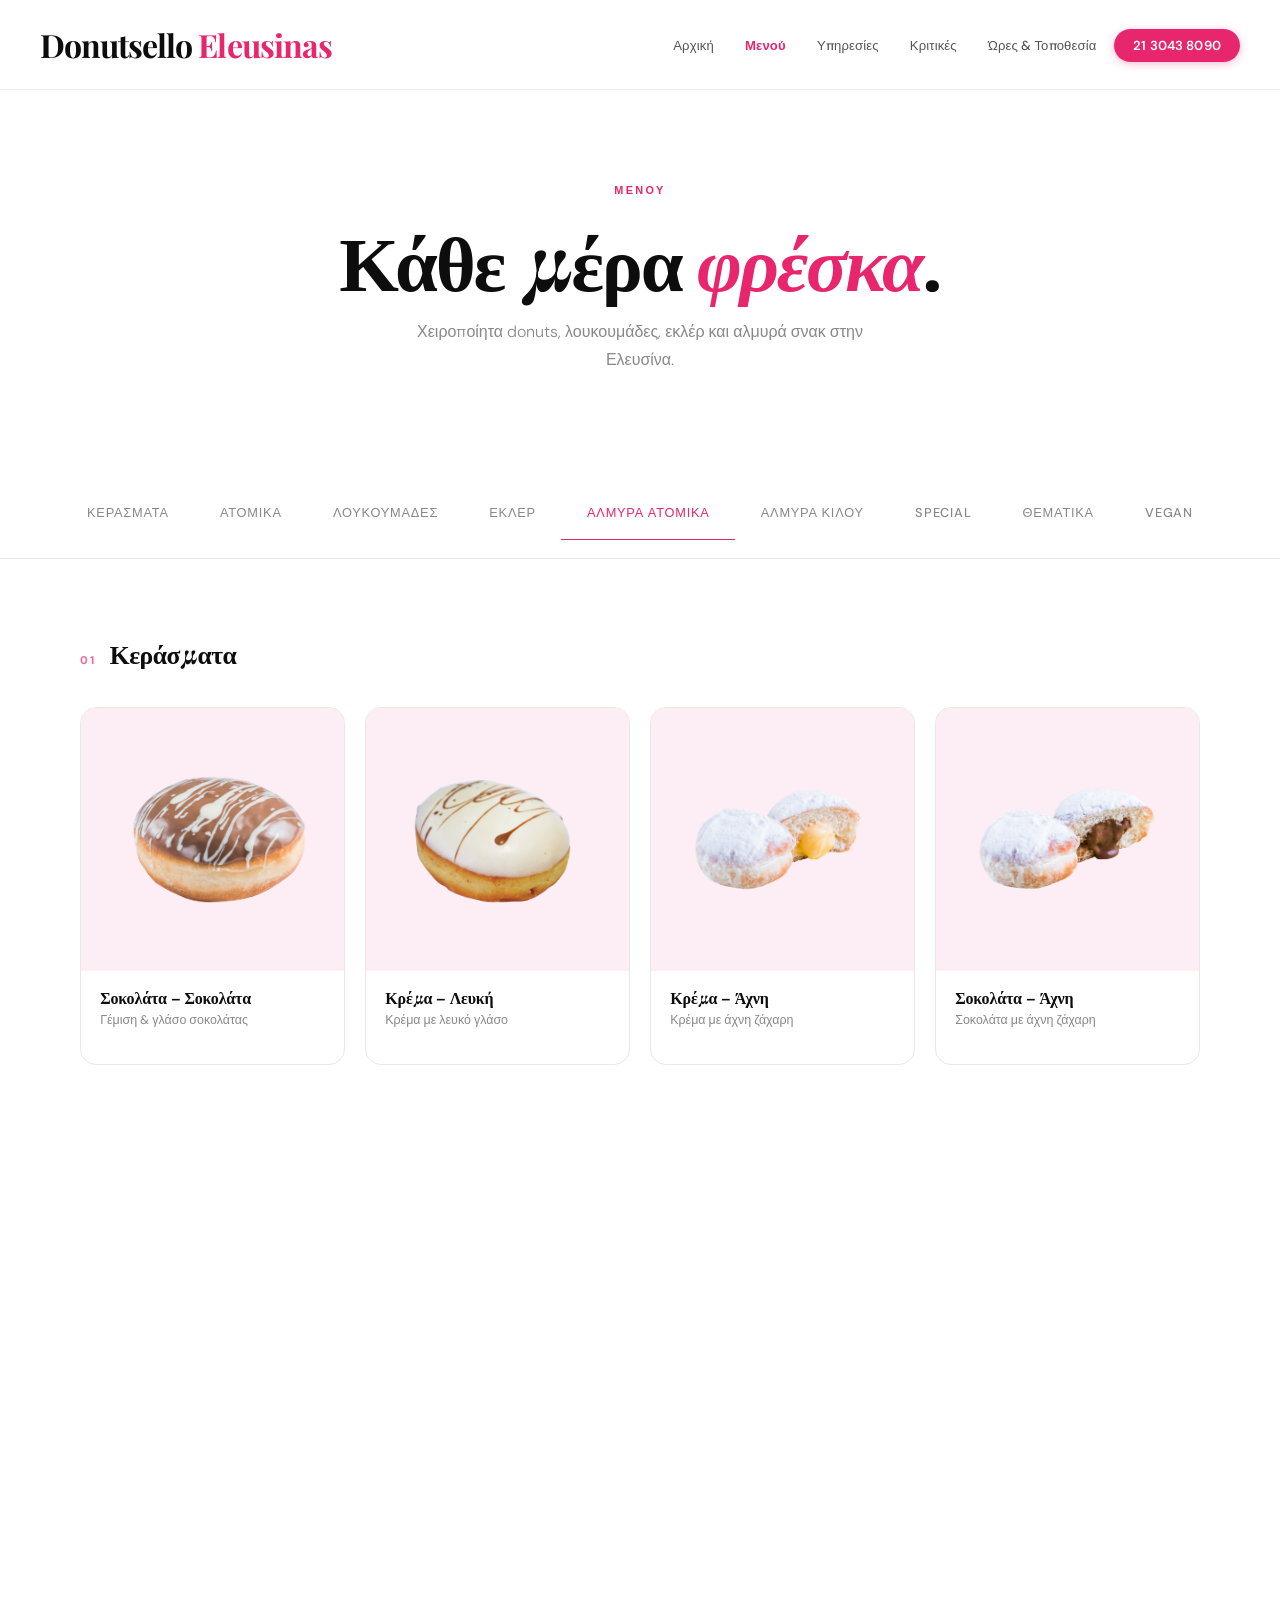
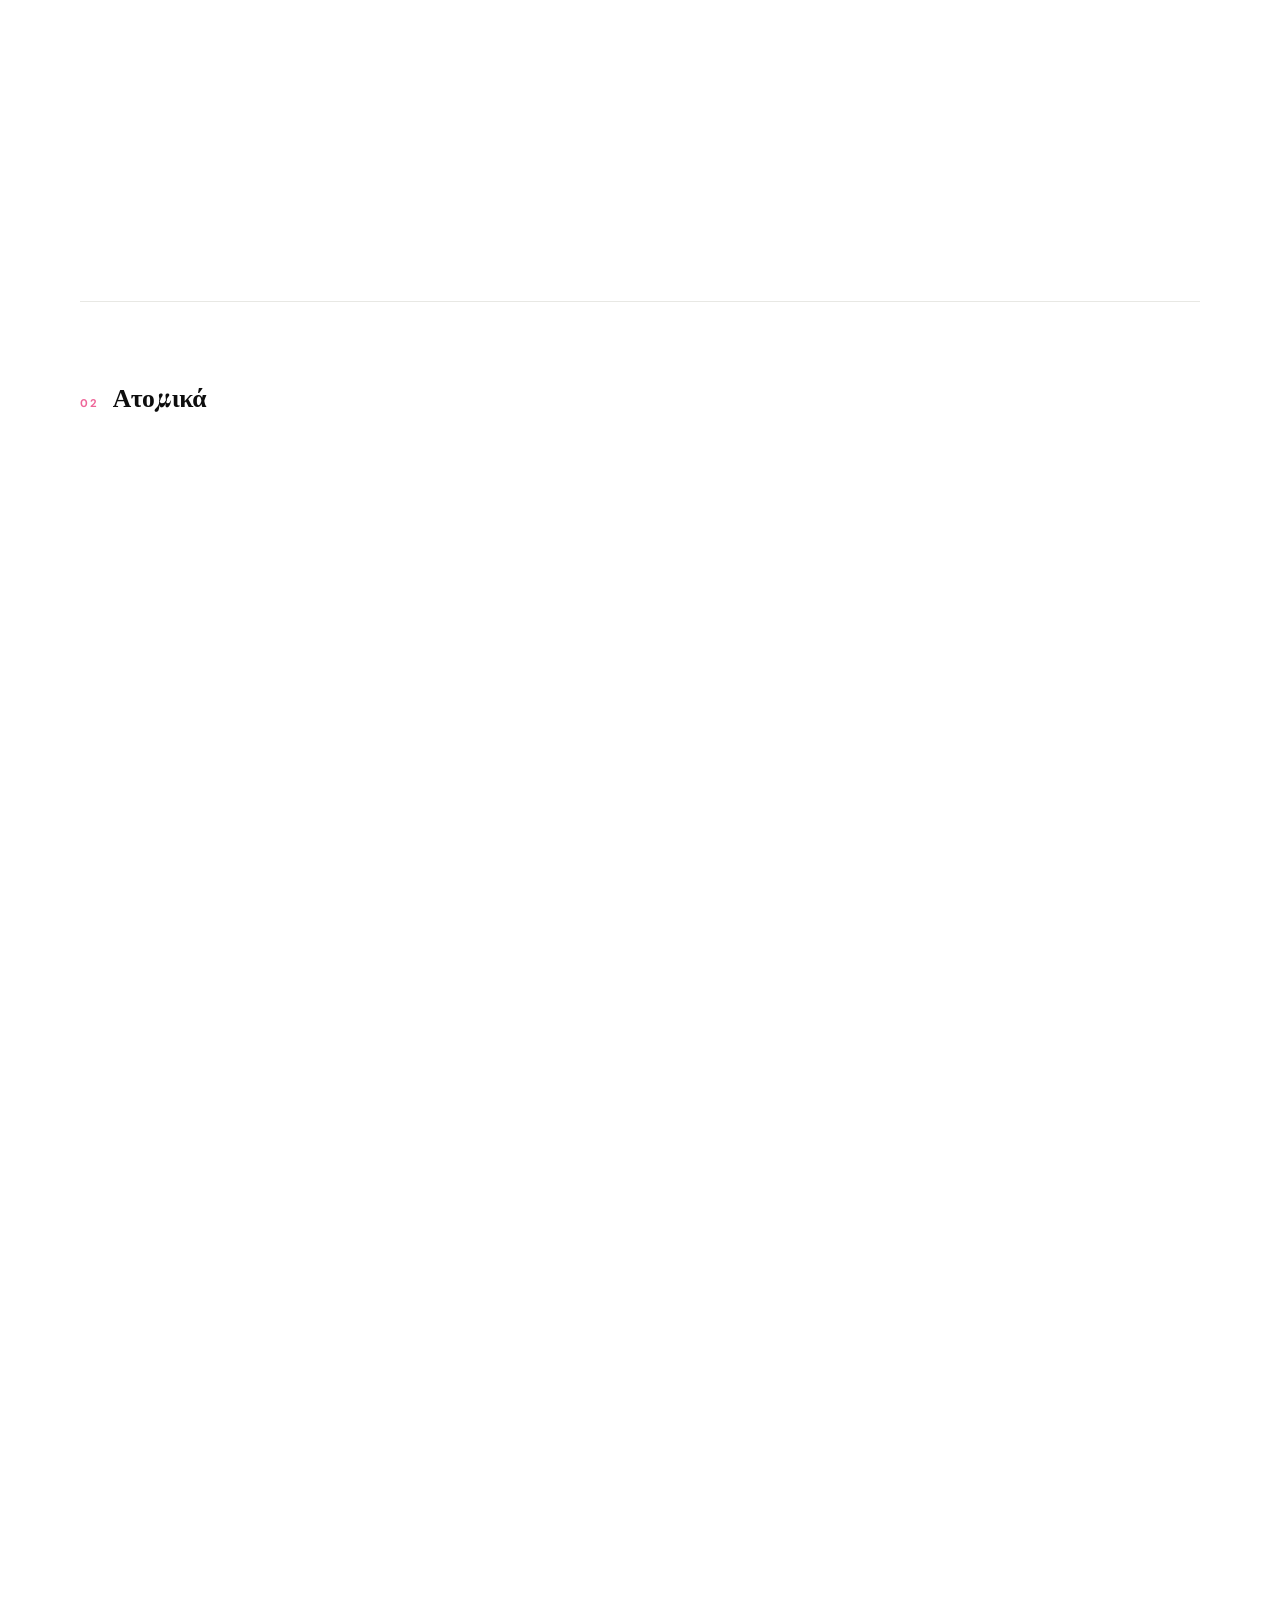
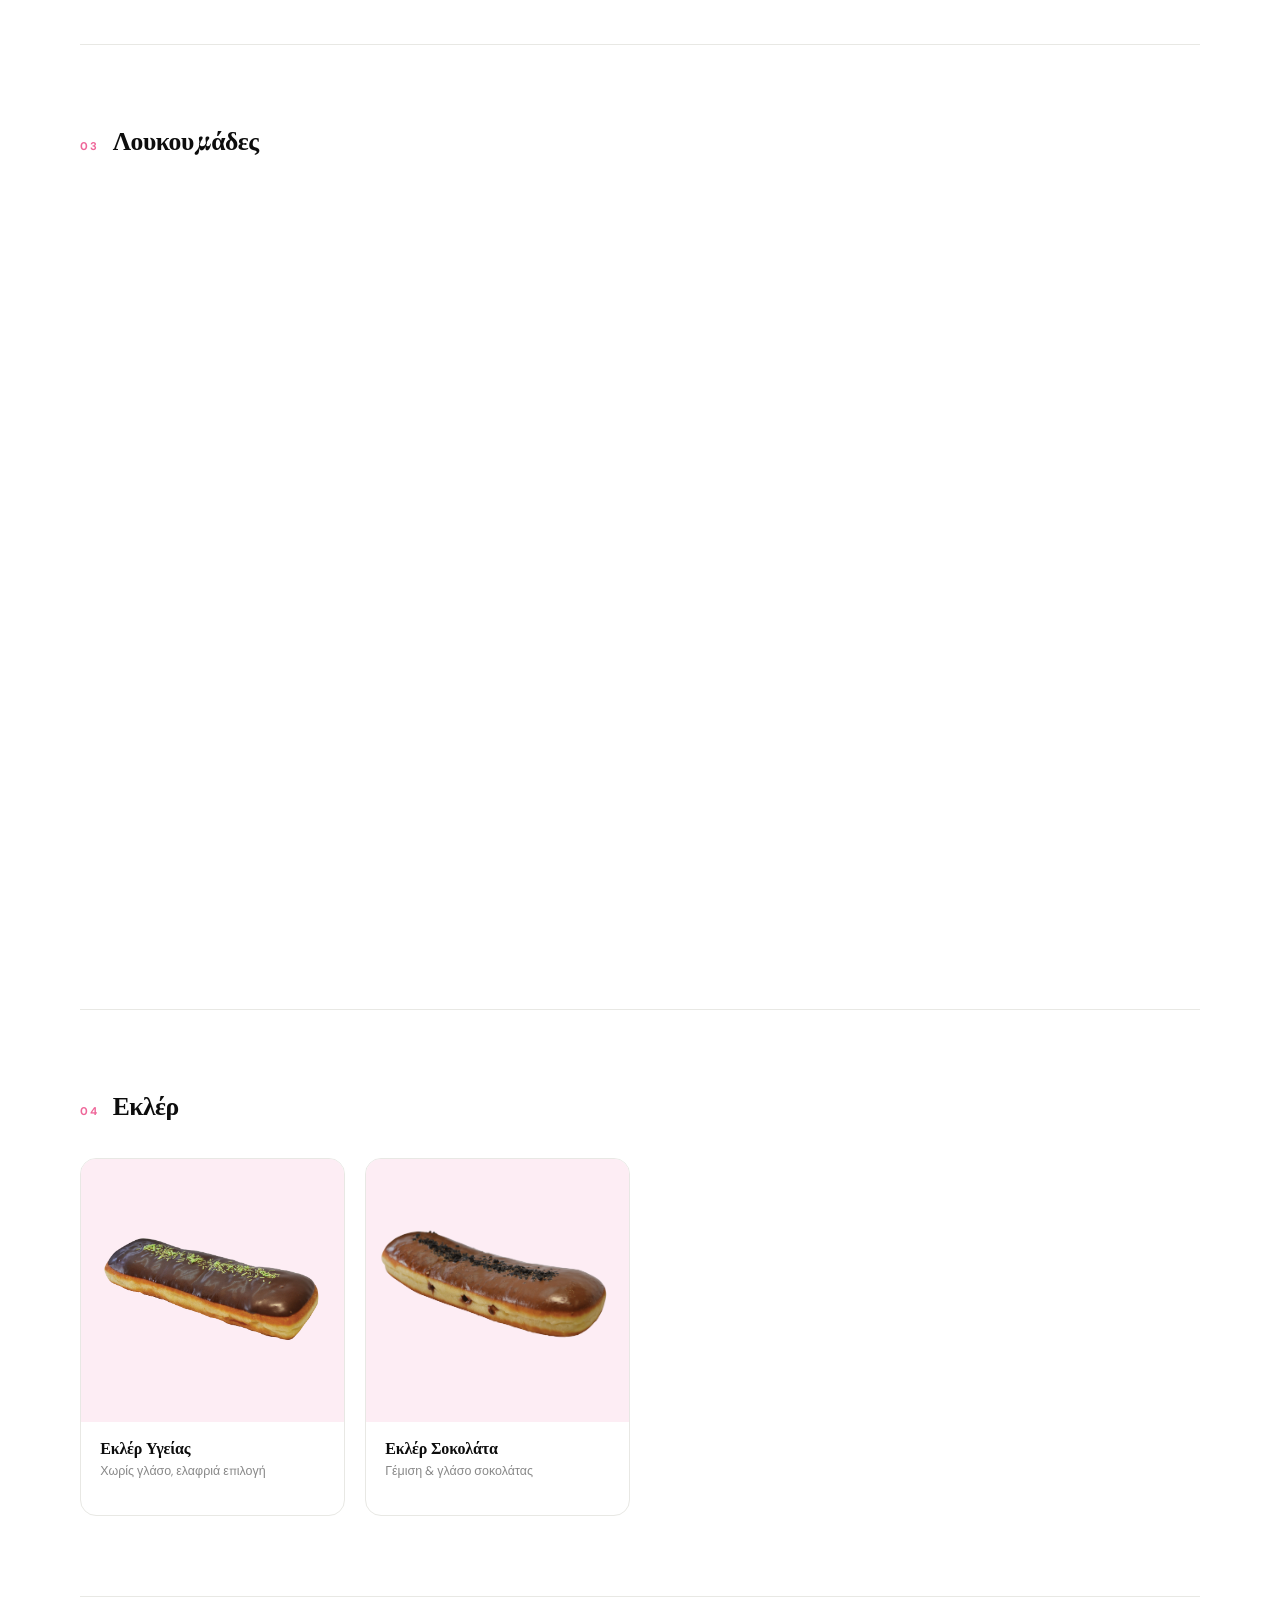
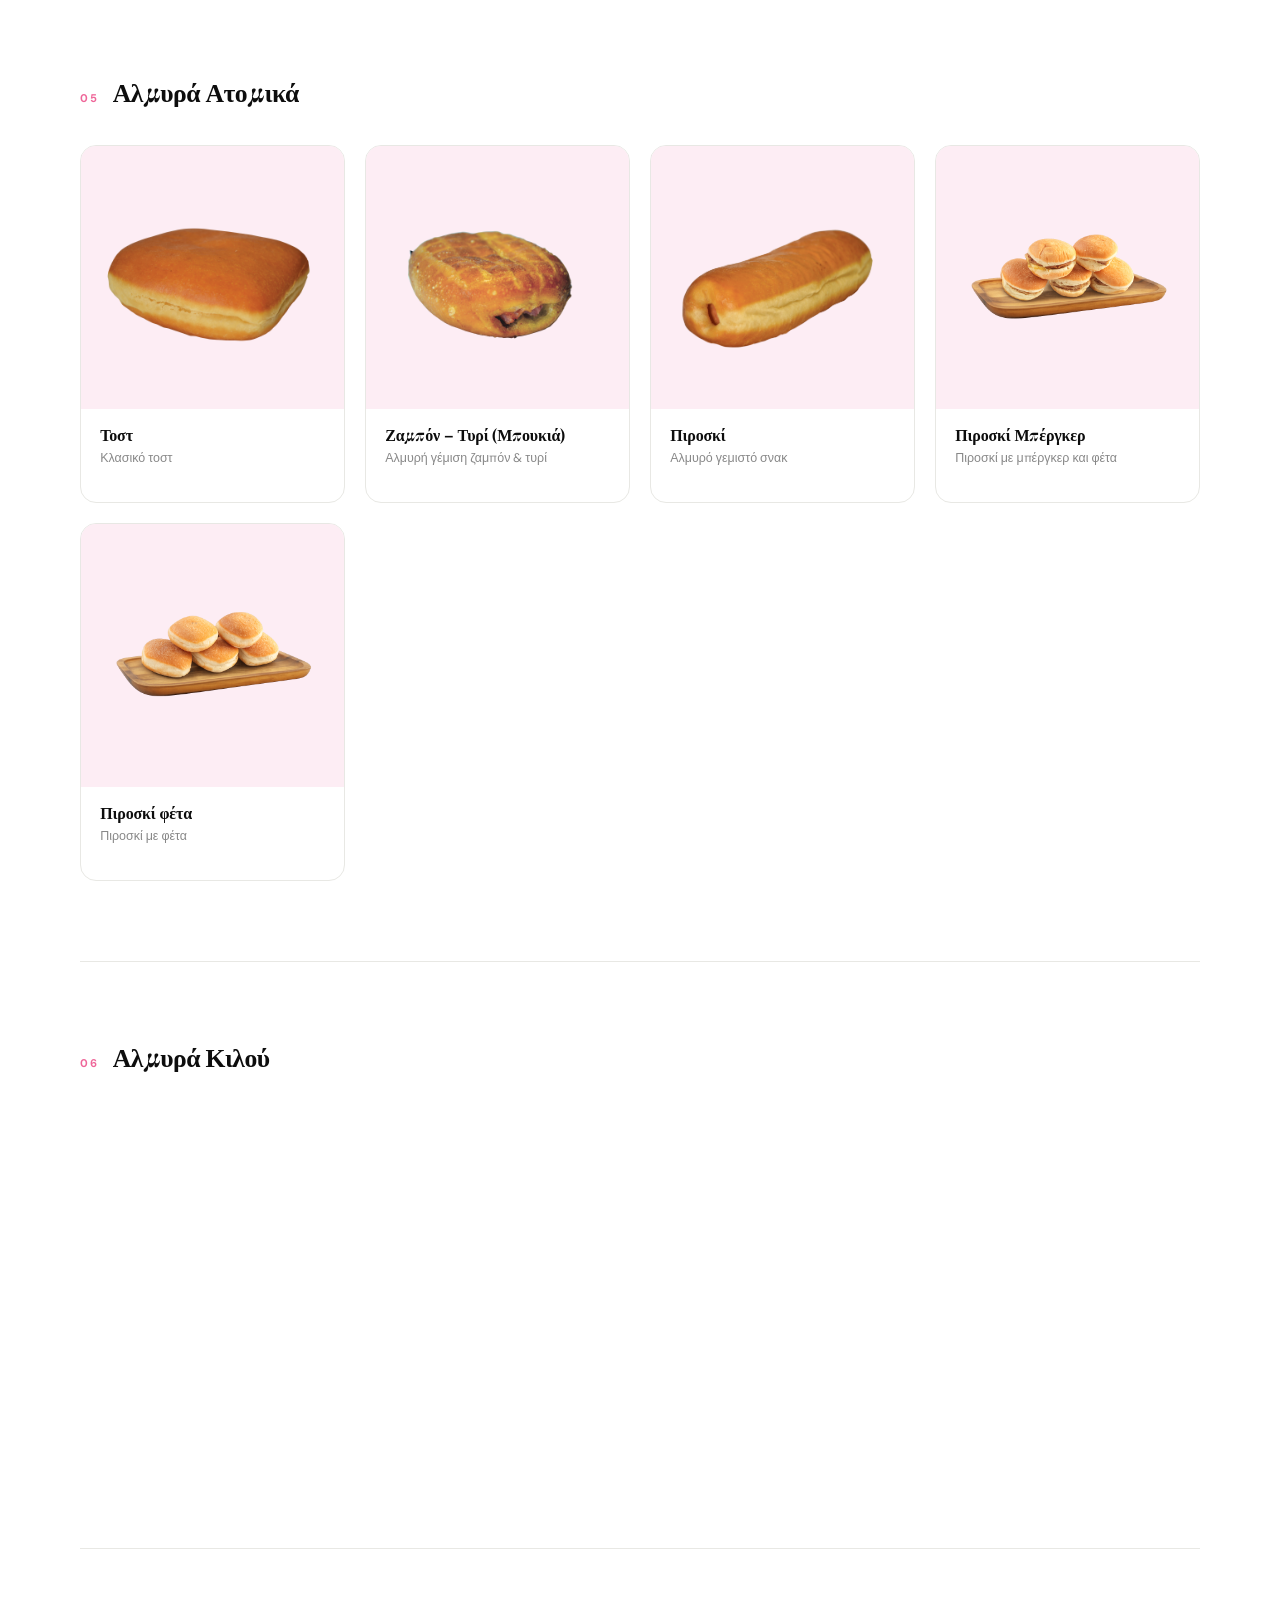
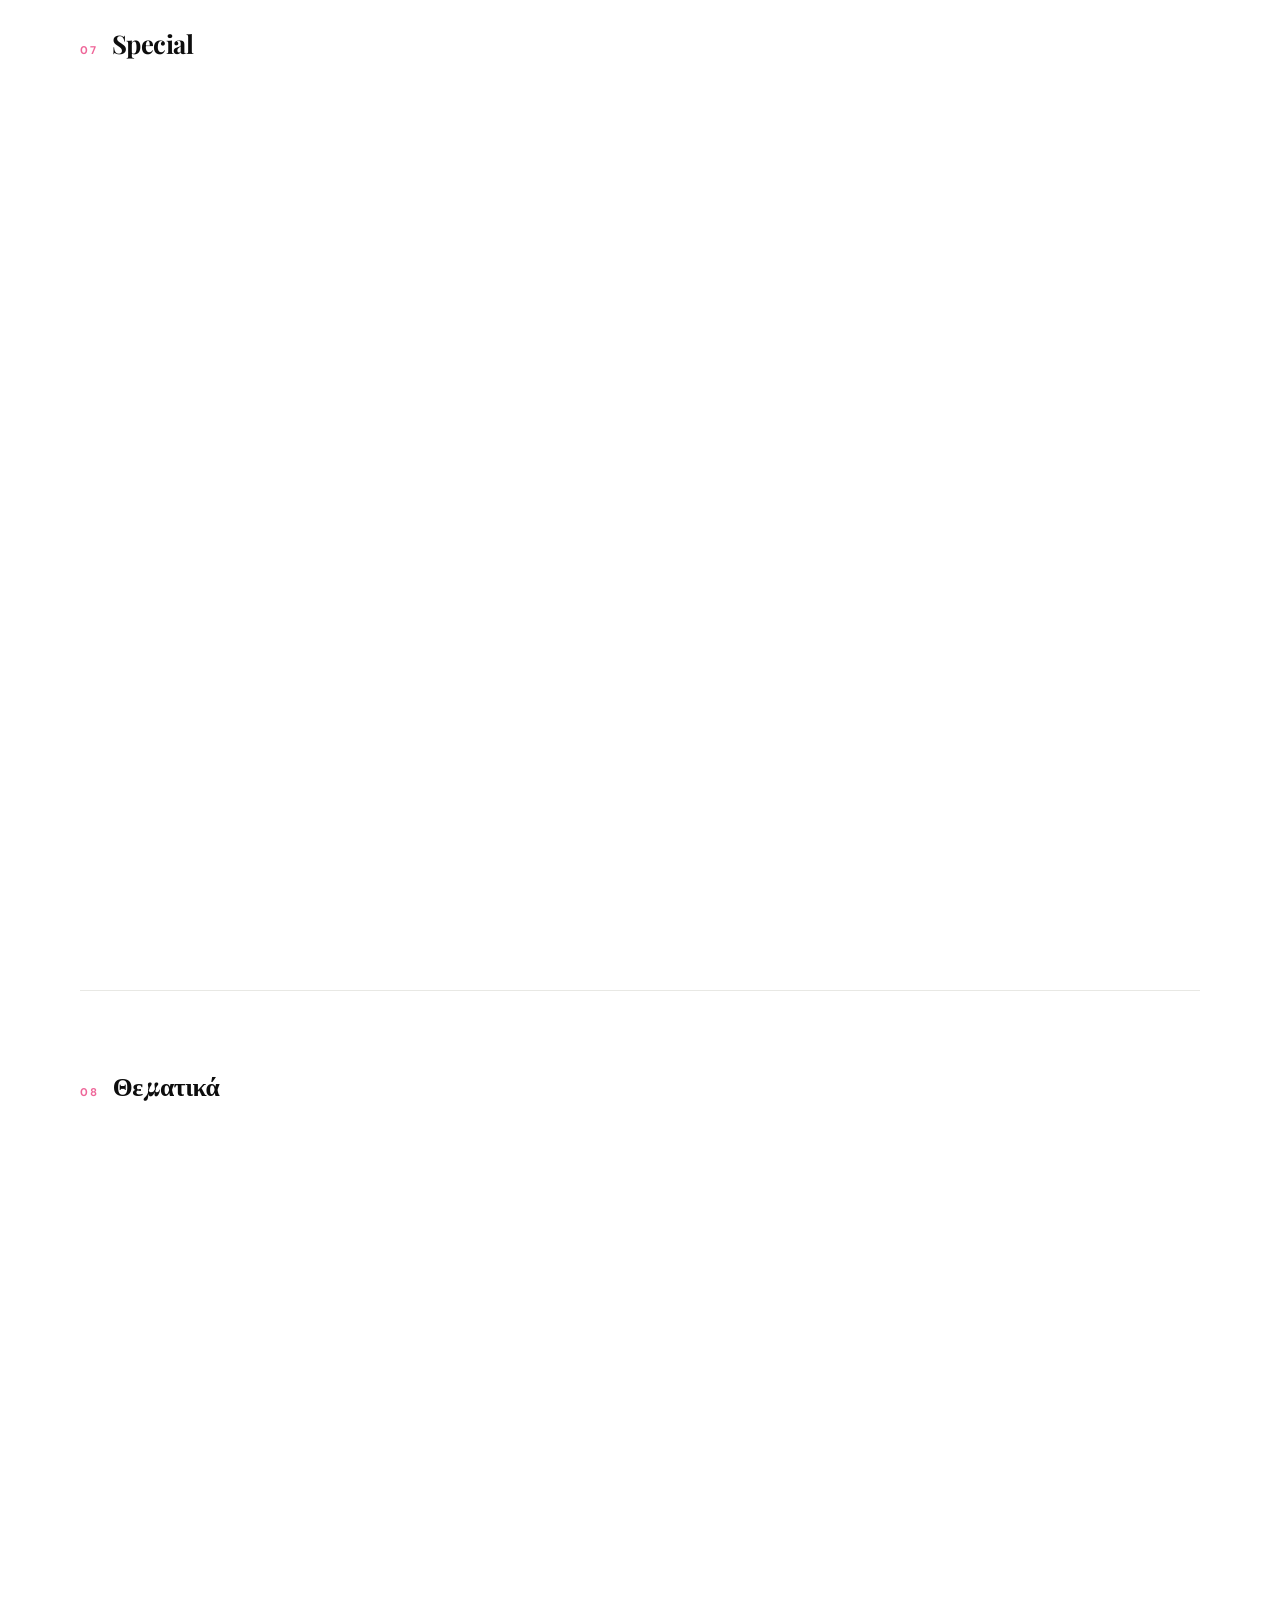
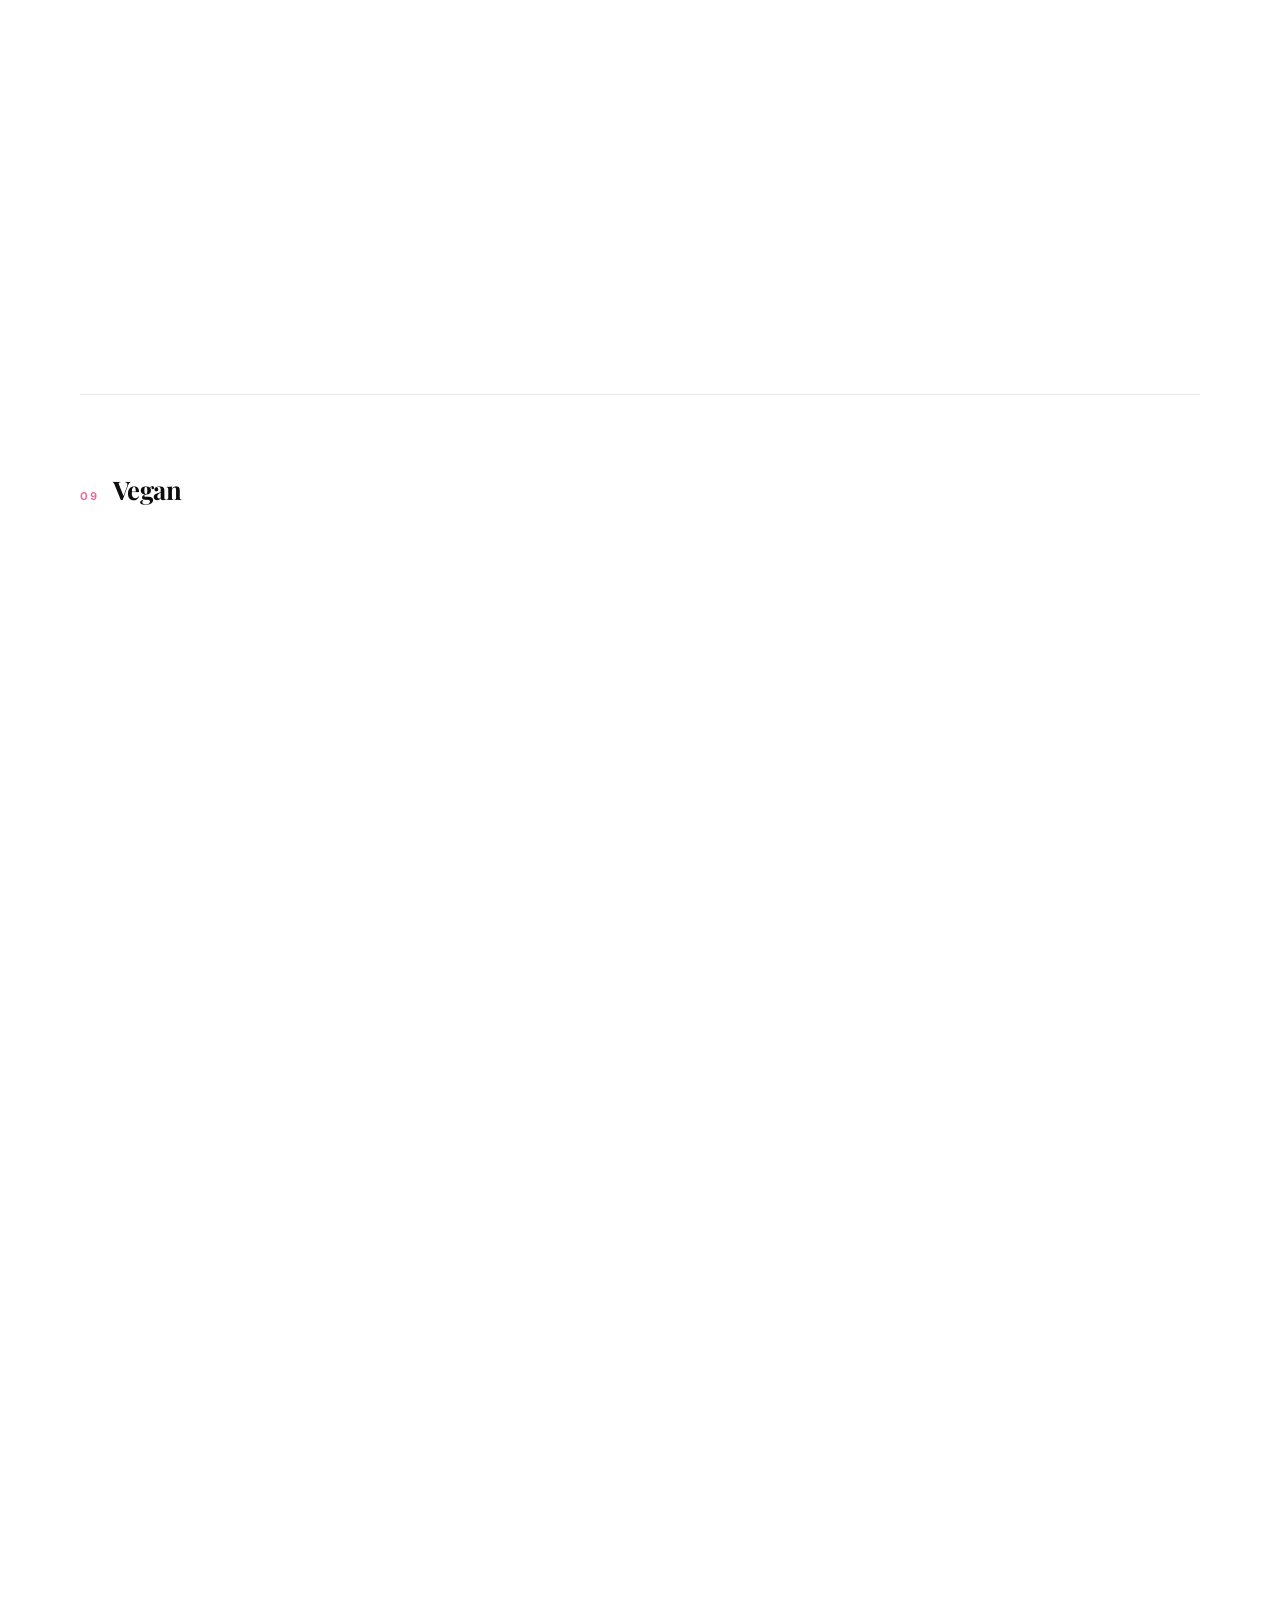
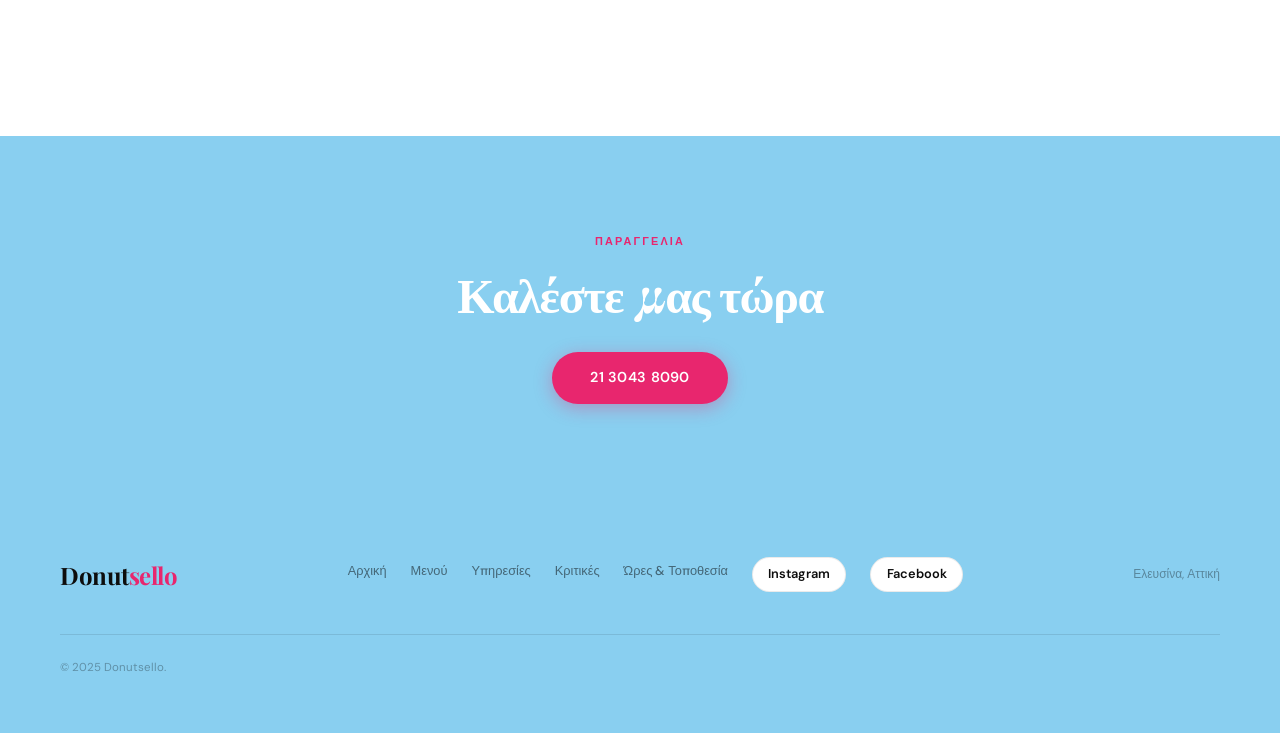
==== commit 9ffd715f: "Added vegan donuts, added pictures at services page" ====
--- a/menu.html
+++ b/menu.html
@@ -48,6 +48,7 @@
       <a href="#almyra2" class="m-tab">Αλμυρά Κιλού</a>
       <a href="#special" class="m-tab">Special</a>
       <a href="#thematika" class="m-tab">Θεματικά</a>
+      <a href="#vegan" class="m-tab">Vegan</a>
     </nav>
 
     <main class="m-main">
@@ -834,6 +835,176 @@
             <div class="m-card-body">
               <h3>Χριστουγεννιάτικο δέντρο</h3>
               <p>Eπικάλυψη σοκολάτας με γέμιση φυστίκι και πραλίνα σοκολάτας</p>
+            </div>
+          </article>
+        </div>
+      </section>
+
+      <!-- Vegan -->
+      <section class="m-section" id="vegan">
+        <h2 class="m-section-title"><span>09</span>Vegan</h2>
+        <div class="m-grid">
+          <article class="m-card reveal">
+            <div class="m-card-img">
+              <img
+                src="pictures/1.1004-ΜΠΟΥΚΙΑ ΚΡΕΜΑ-ΑΧΝΗ.png"
+                alt="Μπουκιά Κρέμα-Άχνη"
+                loading="lazy"
+              />
+            </div>
+            <div class="m-card-body">
+              <h3>Κρέμα – Άχνη</h3>
+              <p>Κρέμα με άχνη ζάχαρη</p>
+            </div>
+          </article>
+
+          <article class="m-card reveal">
+            <div class="m-card-img">
+              <img
+                src="pictures/1.1009-ΜΠΟΥΚΙΑ ΒΑΤΟΜΟΥΡΟ-ΑΧΝΗ.png"
+                alt="Μπουκιά Βατόμουρο-Άχνη"
+                loading="lazy"
+              />
+            </div>
+            <div class="m-card-body">
+              <h3>Βατόμουρο – Άχνη</h3>
+              <p>Γέμιση βατόμουρο, άχνη ζάχαρη</p>
+            </div>
+          </article>
+
+          <article class="m-card reveal">
+            <div class="m-card-img">
+              <img
+                src="pictures/1.1012-ΜΠΟΥΚΙΑ ΛΕΜΟΝΙ-ΑΧΝΗ.png"
+                alt="Μπουκιά Λεμόνι-Άχνη"
+                loading="lazy"
+              />
+            </div>
+            <div class="m-card-body">
+              <h3>Λεμόνι – Άχνη</h3>
+              <p>Γέμιση λεμόνι, άχνη ζάχαρη</p>
+            </div>
+          </article>
+
+          <article class="m-card reveal">
+            <div class="m-card-img">
+              <img
+                src="pictures/2.0308-ΣΤΡΟΓΓ ΒΑΤΟΜΟΥΡΟ-ΑΧΝΗ.png"
+                alt="Στρογγυλό Βατόμουρο-Άχνη"
+                loading="lazy"
+              />
+            </div>
+            <div class="m-card-body">
+              <h3>Βατόμουρο – Άχνη</h3>
+              <p>Γλάσο βατόμουρο, άχνη</p>
+            </div>
+          </article>
+
+          <article class="m-card reveal">
+            <div class="m-card-img">
+              <img
+                src="pictures/2.0309-ΣΤΡΟΓΓ ΛΕΜΟΝΙ-ΑΧΝΗ.png"
+                alt="Στρογγυλό Λεμόνι-Άχνη"
+                loading="lazy"
+              />
+            </div>
+            <div class="m-card-body">
+              <h3>Λεμόνι – Άχνη</h3>
+              <p>Γλάσο λεμόνι, άχνη</p>
+            </div>
+          </article>
+
+          <article class="m-card reveal">
+            <div class="m-card-img">
+              <img
+                src="pictures/7.0202-ΜΠΟΥΚΙΑ ΜΙΝΙ ΚΡΕΜΑ-ΑΧΝΗ.png"
+                alt="Μπουκιά Mini Κρέμα-Άχνη"
+                loading="lazy"
+              />
+            </div>
+            <div class="m-card-body">
+              <h3>Mini Κρέμα – Άχνη</h3>
+              <p>Μίνι μέγεθος</p>
+            </div>
+          </article>
+
+          <article class="m-card reveal">
+            <div class="m-card-img">
+              <img
+                src="pictures/2.0601-ΣΤΡΟΓΓ ΜΠΙΣΚΟΤΟ.png"
+                alt="Στρογγυλό Μπισκότο"
+                loading="lazy"
+              />
+            </div>
+            <div class="m-card-body">
+              <h3>Μπισκότο Oreo</h3>
+              <p>Γλάσο κρέμας μπισκότου</p>
+            </div>
+          </article>
+
+          <article class="m-card reveal">
+            <div class="m-card-img">
+              <img
+                src="pictures/3.0403 ΛΟΥΚΟΥΜΑΣ.png"
+                alt="Λουκουμάς"
+                loading="lazy"
+              />
+            </div>
+            <div class="m-card-body">
+              <h3>Λουκουμάς</h3>
+              <p>Κλασικός τηγανητός λουκουμάς</p>
+            </div>
+          </article>
+
+          <article class="m-card reveal">
+            <div class="m-card-img">
+              <img
+                src="pictures/1.1500-ΛΟΥΚ ΜΙΝΙ ΖΑΧΑΡΗΣ.png"
+                alt="Λουκ. Mini Ζάχαρης"
+                loading="lazy"
+              />
+            </div>
+            <div class="m-card-body">
+              <h3>Mini Ζάχαρης</h3>
+              <p>Με κρυσταλλική ζάχαρη</p>
+            </div>
+          </article>
+
+          <article class="m-card reveal">
+            <div class="m-card-img">
+              <img
+                src="pictures/1.1007-ΜΠΟΥΚΙΑ ΥΓΕΙΑΣ.png"
+                alt="Μπουκιά Υγείας"
+                loading="lazy"
+              />
+            </div>
+            <div class="m-card-body">
+              <h3>Υγείας</h3>
+              <p>Χωρίς γλάσο, ελαφριά επιλογή</p>
+            </div>
+          </article>
+
+          <article class="m-card reveal">
+            <div class="m-card-img">
+              <img
+                src="pictures/2.0501-ΕΚΛΕΡ ΥΓΕΙΑΣ.png"
+                alt="Εκλέρ Υγείας"
+                loading="lazy"
+              />
+            </div>
+            <div class="m-card-body">
+              <h3>Εκλέρ Υγείας</h3>
+              <p>Χωρίς γλάσο, ελαφριά επιλογή</p>
+            </div>
+          </article>
+
+          <article class="m-card reveal">
+            <div class="m-card-img">
+              <img src="pictures/3.0702-ΤΟΣΤ.png" alt="Τοστ" loading="lazy" />
+            </div>
+            <div class="m-card-body">
+              <h3>Τοστ</h3>
+              <p>Κλασικό τοστ</p>
             </div>
           </article>
         </div>
--- a/style.css
+++ b/style.css
@@ -72,7 +72,7 @@
   align-items: center;
   justify-content: space-between;
   padding: 0 2.5rem;
-  height: 68px;
+  height: 90px;
   background: rgba(255, 255, 255, 0.92);
   backdrop-filter: blur(16px);
   -webkit-backdrop-filter: blur(16px);
@@ -80,7 +80,7 @@
 }
 .nav-logo {
   font-family: "Playfair Display", serif;
-  font-size: 1.5rem;
+  font-size: 2rem;
   font-weight: 700;
   color: var(--ink);
   letter-spacing: -0.03em;
--- a/menu.css
+++ b/menu.css
@@ -1,31 +1,39 @@
 /* ── HERO ── */
 .m-hero {
-  padding: 10rem 2.5rem 5rem;
+  position: relative;
+  padding: 11rem 2.5rem 6rem;
   text-align: center;
   background: var(--white);
+  overflow: hidden;
 }
 .m-hero-eyebrow {
-  font-size: 0.7rem;
-  font-weight: 700;
-  letter-spacing: 0.2em;
+  display: inline-block;
+  font-size: 0.68rem;
+  font-weight: 700;
+  letter-spacing: 0.22em;
   text-transform: uppercase;
   color: var(--pink);
   margin-bottom: 1.2rem;
 }
 .m-hero-title {
-  font-family: 'Playfair Display', serif;
-  font-size: clamp(2.8rem, 6vw, 4.5rem);
+  font-family: "Playfair Display", serif;
+  font-size: clamp(2.8rem, 6vw, 4.8rem);
   font-weight: 700;
   color: var(--ink);
   letter-spacing: -0.03em;
   line-height: 1.05;
-  margin-bottom: 1rem;
-}
-.m-hero-title em { color: var(--pink); font-style: italic; }
+  margin-bottom: 1.2rem;
+}
+.m-hero-title em {
+  color: var(--pink);
+  font-style: italic;
+}
 .m-hero-sub {
-  font-size: 0.95rem;
+  font-size: 1rem;
   color: var(--ink-4);
   font-weight: 300;
+  max-width: 500px;
+  margin: 0 auto;
 }
 
 /* ── TABS ── */
@@ -33,7 +41,7 @@
   position: sticky;
   top: 68px;
   z-index: 100;
-  background: rgba(255,255,255,0.96);
+  background: rgba(255, 255, 255, 0.96);
   backdrop-filter: blur(16px);
   -webkit-backdrop-filter: blur(16px);
   border-bottom: 1px solid var(--surface-3);
@@ -44,7 +52,9 @@
   overflow-x: auto;
   scrollbar-width: none;
 }
-.m-tabs::-webkit-scrollbar { display: none; }
+.m-tabs::-webkit-scrollbar {
+  display: none;
+}
 .m-tab {
   font-size: 0.8rem;
   font-weight: 500;
@@ -54,20 +64,36 @@
   color: var(--ink-4);
   padding: 1rem 1.6rem;
   border-bottom: 1.5px solid transparent;
-  transition: color 0.2s, border-color 0.2s;
+  transition:
+    color 0.2s,
+    border-color 0.2s;
   white-space: nowrap;
 }
-.m-tab:hover { color: var(--ink); }
-.m-tab--active { color: var(--pink); border-bottom-color: var(--pink); }
+.m-tab:hover {
+  color: var(--ink);
+}
+.m-tab--active {
+  color: var(--pink);
+  border-bottom-color: var(--pink);
+}
 
 /* ── MAIN ── */
-.m-main { max-width: 1200px; margin: 0 auto; padding: 0 2.5rem; }
+.m-main {
+  max-width: 1200px;
+  margin: 0 auto;
+  padding: 0 2.5rem;
+}
 
 /* ── SECTION ── */
-.m-section { padding: 5rem 0; border-bottom: 1px solid var(--surface-3); }
-.m-section:last-child { border-bottom: none; }
+.m-section {
+  padding: 5rem 0;
+  border-bottom: 1px solid var(--surface-3);
+}
+.m-section:last-child {
+  border-bottom: none;
+}
 .m-section-title {
-  font-family: 'Playfair Display', serif;
+  font-family: "Playfair Display", serif;
   font-size: 1.6rem;
   font-weight: 700;
   color: var(--ink);
@@ -78,7 +104,7 @@
   gap: 0.9rem;
 }
 .m-section-title span {
-  font-family: 'DM Sans', sans-serif;
+  font-family: "DM Sans", sans-serif;
   font-size: 0.7rem;
   font-weight: 700;
   letter-spacing: 0.15em;
@@ -99,12 +125,15 @@
   border: 1px solid var(--surface-3);
   border-radius: 16px;
   overflow: hidden;
-  transition: transform 0.22s cubic-bezier(0.4,0,0.2,1), box-shadow 0.22s cubic-bezier(0.4,0,0.2,1), border-color 0.22s;
+  transition:
+    transform 0.22s cubic-bezier(0.4, 0, 0.2, 1),
+    box-shadow 0.22s cubic-bezier(0.4, 0, 0.2, 1),
+    border-color 0.22s;
 }
 .m-card:hover {
   transform: translateY(-4px);
-  box-shadow: 0 12px 36px rgba(232,38,110,0.10);
-  border-color: rgba(232,38,110,0.2);
+  box-shadow: 0 12px 36px rgba(232, 38, 110, 0.1);
+  border-color: rgba(232, 38, 110, 0.2);
 }
 .m-card-img {
   aspect-ratio: 1 / 1;
@@ -116,15 +145,17 @@
   height: 100%;
   object-fit: contain;
   padding: 0.75rem;
-  transition: transform 0.4s cubic-bezier(0.4,0,0.2,1);
+  transition: transform 0.4s cubic-bezier(0.4, 0, 0.2, 1);
   display: block;
 }
-.m-card:hover .m-card-img img { transform: scale(1.03); }
+.m-card:hover .m-card-img img {
+  transform: scale(1.03);
+}
 .m-card-body {
   padding: 1.1rem 1.2rem 1.2rem;
 }
 .m-card-body h3 {
-  font-family: 'Playfair Display', serif;
+  font-family: "Playfair Display", serif;
   font-size: 1rem;
   font-weight: 700;
   color: var(--ink);
@@ -148,7 +179,7 @@
 .m-cta {
   text-align: center;
   padding: 6rem 2.5rem;
-  background: #89CFF0;
+  background: #89cff0;
 }
 .m-cta-eyebrow {
   font-size: 0.68rem;
@@ -159,7 +190,7 @@
   margin-bottom: 1rem;
 }
 .m-cta-title {
-  font-family: 'Playfair Display', serif;
+  font-family: "Playfair Display", serif;
   font-size: clamp(2rem, 4vw, 3rem);
   font-weight: 700;
   color: var(--white);
@@ -177,53 +208,123 @@
   letter-spacing: 0.02em;
   text-decoration: none;
   border-radius: 100px;
-  transition: background 0.2s, transform 0.2s;
-  box-shadow: 0 4px 18px rgba(232,38,110,0.35);
-}
-.m-cta-btn:hover { background: var(--pink-dark); transform: translateY(-2px); }
+  transition:
+    background 0.2s,
+    transform 0.2s;
+  box-shadow: 0 4px 18px rgba(232, 38, 110, 0.35);
+}
+.m-cta-btn:hover {
+  background: var(--pink-dark);
+  transform: translateY(-2px);
+}
 
 /* ── REVEAL ── */
-.reveal { opacity: 0; transform: translateY(20px); transition: opacity 0.55s cubic-bezier(0.22,1,0.36,1), transform 0.55s cubic-bezier(0.22,1,0.36,1); }
-.reveal.visible { opacity: 1; transform: translateY(0); }
+.reveal {
+  opacity: 0;
+  transform: translateY(20px);
+  transition:
+    opacity 0.55s cubic-bezier(0.22, 1, 0.36, 1),
+    transform 0.55s cubic-bezier(0.22, 1, 0.36, 1);
+}
+.reveal.visible {
+  opacity: 1;
+  transform: translateY(0);
+}
 
 /* ── TABLET ── */
 @media (max-width: 960px) {
-  .m-hero { padding: 8.5rem 1.8rem 4rem; }
-  .m-main { padding: 0 1.8rem; }
-  .m-grid { grid-template-columns: repeat(2, 1fr); gap: 1.1rem; }
-  .m-tabs { justify-content: flex-start; padding: 0 1.8rem; }
-  .m-section { padding: 4rem 0; }
-  .m-section-title { font-size: 1.4rem; }
-  .m-cta { padding: 5rem 1.8rem; }
+  .m-hero {
+    padding: 8.5rem 1.8rem 4rem;
+  }
+  .m-main {
+    padding: 0 1.8rem;
+  }
+  .m-grid {
+    grid-template-columns: repeat(2, 1fr);
+    gap: 1.1rem;
+  }
+  .m-tabs {
+    justify-content: flex-start;
+    padding: 0 1.8rem;
+  }
+  .m-section {
+    padding: 4rem 0;
+  }
+  .m-section-title {
+    font-size: 1.4rem;
+  }
+  .m-cta {
+    padding: 5rem 1.8rem;
+  }
 }
 
 /* ── MOBILE ── */
 @media (max-width: 600px) {
   /* Tabs stick below the shorter mobile nav */
-  .m-tabs { padding: 0 1rem; top: 60px; }
-  .m-tab { padding: 0.85rem 1rem; font-size: 0.72rem; }
+  .m-tabs {
+    padding: 0 1rem;
+    top: 60px;
+  }
+  .m-tab {
+    padding: 0.85rem 1rem;
+    font-size: 0.72rem;
+  }
 
   /* Hero */
-  .m-hero { padding: 5.5rem 1.2rem 2.5rem; }
-  .m-hero-title { font-size: clamp(2rem, 8vw, 2.6rem); }
-  .m-hero-sub { font-size: 0.88rem; }
+  .m-hero {
+    padding: 5.5rem 1.2rem 2.5rem;
+  }
+  .m-hero-title {
+    font-size: clamp(2rem, 8vw, 2.6rem);
+  }
+  .m-hero-sub {
+    font-size: 0.88rem;
+  }
 
   /* Layout */
-  .m-main { padding: 0 1rem; }
-  .m-section { padding: 2.8rem 0; }
-  .m-section-title { font-size: 1.2rem; margin-bottom: 1.4rem; }
+  .m-main {
+    padding: 0 1rem;
+  }
+  .m-section {
+    padding: 2.8rem 0;
+  }
+  .m-section-title {
+    font-size: 1.2rem;
+    margin-bottom: 1.4rem;
+  }
 
   /* 2-column grid — donut cards are compact enough */
-  .m-grid { grid-template-columns: repeat(2, 1fr); gap: 0.75rem; }
+  .m-grid {
+    grid-template-columns: repeat(2, 1fr);
+    gap: 0.75rem;
+  }
 
   /* Cards */
-  .m-card { border-radius: 12px; }
-  .m-card-body { padding: 0.7rem 0.75rem 0.8rem; }
-  .m-card-body h3 { font-size: 0.85rem; }
-  .m-card-body p { font-size: 0.7rem; margin-bottom: 0.5rem; }
-  .m-price { font-size: 0.82rem; }
+  .m-card {
+    border-radius: 12px;
+  }
+  .m-card-body {
+    padding: 0.7rem 0.75rem 0.8rem;
+  }
+  .m-card-body h3 {
+    font-size: 0.85rem;
+  }
+  .m-card-body p {
+    font-size: 0.7rem;
+    margin-bottom: 0.5rem;
+  }
+  .m-price {
+    font-size: 0.82rem;
+  }
 
   /* CTA */
-  .m-cta { padding: 3.5rem 1.2rem; }
-  .m-cta-btn { display: block; text-align: center; padding: 1rem; font-size: 1rem; }
-}+  .m-cta {
+    padding: 3.5rem 1.2rem;
+  }
+  .m-cta-btn {
+    display: block;
+    text-align: center;
+    padding: 1rem;
+    font-size: 1rem;
+  }
+}
